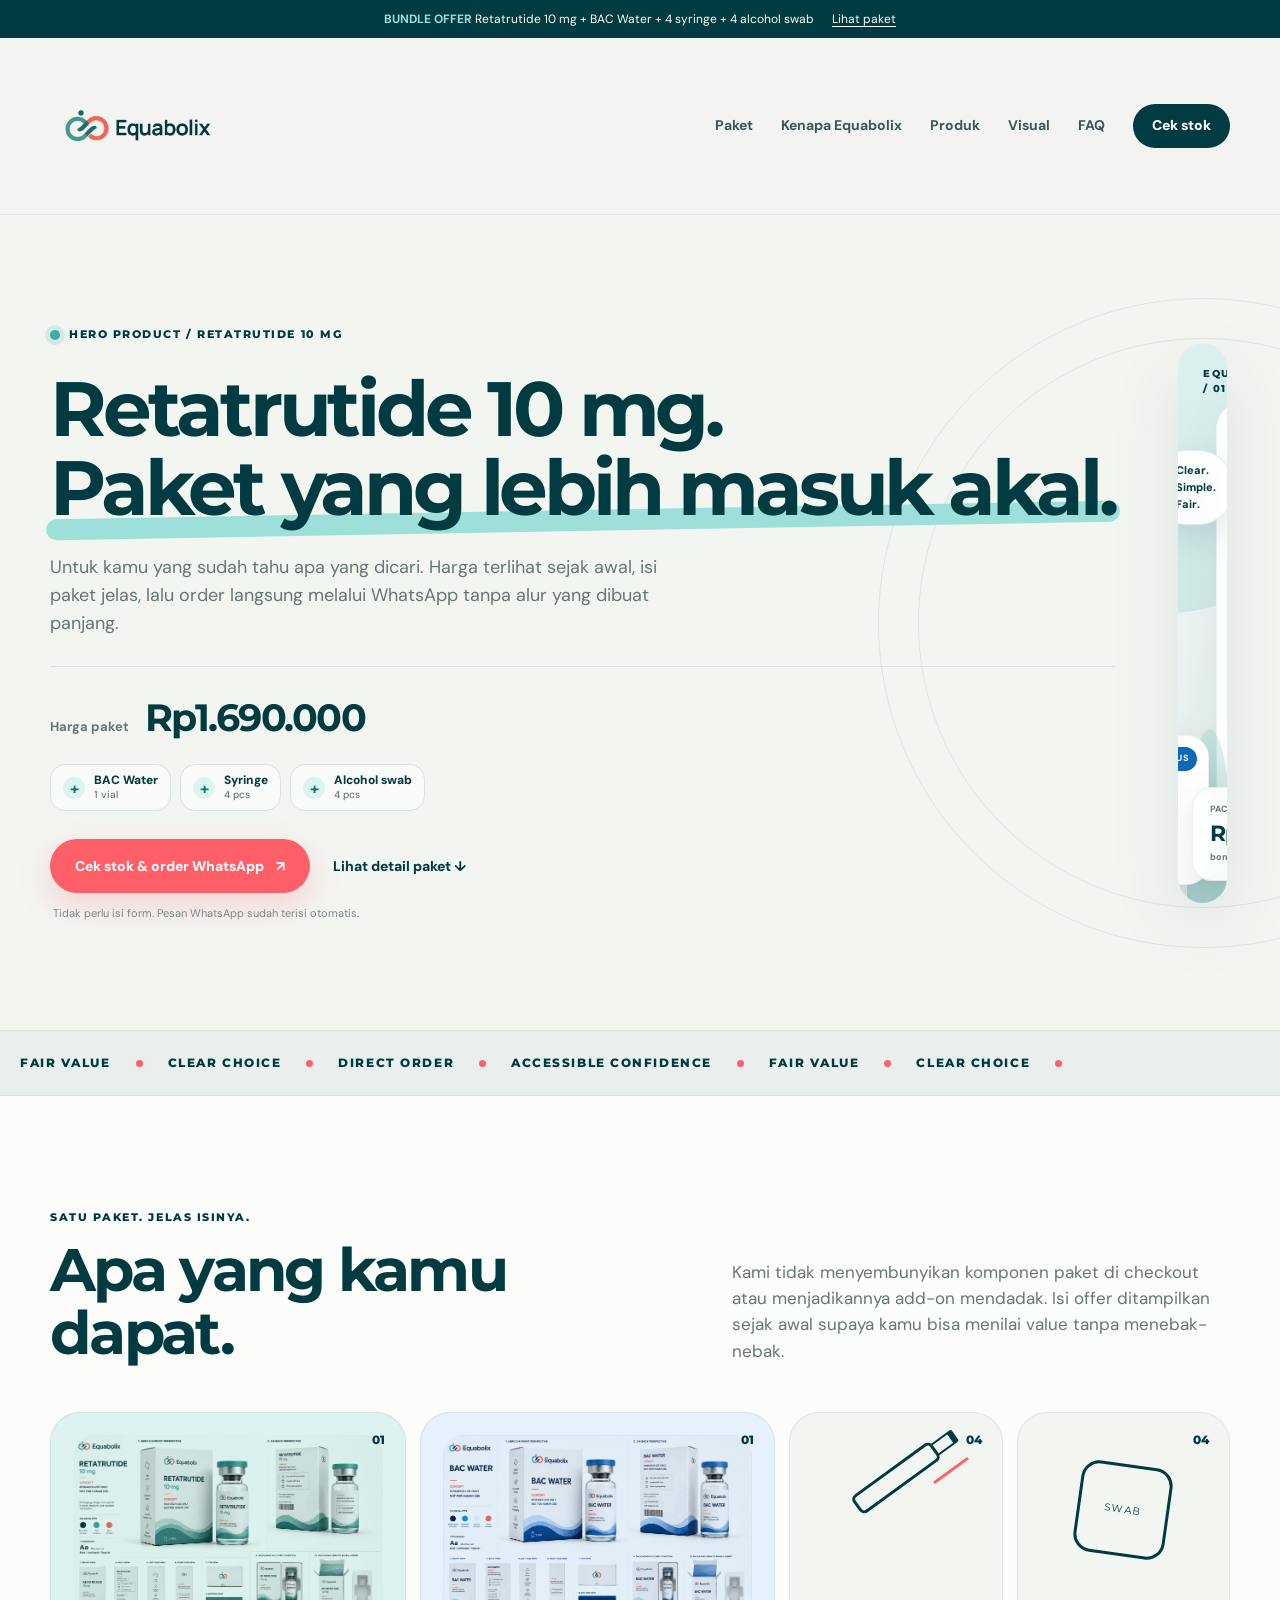
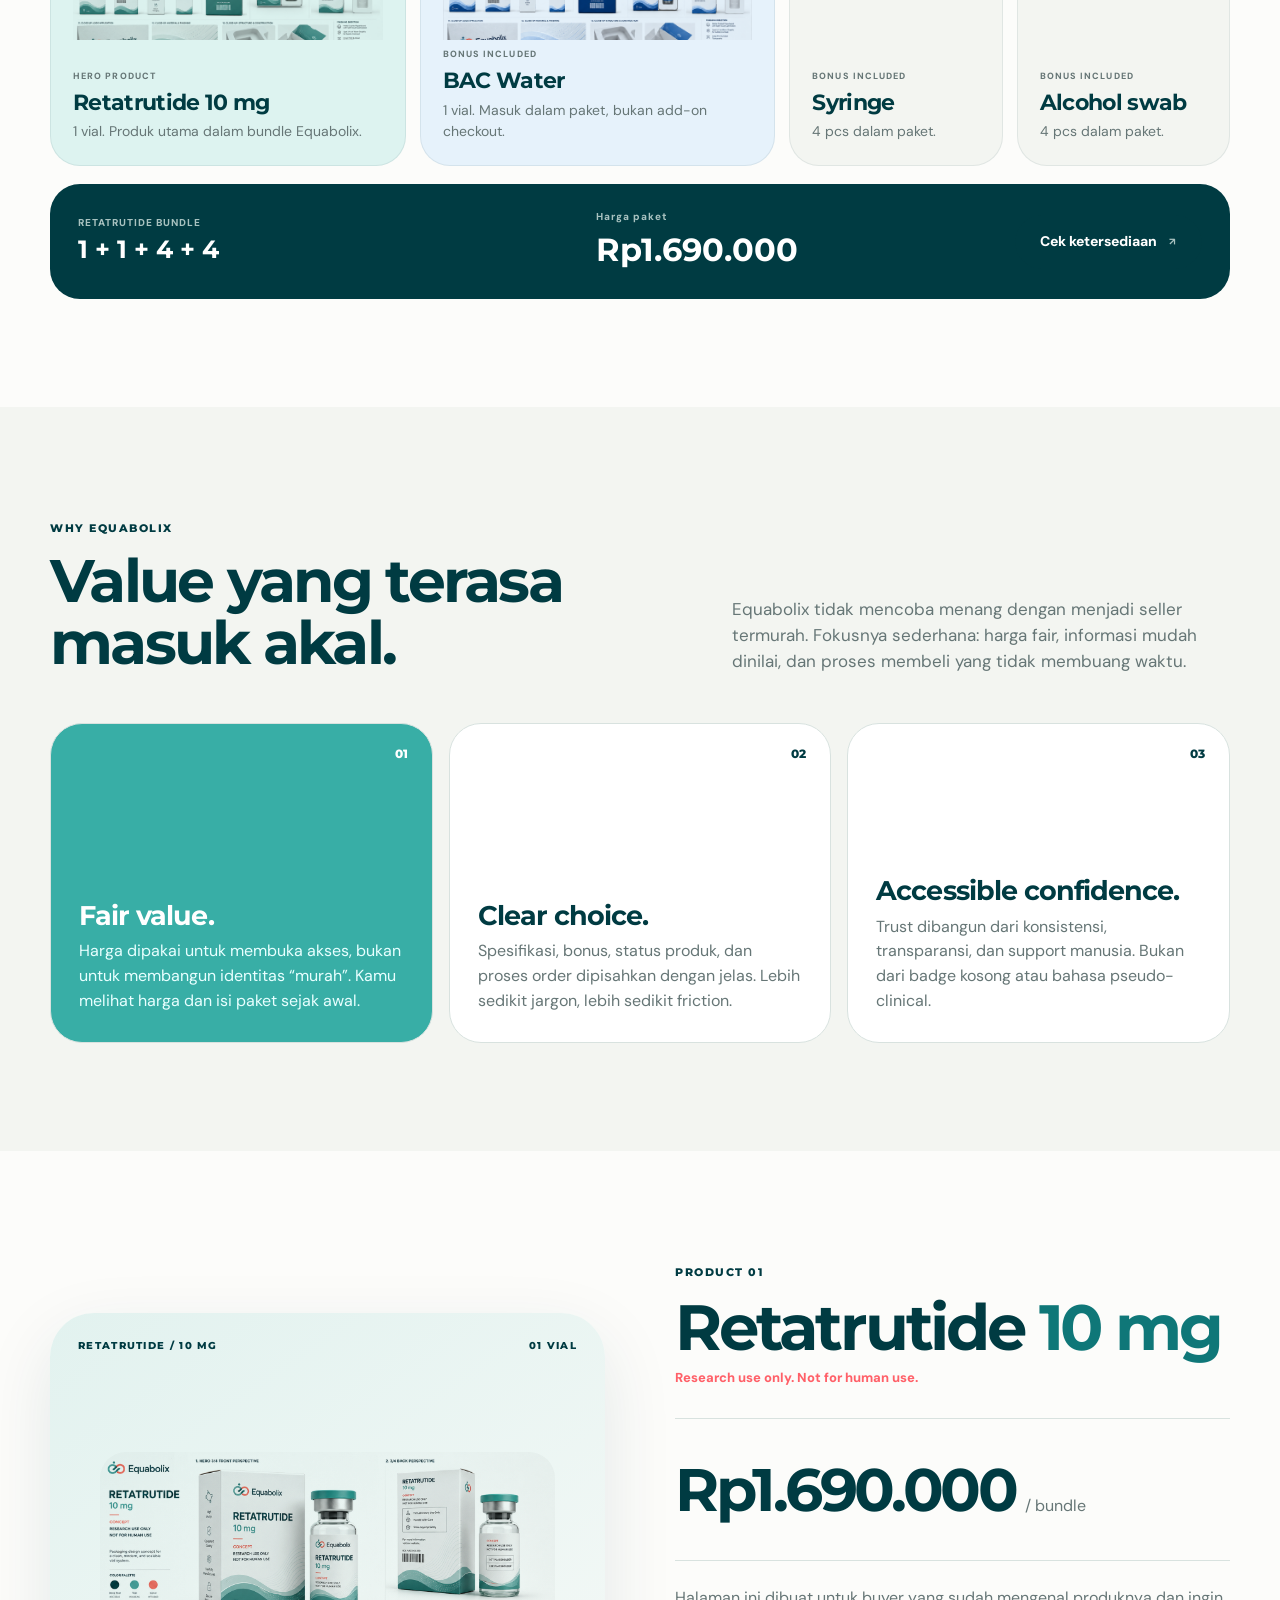
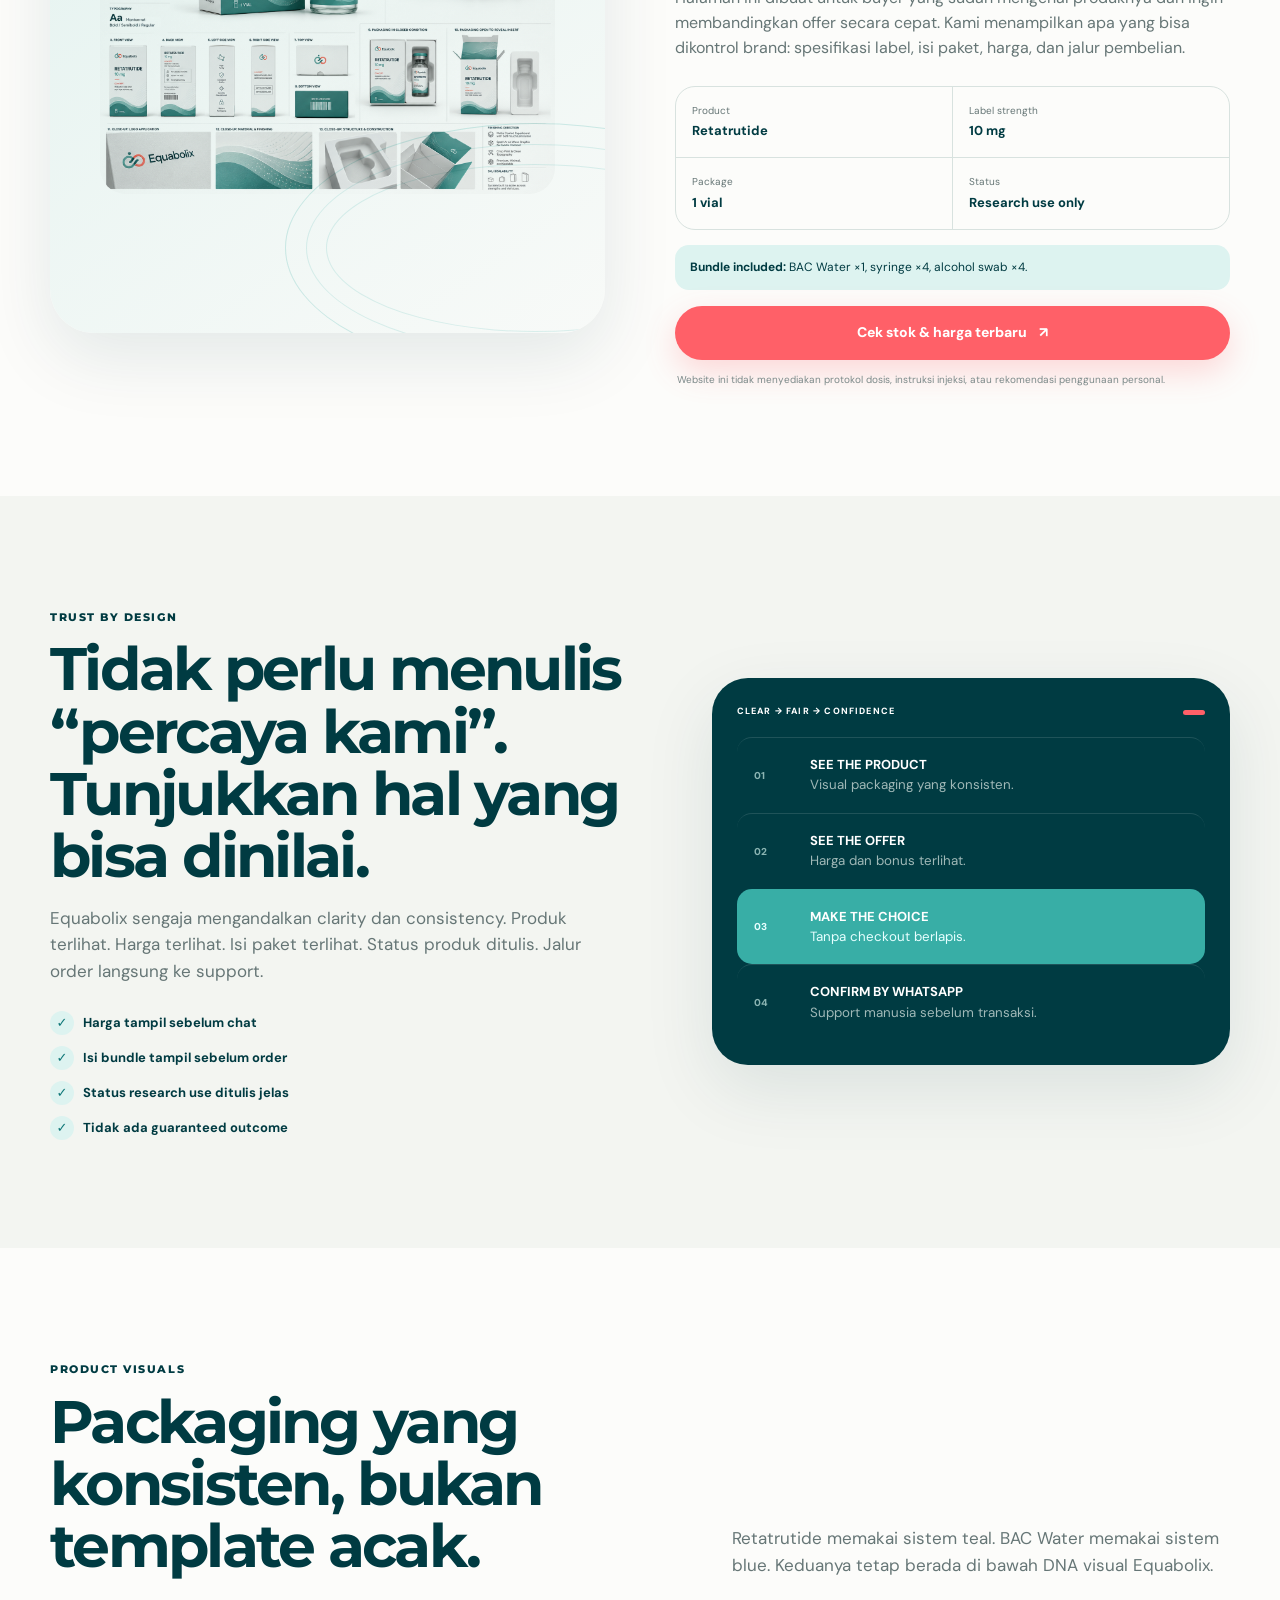
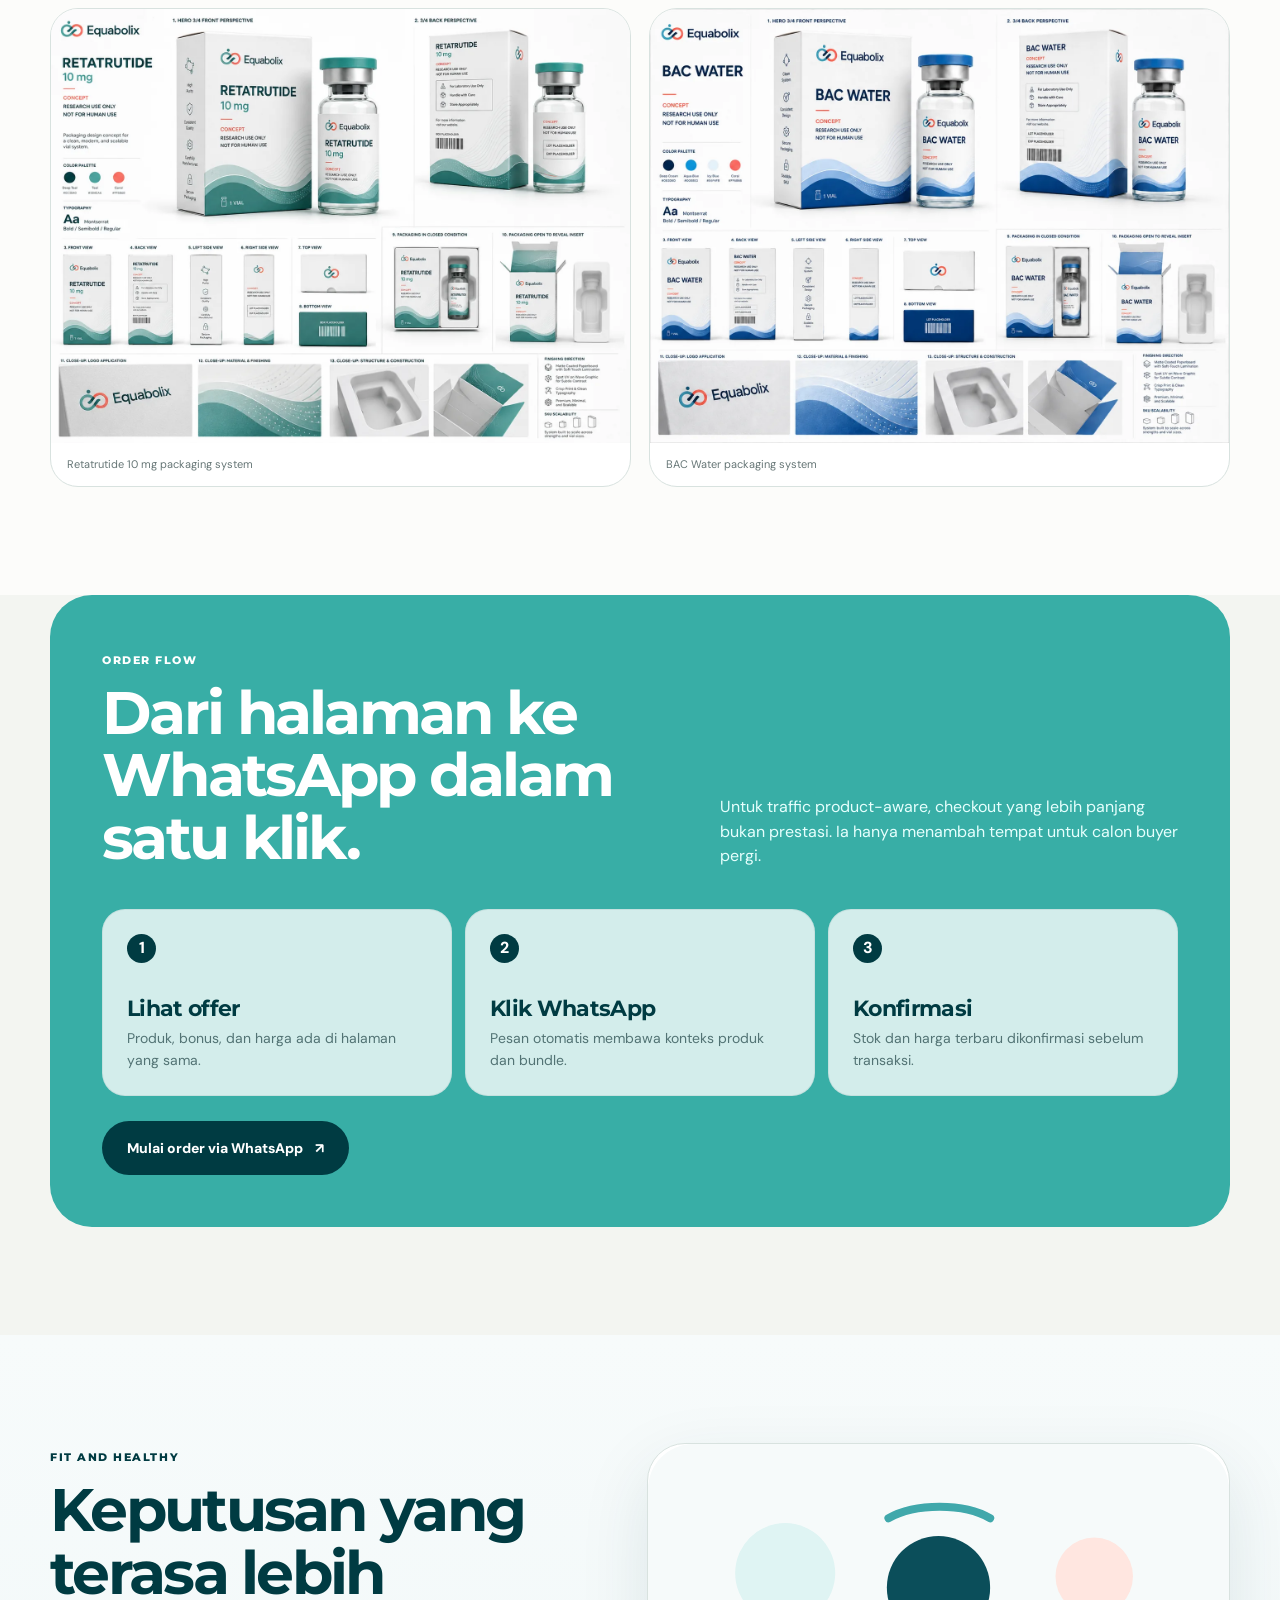
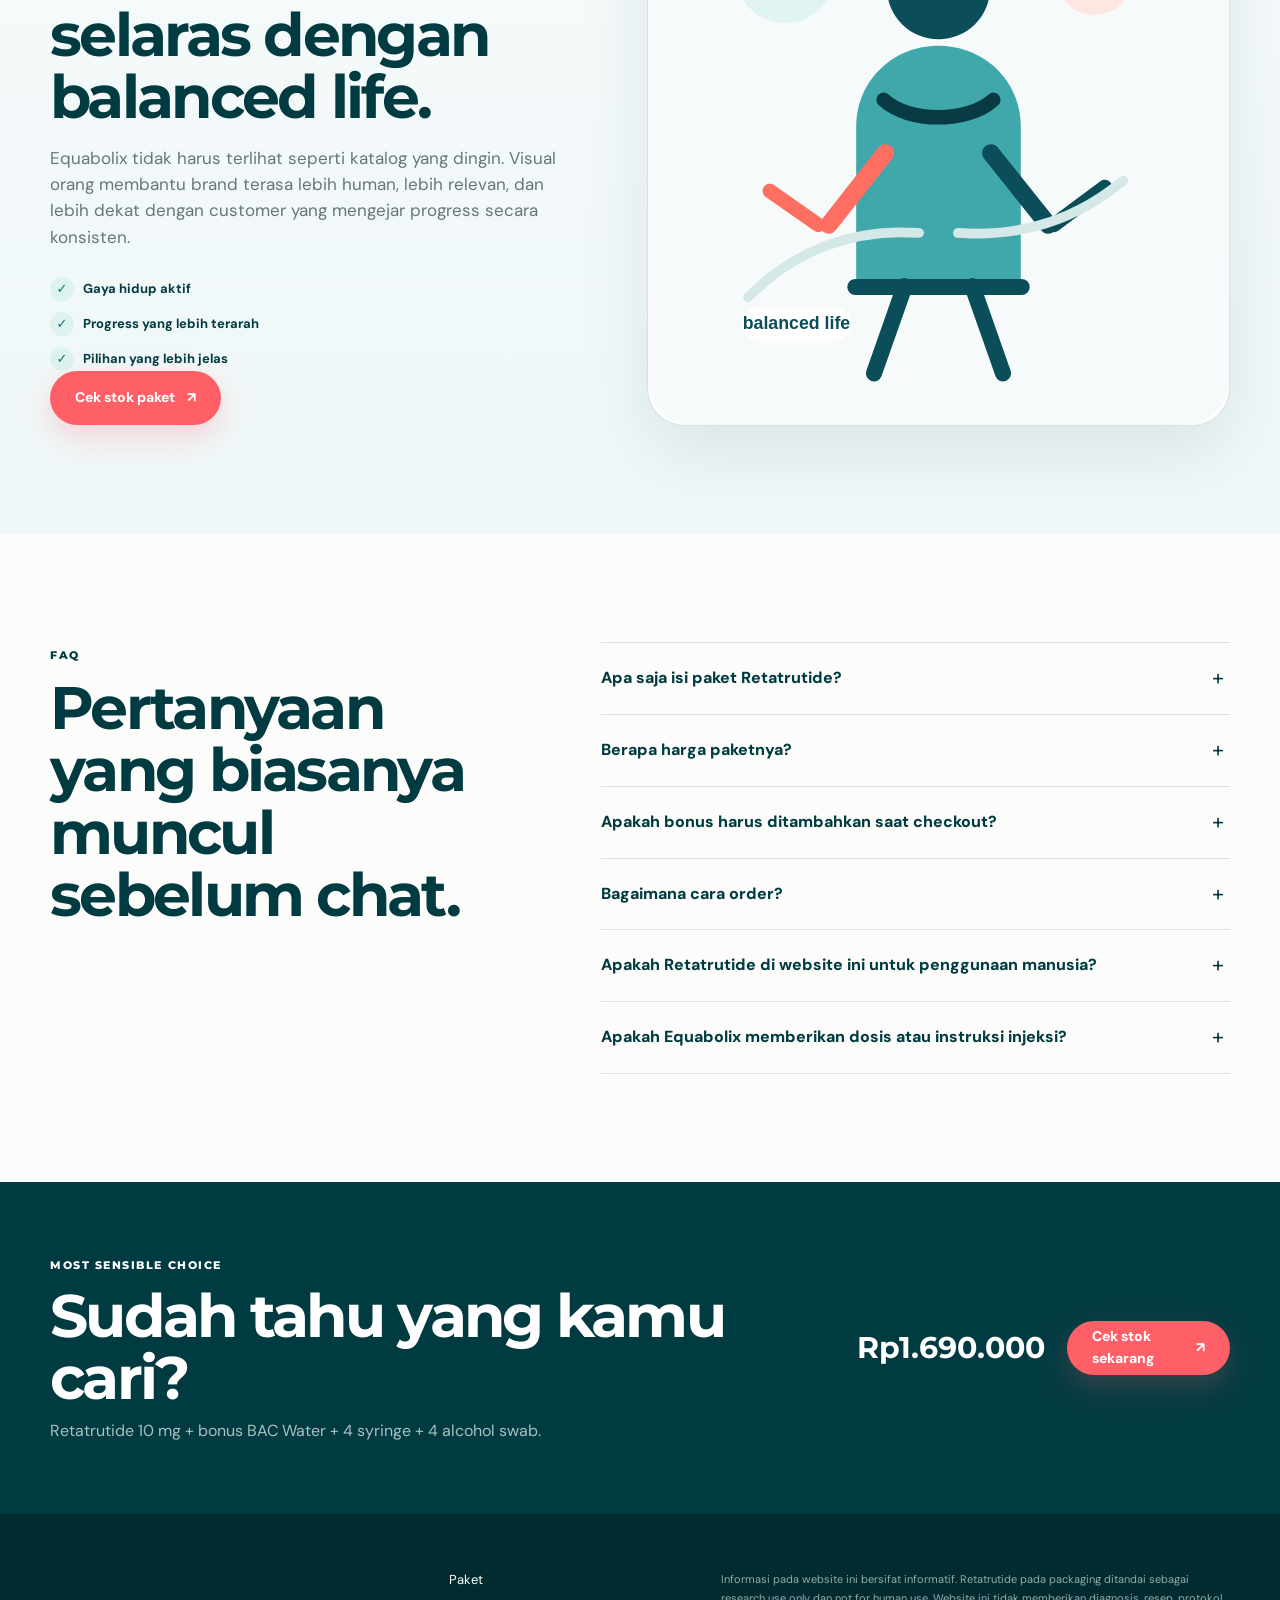
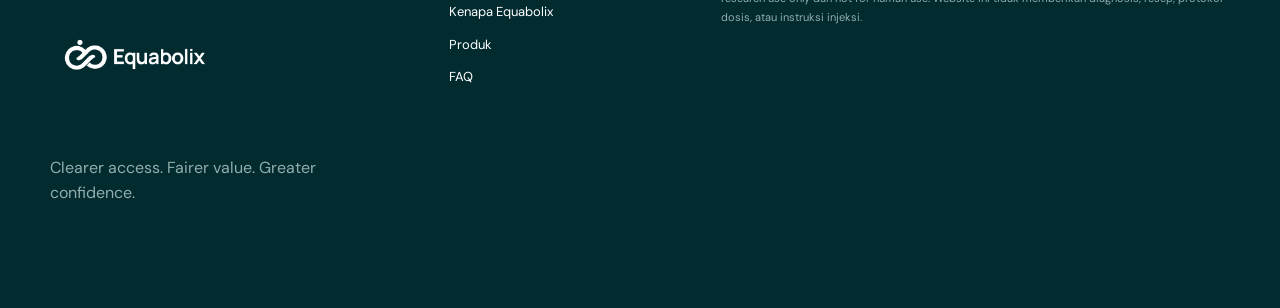
==== index.html @ 2459295d "update 2" ====
<!doctype html>
<html lang="id">
<head>
  <meta charset="utf-8" />
  <meta name="viewport" content="width=device-width, initial-scale=1" />
  <meta name="description" content="Equabolix Retatrutide 10 mg dengan bonus BAC Water, 4 syringe, dan 4 alcohol swab. Harga jelas, paket jelas, order langsung melalui WhatsApp." />
  <meta name="theme-color" content="#F6F7F4" />
  <meta property="og:title" content="Equabolix Retatrutide 10 mg" />
  <meta property="og:description" content="Fair value. Clear choice. Paket Retatrutide 10 mg dengan bonus BAC Water + 4 syringe + 4 alcohol swab." />
  <meta property="og:type" content="website" />
  <title>Equabolix Retatrutide 10 mg | Clearer access. Fairer value.</title>
  <link rel="icon" href="assets/favicon.png" type="image/png" />
  <link rel="preconnect" href="https://fonts.googleapis.com" />
  <link rel="preconnect" href="https://fonts.gstatic.com" crossorigin />
  <link href="https://fonts.googleapis.com/css2?family=DM+Sans:wght@400;500;600;700&family=Montserrat:wght@600;700;800&display=swap" rel="stylesheet" />
  <link rel="stylesheet" href="styles.css" />
</head>
<body>
  <div class="announcement">
    <div class="container announcement__inner">
      <span><b>BUNDLE OFFER</b> Retatrutide 10 mg + BAC Water + 4 syringe + 4 alcohol swab</span>
      <a href="#offer">Lihat paket</a>
    </div>
  </div>

  <header class="site-header" id="top">
    <div class="container nav">
      <a class="brand" href="#top" aria-label="Equabolix home">
        <img src="assets/equabolix-logo.png" alt="Equabolix" />
      </a>
      <button class="nav__toggle" aria-label="Buka menu" aria-expanded="false"><span></span><span></span></button>
      <nav class="nav__links" aria-label="Navigasi utama">
        <a href="#offer">Paket</a>
        <a href="#why">Kenapa Equabolix</a>
        <a href="#product">Produk</a>
        <a href="#people">Visual</a>
        <a href="#faq">FAQ</a>
        <a class="btn btn--small btn--dark js-wa" href="#" data-message="Halo Equabolix, saya ingin cek stok paket Retatrutide 10 mg + bonus BAC Water, 4 syringe, dan 4 alcohol swab.">Cek stok</a>
      </nav>
    </div>
  </header>

  <main>
    <section class="hero section">
      <div class="container hero__grid">
        <div class="hero__copy">
          <div class="eyebrow"><span class="eyebrow__dot"></span> HERO PRODUCT / RETATRUTIDE 10 MG</div>
          <h1>Retatrutide 10 mg.<br><span class="accent-underline">Paket yang lebih masuk akal.</span></h1>
          <p class="hero__lead">Untuk kamu yang sudah tahu apa yang dicari. Harga terlihat sejak awal, isi paket jelas, lalu order langsung melalui WhatsApp tanpa alur yang dibuat panjang.</p>

          <div class="hero__offerline">
            <span>Harga paket</span>
            <strong data-price>Rp1.690.000</strong>
          </div>

          <div class="bonus-strip">
            <div><b>+</b><span>BAC Water<br><small>1 vial</small></span></div>
            <div><b>+</b><span>Syringe<br><small>4 pcs</small></span></div>
            <div><b>+</b><span>Alcohol swab<br><small>4 pcs</small></span></div>
          </div>

          <div class="hero__actions">
            <a class="btn btn--primary js-wa" href="#" data-message="Halo Equabolix, saya ingin order paket Retatrutide 10 mg dengan bonus BAC Water + 4 syringe + 4 alcohol swab. Mohon cek stok dan harga terbaru.">Cek stok & order WhatsApp <span>↗</span></a>
            <a class="text-link" href="#offer">Lihat detail paket <span>↓</span></a>
          </div>
          <p class="hero__micro">Tidak perlu isi form. Pesan WhatsApp sudah terisi otomatis.</p>
        </div>

        <div class="hero__visual" aria-label="Equabolix Retatrutide bundle">
          <div class="orbit orbit--one"></div><div class="orbit orbit--two"></div>
          <div class="product-stage product-stage--hero">
            <span class="stage-label">EQUABOLIX / 01</span>

            <div class="hero-visual-grid">
              <div class="hero-bottle-wrap">
                <img class="hero-bottle" src="assets/retatrutide-bottle.png" alt="Equabolix Retatrutide 10 mg single bottle" />
              </div>

              <div class="person-card">
                <span class="person-card__label">BALANCED LIFE</span>
                <img src="assets/healthy-person.svg" alt="Visual orang dengan gaya hidup sehat" />
                <p>Progress lebih kuat saat keputusan produk terasa rapi, jelas, dan mendukung gaya hidup yang lebih seimbang.</p>
              </div>
            </div>

            <div class="bac-mini bac-mini--hero">
              <span>BONUS</span>
              <img src="assets/bac-water-bottle.png" alt="Equabolix BAC Water single bottle" />
            </div>

            <div class="floating-card floating-card--price"><small>PACKAGE VALUE</small><strong data-price>Rp1.690.000</strong><span>bonus included</span></div>
            <div class="floating-card floating-card--clear"><i></i> Clear. Simple. Fair.</div>
          </div>
        </div>
      </div>
    </section>

    <section class="ticker" aria-label="Brand values">
      <div class="ticker__track">
        <span>FAIR VALUE</span><i></i><span>CLEAR CHOICE</span><i></i><span>DIRECT ORDER</span><i></i><span>ACCESSIBLE CONFIDENCE</span><i></i><span>FAIR VALUE</span><i></i><span>CLEAR CHOICE</span><i></i>
      </div>
    </section>

    <section class="section section--white" id="offer">
      <div class="container">
        <div class="section-head">
          <div><span class="kicker">SATU PAKET. JELAS ISINYA.</span><h2>Apa yang kamu dapat.</h2></div>
          <p>Kami tidak menyembunyikan komponen paket di checkout atau menjadikannya add-on mendadak. Isi offer ditampilkan sejak awal supaya kamu bisa menilai value tanpa menebak-nebak.</p>
        </div>

        <div class="bundle-grid">
          <article class="bundle-card bundle-card--hero">
            <span class="bundle-card__count">01</span>
            <div class="bundle-card__visual"><img src="assets/retatrutide-pack.webp" alt="Retatrutide 10 mg" /></div>
            <div><small>HERO PRODUCT</small><h3>Retatrutide 10 mg</h3><p>1 vial. Produk utama dalam bundle Equabolix.</p></div>
          </article>
          <article class="bundle-card bundle-card--blue">
            <span class="bundle-card__count">01</span>
            <div class="bundle-card__visual"><img src="assets/bac-water-pack.webp" alt="BAC Water" /></div>
            <div><small>BONUS INCLUDED</small><h3>BAC Water</h3><p>1 vial. Masuk dalam paket, bukan add-on checkout.</p></div>
          </article>
          <article class="bundle-card icon-card">
            <span class="bundle-card__count">04</span>
            <div class="line-icon syringe-icon" aria-hidden="true"><span></span></div>
            <div><small>BONUS INCLUDED</small><h3>Syringe</h3><p>4 pcs dalam paket.</p></div>
          </article>
          <article class="bundle-card icon-card">
            <span class="bundle-card__count">04</span>
            <div class="line-icon swab-icon" aria-hidden="true"><span>SWAB</span></div>
            <div><small>BONUS INCLUDED</small><h3>Alcohol swab</h3><p>4 pcs dalam paket.</p></div>
          </article>
        </div>

        <div class="offer-total">
          <div><span>RETATRUTIDE BUNDLE</span><strong>1 + 1 + 4 + 4</strong></div>
          <div class="offer-total__price"><span>Harga paket</span><strong data-price>Rp1.690.000</strong></div>
          <a class="btn btn--dark js-wa" href="#" data-message="Halo Equabolix, saya ingin cek ketersediaan bundle Retatrutide 10 mg. Isi paket: 1 Retatrutide, 1 BAC Water, 4 syringe, 4 alcohol swab.">Cek ketersediaan <span>↗</span></a>
        </div>
      </div>
    </section>

    <section class="section why-section" id="why">
      <div class="container">
        <div class="section-head">
          <div><span class="kicker">WHY EQUABOLIX</span><h2>Value yang terasa masuk akal.</h2></div>
          <p>Equabolix tidak mencoba menang dengan menjadi seller termurah. Fokusnya sederhana: harga fair, informasi mudah dinilai, dan proses membeli yang tidak membuang waktu.</p>
        </div>

        <div class="value-grid">
          <article class="value-card value-card--teal"><span>01</span><h3>Fair value.</h3><p>Harga dipakai untuk membuka akses, bukan untuk membangun identitas “murah”. Kamu melihat harga dan isi paket sejak awal.</p></article>
          <article class="value-card"><span>02</span><h3>Clear choice.</h3><p>Spesifikasi, bonus, status produk, dan proses order dipisahkan dengan jelas. Lebih sedikit jargon, lebih sedikit friction.</p></article>
          <article class="value-card"><span>03</span><h3>Accessible confidence.</h3><p>Trust dibangun dari konsistensi, transparansi, dan support manusia. Bukan dari badge kosong atau bahasa pseudo-clinical.</p></article>
        </div>
      </div>
    </section>

    <section class="section section--white" id="product">
      <div class="container product-layout">
        <div class="product-media">
          <div class="product-media__top"><span>RETATRUTIDE / 10 MG</span><span>01 VIAL</span></div>
          <img src="assets/retatrutide-pack.webp" alt="Equabolix Retatrutide 10 mg box and vial" />
          <div class="wave-lines" aria-hidden="true"></div>
        </div>
        <div class="product-copy">
          <span class="kicker">PRODUCT 01</span>
          <h2>Retatrutide <span>10 mg</span></h2>
          <p class="product-subtitle">Research use only. Not for human use.</p>
          <div class="price-row"><strong data-price>Rp1.690.000</strong><span>/ bundle</span></div>
          <p class="product-description">Halaman ini dibuat untuk buyer yang sudah mengenal produknya dan ingin membandingkan offer secara cepat. Kami menampilkan apa yang bisa dikontrol brand: spesifikasi label, isi paket, harga, dan jalur pembelian.</p>
          <div class="spec-list">
            <div><span>Product</span><strong>Retatrutide</strong></div>
            <div><span>Label strength</span><strong>10 mg</strong></div>
            <div><span>Package</span><strong>1 vial</strong></div>
            <div><span>Status</span><strong>Research use only</strong></div>
          </div>
          <div class="included-mini"><b>Bundle included:</b> BAC Water ×1, syringe ×4, alcohol swab ×4.</div>
          <a class="btn btn--primary btn--full js-wa" href="#" data-message="Halo Equabolix, saya tertarik Retatrutide 10 mg bundle. Bisa info stok, harga terbaru, dan proses order?">Cek stok & harga terbaru <span>↗</span></a>
          <p class="microcopy">Website ini tidak menyediakan protokol dosis, instruksi injeksi, atau rekomendasi penggunaan personal.</p>
        </div>
      </div>
    </section>

    <section class="section trust-section">
      <div class="container trust-layout">
        <div class="trust-copy">
          <span class="kicker">TRUST BY DESIGN</span>
          <h2>Tidak perlu menulis “percaya kami”. Tunjukkan hal yang bisa dinilai.</h2>
          <p>Equabolix sengaja mengandalkan clarity dan consistency. Produk terlihat. Harga terlihat. Isi paket terlihat. Status produk ditulis. Jalur order langsung ke support.</p>
          <div class="trust-checks">
            <div><span>✓</span> Harga tampil sebelum chat</div>
            <div><span>✓</span> Isi bundle tampil sebelum order</div>
            <div><span>✓</span> Status research use ditulis jelas</div>
            <div><span>✓</span> Tidak ada guaranteed outcome</div>
          </div>
        </div>
        <div class="trust-card">
          <div class="trust-card__head"><span>CLEAR → FAIR → CONFIDENCE</span><i></i></div>
          <div class="trust-step"><span>01</span><div><strong>SEE THE PRODUCT</strong><small>Visual packaging yang konsisten.</small></div></div>
          <div class="trust-step"><span>02</span><div><strong>SEE THE OFFER</strong><small>Harga dan bonus terlihat.</small></div></div>
          <div class="trust-step trust-step--active"><span>03</span><div><strong>MAKE THE CHOICE</strong><small>Tanpa checkout berlapis.</small></div></div>
          <div class="trust-step"><span>04</span><div><strong>CONFIRM BY WHATSAPP</strong><small>Support manusia sebelum transaksi.</small></div></div>
        </div>
      </div>
    </section>

    <section class="section section--white packaging-section">
      <div class="container">
        <div class="section-head section-head--compact">
          <div><span class="kicker">PRODUCT VISUALS</span><h2>Packaging yang konsisten, bukan template acak.</h2></div>
          <p>Retatrutide memakai sistem teal. BAC Water memakai sistem blue. Keduanya tetap berada di bawah DNA visual Equabolix.</p>
        </div>
        <div class="packaging-gallery">
          <figure><img src="assets/retatrutide-board.webp" alt="Equabolix Retatrutide packaging system" loading="lazy" /><figcaption>Retatrutide 10 mg packaging system</figcaption></figure>
          <figure><img src="assets/bac-water-board.webp" alt="Equabolix BAC Water packaging system" loading="lazy" /><figcaption>BAC Water packaging system</figcaption></figure>
        </div>
      </div>
    </section>

    <section class="section order-section">
      <div class="container">
        <div class="order-panel">
          <div class="order-panel__head"><div><span class="kicker">ORDER FLOW</span><h2>Dari halaman ke WhatsApp dalam satu klik.</h2></div><p>Untuk traffic product-aware, checkout yang lebih panjang bukan prestasi. Ia hanya menambah tempat untuk calon buyer pergi.</p></div>
          <div class="steps">
            <div class="step"><span>1</span><h3>Lihat offer</h3><p>Produk, bonus, dan harga ada di halaman yang sama.</p></div>
            <div class="step"><span>2</span><h3>Klik WhatsApp</h3><p>Pesan otomatis membawa konteks produk dan bundle.</p></div>
            <div class="step"><span>3</span><h3>Konfirmasi</h3><p>Stok dan harga terbaru dikonfirmasi sebelum transaksi.</p></div>
          </div>
          <a class="btn btn--dark js-wa" href="#" data-message="Halo Equabolix, saya sudah lihat website. Saya ingin cek stok dan order Retatrutide 10 mg bundle.">Mulai order via WhatsApp <span>↗</span></a>
        </div>
      </div>
    
    </section>

    <section class="section people-section" id="people">
      <div class="container people-layout">
        <div class="people-copy">
          <span class="kicker">FIT AND HEALTHY</span>
          <h2>Keputusan yang terasa lebih selaras dengan balanced life.</h2>
          <p>Equabolix tidak harus terlihat seperti katalog yang dingin. Visual orang membantu brand terasa lebih human, lebih relevan, dan lebih dekat dengan customer yang mengejar progress secara konsisten.</p>
          <div class="trust-checks">
            <div><span>✓</span> Gaya hidup aktif</div>
            <div><span>✓</span> Progress yang lebih terarah</div>
            <div><span>✓</span> Pilihan yang lebih jelas</div>
          </div>
          <a class="btn btn--primary js-wa" href="#" data-message="Halo Equabolix, saya ingin cek stok paket Retatrutide 10 mg dan bonus BAC Water.">Cek stok paket <span>↗</span></a>
        </div>
        <div class="people-visual">
          <div class="people-stage">
            <img src="assets/healthy-person.svg" alt="Visual orang sehat dan aktif" />
          </div>
        </div>
      </div>
    </section>

    <section class="section section--white" id="faq">
      <div class="container faq-layout">
        <div><span class="kicker">FAQ</span><h2>Pertanyaan yang biasanya muncul sebelum chat.</h2></div>
        <div class="faq-list">
          <details><summary>Apa saja isi paket Retatrutide?</summary><p>1 vial Retatrutide 10 mg, bonus 1 vial BAC Water, 4 syringe, dan 4 alcohol swab.</p></details>
          <details><summary>Berapa harga paketnya?</summary><p>Harga tampilan saat ini adalah <span data-price>Rp1.690.000</span>. Harga transaksi terbaru tetap dikonfirmasi melalui WhatsApp sebelum order.</p></details>
          <details><summary>Apakah bonus harus ditambahkan saat checkout?</summary><p>Tidak. BAC Water, 4 syringe, dan 4 alcohol swab ditampilkan sebagai bagian bonus dari bundle yang sama.</p></details>
          <details><summary>Bagaimana cara order?</summary><p>Klik salah satu CTA WhatsApp. Pesan sudah terisi otomatis agar tim Equabolix langsung tahu produk yang kamu tanyakan.</p></details>
          <details><summary>Apakah Retatrutide di website ini untuk penggunaan manusia?</summary><p>Tidak. Packaging dan halaman produk menyatakan research use only dan not for human use.</p></details>
          <details><summary>Apakah Equabolix memberikan dosis atau instruksi injeksi?</summary><p>Tidak. Website tidak menyediakan dosing protocol, instruksi injeksi, atau rekomendasi penggunaan personal.</p></details>
        </div>
      </div>
    </section>

    <section class="final-cta">
      <div class="container final-cta__inner">
        <div><span class="kicker">MOST SENSIBLE CHOICE</span><h2>Sudah tahu yang kamu cari?</h2><p>Retatrutide 10 mg + bonus BAC Water + 4 syringe + 4 alcohol swab.</p></div>
        <div class="final-cta__action"><strong data-price>Rp1.690.000</strong><a class="btn btn--primary js-wa" href="#" data-message="Halo Equabolix, saya ingin cek stok dan order Retatrutide 10 mg bundle sekarang.">Cek stok sekarang <span>↗</span></a></div>
      </div>
    </section>
  </main>

  <footer>
    <div class="container footer__grid">
      <div class="footer__brand"><img src="assets/equabolix-logo.png" alt="Equabolix" /><p>Clearer access. Fairer value. Greater confidence.</p></div>
      <div class="footer__links"><a href="#offer">Paket</a><a href="#why">Kenapa Equabolix</a><a href="#product">Produk</a><a href="#faq">FAQ</a></div>
      <p class="footer__legal">Informasi pada website ini bersifat informatif. Retatrutide pada packaging ditandai sebagai research use only dan not for human use. Website ini tidak memberikan diagnosis, resep, protokol dosis, atau instruksi injeksi.</p>
    </div>
  </footer>

  <div class="mobile-buybar">
    <div><small>Retatrutide Bundle</small><strong data-price>Rp1.690.000</strong></div>
    <a class="btn btn--primary js-wa" href="#" data-message="Halo Equabolix, saya ingin cek stok Retatrutide 10 mg bundle.">WhatsApp</a>
  </div>

  <script src="script.js"></script>
</body>
</html>
---- styles.css ----
:root {
  --paper:#FCFCFA;
  --cream:#F3F5F1;
  --cream-2:#E9EFEA;
  --ink:#003B42;
  --ink-2:#082E33;
  --muted:#667676;
  --line:#D8E2DF;
  --teal:#38AEA6;
  --teal-soft:#DDF3F0;
  --teal-deep:#0F7778;
  --coral:#FF6068;
  --blue:#0D68B6;
  --blue-soft:#E6F2FB;
  --radius-lg:36px;
  --radius-md:24px;
  --shadow:0 24px 70px rgba(0,59,66,.10);
  --container:min(1180px, calc(100vw - 40px));
}
*{box-sizing:border-box} html{scroll-behavior:smooth;scroll-padding-top:110px} body{margin:0;font-family:"DM Sans",system-ui,sans-serif;color:var(--ink);background:var(--cream);line-height:1.55;-webkit-font-smoothing:antialiased} body.menu-open{overflow:hidden} img{max-width:100%;display:block} a{text-decoration:none;color:inherit} button{font:inherit}.container{width:var(--container);margin-inline:auto}.section{padding:108px 0}.section--white{background:var(--paper)}
.announcement{background:var(--ink);color:white;font-size:12px}.announcement__inner{min-height:38px;display:flex;align-items:center;justify-content:center;gap:18px}.announcement b{color:#93E3DC}.announcement a{color:white;text-decoration:underline;text-underline-offset:3px}
.site-header{position:sticky;top:0;z-index:40;background:color-mix(in srgb,var(--cream) 91%,transparent);backdrop-filter:blur(16px);border-bottom:1px solid rgba(0,59,66,.08)}.nav{min-height:78px;display:flex;align-items:center;justify-content:space-between}.brand img{width:176px;height:auto}.nav__links{display:flex;align-items:center;gap:28px;font-size:14px;font-weight:700}.nav__links>a:not(.btn){color:#395759}.nav__toggle{display:none;background:none;border:0;width:42px;height:42px;padding:9px}.nav__toggle span{display:block;height:2px;background:var(--ink);margin:7px 0}
.btn{display:inline-flex;align-items:center;justify-content:center;gap:12px;min-height:54px;padding:0 24px;border-radius:999px;border:1px solid transparent;font-weight:800;font-size:14px;transition:.2s ease;cursor:pointer}.btn:hover{transform:translateY(-2px)}.btn--primary{background:var(--coral);color:white;box-shadow:0 12px 32px rgba(255,96,104,.23)}.btn--primary:hover{background:#F1515A}.btn--dark{background:var(--ink);color:white}.btn--small{min-height:44px;padding-inline:18px}.btn--full{width:100%}
.hero{min-height:770px;display:flex;align-items:center;overflow:hidden}.hero__grid{display:grid;grid-template-columns:1.02fr .98fr;gap:62px;align-items:center}.eyebrow,.kicker{font-family:"Montserrat",sans-serif;font-size:11px;font-weight:800;letter-spacing:.14em}.eyebrow{display:inline-flex;align-items:center;gap:9px;margin-bottom:25px}.eyebrow__dot{width:10px;height:10px;border-radius:50%;background:var(--teal);box-shadow:0 0 0 5px rgba(56,174,166,.16)}h1,h2,h3{font-family:"Montserrat",sans-serif;line-height:1.04;margin-top:0}h1{font-size:clamp(50px,6vw,78px);letter-spacing:-.055em;margin-bottom:26px}.accent-underline{position:relative;z-index:1;white-space:nowrap}.accent-underline:after{content:"";position:absolute;z-index:-1;left:-4px;right:-5px;bottom:.05em;height:.27em;border-radius:999px;background:#9DE0DA;transform:rotate(-1deg)}.hero__lead{max-width:630px;font-size:18px;color:var(--muted);margin:0 0 28px}.hero__offerline{display:flex;align-items:baseline;gap:16px;border-top:1px solid var(--line);padding-top:22px;margin-bottom:16px}.hero__offerline span{font-size:13px;color:var(--muted);font-weight:700}.hero__offerline strong{font-family:"Montserrat",sans-serif;font-size:38px;letter-spacing:-.04em}.bonus-strip{display:flex;gap:9px;margin-bottom:28px;flex-wrap:wrap}.bonus-strip>div{display:flex;align-items:center;gap:9px;padding:9px 12px;border:1px solid var(--line);background:rgba(255,255,255,.58);border-radius:15px}.bonus-strip b{display:grid;place-items:center;width:22px;height:22px;border-radius:50%;background:var(--teal-soft);color:var(--teal-deep)}.bonus-strip span{font-size:12px;font-weight:800;line-height:1.15}.bonus-strip small{font-weight:500;color:var(--muted)}.hero__actions{display:flex;align-items:center;gap:23px}.text-link{font-weight:800;font-size:14px}.hero__micro{font-size:11px;color:#7A8888;margin:12px 0 0 3px}
.hero__visual{position:relative;min-height:590px;display:grid;place-items:center}.product-stage{position:relative;width:min(500px,94%);height:555px;border-radius:44px;background:linear-gradient(145deg,#FDFDFC,#E2EFEC 78%);box-shadow:var(--shadow);overflow:hidden;display:grid;place-items:center}.product-stage:before{content:"";position:absolute;width:340px;height:340px;border-radius:50%;background:rgba(56,174,166,.16);right:-110px;top:-70px}.product-stage:after{content:"";position:absolute;inset:auto -10% -12% 18%;height:43%;border-radius:50% 50% 0 0;background:linear-gradient(165deg,rgba(56,174,166,.15),rgba(15,119,120,.28))}.stage-label{position:absolute;left:25px;top:23px;z-index:4;font-family:"Montserrat",sans-serif;font-size:10px;font-weight:800;letter-spacing:.14em}.hero-product{position:absolute;width:76%;left:8%;top:42px;z-index:2;border-radius:24px;mix-blend-mode:multiply}.bac-mini{position:absolute;width:205px;height:180px;right:16px;bottom:20px;z-index:4;border-radius:22px;background:white;box-shadow:0 18px 44px rgba(0,59,66,.14);overflow:hidden;border:1px solid rgba(0,59,66,.08)}.bac-mini span{position:absolute;z-index:3;right:11px;top:11px;background:var(--blue);color:white;border-radius:999px;padding:5px 8px;font-size:9px;font-weight:800;letter-spacing:.08em}.bac-mini img{width:100%;height:100%;object-fit:cover;object-position:center;mix-blend-mode:multiply}.floating-card{position:absolute;z-index:5;background:rgba(255,255,255,.91);border:1px solid rgba(0,59,66,.09);box-shadow:0 14px 36px rgba(0,59,66,.12);backdrop-filter:blur(10px)}.floating-card--price{left:14px;bottom:22px;border-radius:20px;padding:15px 17px;width:190px}.floating-card--price small,.floating-card--price span{display:block;font-size:9px;color:var(--muted);font-weight:700}.floating-card--price strong{display:block;font-family:"Montserrat",sans-serif;font-size:22px;letter-spacing:-.04em}.floating-card--clear{right:-8px;top:107px;border-radius:999px;padding:11px 14px;font-size:11px;font-weight:800;display:flex;align-items:center;gap:8px}.floating-card--clear i{width:8px;height:8px;border-radius:50%;background:var(--coral)}.orbit{position:absolute;border:1px solid rgba(0,59,66,.09);border-radius:50%}.orbit--one{width:570px;height:570px}.orbit--two{width:650px;height:650px}
.ticker{overflow:hidden;border-block:1px solid var(--line);background:#E8EFEC}.ticker__track{width:max-content;min-height:64px;display:flex;align-items:center;gap:25px;animation:ticker 28s linear infinite;padding-left:20px;font-family:"Montserrat",sans-serif;font-size:12px;font-weight:800;letter-spacing:.13em}.ticker__track i{width:7px;height:7px;border-radius:50%;background:var(--coral)}@keyframes ticker{to{transform:translateX(-35%)}}
.section-head{display:grid;grid-template-columns:1fr .8fr;gap:60px;align-items:end;margin-bottom:48px}.section-head h2,.trust-copy h2,.faq-layout h2,.order-panel h2,.final-cta h2{font-size:clamp(38px,5vw,60px);letter-spacing:-.045em;margin:10px 0 0}.section-head>p{margin:0;color:var(--muted);font-size:17px}.section-head--compact{margin-bottom:30px}
.bundle-grid{display:grid;grid-template-columns:1.25fr 1.25fr .75fr .75fr;gap:14px}.bundle-card{min-height:350px;border-radius:30px;background:var(--cream);border:1px solid rgba(0,59,66,.08);padding:22px;position:relative;overflow:hidden;display:flex;flex-direction:column;justify-content:space-between}.bundle-card--hero{background:var(--teal-soft)}.bundle-card--blue{background:var(--blue-soft)}.bundle-card__count{position:absolute;right:20px;top:18px;font-family:"Montserrat",sans-serif;font-weight:800;font-size:12px}.bundle-card__visual{height:205px;display:grid;place-items:center;overflow:hidden}.bundle-card__visual img{width:100%;height:100%;object-fit:cover;mix-blend-mode:multiply;border-radius:20px}.bundle-card small{font-size:9px;font-weight:800;letter-spacing:.12em;color:var(--muted)}.bundle-card h3{font-size:22px;letter-spacing:-.03em;margin:5px 0 7px}.bundle-card p{margin:0;color:var(--muted);font-size:14px}.icon-card{justify-content:flex-end}.line-icon{height:150px;display:grid;place-items:center;margin-bottom:auto}.syringe-icon:before{content:"";width:92px;height:16px;border:3px solid var(--ink);border-radius:6px;transform:rotate(-36deg);box-shadow:24px 0 0 -6px var(--cream),28px 0 0 -4px var(--ink)}.syringe-icon:after{content:"";position:absolute;width:42px;height:3px;background:var(--coral);transform:translate(55px,-40px) rotate(-36deg)}.swab-icon span{display:grid;place-items:center;width:92px;height:92px;border:3px solid var(--ink);border-radius:18px;transform:rotate(8deg);font-family:"Montserrat",sans-serif;font-size:10px;letter-spacing:.14em}.offer-total{margin-top:18px;border-radius:30px;background:var(--ink);color:white;padding:25px 28px;display:grid;grid-template-columns:1fr .8fr auto;gap:25px;align-items:center}.offer-total>div{display:grid}.offer-total span{font-size:10px;color:#A8C2C0;font-weight:800;letter-spacing:.1em}.offer-total strong{font-family:"Montserrat",sans-serif;font-size:25px}.offer-total__price strong{font-size:32px}
.why-section{background:var(--cream)}.value-grid{display:grid;grid-template-columns:repeat(3,1fr);gap:16px}.value-card{min-height:320px;border-radius:32px;background:white;border:1px solid var(--line);padding:28px;position:relative;display:flex;flex-direction:column;justify-content:flex-end}.value-card--teal{background:var(--teal);color:white}.value-card>span{position:absolute;right:24px;top:21px;font-family:"Montserrat",sans-serif;font-size:12px;font-weight:800}.value-card h3{font-size:27px;letter-spacing:-.035em;margin-bottom:9px}.value-card p{margin:0;color:var(--muted)}.value-card--teal p{color:#E8FFFF}
.product-layout{display:grid;grid-template-columns:1fr 1fr;gap:70px;align-items:center}.product-media{min-height:620px;border-radius:44px;background:linear-gradient(145deg,#E2F2EF,#F8FAF8);position:relative;display:grid;place-items:center;overflow:hidden;box-shadow:var(--shadow)}.product-media__top{position:absolute;inset:25px 28px auto;display:flex;justify-content:space-between;z-index:3;font-family:"Montserrat",sans-serif;font-size:10px;font-weight:800;letter-spacing:.13em}.product-media>img{width:82%;mix-blend-mode:multiply;z-index:2;border-radius:26px}.wave-lines{position:absolute;width:500px;height:250px;border:1px solid rgba(56,174,166,.22);border-radius:50%;right:-180px;bottom:-40px}.wave-lines:before,.wave-lines:after{content:"";position:absolute;inset:20px;border:1px solid rgba(56,174,166,.16);border-radius:50%}.wave-lines:after{inset:40px}.product-copy h2{font-size:clamp(46px,5vw,67px);margin:10px 0 8px;letter-spacing:-.05em}.product-copy h2 span{color:var(--teal-deep)}.product-subtitle{color:var(--coral);font-weight:800;margin:0 0 30px;font-size:13px}.price-row{display:flex;align-items:baseline;gap:9px;padding:24px 0;border-block:1px solid var(--line)}.price-row strong{font-family:"Montserrat",sans-serif;font-size:clamp(40px,5vw,60px);letter-spacing:-.055em}.price-row span{color:var(--muted)}.product-description{margin:25px 0;font-size:16px;color:var(--muted)}.spec-list{display:grid;grid-template-columns:1fr 1fr;border:1px solid var(--line);border-radius:20px;overflow:hidden;margin-bottom:15px}.spec-list div{padding:16px;display:grid;gap:3px}.spec-list div:nth-child(odd){border-right:1px solid var(--line)}.spec-list div:nth-child(-n+2){border-bottom:1px solid var(--line)}.spec-list span{font-size:10px;color:var(--muted)}.spec-list strong{font-size:13px}.included-mini{padding:13px 15px;border-radius:14px;background:var(--teal-soft);font-size:12px;margin-bottom:16px}.microcopy{font-size:10px;line-height:1.6;color:#7B8989;margin:12px 2px 0}
.trust-section{background:var(--cream)}.trust-layout{display:grid;grid-template-columns:1fr .9fr;gap:86px;align-items:center}.trust-copy p{color:var(--muted);font-size:17px}.trust-checks{display:grid;gap:11px;margin-top:27px}.trust-checks div{display:flex;align-items:center;gap:9px;font-weight:700;font-size:13px}.trust-checks span{display:grid;place-items:center;width:24px;height:24px;border-radius:50%;background:var(--teal-soft);color:var(--teal-deep)}.trust-card{background:var(--ink);color:white;border-radius:36px;padding:25px;box-shadow:var(--shadow)}.trust-card__head{display:flex;justify-content:space-between;align-items:center;padding:2px 0 18px;font-size:9px;font-weight:800;letter-spacing:.13em}.trust-card__head i{width:22px;height:5px;border-radius:99px;background:var(--coral)}.trust-step{display:grid;grid-template-columns:42px 1fr;gap:14px;align-items:center;padding:17px;border-top:1px solid rgba(255,255,255,.12);border-radius:15px}.trust-step>span{color:#8BB5B3;font-size:10px;font-weight:800}.trust-step div{display:grid}.trust-step strong{font-size:13px}.trust-step small{color:#9FB8B7}.trust-step--active{background:var(--teal);color:white;border-top-color:transparent}.trust-step--active small,.trust-step--active>span{color:#E7FFFF}
.packaging-gallery{display:grid;grid-template-columns:1fr 1fr;gap:18px}.packaging-gallery figure{margin:0;border:1px solid var(--line);border-radius:28px;overflow:hidden;background:white}.packaging-gallery img{width:100%;aspect-ratio:4/3;object-fit:cover}.packaging-gallery figcaption{padding:13px 16px;color:var(--muted);font-size:11px}
.order-section{padding-top:0;background:var(--cream)}.order-panel{background:var(--teal);color:white;border-radius:42px;padding:52px}.order-panel__head{display:grid;grid-template-columns:1fr .8fr;gap:45px;align-items:end;margin-bottom:40px}.order-panel__head p{margin:0;color:#E6FFFD}.steps{display:grid;grid-template-columns:repeat(3,1fr);gap:13px;margin-bottom:25px}.step{background:rgba(255,255,255,.78);color:var(--ink);border:1px solid rgba(0,59,66,.07);border-radius:23px;padding:24px}.step>span{display:grid;place-items:center;width:29px;height:29px;border-radius:50%;background:var(--ink);color:white;font-weight:800;margin-bottom:35px}.step h3{font-size:22px;letter-spacing:-.03em;margin-bottom:7px}.step p{margin:0;color:#527374;font-size:14px}
.faq-layout{display:grid;grid-template-columns:.75fr 1fr;gap:80px}.faq-list{border-top:1px solid var(--line)}.faq-list details{border-bottom:1px solid var(--line)}.faq-list summary{list-style:none;cursor:pointer;font-weight:800;padding:23px 44px 23px 0;position:relative}.faq-list summary::-webkit-details-marker{display:none}.faq-list summary:after{content:"+";position:absolute;right:6px;top:18px;font-size:22px;font-weight:400}.faq-list details[open] summary:after{content:"−"}.faq-list p{color:var(--muted);margin:-5px 44px 22px 0}.final-cta{background:var(--ink);color:white;padding:70px 0}.final-cta__inner{display:flex;align-items:center;justify-content:space-between;gap:45px}.final-cta h2{margin:8px 0 10px}.final-cta p{margin:0;color:#A8C0BF}.final-cta__action{display:flex;align-items:center;gap:22px}.final-cta__action>strong{font-family:"Montserrat",sans-serif;font-size:30px}
footer{background:#022B30;color:white;padding:56px 0 86px}.footer__grid{display:grid;grid-template-columns:.8fr .5fr 1.2fr;gap:60px}.footer__brand img{width:170px;filter:brightness(0) invert(1)}.footer__brand p,.footer__legal{color:#91AEAC}.footer__links{display:grid;align-content:start;gap:12px;font-size:13px}.footer__legal{font-size:11px;line-height:1.7;margin:0}.mobile-buybar{display:none}.reveal{opacity:0;transform:translateY(18px);transition:opacity .65s ease,transform .65s ease}.reveal.is-visible{opacity:1;transform:none}
@media(max-width:980px){:root{--container:min(100% - 30px,760px)}.nav__toggle{display:block}.nav__links{position:fixed;top:115px;left:15px;right:15px;padding:22px;background:white;border:1px solid var(--line);border-radius:22px;box-shadow:var(--shadow);display:grid;gap:17px;transform:translateY(-12px);opacity:0;visibility:hidden;transition:.25s ease}.menu-open .nav__links{transform:none;opacity:1;visibility:visible}.hero{min-height:auto}.hero__grid,.product-layout,.trust-layout,.faq-layout,.section-head,.order-panel__head{grid-template-columns:1fr}.hero__grid{gap:25px}.hero__visual{min-height:600px}.section-head,.order-panel__head{gap:20px}.product-layout,.trust-layout,.faq-layout{gap:48px}.bundle-grid{grid-template-columns:1fr 1fr}.value-grid,.steps{grid-template-columns:1fr}.value-card{min-height:240px}.offer-total{grid-template-columns:1fr 1fr}.offer-total .btn{grid-column:1/-1}.footer__grid{grid-template-columns:1fr 1fr}.footer__legal{grid-column:1/-1}.packaging-gallery{grid-template-columns:1fr}}
@media(max-width:640px){.section{padding:76px 0}.announcement__inner{justify-content:space-between;font-size:10px;gap:12px}.announcement__inner span{max-width:78%}.nav{min-height:68px}.brand img{width:150px}.nav__links{top:105px}h1{font-size:clamp(43px,13vw,59px)}.accent-underline{white-space:normal}.hero__lead{font-size:16px}.hero__offerline{display:block}.hero__offerline span{display:block;margin-bottom:3px}.hero__offerline strong{font-size:34px}.bonus-strip{display:grid;grid-template-columns:repeat(3,1fr)}.bonus-strip>div{padding:9px 8px;align-items:flex-start}.bonus-strip b{display:none}.hero__actions{flex-direction:column;align-items:stretch}.text-link{padding-left:4px}.hero__visual{min-height:500px}.product-stage{width:100%;height:475px;border-radius:32px}.hero-product{width:90%;left:0;top:50px}.bac-mini{width:160px;height:140px;right:10px;bottom:12px}.floating-card--price{left:10px;bottom:12px;width:170px;padding:12px 14px}.floating-card--price strong{font-size:19px}.floating-card--clear{right:8px;top:75px}.orbit--one{width:470px;height:470px}.orbit--two{display:none}.section-head h2,.trust-copy h2,.faq-layout h2,.order-panel h2,.final-cta h2{font-size:39px}.bundle-grid{grid-template-columns:1fr}.bundle-card{min-height:300px}.bundle-card__visual{height:180px}.offer-total{grid-template-columns:1fr}.offer-total__price strong{font-size:28px}.product-media{min-height:480px}.product-media>img{width:96%}.product-copy h2{font-size:45px}.price-row{display:block}.price-row strong{display:block;font-size:43px}.spec-list{grid-template-columns:1fr}.spec-list div{border-bottom:1px solid var(--line)}.spec-list div:nth-child(odd){border-right:0}.spec-list div:last-child{border-bottom:0}.order-panel{padding:32px 21px;border-radius:30px}.step>span{margin-bottom:22px}.final-cta__inner{flex-direction:column;align-items:flex-start}.final-cta__action{width:100%;flex-direction:column;align-items:flex-start}.final-cta__action .btn{width:100%}.footer__grid{grid-template-columns:1fr;gap:32px}.footer__legal{grid-column:auto}.mobile-buybar{position:fixed;z-index:60;left:10px;right:10px;bottom:10px;display:flex;align-items:center;justify-content:space-between;gap:12px;padding:9px 10px 9px 15px;background:rgba(0,59,66,.96);color:white;border-radius:22px;box-shadow:0 16px 44px rgba(0,0,0,.22);backdrop-filter:blur(12px)}.mobile-buybar div{display:grid}.mobile-buybar small{font-size:9px;color:#B4CFCD}.mobile-buybar strong{font-family:"Montserrat",sans-serif;font-size:17px}.mobile-buybar .btn{min-height:44px;padding:0 16px}}
@media(prefers-reduced-motion:reduce){html{scroll-behavior:auto}*,*:before,*:after{animation-duration:.01ms!important;animation-iteration-count:1!important;transition-duration:.01ms!important}}



/* Hero visual refinement based on feedback */
.product-stage--hero{
  height: 560px;
  padding: 18px;
}
.hero-visual-grid{
  position:absolute;
  inset:58px 20px 20px 20px;
  display:grid;
  grid-template-columns: 1.05fr .95fr;
  gap:18px;
  align-items:stretch;
}
.hero-bottle-wrap{
  position:relative;
  border-radius:28px;
  background:linear-gradient(180deg,#F9FEFE,#EAF7F7 90%);
  display:grid;
  place-items:center;
  overflow:hidden;
}
.hero-bottle-wrap:before{
  content:"";
  position:absolute;
  width:320px;
  height:320px;
  border-radius:50%;
  background:rgba(64,168,171,.18);
  filter:blur(2px);
}
.hero-bottle{
  position:relative;
  width:min(86%,360px);
  height:auto;
  object-fit:contain;
  filter:drop-shadow(0 28px 28px rgba(39,78,79,.18));
}
.person-card{
  position:relative;
  border-radius:28px;
  background:white;
  border:1px solid rgba(0,59,66,.08);
  box-shadow:0 18px 46px rgba(28,73,73,.08);
  padding:16px 16px 18px;
  display:grid;
  align-content:start;
}
.person-card__label{
  font-size:10px;
  font-weight:800;
  letter-spacing:.14em;
  color:var(--teal-deep);
  margin-bottom:10px;
}
.person-card img{
  width:100%;
  border-radius:18px;
  background:#F7FBFB;
}
.person-card p{
  margin:12px 4px 0;
  color:var(--muted);
  font-size:13px;
  line-height:1.55;
}
.bac-mini--hero{
  width:150px;
  height:150px;
  right:18px;
  bottom:18px;
}
.bac-mini--hero img{
  width:86%;
  object-fit:contain;
}
.people-section{
  background:linear-gradient(180deg,#F7FBFB,#EFF7F8);
}
.people-layout{
  display:grid;
  grid-template-columns: .95fr 1.05fr;
  gap:70px;
  align-items:center;
}
.people-copy h2{
  font-size:clamp(38px,5vw,60px);
  letter-spacing:-.045em;
  margin:10px 0 16px;
}
.people-copy p{
  color:var(--muted);
  font-size:17px;
  margin:0 0 26px;
}
.people-stage{
  background:white;
  border:1px solid var(--line);
  border-radius:38px;
  overflow:hidden;
  box-shadow:var(--shadow);
}
.people-stage img{
  width:100%;
  height:auto;
  display:block;
}
@media(max-width:980px){
  .hero-visual-grid,
  .people-layout{
    grid-template-columns:1fr;
  }
  .product-stage--hero{
    height:auto;
    min-height:680px;
  }
  .hero-visual-grid{
    position:relative;
    inset:auto;
    padding-top:42px;
  }
  .hero-bottle-wrap{
    min-height:320px;
  }
  .bac-mini--hero{
    width:140px;
    height:132px;
    right:14px;
    bottom:14px;
  }
}
@media(max-width:640px){
  .product-stage--hero{
    height:auto;
    min-height:610px;
    padding:14px;
  }
  .hero-visual-grid{
    gap:14px;
    padding-top:34px;
  }
  .hero-bottle{
    width:min(84%,250px);
  }
  .person-card p{
    font-size:12px;
  }
  .bac-mini--hero{
    width:120px;
    height:112px;
    right:10px;
    bottom:10px;
  }
  .people-copy p{
    font-size:16px;
  }
}
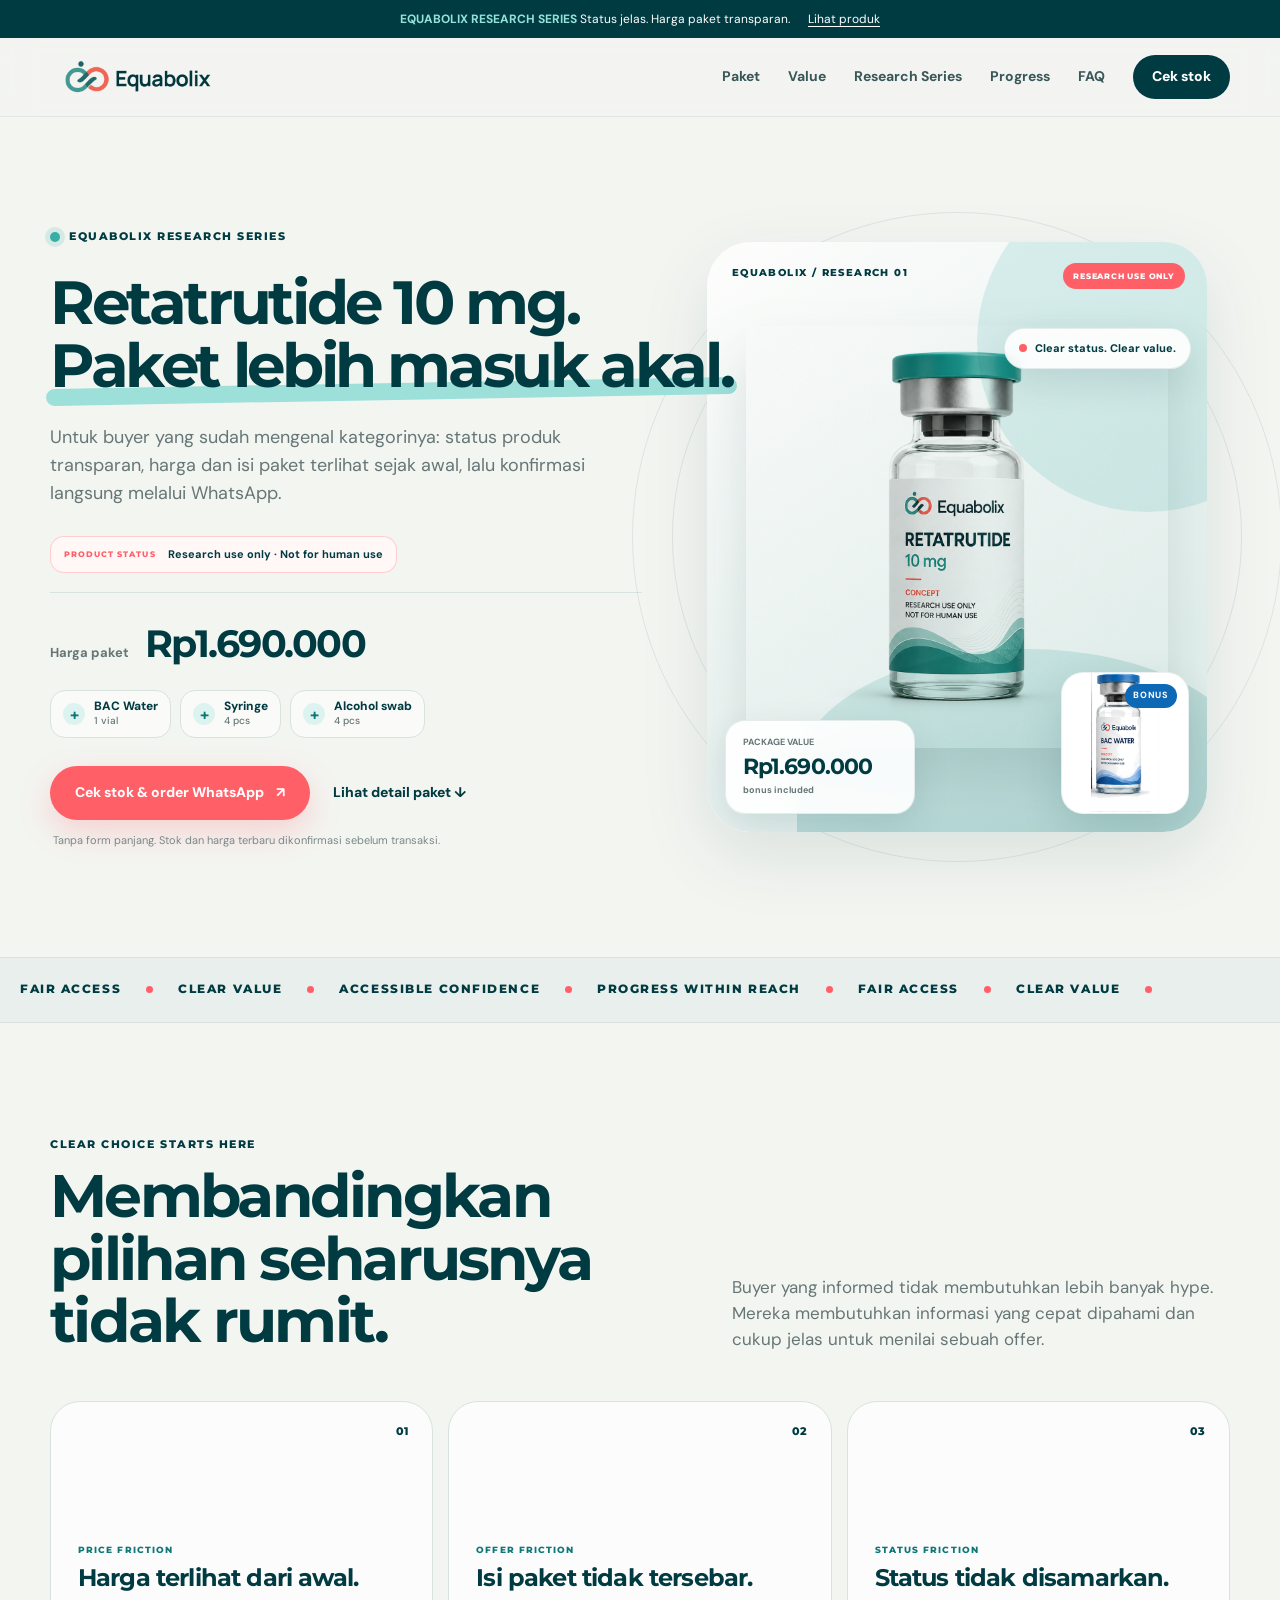
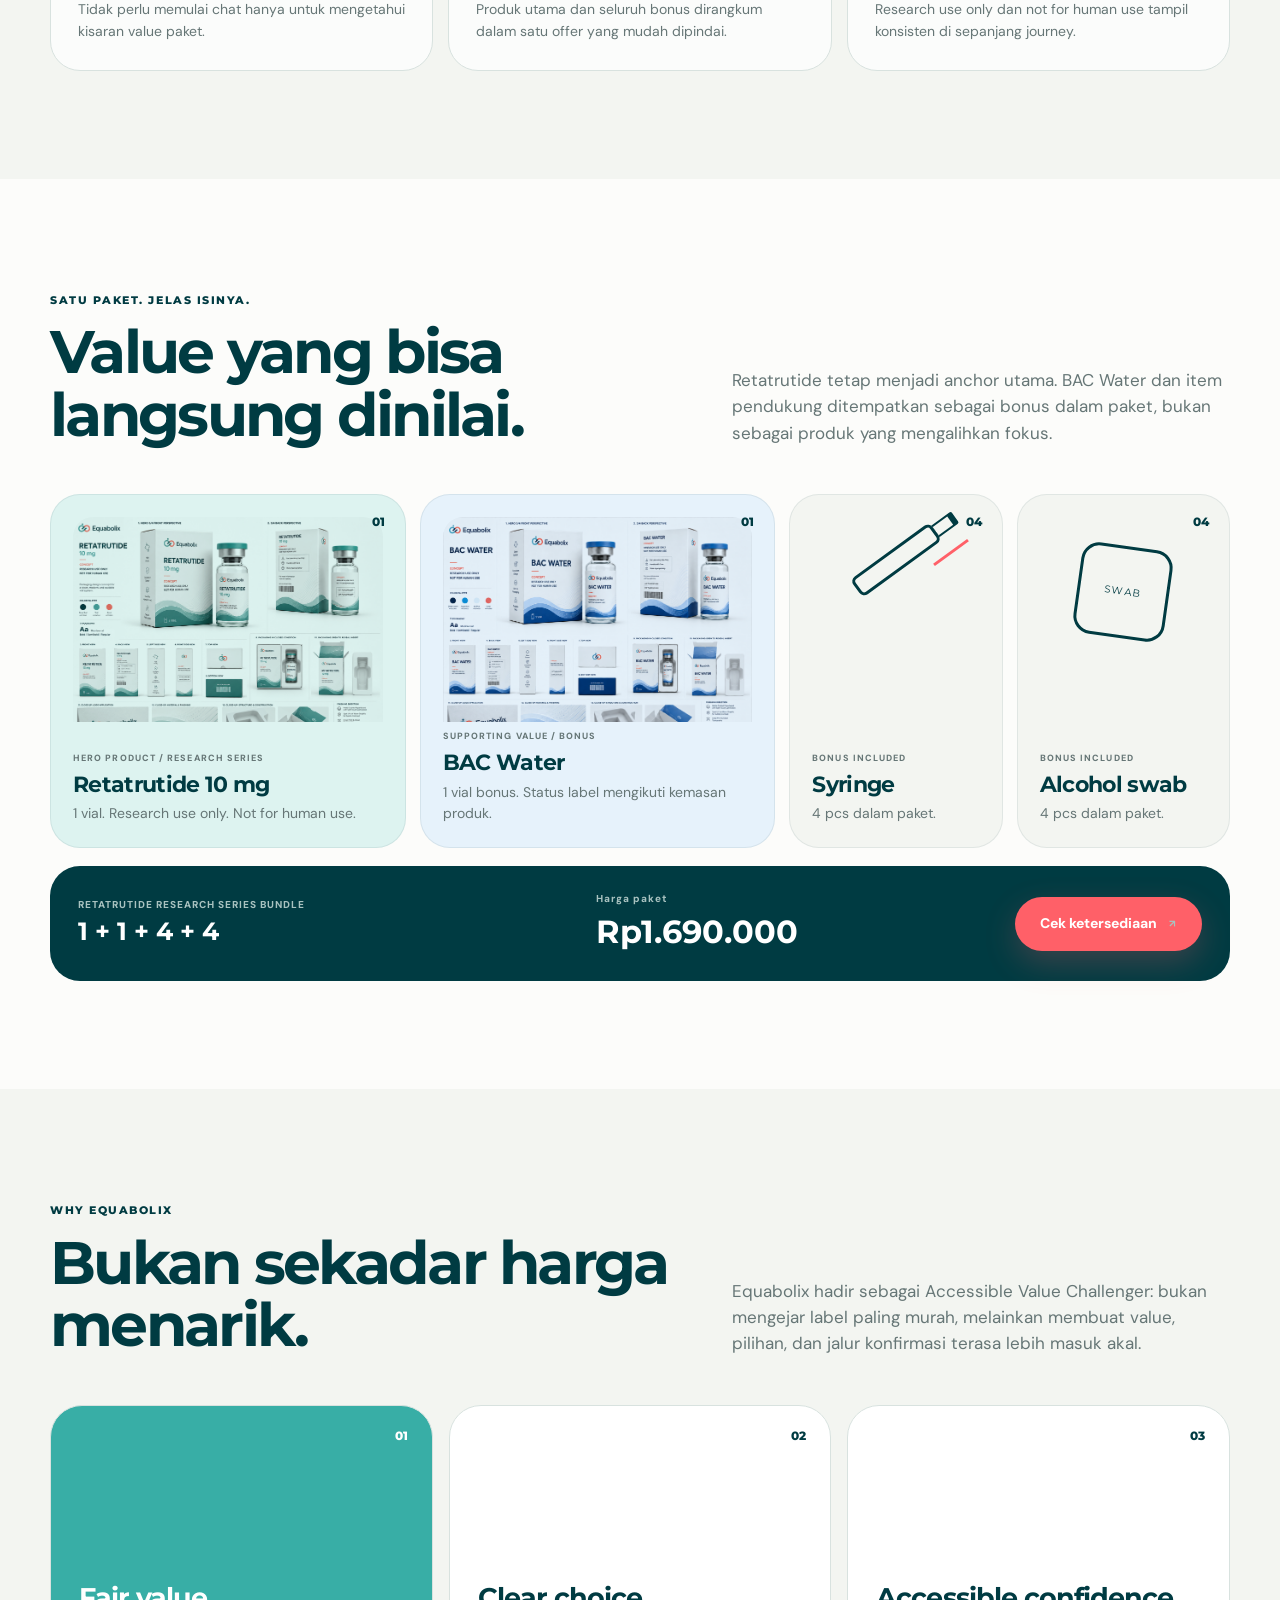
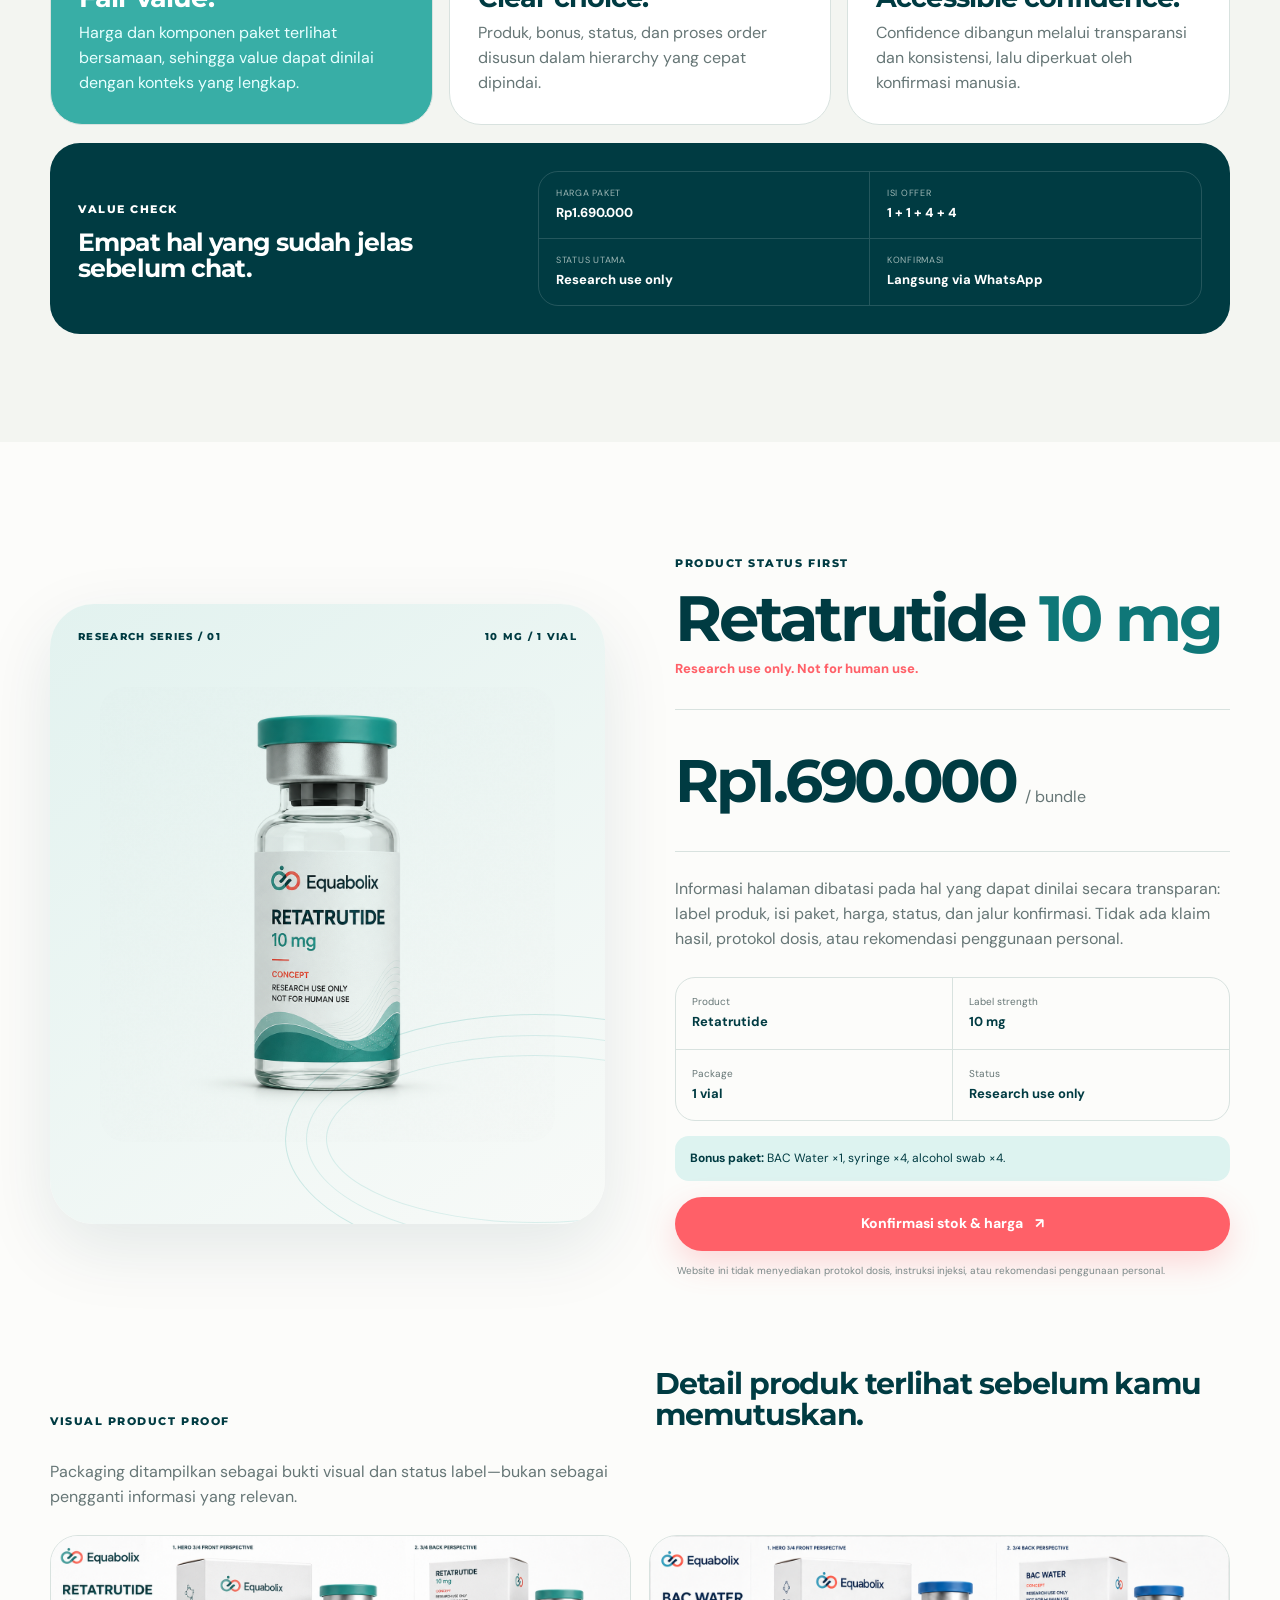
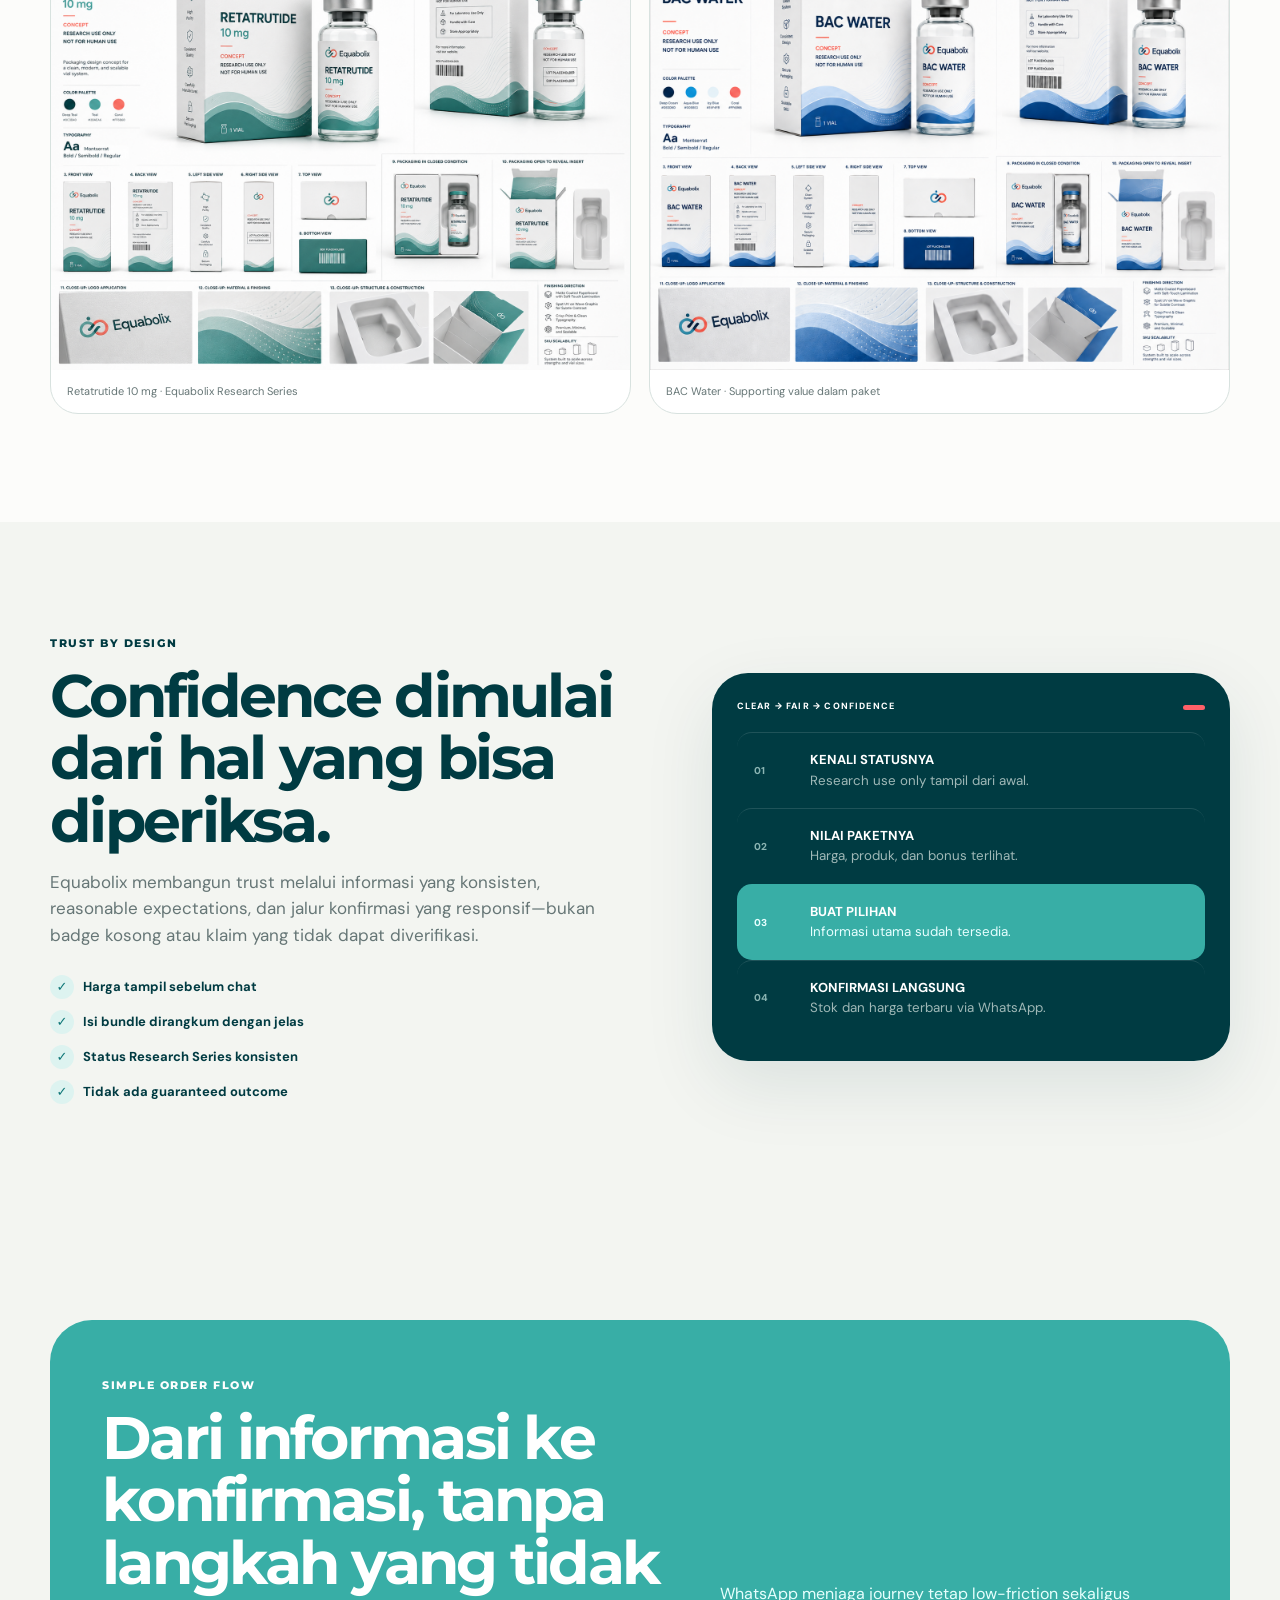
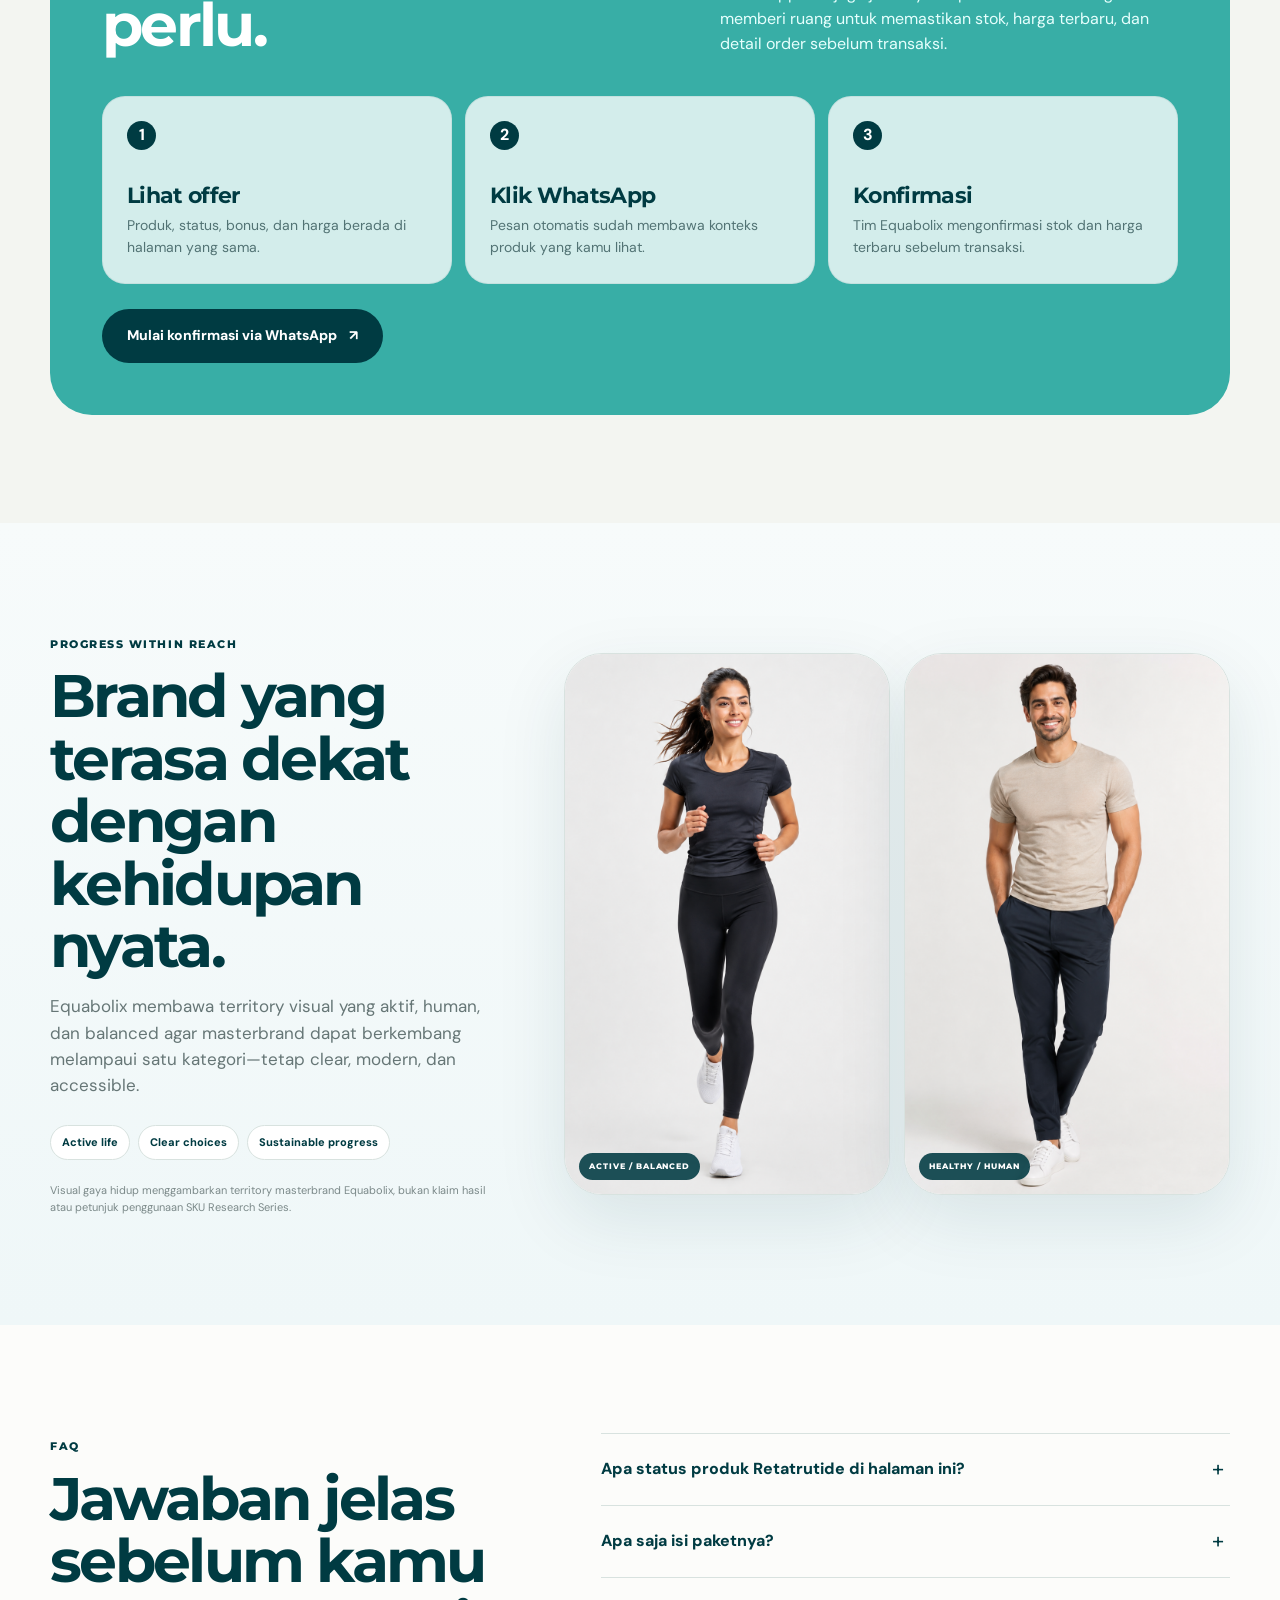
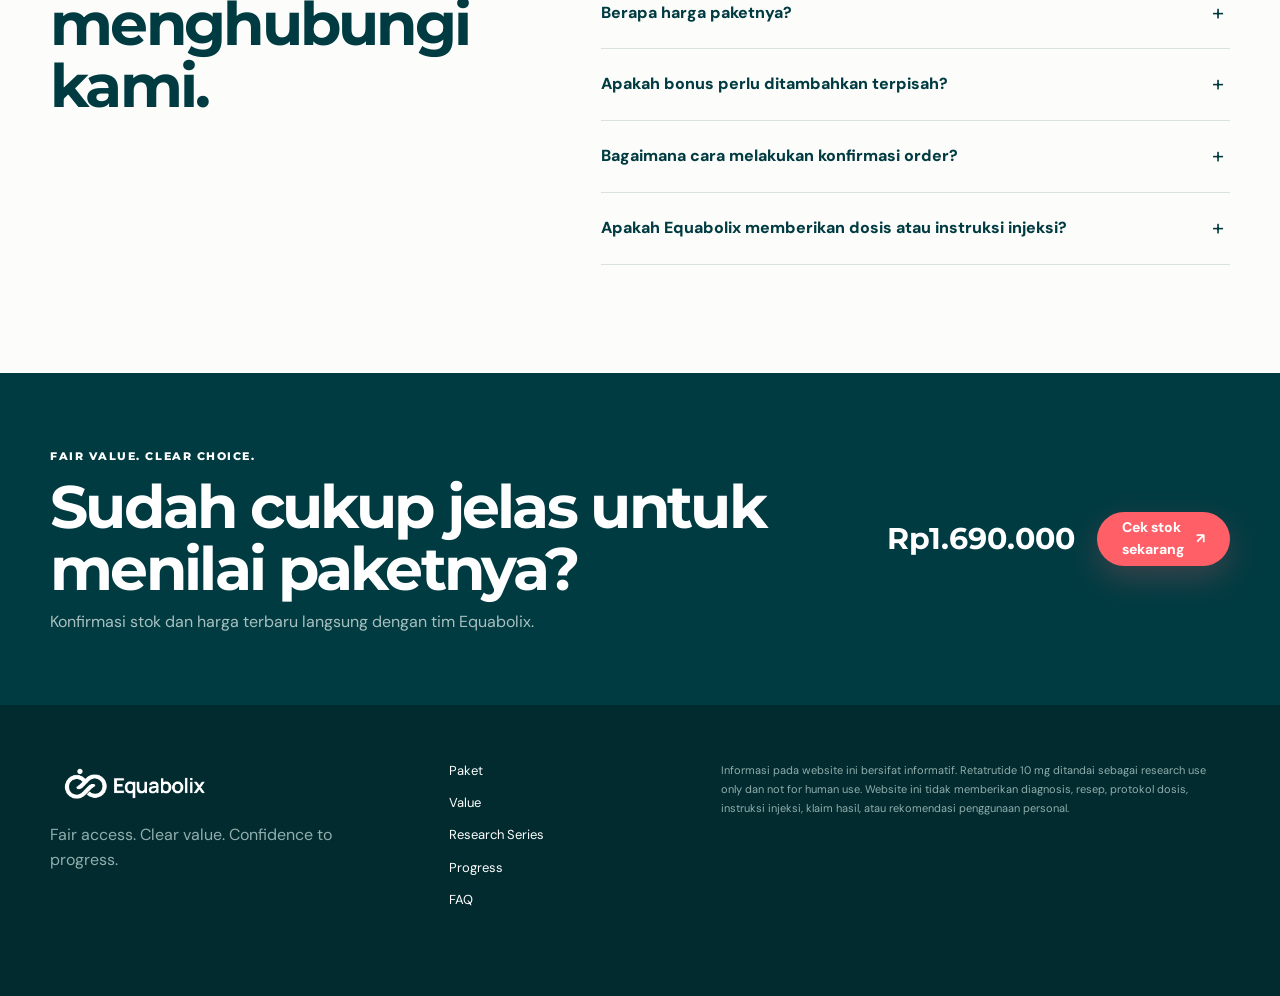
==== commit 4fa5dc4f: "equabolix v3" ====
--- a/index.html
+++ b/index.html
@@ -3,121 +3,129 @@
 <head>
   <meta charset="utf-8" />
   <meta name="viewport" content="width=device-width, initial-scale=1" />
-  <meta name="description" content="Equabolix Retatrutide 10 mg dengan bonus BAC Water, 4 syringe, dan 4 alcohol swab. Harga jelas, paket jelas, order langsung melalui WhatsApp." />
+  <meta name="description" content="Equabolix Research Series Retatrutide 10 mg. Status produk, harga paket, dan isi offer ditampilkan dengan jelas sebelum konfirmasi melalui WhatsApp." />
   <meta name="theme-color" content="#F6F7F4" />
-  <meta property="og:title" content="Equabolix Retatrutide 10 mg" />
-  <meta property="og:description" content="Fair value. Clear choice. Paket Retatrutide 10 mg dengan bonus BAC Water + 4 syringe + 4 alcohol swab." />
+  <meta property="og:title" content="Equabolix Research Series | Retatrutide 10 mg" />
+  <meta property="og:description" content="Fair value. Clear choice. Retatrutide 10 mg dengan bonus BAC Water, 4 syringe, dan 4 alcohol swab." />
   <meta property="og:type" content="website" />
-  <title>Equabolix Retatrutide 10 mg | Clearer access. Fairer value.</title>
+  <meta property="og:image" content="assets/retatrutide-packaging-board.png" />
+  <title>Equabolix Research Series | Retatrutide 10 mg</title>
   <link rel="icon" href="assets/favicon.png" type="image/png" />
   <link rel="preconnect" href="https://fonts.googleapis.com" />
   <link rel="preconnect" href="https://fonts.gstatic.com" crossorigin />
   <link href="https://fonts.googleapis.com/css2?family=DM+Sans:wght@400;500;600;700&family=Montserrat:wght@600;700;800&display=swap" rel="stylesheet" />
-  <link rel="stylesheet" href="styles.css" />
+  <link rel="stylesheet" href="styles.css?v=4.0" />
 </head>
 <body>
   <div class="announcement">
     <div class="container announcement__inner">
-      <span><b>BUNDLE OFFER</b> Retatrutide 10 mg + BAC Water + 4 syringe + 4 alcohol swab</span>
-      <a href="#offer">Lihat paket</a>
+      <span><b>EQUABOLIX RESEARCH SERIES</b> Status jelas. Harga paket transparan.</span>
+      <a href="#product">Lihat produk</a>
     </div>
   </div>
 
   <header class="site-header" id="top">
     <div class="container nav">
       <a class="brand" href="#top" aria-label="Equabolix home">
-        <img src="assets/equabolix-logo.png" alt="Equabolix" />
+        <img src="assets/equabolix-logo-master.png" alt="Equabolix" />
       </a>
-      <button class="nav__toggle" aria-label="Buka menu" aria-expanded="false"><span></span><span></span></button>
-      <nav class="nav__links" aria-label="Navigasi utama">
+      <button class="nav__toggle" type="button" aria-label="Buka menu" aria-expanded="false" aria-controls="primary-navigation"><span></span><span></span></button>
+      <nav class="nav__links" id="primary-navigation" aria-label="Navigasi utama">
         <a href="#offer">Paket</a>
-        <a href="#why">Kenapa Equabolix</a>
-        <a href="#product">Produk</a>
-        <a href="#people">Visual</a>
+        <a href="#value">Value</a>
+        <a href="#product">Research Series</a>
+        <a href="#progress">Progress</a>
         <a href="#faq">FAQ</a>
-        <a class="btn btn--small btn--dark js-wa" href="#" data-message="Halo Equabolix, saya ingin cek stok paket Retatrutide 10 mg + bonus BAC Water, 4 syringe, dan 4 alcohol swab.">Cek stok</a>
+        <a class="btn btn--small btn--dark js-wa" href="#" data-message="Halo Equabolix, saya ingin cek ketersediaan paket Retatrutide 10 mg Research Series.">Cek stok</a>
       </nav>
     </div>
   </header>
 
   <main>
-    <section class="hero section">
+    <section class="hero section" aria-labelledby="hero-title">
       <div class="container hero__grid">
         <div class="hero__copy">
-          <div class="eyebrow"><span class="eyebrow__dot"></span> HERO PRODUCT / RETATRUTIDE 10 MG</div>
-          <h1>Retatrutide 10 mg.<br><span class="accent-underline">Paket yang lebih masuk akal.</span></h1>
-          <p class="hero__lead">Untuk kamu yang sudah tahu apa yang dicari. Harga terlihat sejak awal, isi paket jelas, lalu order langsung melalui WhatsApp tanpa alur yang dibuat panjang.</p>
+          <div class="eyebrow"><span class="eyebrow__dot"></span> EQUABOLIX RESEARCH SERIES</div>
+          <h1 id="hero-title">Retatrutide 10 mg.<br><span class="accent-underline">Paket lebih masuk akal.</span></h1>
+          <p class="hero__lead">Untuk buyer yang sudah mengenal kategorinya: status produk transparan, harga dan isi paket terlihat sejak awal, lalu konfirmasi langsung melalui WhatsApp.</p>
+
+          <div class="status-notice" role="note">
+            <span>PRODUCT STATUS</span>
+            <strong>Research use only &middot; Not for human use</strong>
+          </div>
 
           <div class="hero__offerline">
             <span>Harga paket</span>
             <strong data-price>Rp1.690.000</strong>
           </div>
 
-          <div class="bonus-strip">
+          <div class="bonus-strip" aria-label="Bonus dalam paket">
             <div><b>+</b><span>BAC Water<br><small>1 vial</small></span></div>
             <div><b>+</b><span>Syringe<br><small>4 pcs</small></span></div>
             <div><b>+</b><span>Alcohol swab<br><small>4 pcs</small></span></div>
           </div>
 
           <div class="hero__actions">
-            <a class="btn btn--primary js-wa" href="#" data-message="Halo Equabolix, saya ingin order paket Retatrutide 10 mg dengan bonus BAC Water + 4 syringe + 4 alcohol swab. Mohon cek stok dan harga terbaru.">Cek stok & order WhatsApp <span>↗</span></a>
-            <a class="text-link" href="#offer">Lihat detail paket <span>↓</span></a>
-          </div>
-          <p class="hero__micro">Tidak perlu isi form. Pesan WhatsApp sudah terisi otomatis.</p>
-        </div>
-
-        <div class="hero__visual" aria-label="Equabolix Retatrutide bundle">
+            <a class="btn btn--primary js-wa" href="#" data-message="Halo Equabolix, saya ingin cek stok dan order paket Retatrutide 10 mg Research Series dengan bonus BAC Water, 4 syringe, dan 4 alcohol swab.">Cek stok &amp; order WhatsApp <span aria-hidden="true">&#8599;</span></a>
+            <a class="text-link" href="#offer">Lihat detail paket <span aria-hidden="true">&#8595;</span></a>
+          </div>
+          <p class="hero__micro">Tanpa form panjang. Stok dan harga terbaru dikonfirmasi sebelum transaksi.</p>
+        </div>
+
+        <div class="hero__visual" aria-label="Equabolix Retatrutide 10 mg Research Series">
           <div class="orbit orbit--one"></div><div class="orbit orbit--two"></div>
           <div class="product-stage product-stage--hero">
-            <span class="stage-label">EQUABOLIX / 01</span>
-
-            <div class="hero-visual-grid">
-              <div class="hero-bottle-wrap">
-                <img class="hero-bottle" src="assets/retatrutide-bottle.png" alt="Equabolix Retatrutide 10 mg single bottle" />
-              </div>
-
-              <div class="person-card">
-                <span class="person-card__label">BALANCED LIFE</span>
-                <img src="assets/healthy-person.svg" alt="Visual orang dengan gaya hidup sehat" />
-                <p>Progress lebih kuat saat keputusan produk terasa rapi, jelas, dan mendukung gaya hidup yang lebih seimbang.</p>
-              </div>
-            </div>
-
+            <span class="stage-label">EQUABOLIX / RESEARCH 01</span>
+            <span class="stage-status">RESEARCH USE ONLY</span>
+            <img class="hero-vial" src="assets/retatrutide-vial-master.png" alt="Vial Equabolix Retatrutide 10 mg" />
             <div class="bac-mini bac-mini--hero">
               <span>BONUS</span>
-              <img src="assets/bac-water-bottle.png" alt="Equabolix BAC Water single bottle" />
+              <img src="assets/bac-water-bottle.png" alt="Vial Equabolix BAC Water" />
             </div>
-
             <div class="floating-card floating-card--price"><small>PACKAGE VALUE</small><strong data-price>Rp1.690.000</strong><span>bonus included</span></div>
-            <div class="floating-card floating-card--clear"><i></i> Clear. Simple. Fair.</div>
-          </div>
-        </div>
-      </div>
-    </section>
-
-    <section class="ticker" aria-label="Brand values">
+            <div class="floating-card floating-card--clear"><i></i> Clear status. Clear value.</div>
+          </div>
+        </div>
+      </div>
+    </section>
+
+    <section class="ticker" aria-label="Nilai Equabolix">
       <div class="ticker__track">
-        <span>FAIR VALUE</span><i></i><span>CLEAR CHOICE</span><i></i><span>DIRECT ORDER</span><i></i><span>ACCESSIBLE CONFIDENCE</span><i></i><span>FAIR VALUE</span><i></i><span>CLEAR CHOICE</span><i></i>
+        <span>FAIR ACCESS</span><i></i><span>CLEAR VALUE</span><i></i><span>ACCESSIBLE CONFIDENCE</span><i></i><span>PROGRESS WITHIN REACH</span><i></i><span>FAIR ACCESS</span><i></i><span>CLEAR VALUE</span><i></i>
+      </div>
+    </section>
+
+    <section class="section friction-section" id="value">
+      <div class="container">
+        <div class="section-head">
+          <div><span class="kicker">CLEAR CHOICE STARTS HERE</span><h2>Membandingkan pilihan seharusnya tidak rumit.</h2></div>
+          <p>Buyer yang informed tidak membutuhkan lebih banyak hype. Mereka membutuhkan informasi yang cepat dipahami dan cukup jelas untuk menilai sebuah offer.</p>
+        </div>
+        <div class="friction-grid">
+          <article class="friction-card"><span>01</span><small>PRICE FRICTION</small><h3>Harga terlihat dari awal.</h3><p>Tidak perlu memulai chat hanya untuk mengetahui kisaran value paket.</p></article>
+          <article class="friction-card"><span>02</span><small>OFFER FRICTION</small><h3>Isi paket tidak tersebar.</h3><p>Produk utama dan seluruh bonus dirangkum dalam satu offer yang mudah dipindai.</p></article>
+          <article class="friction-card"><span>03</span><small>STATUS FRICTION</small><h3>Status tidak disamarkan.</h3><p>Research use only dan not for human use tampil konsisten di sepanjang journey.</p></article>
+        </div>
       </div>
     </section>
 
     <section class="section section--white" id="offer">
       <div class="container">
         <div class="section-head">
-          <div><span class="kicker">SATU PAKET. JELAS ISINYA.</span><h2>Apa yang kamu dapat.</h2></div>
-          <p>Kami tidak menyembunyikan komponen paket di checkout atau menjadikannya add-on mendadak. Isi offer ditampilkan sejak awal supaya kamu bisa menilai value tanpa menebak-nebak.</p>
+          <div><span class="kicker">SATU PAKET. JELAS ISINYA.</span><h2>Value yang bisa langsung dinilai.</h2></div>
+          <p>Retatrutide tetap menjadi anchor utama. BAC Water dan item pendukung ditempatkan sebagai bonus dalam paket, bukan sebagai produk yang mengalihkan fokus.</p>
         </div>
 
         <div class="bundle-grid">
           <article class="bundle-card bundle-card--hero">
             <span class="bundle-card__count">01</span>
-            <div class="bundle-card__visual"><img src="assets/retatrutide-pack.webp" alt="Retatrutide 10 mg" /></div>
-            <div><small>HERO PRODUCT</small><h3>Retatrutide 10 mg</h3><p>1 vial. Produk utama dalam bundle Equabolix.</p></div>
+            <div class="bundle-card__visual"><img src="assets/retatrutide-pack.webp" alt="Kemasan Equabolix Retatrutide 10 mg" /></div>
+            <div><small>HERO PRODUCT / RESEARCH SERIES</small><h3>Retatrutide 10 mg</h3><p>1 vial. Research use only. Not for human use.</p></div>
           </article>
           <article class="bundle-card bundle-card--blue">
             <span class="bundle-card__count">01</span>
-            <div class="bundle-card__visual"><img src="assets/bac-water-pack.webp" alt="BAC Water" /></div>
-            <div><small>BONUS INCLUDED</small><h3>BAC Water</h3><p>1 vial. Masuk dalam paket, bukan add-on checkout.</p></div>
+            <div class="bundle-card__visual"><img src="assets/bac-water-pack.webp" alt="Kemasan Equabolix BAC Water" /></div>
+            <div><small>SUPPORTING VALUE / BONUS</small><h3>BAC Water</h3><p>1 vial bonus. Status label mengikuti kemasan produk.</p></div>
           </article>
           <article class="bundle-card icon-card">
             <span class="bundle-card__count">04</span>
@@ -132,24 +140,34 @@
         </div>
 
         <div class="offer-total">
-          <div><span>RETATRUTIDE BUNDLE</span><strong>1 + 1 + 4 + 4</strong></div>
+          <div><span>RETATRUTIDE RESEARCH SERIES BUNDLE</span><strong>1 + 1 + 4 + 4</strong></div>
           <div class="offer-total__price"><span>Harga paket</span><strong data-price>Rp1.690.000</strong></div>
-          <a class="btn btn--dark js-wa" href="#" data-message="Halo Equabolix, saya ingin cek ketersediaan bundle Retatrutide 10 mg. Isi paket: 1 Retatrutide, 1 BAC Water, 4 syringe, 4 alcohol swab.">Cek ketersediaan <span>↗</span></a>
-        </div>
-      </div>
-    </section>
-
-    <section class="section why-section" id="why">
+          <a class="btn btn--primary js-wa" href="#" data-message="Halo Equabolix, saya ingin cek ketersediaan bundle Retatrutide 10 mg Research Series. Isi paket: 1 Retatrutide, 1 BAC Water, 4 syringe, dan 4 alcohol swab.">Cek ketersediaan <span aria-hidden="true">&#8599;</span></a>
+        </div>
+      </div>
+    </section>
+
+    <section class="section why-section">
       <div class="container">
         <div class="section-head">
-          <div><span class="kicker">WHY EQUABOLIX</span><h2>Value yang terasa masuk akal.</h2></div>
-          <p>Equabolix tidak mencoba menang dengan menjadi seller termurah. Fokusnya sederhana: harga fair, informasi mudah dinilai, dan proses membeli yang tidak membuang waktu.</p>
+          <div><span class="kicker">WHY EQUABOLIX</span><h2>Bukan sekadar harga menarik.</h2></div>
+          <p>Equabolix hadir sebagai Accessible Value Challenger: bukan mengejar label paling murah, melainkan membuat value, pilihan, dan jalur konfirmasi terasa lebih masuk akal.</p>
         </div>
 
         <div class="value-grid">
-          <article class="value-card value-card--teal"><span>01</span><h3>Fair value.</h3><p>Harga dipakai untuk membuka akses, bukan untuk membangun identitas “murah”. Kamu melihat harga dan isi paket sejak awal.</p></article>
-          <article class="value-card"><span>02</span><h3>Clear choice.</h3><p>Spesifikasi, bonus, status produk, dan proses order dipisahkan dengan jelas. Lebih sedikit jargon, lebih sedikit friction.</p></article>
-          <article class="value-card"><span>03</span><h3>Accessible confidence.</h3><p>Trust dibangun dari konsistensi, transparansi, dan support manusia. Bukan dari badge kosong atau bahasa pseudo-clinical.</p></article>
+          <article class="value-card value-card--teal"><span>01</span><h3>Fair value.</h3><p>Harga dan komponen paket terlihat bersamaan, sehingga value dapat dinilai dengan konteks yang lengkap.</p></article>
+          <article class="value-card"><span>02</span><h3>Clear choice.</h3><p>Produk, bonus, status, dan proses order disusun dalam hierarchy yang cepat dipindai.</p></article>
+          <article class="value-card"><span>03</span><h3>Accessible confidence.</h3><p>Confidence dibangun melalui transparansi dan konsistensi, lalu diperkuat oleh konfirmasi manusia.</p></article>
+        </div>
+
+        <div class="comparison-panel" aria-label="Ringkasan value paket">
+          <div class="comparison-panel__intro"><span class="kicker">VALUE CHECK</span><h3>Empat hal yang sudah jelas sebelum chat.</h3></div>
+          <dl>
+            <div><dt>Harga paket</dt><dd data-price>Rp1.690.000</dd></div>
+            <div><dt>Isi offer</dt><dd>1 + 1 + 4 + 4</dd></div>
+            <div><dt>Status utama</dt><dd>Research use only</dd></div>
+            <div><dt>Konfirmasi</dt><dd>Langsung via WhatsApp</dd></div>
+          </dl>
         </div>
       </div>
     </section>
@@ -157,25 +175,33 @@
     <section class="section section--white" id="product">
       <div class="container product-layout">
         <div class="product-media">
-          <div class="product-media__top"><span>RETATRUTIDE / 10 MG</span><span>01 VIAL</span></div>
-          <img src="assets/retatrutide-pack.webp" alt="Equabolix Retatrutide 10 mg box and vial" />
+          <div class="product-media__top"><span>RESEARCH SERIES / 01</span><span>10 MG / 1 VIAL</span></div>
+          <img src="assets/retatrutide-vial-master.png" alt="Equabolix Retatrutide 10 mg Research Series" />
           <div class="wave-lines" aria-hidden="true"></div>
         </div>
         <div class="product-copy">
-          <span class="kicker">PRODUCT 01</span>
+          <span class="kicker">PRODUCT STATUS FIRST</span>
           <h2>Retatrutide <span>10 mg</span></h2>
           <p class="product-subtitle">Research use only. Not for human use.</p>
           <div class="price-row"><strong data-price>Rp1.690.000</strong><span>/ bundle</span></div>
-          <p class="product-description">Halaman ini dibuat untuk buyer yang sudah mengenal produknya dan ingin membandingkan offer secara cepat. Kami menampilkan apa yang bisa dikontrol brand: spesifikasi label, isi paket, harga, dan jalur pembelian.</p>
+          <p class="product-description">Informasi halaman dibatasi pada hal yang dapat dinilai secara transparan: label produk, isi paket, harga, status, dan jalur konfirmasi. Tidak ada klaim hasil, protokol dosis, atau rekomendasi penggunaan personal.</p>
           <div class="spec-list">
             <div><span>Product</span><strong>Retatrutide</strong></div>
             <div><span>Label strength</span><strong>10 mg</strong></div>
             <div><span>Package</span><strong>1 vial</strong></div>
             <div><span>Status</span><strong>Research use only</strong></div>
           </div>
-          <div class="included-mini"><b>Bundle included:</b> BAC Water ×1, syringe ×4, alcohol swab ×4.</div>
-          <a class="btn btn--primary btn--full js-wa" href="#" data-message="Halo Equabolix, saya tertarik Retatrutide 10 mg bundle. Bisa info stok, harga terbaru, dan proses order?">Cek stok & harga terbaru <span>↗</span></a>
+          <div class="included-mini"><b>Bonus paket:</b> BAC Water &times;1, syringe &times;4, alcohol swab &times;4.</div>
+          <a class="btn btn--primary btn--full js-wa" href="#" data-message="Halo Equabolix, saya tertarik dengan paket Retatrutide 10 mg Research Series. Bisa bantu konfirmasi stok, harga terbaru, dan proses order?">Konfirmasi stok &amp; harga <span aria-hidden="true">&#8599;</span></a>
           <p class="microcopy">Website ini tidak menyediakan protokol dosis, instruksi injeksi, atau rekomendasi penggunaan personal.</p>
+        </div>
+      </div>
+
+      <div class="container product-proof">
+        <div class="product-proof__head"><span class="kicker">VISUAL PRODUCT PROOF</span><h3>Detail produk terlihat sebelum kamu memutuskan.</h3><p>Packaging ditampilkan sebagai bukti visual dan status label—bukan sebagai pengganti informasi yang relevan.</p></div>
+        <div class="packaging-gallery">
+          <figure><img src="assets/retatrutide-packaging-board.png" alt="Sistem packaging Equabolix Retatrutide 10 mg" loading="lazy" /><figcaption>Retatrutide 10 mg &middot; Equabolix Research Series</figcaption></figure>
+          <figure><img src="assets/bac-water-packaging-board.png" alt="Sistem packaging Equabolix BAC Water" loading="lazy" /><figcaption>BAC Water &middot; Supporting value dalam paket</figcaption></figure>
         </div>
       </div>
     </section>
@@ -184,34 +210,21 @@
       <div class="container trust-layout">
         <div class="trust-copy">
           <span class="kicker">TRUST BY DESIGN</span>
-          <h2>Tidak perlu menulis “percaya kami”. Tunjukkan hal yang bisa dinilai.</h2>
-          <p>Equabolix sengaja mengandalkan clarity dan consistency. Produk terlihat. Harga terlihat. Isi paket terlihat. Status produk ditulis. Jalur order langsung ke support.</p>
+          <h2>Confidence dimulai dari hal yang bisa diperiksa.</h2>
+          <p>Equabolix membangun trust melalui informasi yang konsisten, reasonable expectations, dan jalur konfirmasi yang responsif—bukan badge kosong atau klaim yang tidak dapat diverifikasi.</p>
           <div class="trust-checks">
-            <div><span>✓</span> Harga tampil sebelum chat</div>
-            <div><span>✓</span> Isi bundle tampil sebelum order</div>
-            <div><span>✓</span> Status research use ditulis jelas</div>
-            <div><span>✓</span> Tidak ada guaranteed outcome</div>
+            <div><span aria-hidden="true">&#10003;</span> Harga tampil sebelum chat</div>
+            <div><span aria-hidden="true">&#10003;</span> Isi bundle dirangkum dengan jelas</div>
+            <div><span aria-hidden="true">&#10003;</span> Status Research Series konsisten</div>
+            <div><span aria-hidden="true">&#10003;</span> Tidak ada guaranteed outcome</div>
           </div>
         </div>
         <div class="trust-card">
-          <div class="trust-card__head"><span>CLEAR → FAIR → CONFIDENCE</span><i></i></div>
-          <div class="trust-step"><span>01</span><div><strong>SEE THE PRODUCT</strong><small>Visual packaging yang konsisten.</small></div></div>
-          <div class="trust-step"><span>02</span><div><strong>SEE THE OFFER</strong><small>Harga dan bonus terlihat.</small></div></div>
-          <div class="trust-step trust-step--active"><span>03</span><div><strong>MAKE THE CHOICE</strong><small>Tanpa checkout berlapis.</small></div></div>
-          <div class="trust-step"><span>04</span><div><strong>CONFIRM BY WHATSAPP</strong><small>Support manusia sebelum transaksi.</small></div></div>
-        </div>
-      </div>
-    </section>
-
-    <section class="section section--white packaging-section">
-      <div class="container">
-        <div class="section-head section-head--compact">
-          <div><span class="kicker">PRODUCT VISUALS</span><h2>Packaging yang konsisten, bukan template acak.</h2></div>
-          <p>Retatrutide memakai sistem teal. BAC Water memakai sistem blue. Keduanya tetap berada di bawah DNA visual Equabolix.</p>
-        </div>
-        <div class="packaging-gallery">
-          <figure><img src="assets/retatrutide-board.webp" alt="Equabolix Retatrutide packaging system" loading="lazy" /><figcaption>Retatrutide 10 mg packaging system</figcaption></figure>
-          <figure><img src="assets/bac-water-board.webp" alt="Equabolix BAC Water packaging system" loading="lazy" /><figcaption>BAC Water packaging system</figcaption></figure>
+          <div class="trust-card__head"><span>CLEAR &rarr; FAIR &rarr; CONFIDENCE</span><i></i></div>
+          <div class="trust-step"><span>01</span><div><strong>KENALI STATUSNYA</strong><small>Research use only tampil dari awal.</small></div></div>
+          <div class="trust-step"><span>02</span><div><strong>NILAI PAKETNYA</strong><small>Harga, produk, dan bonus terlihat.</small></div></div>
+          <div class="trust-step trust-step--active"><span>03</span><div><strong>BUAT PILIHAN</strong><small>Informasi utama sudah tersedia.</small></div></div>
+          <div class="trust-step"><span>04</span><div><strong>KONFIRMASI LANGSUNG</strong><small>Stok dan harga terbaru via WhatsApp.</small></div></div>
         </div>
       </div>
     </section>
@@ -219,74 +232,70 @@
     <section class="section order-section">
       <div class="container">
         <div class="order-panel">
-          <div class="order-panel__head"><div><span class="kicker">ORDER FLOW</span><h2>Dari halaman ke WhatsApp dalam satu klik.</h2></div><p>Untuk traffic product-aware, checkout yang lebih panjang bukan prestasi. Ia hanya menambah tempat untuk calon buyer pergi.</p></div>
+          <div class="order-panel__head"><div><span class="kicker">SIMPLE ORDER FLOW</span><h2>Dari informasi ke konfirmasi, tanpa langkah yang tidak perlu.</h2></div><p>WhatsApp menjaga journey tetap low-friction sekaligus memberi ruang untuk memastikan stok, harga terbaru, dan detail order sebelum transaksi.</p></div>
           <div class="steps">
-            <div class="step"><span>1</span><h3>Lihat offer</h3><p>Produk, bonus, dan harga ada di halaman yang sama.</p></div>
-            <div class="step"><span>2</span><h3>Klik WhatsApp</h3><p>Pesan otomatis membawa konteks produk dan bundle.</p></div>
-            <div class="step"><span>3</span><h3>Konfirmasi</h3><p>Stok dan harga terbaru dikonfirmasi sebelum transaksi.</p></div>
-          </div>
-          <a class="btn btn--dark js-wa" href="#" data-message="Halo Equabolix, saya sudah lihat website. Saya ingin cek stok dan order Retatrutide 10 mg bundle.">Mulai order via WhatsApp <span>↗</span></a>
-        </div>
-      </div>
-    
-    </section>
-
-    <section class="section people-section" id="people">
+            <div class="step"><span>1</span><h3>Lihat offer</h3><p>Produk, status, bonus, dan harga berada di halaman yang sama.</p></div>
+            <div class="step"><span>2</span><h3>Klik WhatsApp</h3><p>Pesan otomatis sudah membawa konteks produk yang kamu lihat.</p></div>
+            <div class="step"><span>3</span><h3>Konfirmasi</h3><p>Tim Equabolix mengonfirmasi stok dan harga terbaru sebelum transaksi.</p></div>
+          </div>
+          <a class="btn btn--dark js-wa" href="#" data-message="Halo Equabolix, saya sudah melihat detail paket Retatrutide 10 mg Research Series. Saya ingin konfirmasi stok dan proses order.">Mulai konfirmasi via WhatsApp <span aria-hidden="true">&#8599;</span></a>
+        </div>
+      </div>
+    </section>
+
+    <section class="section people-section" id="progress">
       <div class="container people-layout">
         <div class="people-copy">
-          <span class="kicker">FIT AND HEALTHY</span>
-          <h2>Keputusan yang terasa lebih selaras dengan balanced life.</h2>
-          <p>Equabolix tidak harus terlihat seperti katalog yang dingin. Visual orang membantu brand terasa lebih human, lebih relevan, dan lebih dekat dengan customer yang mengejar progress secara konsisten.</p>
-          <div class="trust-checks">
-            <div><span>✓</span> Gaya hidup aktif</div>
-            <div><span>✓</span> Progress yang lebih terarah</div>
-            <div><span>✓</span> Pilihan yang lebih jelas</div>
-          </div>
-          <a class="btn btn--primary js-wa" href="#" data-message="Halo Equabolix, saya ingin cek stok paket Retatrutide 10 mg dan bonus BAC Water.">Cek stok paket <span>↗</span></a>
-        </div>
-        <div class="people-visual">
-          <div class="people-stage">
-            <img src="assets/healthy-person.svg" alt="Visual orang sehat dan aktif" />
-          </div>
+          <span class="kicker">PROGRESS WITHIN REACH</span>
+          <h2>Brand yang terasa dekat dengan kehidupan nyata.</h2>
+          <p>Equabolix membawa territory visual yang aktif, human, dan balanced agar masterbrand dapat berkembang melampaui satu kategori—tetap clear, modern, dan accessible.</p>
+          <div class="progress-points">
+            <span>Active life</span><span>Clear choices</span><span>Sustainable progress</span>
+          </div>
+          <p class="people-note">Visual gaya hidup menggambarkan territory masterbrand Equabolix, bukan klaim hasil atau petunjuk penggunaan SKU Research Series.</p>
+        </div>
+        <div class="people-visual-grid" aria-label="Visual gaya hidup aktif Equabolix">
+          <figure class="people-stage people-stage--runner"><img src="assets/active-woman.png" alt="Perempuan dengan gaya hidup aktif" loading="lazy" /><figcaption>ACTIVE / BALANCED</figcaption></figure>
+          <figure class="people-stage people-stage--everyday"><img src="assets/active-man.png" alt="Pria dengan gaya hidup sehat dan seimbang" loading="lazy" /><figcaption>HEALTHY / HUMAN</figcaption></figure>
         </div>
       </div>
     </section>
 
     <section class="section section--white" id="faq">
       <div class="container faq-layout">
-        <div><span class="kicker">FAQ</span><h2>Pertanyaan yang biasanya muncul sebelum chat.</h2></div>
+        <div><span class="kicker">FAQ</span><h2>Jawaban jelas sebelum kamu menghubungi kami.</h2></div>
         <div class="faq-list">
-          <details><summary>Apa saja isi paket Retatrutide?</summary><p>1 vial Retatrutide 10 mg, bonus 1 vial BAC Water, 4 syringe, dan 4 alcohol swab.</p></details>
-          <details><summary>Berapa harga paketnya?</summary><p>Harga tampilan saat ini adalah <span data-price>Rp1.690.000</span>. Harga transaksi terbaru tetap dikonfirmasi melalui WhatsApp sebelum order.</p></details>
-          <details><summary>Apakah bonus harus ditambahkan saat checkout?</summary><p>Tidak. BAC Water, 4 syringe, dan 4 alcohol swab ditampilkan sebagai bagian bonus dari bundle yang sama.</p></details>
-          <details><summary>Bagaimana cara order?</summary><p>Klik salah satu CTA WhatsApp. Pesan sudah terisi otomatis agar tim Equabolix langsung tahu produk yang kamu tanyakan.</p></details>
-          <details><summary>Apakah Retatrutide di website ini untuk penggunaan manusia?</summary><p>Tidak. Packaging dan halaman produk menyatakan research use only dan not for human use.</p></details>
-          <details><summary>Apakah Equabolix memberikan dosis atau instruksi injeksi?</summary><p>Tidak. Website tidak menyediakan dosing protocol, instruksi injeksi, atau rekomendasi penggunaan personal.</p></details>
+          <details><summary>Apa status produk Retatrutide di halaman ini?</summary><p>Retatrutide 10 mg berada dalam Equabolix Research Series dan ditandai research use only serta not for human use.</p></details>
+          <details><summary>Apa saja isi paketnya?</summary><p>1 vial Retatrutide 10 mg, bonus 1 vial BAC Water, 4 syringe, dan 4 alcohol swab.</p></details>
+          <details><summary>Berapa harga paketnya?</summary><p>Harga yang ditampilkan saat ini adalah <span data-price>Rp1.690.000</span>. Stok dan harga transaksi terbaru dikonfirmasi melalui WhatsApp sebelum order.</p></details>
+          <details><summary>Apakah bonus perlu ditambahkan terpisah?</summary><p>Tidak. BAC Water, 4 syringe, dan 4 alcohol swab ditampilkan sebagai bonus dalam paket yang sama.</p></details>
+          <details><summary>Bagaimana cara melakukan konfirmasi order?</summary><p>Klik salah satu tombol WhatsApp. Pesan sudah terisi otomatis agar tim Equabolix mengetahui produk dan paket yang sedang kamu tanyakan.</p></details>
+          <details><summary>Apakah Equabolix memberikan dosis atau instruksi injeksi?</summary><p>Tidak. Website ini tidak menyediakan dosing protocol, instruksi injeksi, diagnosis, resep, atau rekomendasi penggunaan personal.</p></details>
         </div>
       </div>
     </section>
 
     <section class="final-cta">
       <div class="container final-cta__inner">
-        <div><span class="kicker">MOST SENSIBLE CHOICE</span><h2>Sudah tahu yang kamu cari?</h2><p>Retatrutide 10 mg + bonus BAC Water + 4 syringe + 4 alcohol swab.</p></div>
-        <div class="final-cta__action"><strong data-price>Rp1.690.000</strong><a class="btn btn--primary js-wa" href="#" data-message="Halo Equabolix, saya ingin cek stok dan order Retatrutide 10 mg bundle sekarang.">Cek stok sekarang <span>↗</span></a></div>
+        <div><span class="kicker">FAIR VALUE. CLEAR CHOICE.</span><h2>Sudah cukup jelas untuk menilai paketnya?</h2><p>Konfirmasi stok dan harga terbaru langsung dengan tim Equabolix.</p></div>
+        <div class="final-cta__action"><strong data-price>Rp1.690.000</strong><a class="btn btn--primary js-wa" href="#" data-message="Halo Equabolix, saya ingin konfirmasi stok dan order paket Retatrutide 10 mg Research Series.">Cek stok sekarang <span aria-hidden="true">&#8599;</span></a></div>
       </div>
     </section>
   </main>
 
   <footer>
     <div class="container footer__grid">
-      <div class="footer__brand"><img src="assets/equabolix-logo.png" alt="Equabolix" /><p>Clearer access. Fairer value. Greater confidence.</p></div>
-      <div class="footer__links"><a href="#offer">Paket</a><a href="#why">Kenapa Equabolix</a><a href="#product">Produk</a><a href="#faq">FAQ</a></div>
-      <p class="footer__legal">Informasi pada website ini bersifat informatif. Retatrutide pada packaging ditandai sebagai research use only dan not for human use. Website ini tidak memberikan diagnosis, resep, protokol dosis, atau instruksi injeksi.</p>
+      <div class="footer__brand"><img src="assets/equabolix-logo-master.png" alt="Equabolix" /><p>Fair access. Clear value. Confidence to progress.</p></div>
+      <div class="footer__links"><a href="#offer">Paket</a><a href="#value">Value</a><a href="#product">Research Series</a><a href="#progress">Progress</a><a href="#faq">FAQ</a></div>
+      <p class="footer__legal">Informasi pada website ini bersifat informatif. Retatrutide 10 mg ditandai sebagai research use only dan not for human use. Website ini tidak memberikan diagnosis, resep, protokol dosis, instruksi injeksi, klaim hasil, atau rekomendasi penggunaan personal.</p>
     </div>
   </footer>
 
   <div class="mobile-buybar">
-    <div><small>Retatrutide Bundle</small><strong data-price>Rp1.690.000</strong></div>
-    <a class="btn btn--primary js-wa" href="#" data-message="Halo Equabolix, saya ingin cek stok Retatrutide 10 mg bundle.">WhatsApp</a>
+    <div><small>Research Series Bundle</small><strong data-price>Rp1.690.000</strong></div>
+    <a class="btn btn--primary js-wa" href="#" data-message="Halo Equabolix, saya ingin cek stok paket Retatrutide 10 mg Research Series.">WhatsApp</a>
   </div>
 
-  <script src="script.js"></script>
+  <script src="script.js?v=4.0"></script>
 </body>
 </html>
--- a/styles.css
+++ b/styles.css
@@ -195,3 +195,101 @@
     font-size:16px;
   }
 }
+
+/* Brand Bible V2 refinement: preserve the V3 visual system while improving
+   product-status hierarchy, value clarity, and responsive image behavior. */
+.hero__copy,.hero__visual,.product-copy,.product-media{min-width:0}
+.brand img{width:176px;height:48px;object-fit:cover;object-position:center}
+.footer__brand img{width:170px;height:46px;object-fit:cover;object-position:center;filter:brightness(0) invert(1)}
+.hero__grid{grid-template-columns:minmax(0,1.04fr) minmax(430px,.96fr);gap:42px}
+.hero__copy h1{font-size:clamp(48px,4.8vw,68px);max-width:690px}
+.status-notice{display:flex;align-items:center;gap:12px;width:max-content;max-width:100%;margin:0 0 19px;padding:9px 13px;border:1px solid rgba(255,96,104,.28);border-radius:14px;background:#FFF8F7}
+.status-notice span{font-family:"Montserrat",sans-serif;font-size:8px;font-weight:800;letter-spacing:.13em;color:var(--coral)}
+.status-notice strong{font-size:11px;color:var(--ink)}
+.product-stage--hero{height:590px;padding:18px;overflow:hidden}
+.hero-vial{position:relative;z-index:2;width:91%;height:91%;object-fit:contain;mix-blend-mode:multiply;filter:drop-shadow(0 28px 28px rgba(39,78,79,.14))}
+.stage-status{position:absolute;z-index:5;right:22px;top:21px;padding:7px 10px;border-radius:999px;background:var(--coral);color:white;font-family:"Montserrat",sans-serif;font-size:8px;font-weight:800;letter-spacing:.1em}
+.bac-mini--hero{width:128px;height:142px;right:18px;bottom:18px}
+.bac-mini--hero img{width:100%;height:100%;object-fit:contain;mix-blend-mode:multiply}
+.floating-card--price{left:18px;bottom:18px}
+.floating-card--clear{right:16px;top:86px}
+
+.friction-section{background:var(--cream)}
+.friction-grid{display:grid;grid-template-columns:repeat(3,1fr);gap:15px}
+.friction-card{position:relative;min-height:270px;padding:27px;border:1px solid var(--line);border-radius:30px;background:rgba(255,255,255,.72);display:flex;flex-direction:column;justify-content:flex-end}
+.friction-card>span{position:absolute;right:24px;top:21px;font-family:"Montserrat",sans-serif;font-size:11px;font-weight:800}
+.friction-card small{font-family:"Montserrat",sans-serif;font-size:9px;font-weight:800;letter-spacing:.12em;color:var(--teal-deep)}
+.friction-card h3{font-size:24px;letter-spacing:-.035em;margin:9px 0 8px}
+.friction-card p{margin:0;color:var(--muted);font-size:14px}
+
+.comparison-panel{margin-top:18px;padding:28px;border-radius:30px;background:var(--ink);color:white;display:grid;grid-template-columns:.85fr 1.35fr;gap:42px;align-items:center}
+.comparison-panel__intro h3{font-size:25px;letter-spacing:-.035em;margin:9px 0 0}
+.comparison-panel dl{margin:0;display:grid;grid-template-columns:1fr 1fr;border:1px solid rgba(255,255,255,.14);border-radius:20px;overflow:hidden}
+.comparison-panel dl div{padding:15px 17px;display:grid;gap:2px}
+.comparison-panel dl div:nth-child(odd){border-right:1px solid rgba(255,255,255,.14)}
+.comparison-panel dl div:nth-child(-n+2){border-bottom:1px solid rgba(255,255,255,.14)}
+.comparison-panel dt{font-size:9px;color:#9DB7B5;letter-spacing:.08em;text-transform:uppercase}
+.comparison-panel dd{margin:0;font-size:13px;font-weight:800}
+
+.product-proof{margin-top:80px}
+.product-proof__head{display:grid;grid-template-columns:1fr 1fr;gap:30px;align-items:end;margin-bottom:25px}
+.product-proof__head h3{font-size:30px;letter-spacing:-.035em;margin:9px 0 0}
+.product-proof__head p{margin:0;color:var(--muted)}
+.packaging-gallery img{aspect-ratio:4/3;object-fit:cover}
+
+.order-section{padding-top:108px}
+.people-layout{grid-template-columns:.8fr 1.2fr}
+.people-visual-grid{display:grid;grid-template-columns:1fr 1fr;gap:14px;align-items:end}
+.people-stage{position:relative;margin:0;background:white}
+.people-stage img{width:100%;height:540px;object-fit:cover;object-position:center top}
+.people-stage--runner{transform:translateY(-24px)}
+.people-stage figcaption{position:absolute;left:14px;bottom:14px;padding:7px 10px;border-radius:999px;background:rgba(0,59,66,.88);color:white;font-family:"Montserrat",sans-serif;font-size:8px;font-weight:800;letter-spacing:.12em}
+.progress-points{display:flex;gap:8px;flex-wrap:wrap;margin:0 0 22px}
+.progress-points span{padding:8px 11px;border:1px solid var(--line);border-radius:999px;background:white;font-size:11px;font-weight:800}
+.people-copy .people-note{margin:0;font-size:11px;line-height:1.6;color:#7B8989}
+
+.reveal{opacity:1;transform:none}
+.js .reveal{opacity:0;transform:translateY(18px)}
+.js .reveal.is-visible{opacity:1;transform:none}
+
+@media(max-width:1100px){
+  .hero__grid{grid-template-columns:minmax(0,1fr) minmax(390px,.86fr);gap:28px}
+  .hero__copy h1{font-size:clamp(46px,5.2vw,59px)}
+  .product-stage--hero{height:555px}
+}
+@media(max-width:980px){
+  .hero__grid{grid-template-columns:1fr;gap:35px}
+  .hero__copy h1{max-width:760px;font-size:clamp(54px,8vw,74px)}
+  .hero__visual{min-height:630px}
+  .product-stage--hero{height:590px;min-height:0;max-width:580px}
+  .friction-grid{grid-template-columns:1fr}
+  .friction-card{min-height:210px}
+  .comparison-panel{grid-template-columns:1fr}
+  .product-proof__head{grid-template-columns:1fr}
+  .people-layout{grid-template-columns:1fr;gap:48px}
+  .people-stage img{height:520px}
+}
+@media(max-width:640px){
+  .brand img{width:150px;height:42px}
+  .hero__copy h1{font-size:clamp(42px,12vw,54px)}
+  .status-notice{align-items:flex-start;flex-direction:column;gap:3px}
+  .hero__visual{min-height:480px}
+  .product-stage--hero{height:470px;min-height:0;padding:12px}
+  .hero-vial{width:96%;height:94%}
+  .stage-status{right:12px;top:50px}
+  .floating-card--clear{display:none}
+  .bac-mini--hero{width:104px;height:112px;right:10px;bottom:10px}
+  .floating-card--price{left:10px;bottom:10px;width:162px}
+  .friction-card{min-height:200px;padding:23px}
+  .comparison-panel{padding:23px;gap:24px}
+  .comparison-panel dl{grid-template-columns:1fr}
+  .comparison-panel dl div{border-bottom:1px solid rgba(255,255,255,.14)!important;border-right:0!important}
+  .comparison-panel dl div:last-child{border-bottom:0!important}
+  .product-proof{margin-top:60px}
+  .product-proof__head h3{font-size:27px}
+  .order-section{padding-top:76px}
+  .people-visual-grid{gap:8px}
+  .people-stage{border-radius:24px}
+  .people-stage img{height:360px}
+  .people-stage--runner{transform:translateY(-12px)}
+}
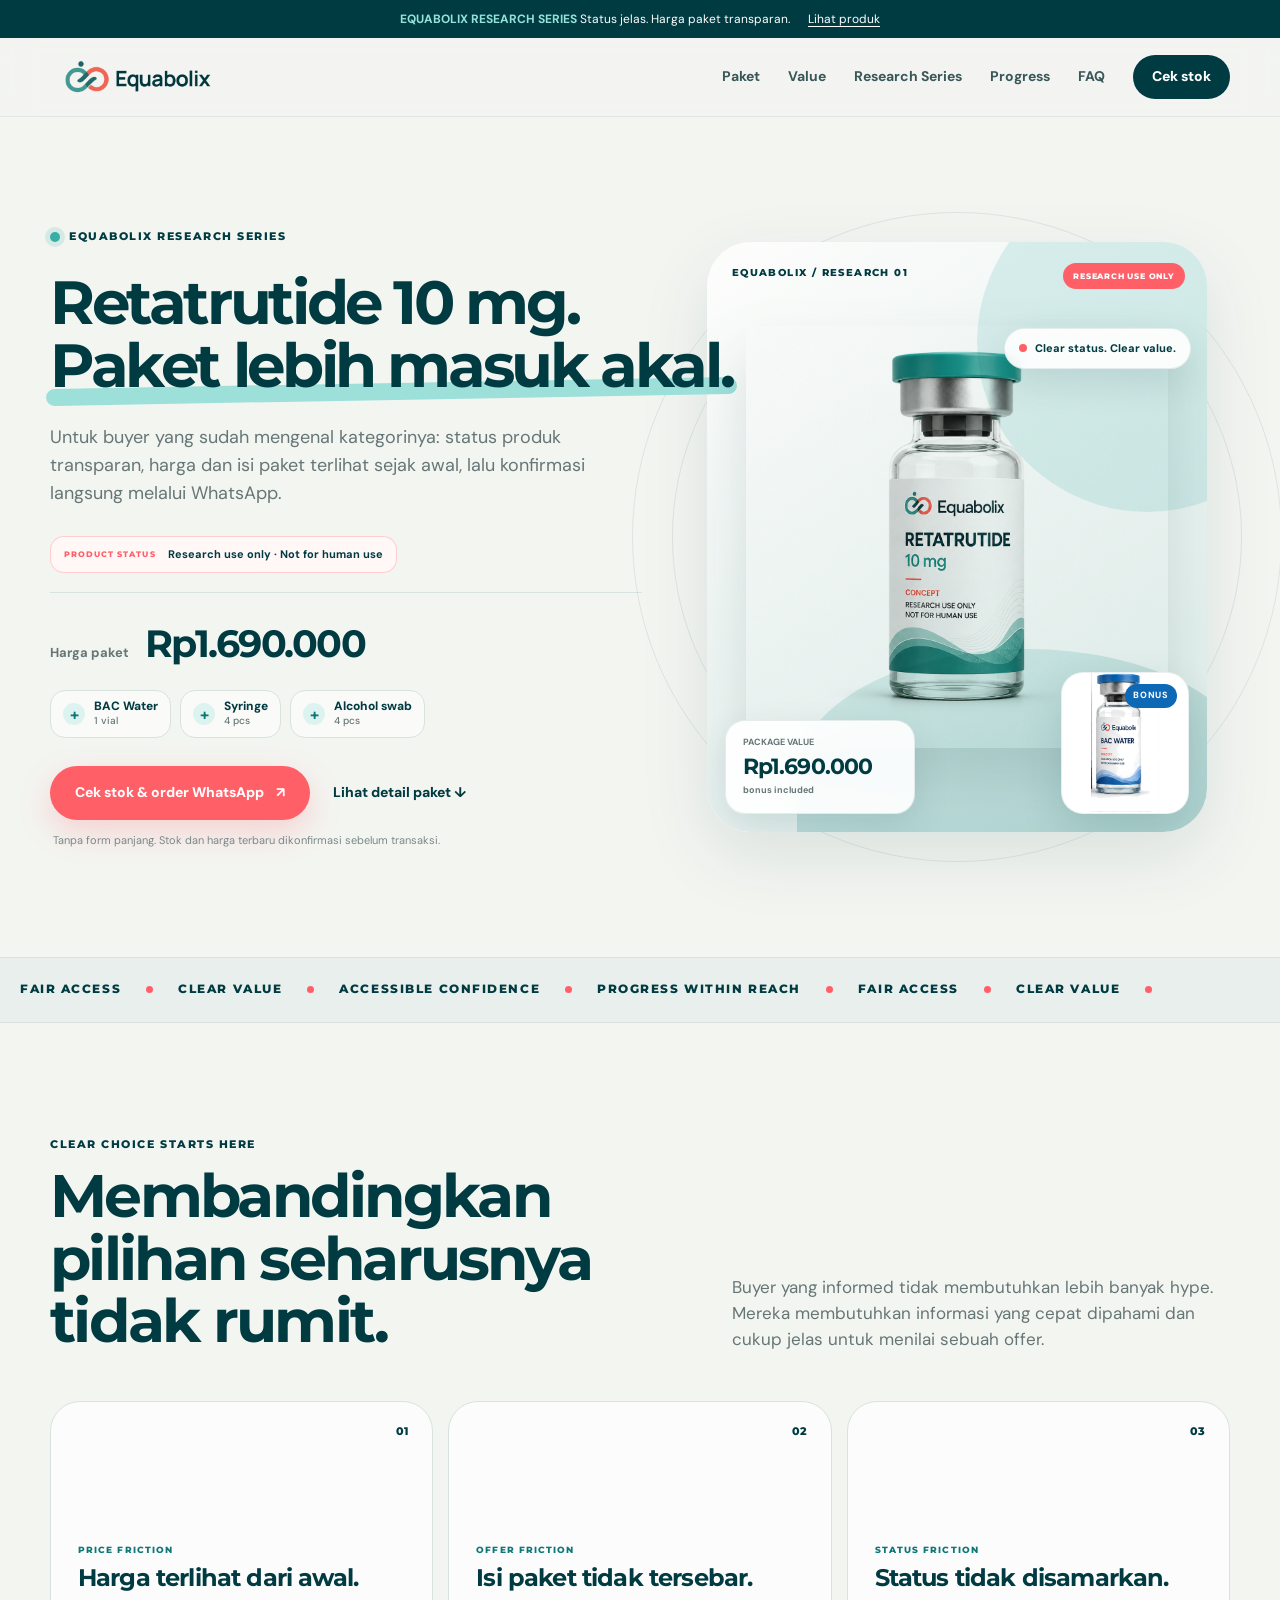
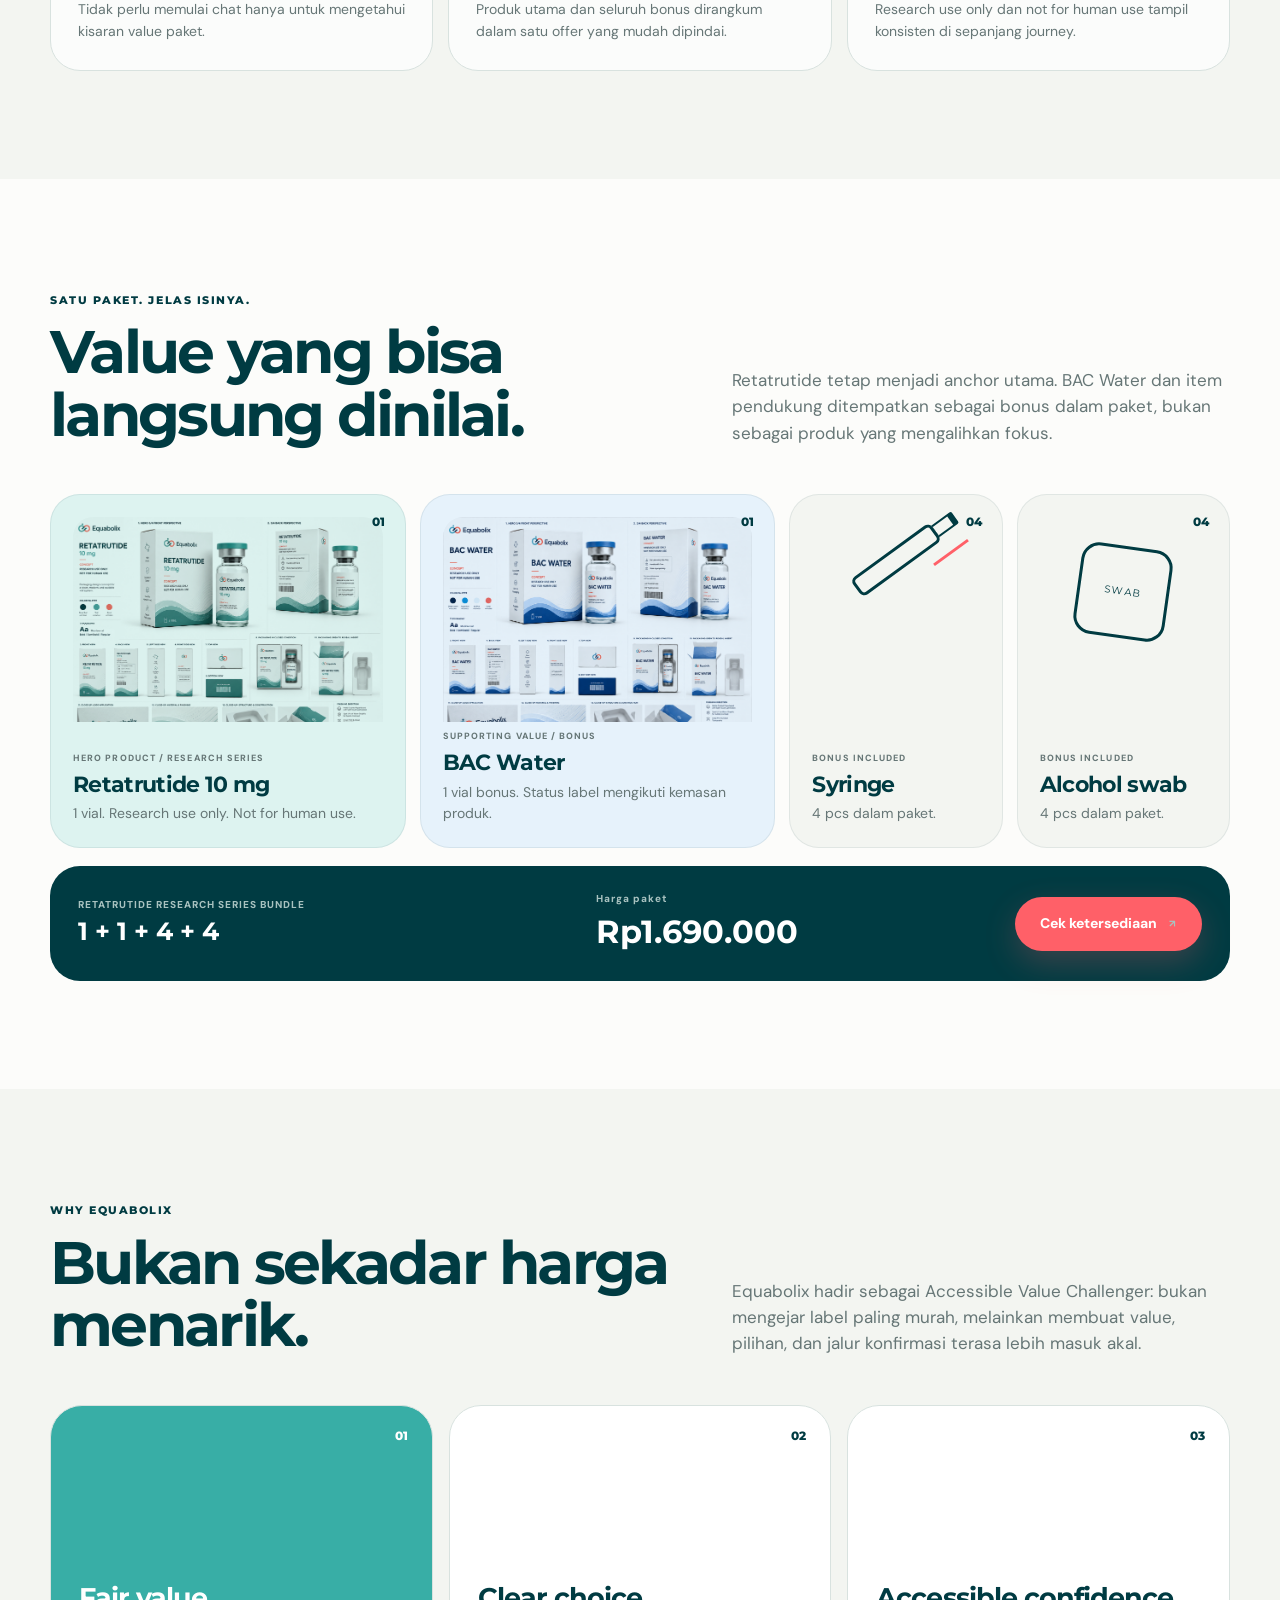
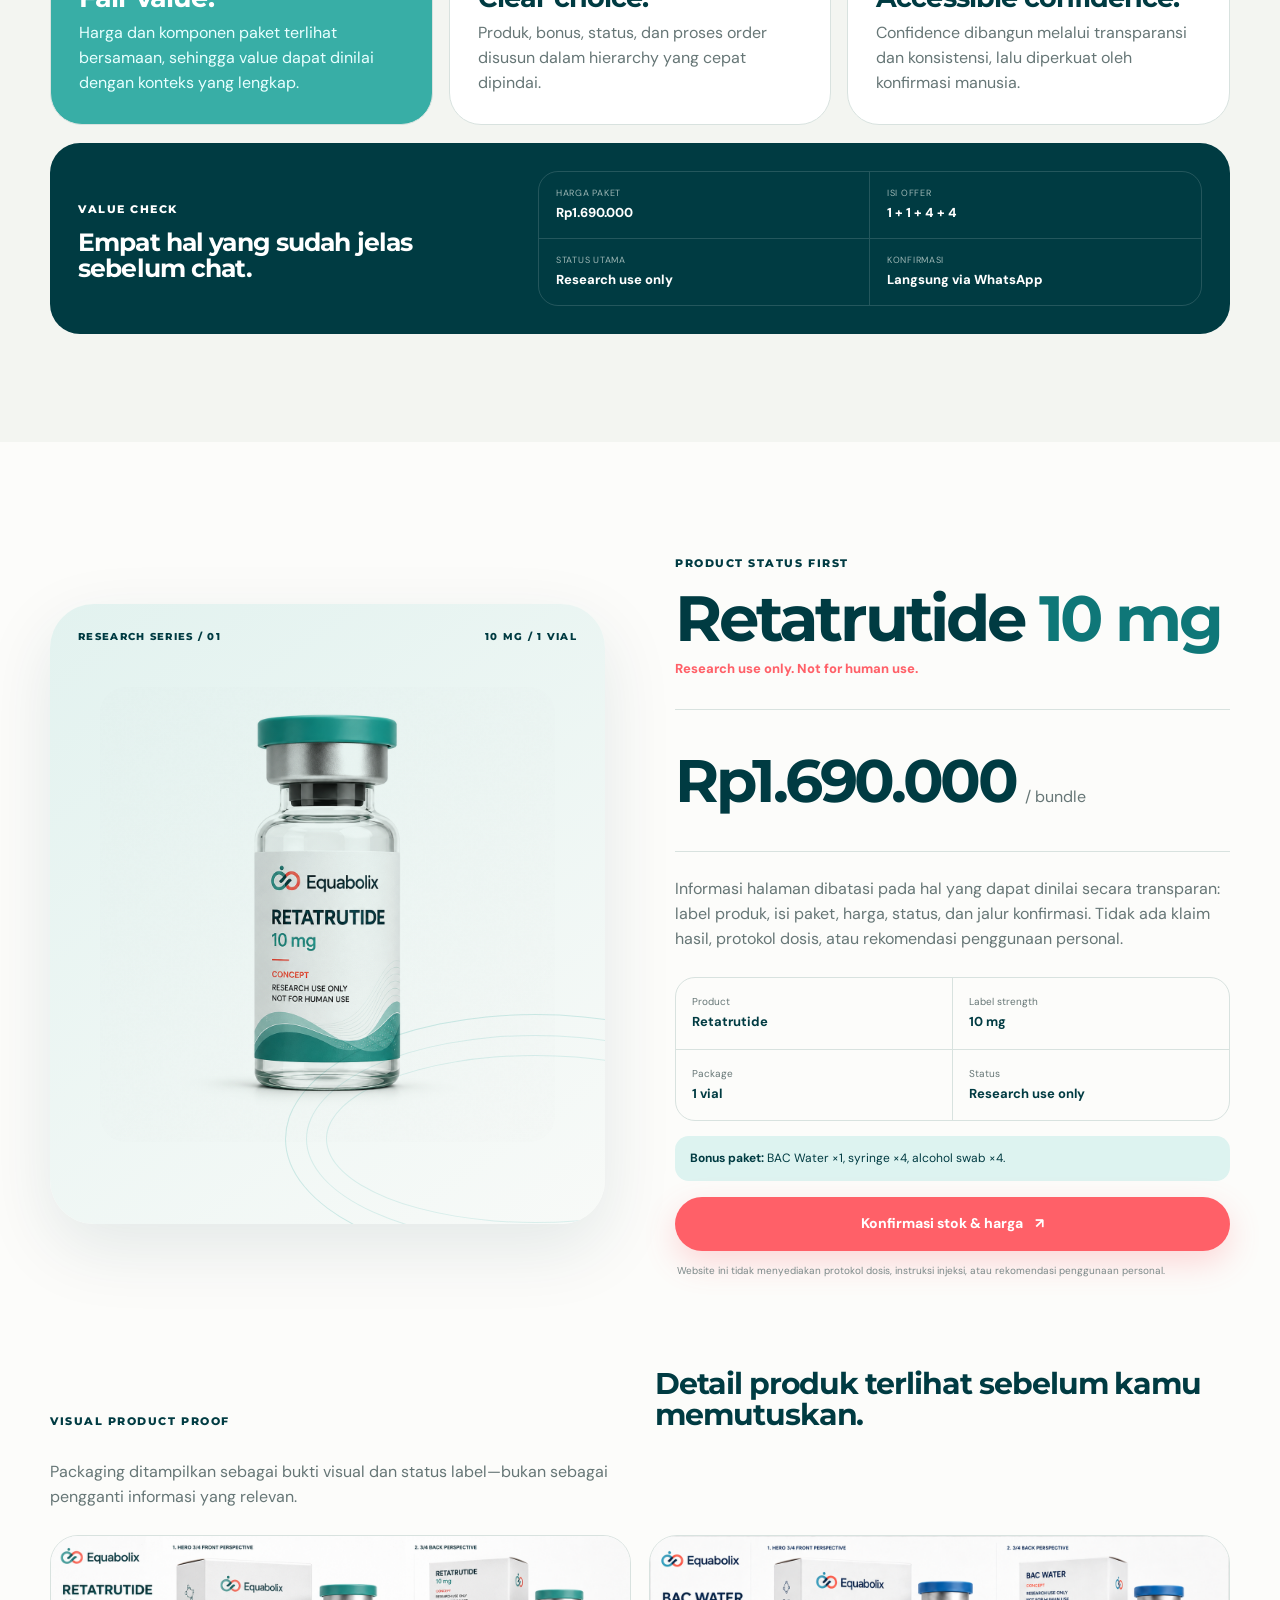
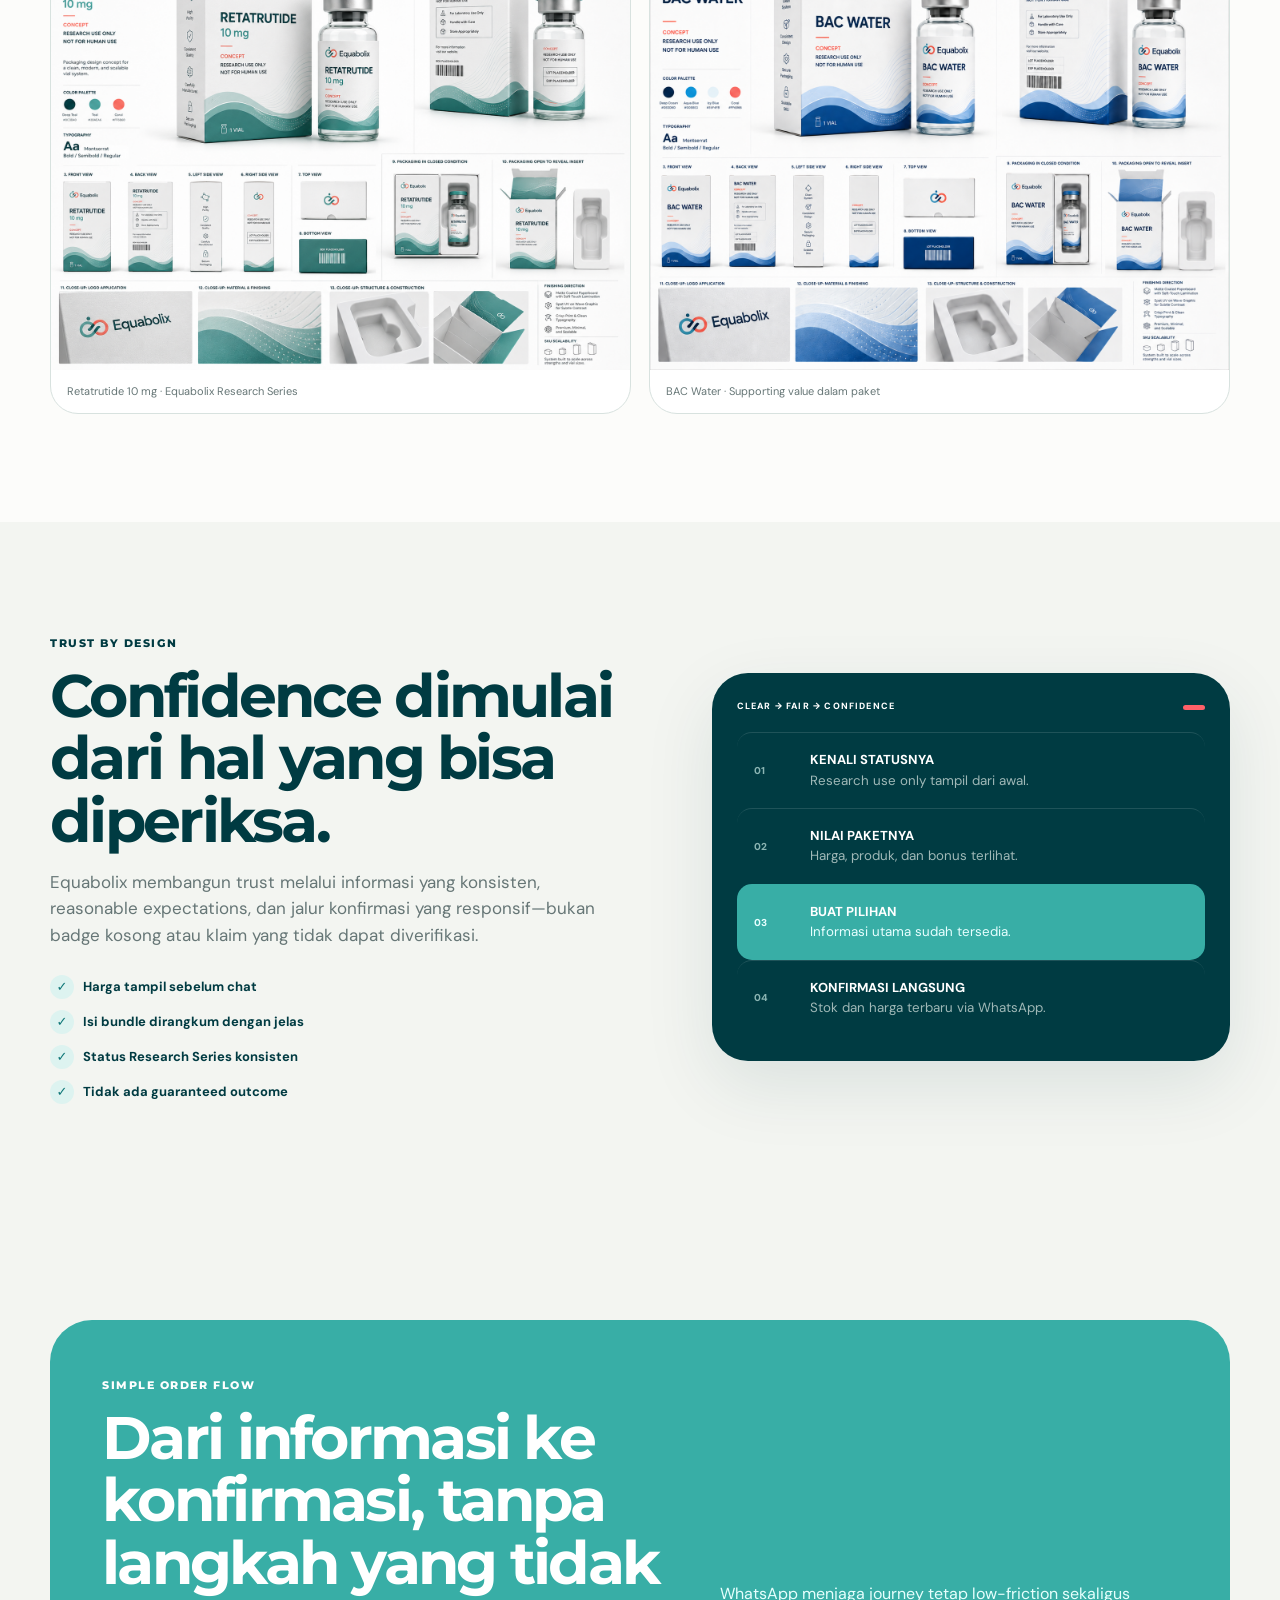
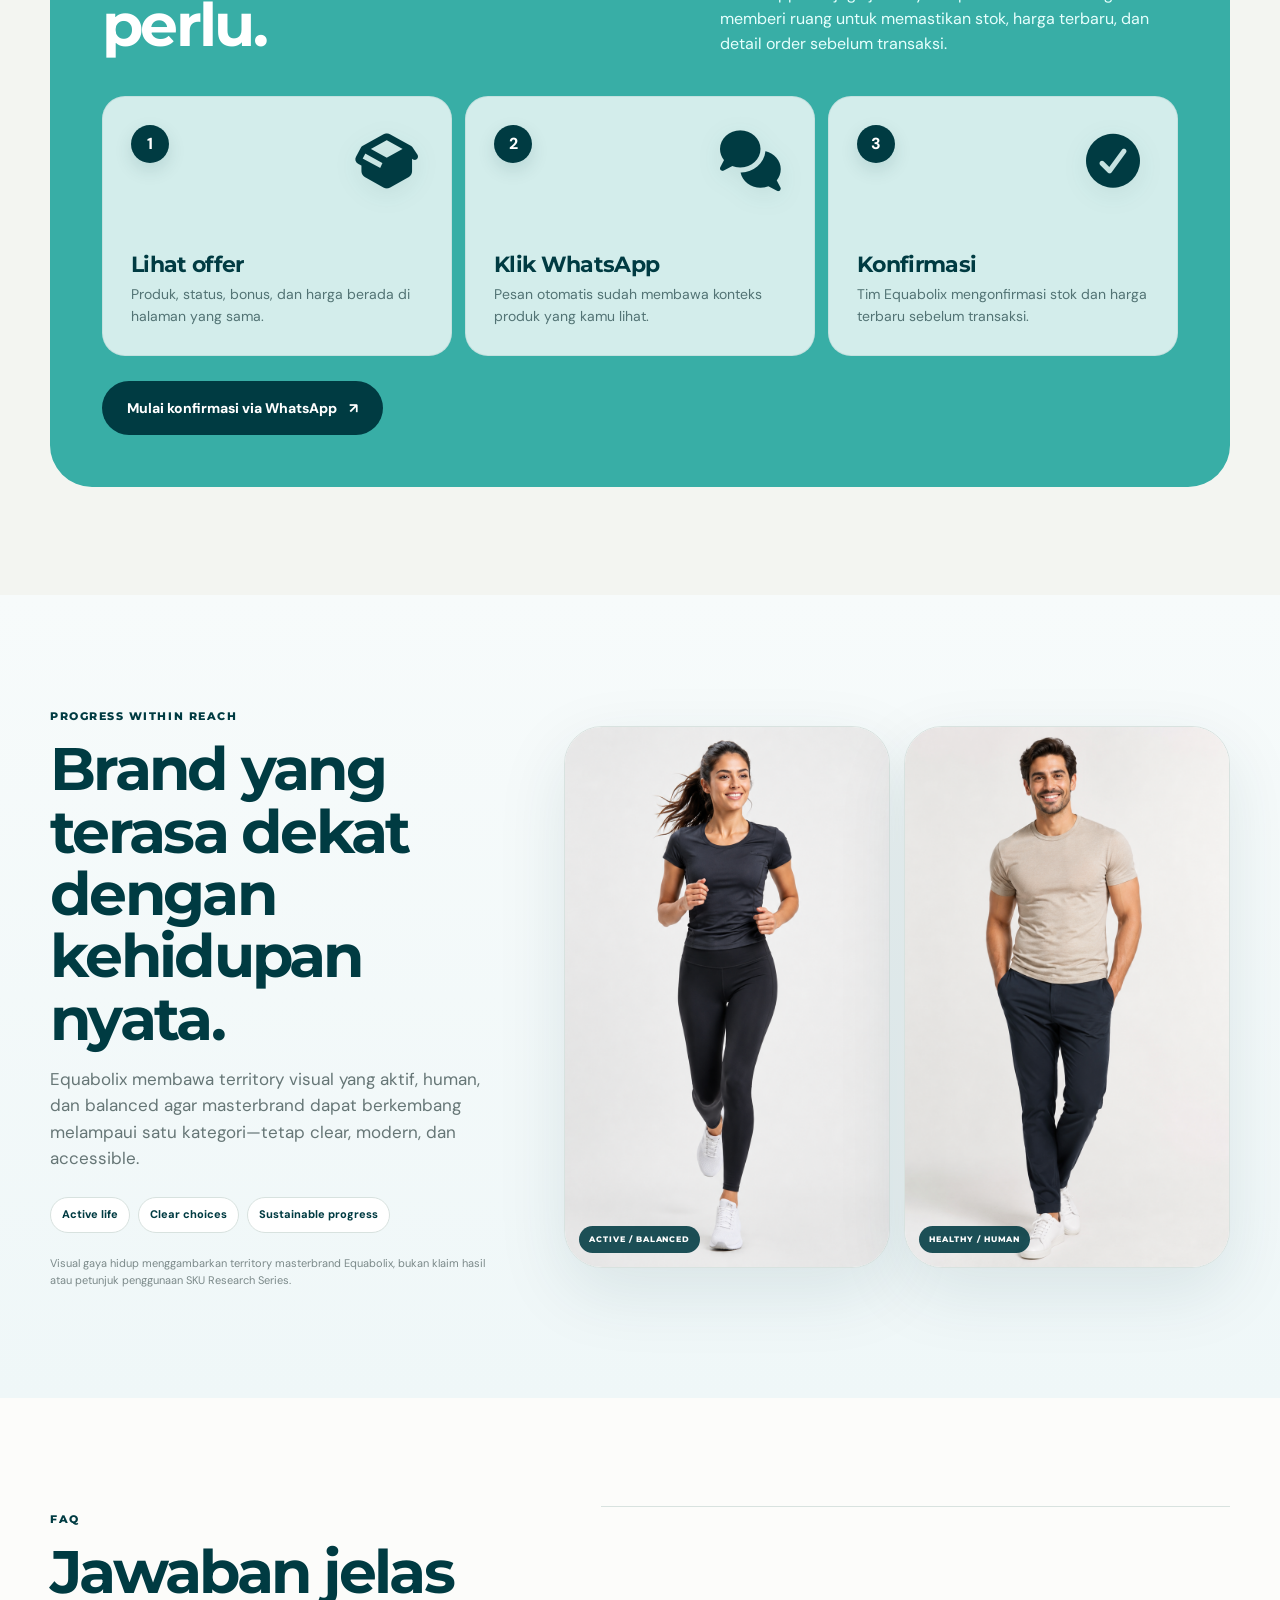
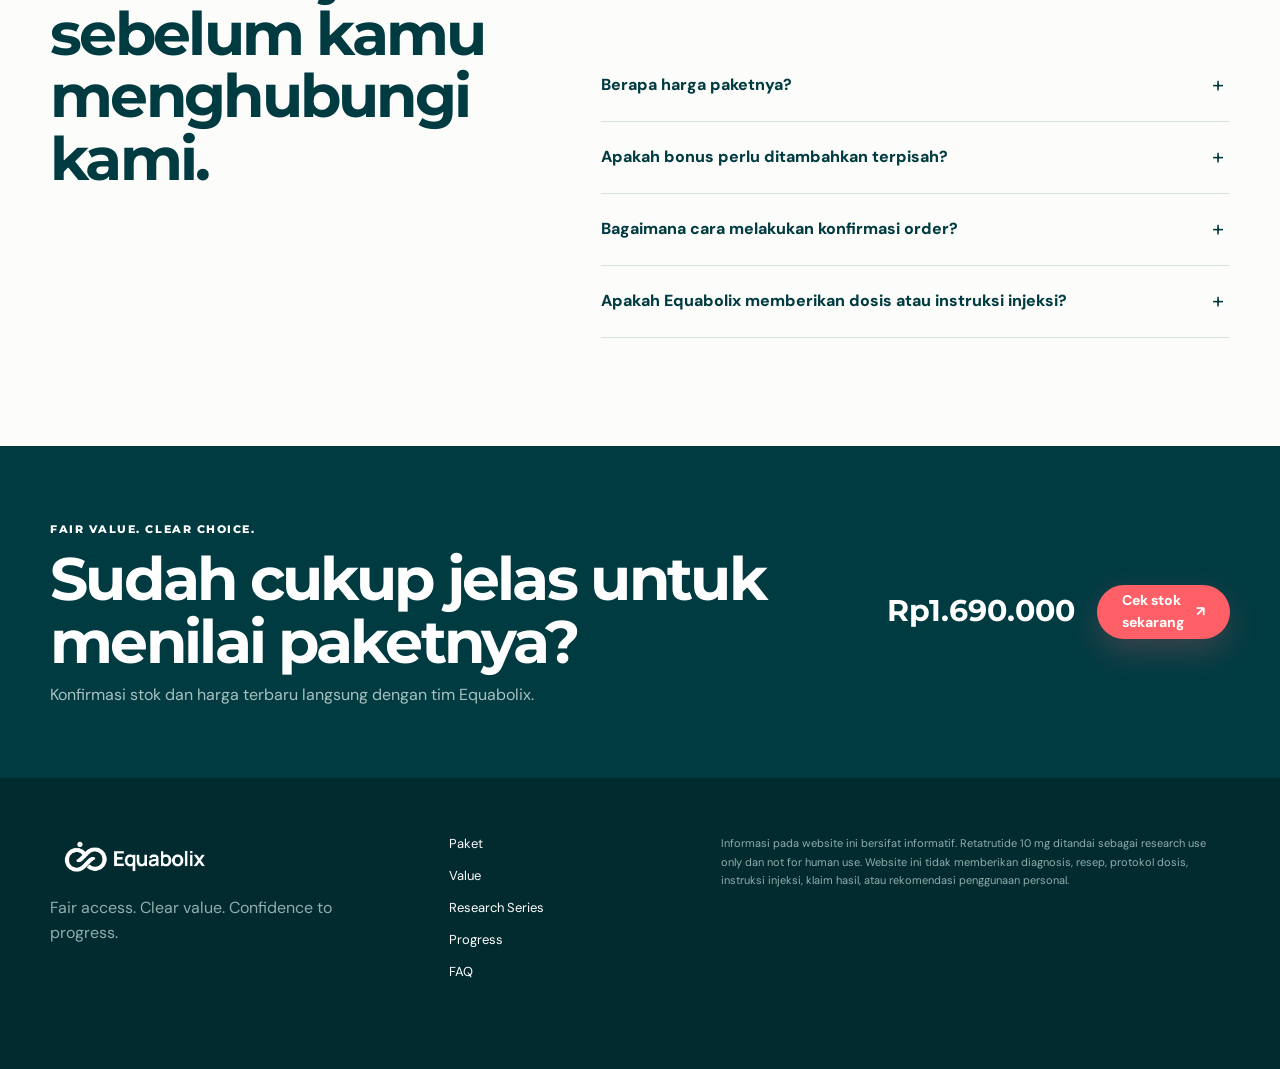
==== commit 08fcd608: "Equabolix v4" ====
--- a/index.html
+++ b/index.html
@@ -14,7 +14,9 @@
   <link rel="preconnect" href="https://fonts.googleapis.com" />
   <link rel="preconnect" href="https://fonts.gstatic.com" crossorigin />
   <link href="https://fonts.googleapis.com/css2?family=DM+Sans:wght@400;500;600;700&family=Montserrat:wght@600;700;800&display=swap" rel="stylesheet" />
-  <link rel="stylesheet" href="styles.css?v=4.0" />
+  <link rel="stylesheet" href="assets/fontawesome/css/fontawesome.min.css?v=7.3.1" />
+  <link rel="stylesheet" href="assets/fontawesome/css/solid.min.css?v=7.3.1" />
+  <link rel="stylesheet" href="styles.css?v=4.5" />
 </head>
 <body>
   <div class="announcement">
@@ -229,14 +231,23 @@
       </div>
     </section>
 
-    <section class="section order-section">
+    <section class="section order-section" id="order">
       <div class="container">
         <div class="order-panel">
           <div class="order-panel__head"><div><span class="kicker">SIMPLE ORDER FLOW</span><h2>Dari informasi ke konfirmasi, tanpa langkah yang tidak perlu.</h2></div><p>WhatsApp menjaga journey tetap low-friction sekaligus memberi ruang untuk memastikan stok, harga terbaru, dan detail order sebelum transaksi.</p></div>
           <div class="steps">
-            <div class="step"><span>1</span><h3>Lihat offer</h3><p>Produk, status, bonus, dan harga berada di halaman yang sama.</p></div>
-            <div class="step"><span>2</span><h3>Klik WhatsApp</h3><p>Pesan otomatis sudah membawa konteks produk yang kamu lihat.</p></div>
-            <div class="step"><span>3</span><h3>Konfirmasi</h3><p>Tim Equabolix mengonfirmasi stok dan harga terbaru sebelum transaksi.</p></div>
+            <div class="step">
+              <div class="step__top"><span class="step__number">1</span><i class="step__icon fa-solid fa-box-open" aria-hidden="true"></i></div>
+              <h3>Lihat offer</h3><p>Produk, status, bonus, dan harga berada di halaman yang sama.</p>
+            </div>
+            <div class="step">
+              <div class="step__top"><span class="step__number">2</span><i class="step__icon fa-solid fa-comments" aria-hidden="true"></i></div>
+              <h3>Klik WhatsApp</h3><p>Pesan otomatis sudah membawa konteks produk yang kamu lihat.</p>
+            </div>
+            <div class="step">
+              <div class="step__top"><span class="step__number">3</span><i class="step__icon fa-solid fa-circle-check" aria-hidden="true"></i></div>
+              <h3>Konfirmasi</h3><p>Tim Equabolix mengonfirmasi stok dan harga terbaru sebelum transaksi.</p>
+            </div>
           </div>
           <a class="btn btn--dark js-wa" href="#" data-message="Halo Equabolix, saya sudah melihat detail paket Retatrutide 10 mg Research Series. Saya ingin konfirmasi stok dan proses order.">Mulai konfirmasi via WhatsApp <span aria-hidden="true">&#8599;</span></a>
         </div>
--- a/assets/fontawesome/css/solid.min.css
+++ b/assets/fontawesome/css/solid.min.css
@@ -0,0 +1,6 @@
+/*!
+ * Font Awesome Free 7.3.1 by @fontawesome - https://fontawesome.com
+ * License - https://fontawesome.com/license/free (Icons: CC BY 4.0, Fonts: SIL OFL 1.1, Code: MIT License)
+ * Copyright 2026 Fonticons, Inc.
+ */
+:host,:root{--fa-family-classic:"Font Awesome 7 Free";--fa-font-solid:normal 900 1em/1 var(--fa-family-classic);--fa-style-family-classic:var(--fa-family-classic)}@font-face{font-family:"Font Awesome 7 Free";font-style:normal;font-weight:900;font-display:block;src:url(../webfonts/fa-solid-900.woff2)}.fas{--fa-style:900}.fa-classic,.fas{--fa-family:var(--fa-family-classic)}.fa-solid{--fa-style:900}
--- a/styles.css
+++ b/styles.css
@@ -247,6 +247,11 @@
 .progress-points{display:flex;gap:8px;flex-wrap:wrap;margin:0 0 22px}
 .progress-points span{padding:8px 11px;border:1px solid var(--line);border-radius:999px;background:white;font-size:11px;font-weight:800}
 .people-copy .people-note{margin:0;font-size:11px;line-height:1.6;color:#7B8989}
+
+.step{position:relative;min-height:260px;padding:28px;display:flex;flex-direction:column;justify-content:flex-end}
+.step__top{position:absolute;inset:28px 28px auto;display:flex;align-items:flex-start;justify-content:space-between;margin:0;pointer-events:none}
+.step__number{display:grid;place-items:center;flex:0 0 auto;width:38px;height:38px;border-radius:50%;background:var(--ink);color:white;font-weight:800;font-size:16px;box-shadow:0 7px 18px rgba(0,59,66,.13)}
+.step__icon{display:grid!important;place-items:center;width:72px;height:72px;padding:0;border:0;background:transparent;color:var(--ink);font-size:54px;line-height:1;filter:drop-shadow(0 6px 12px rgba(0,59,66,.08))}
 
 .reveal{opacity:1;transform:none}
 .js .reveal{opacity:0;transform:translateY(18px)}
@@ -292,4 +297,8 @@
   .people-stage{border-radius:24px}
   .people-stage img{height:360px}
   .people-stage--runner{transform:translateY(-12px)}
-}
+  .step{min-height:230px;padding:24px}
+  .step__top{inset:23px 23px auto}
+  .step__number{width:34px;height:34px;font-size:14px}
+  .step__icon{width:60px;height:60px;font-size:45px}
+}
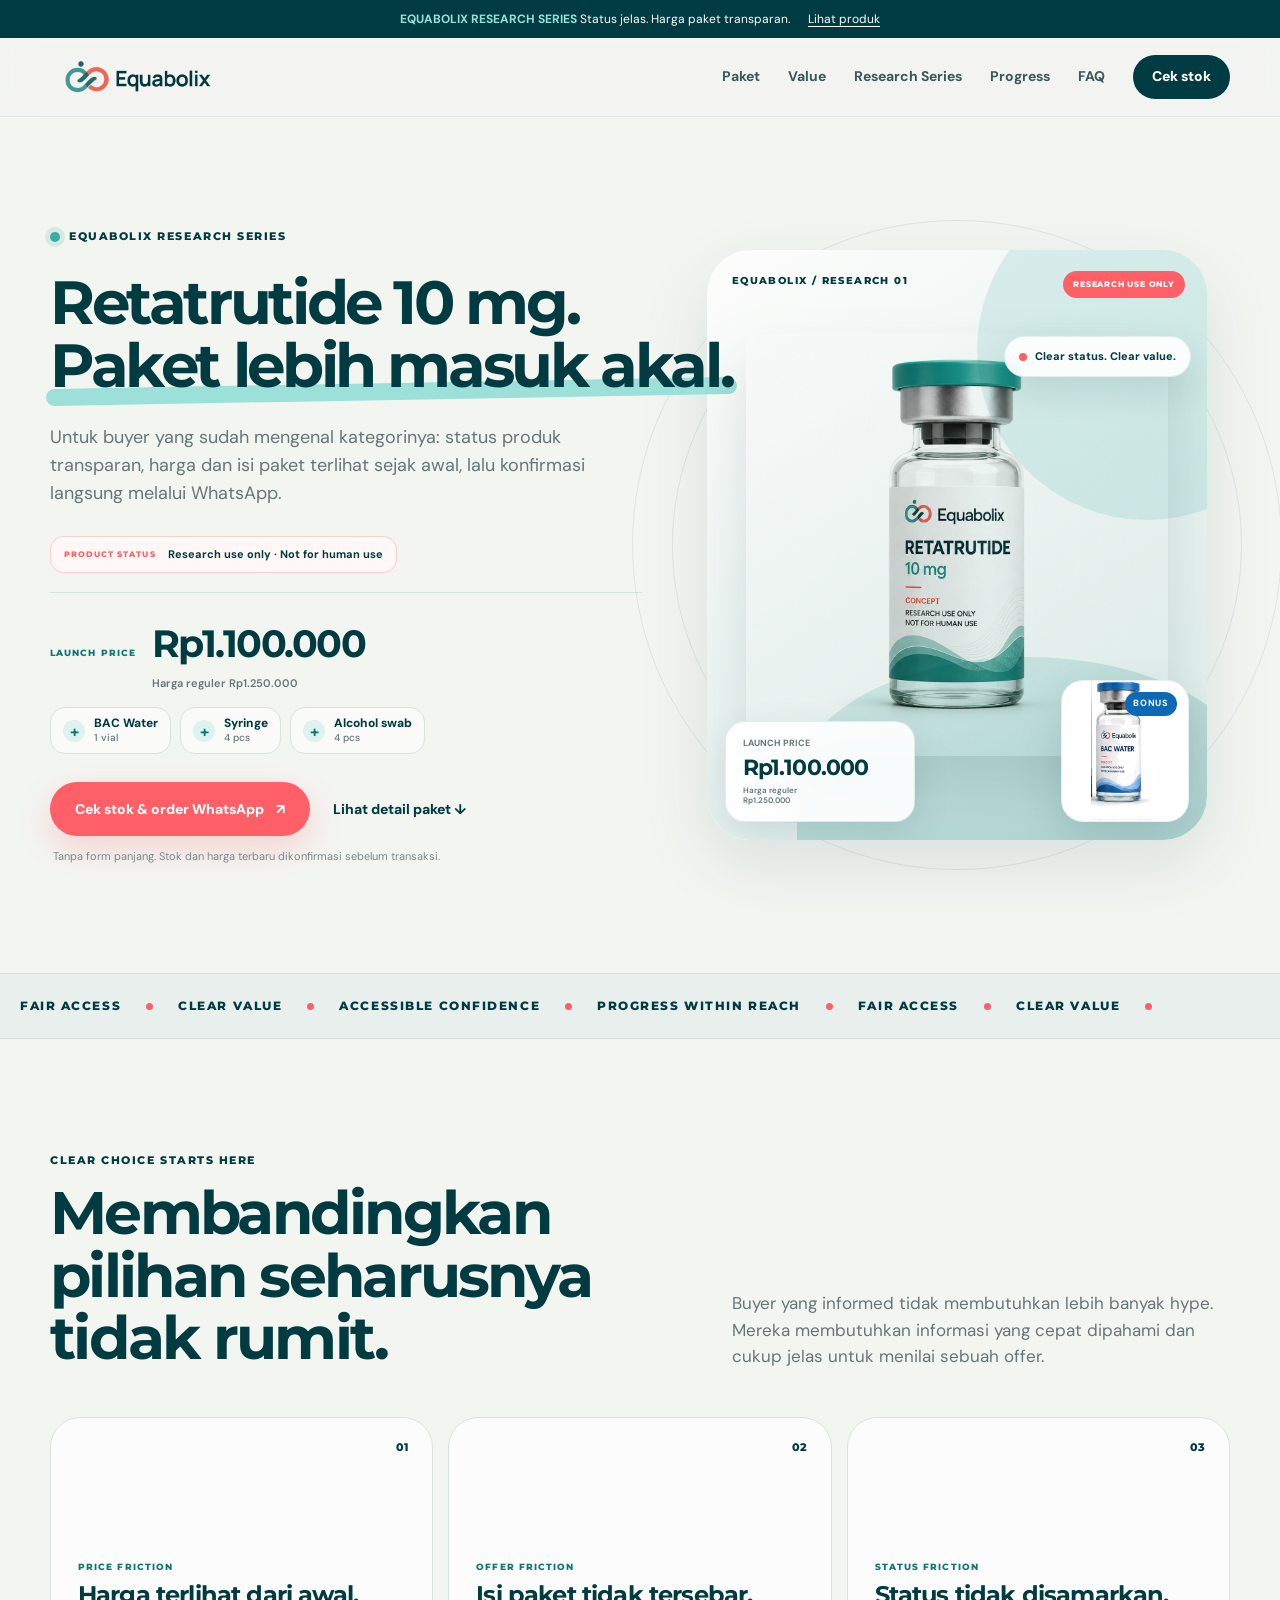
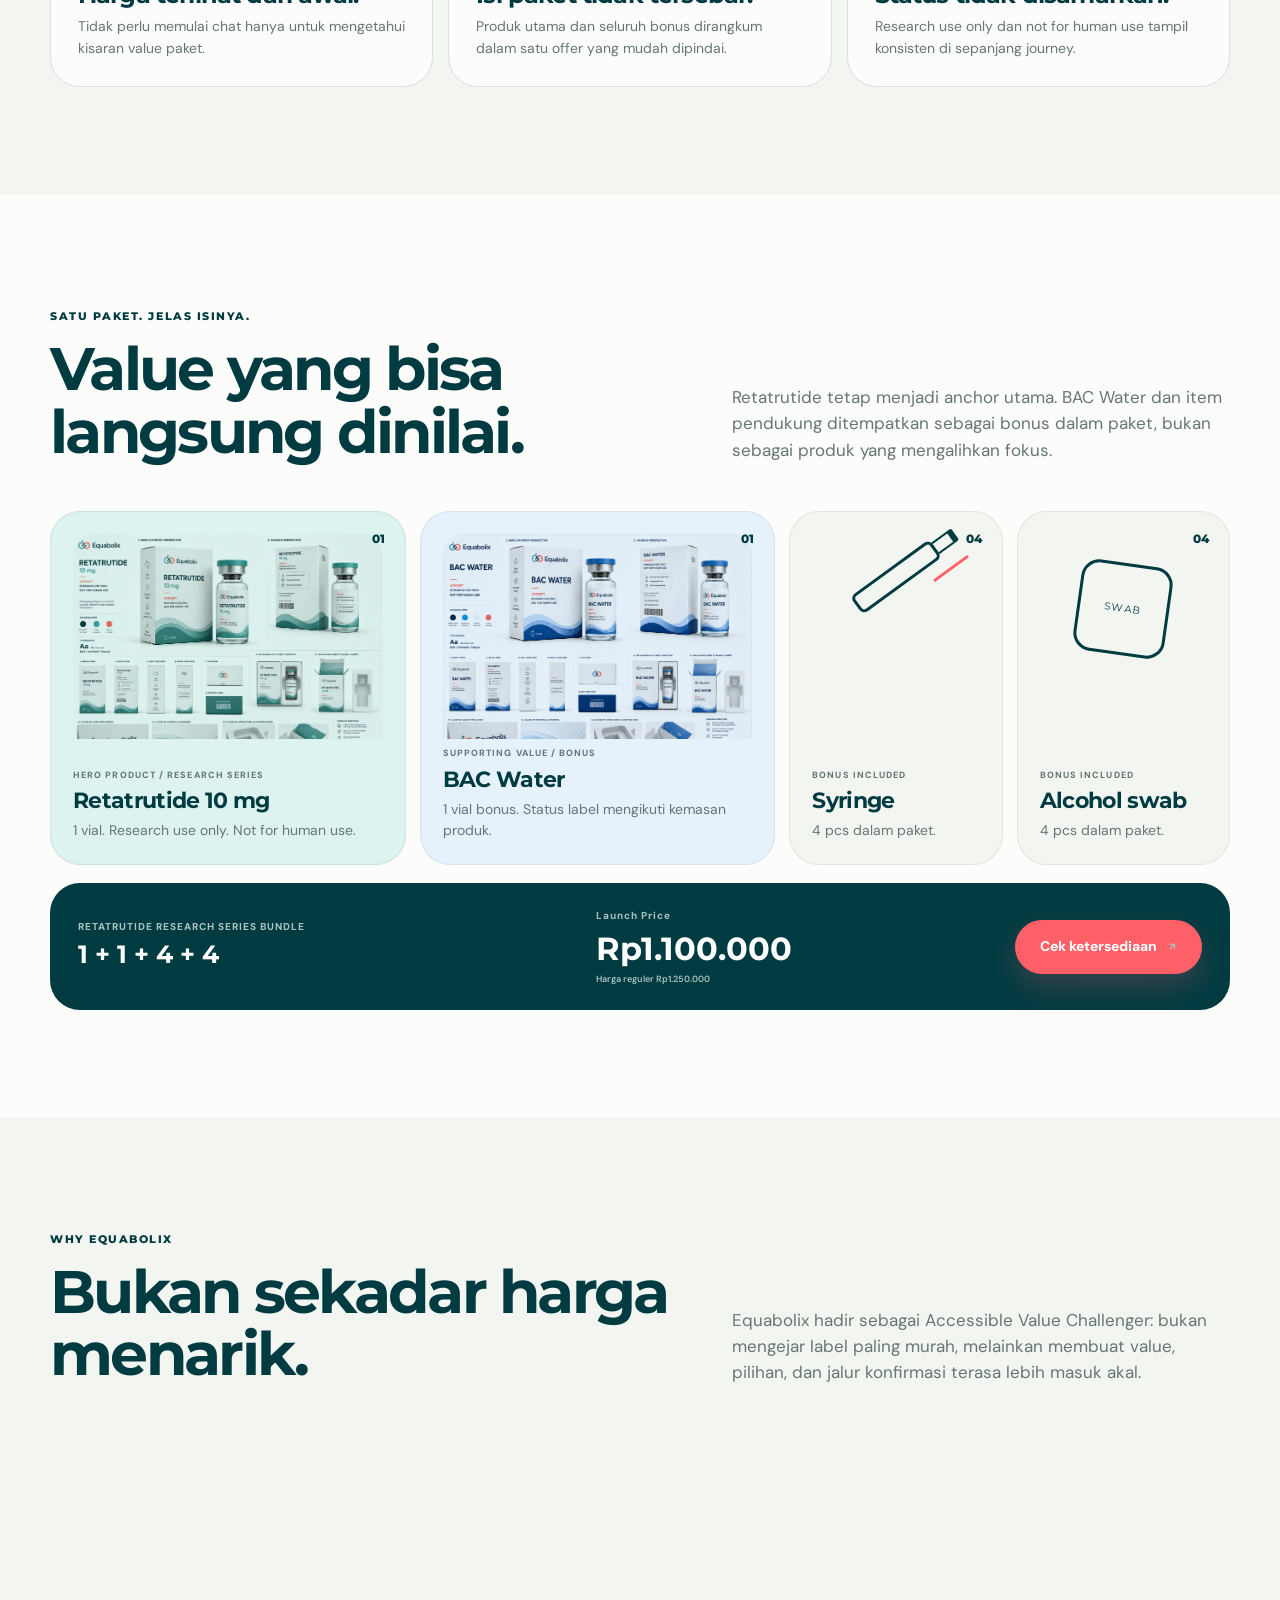
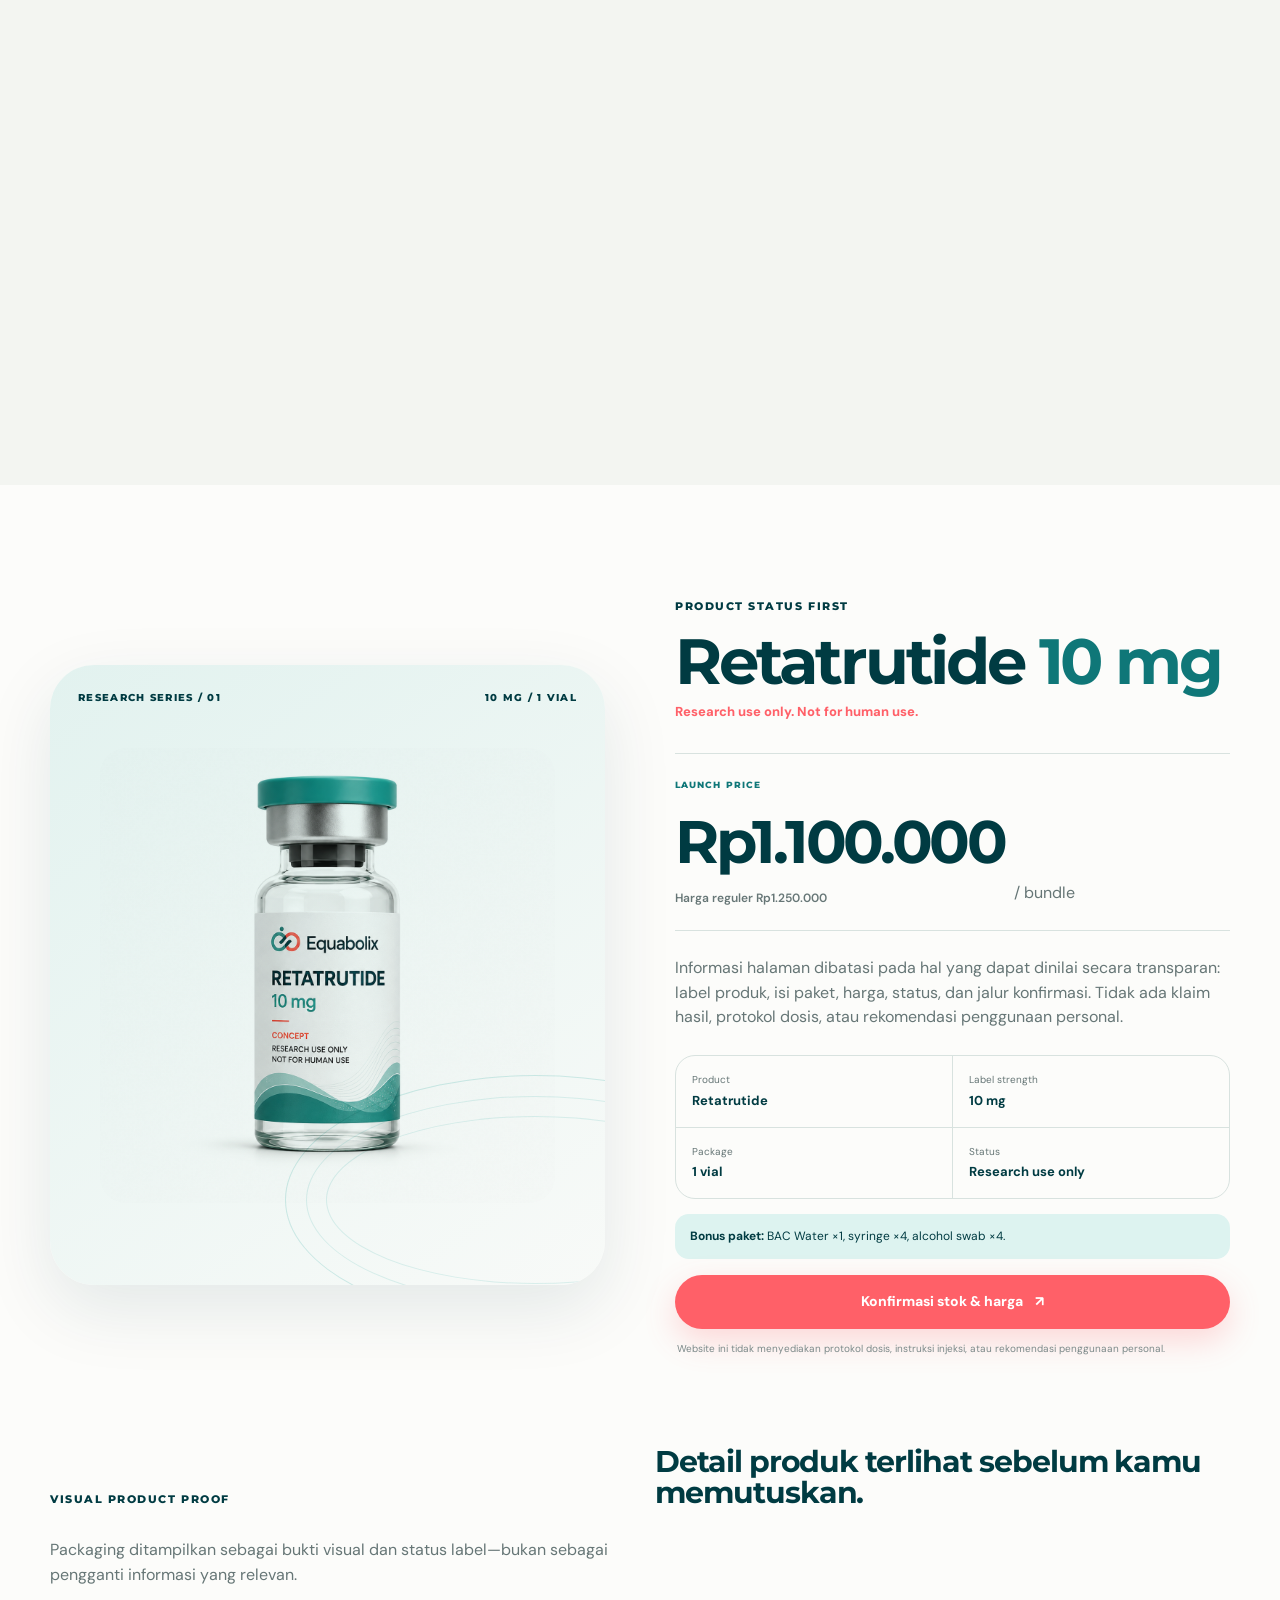
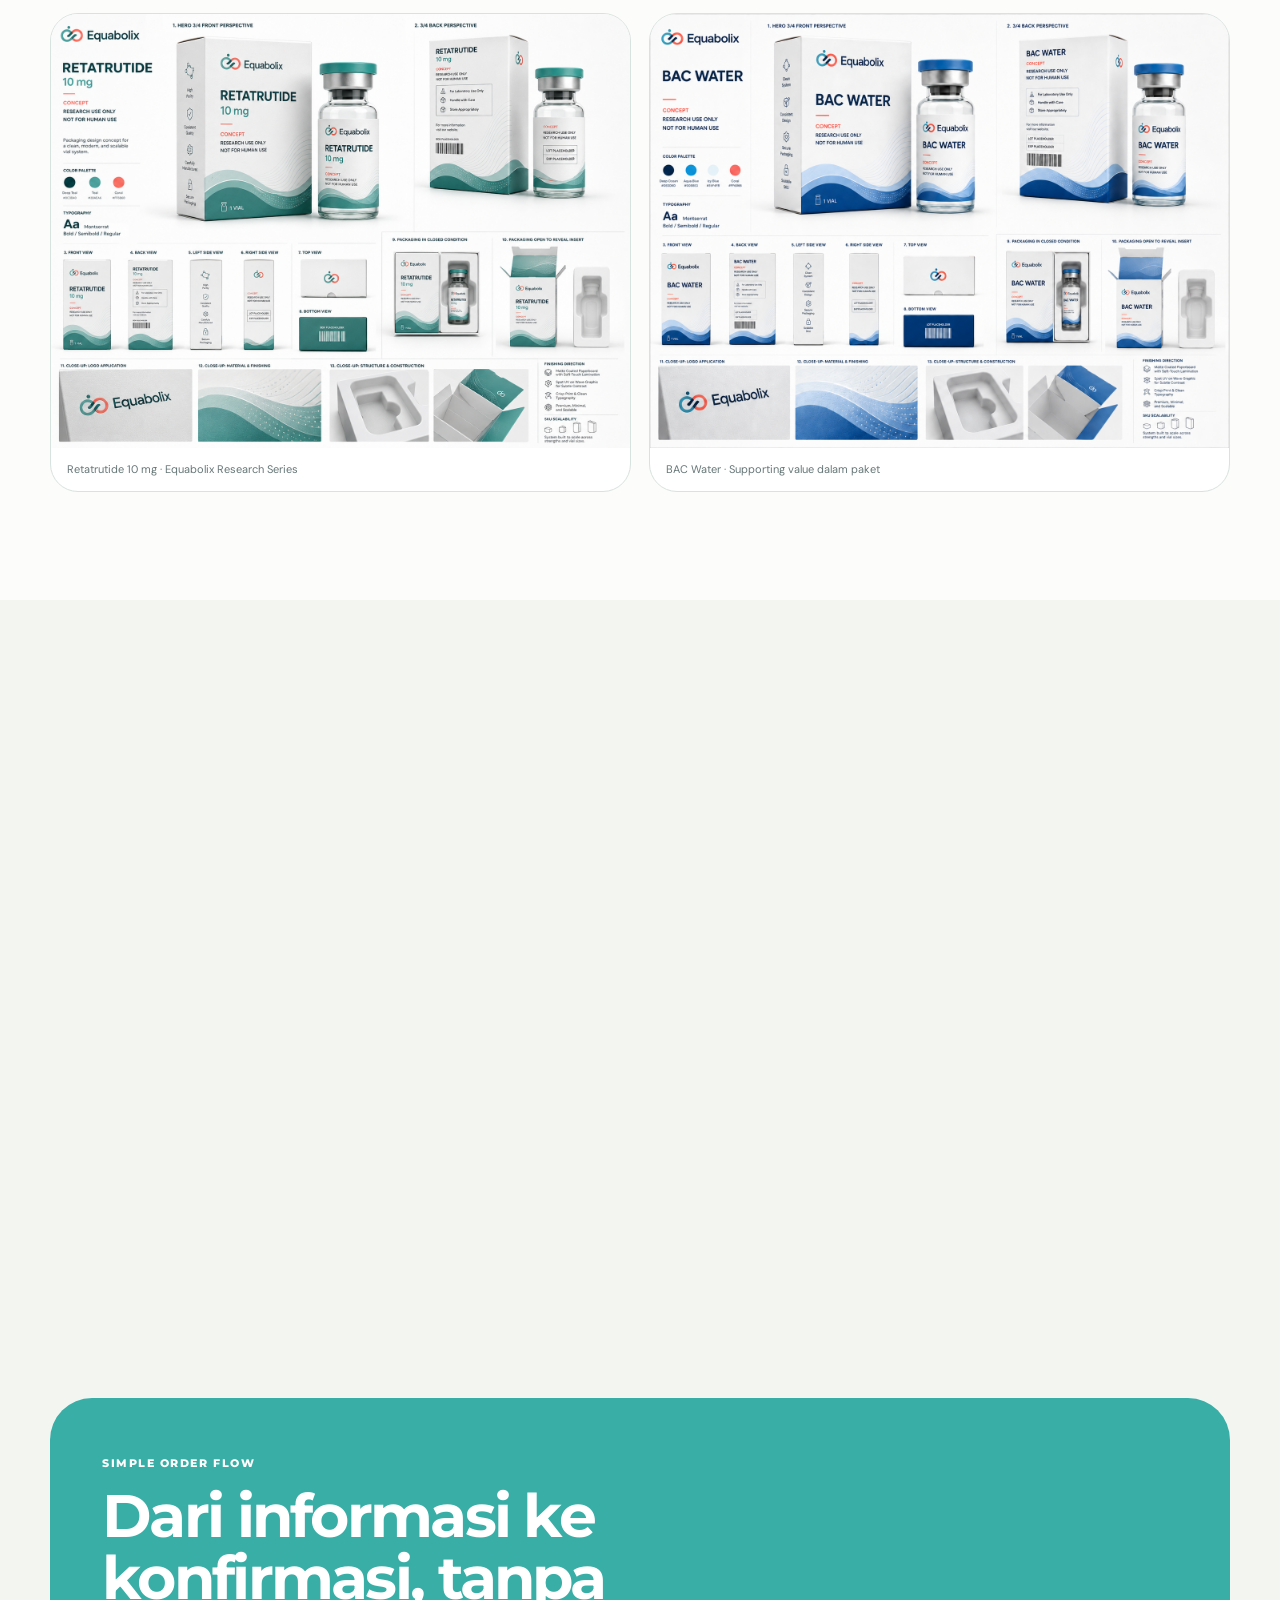
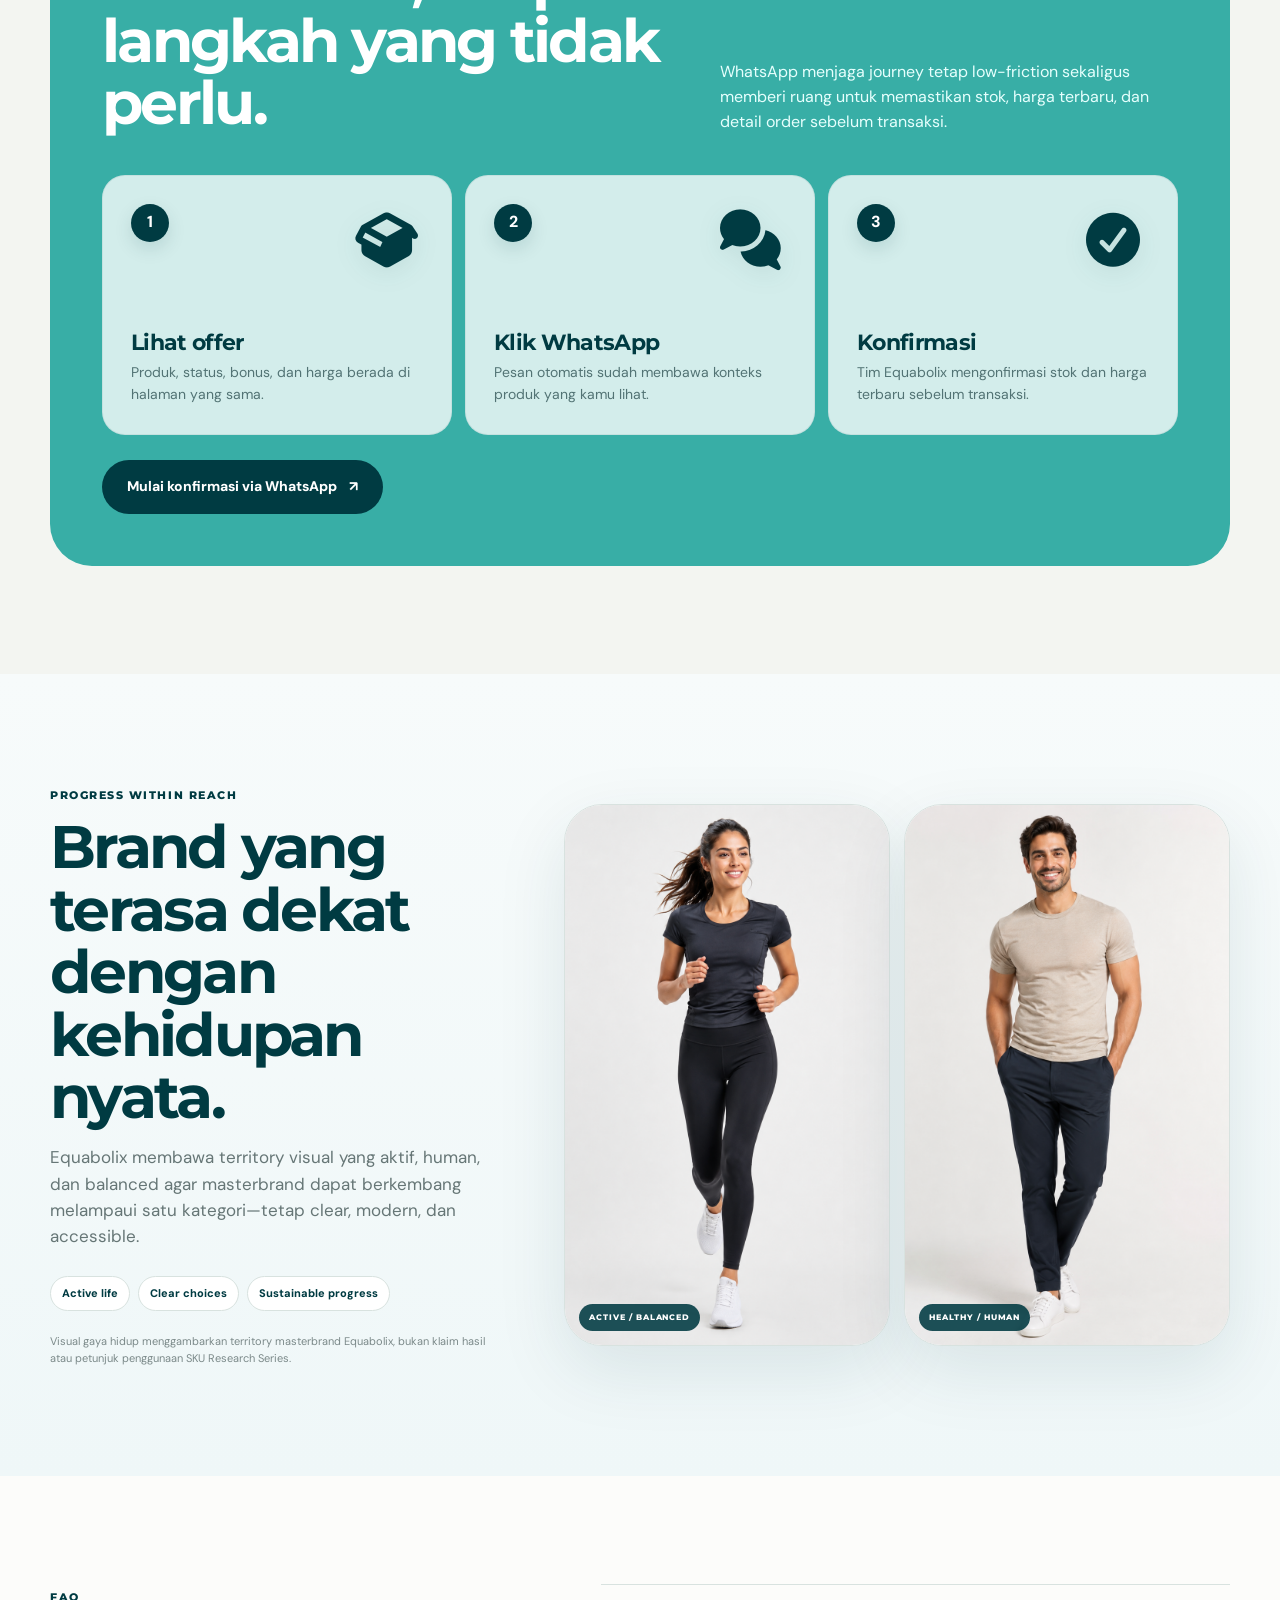
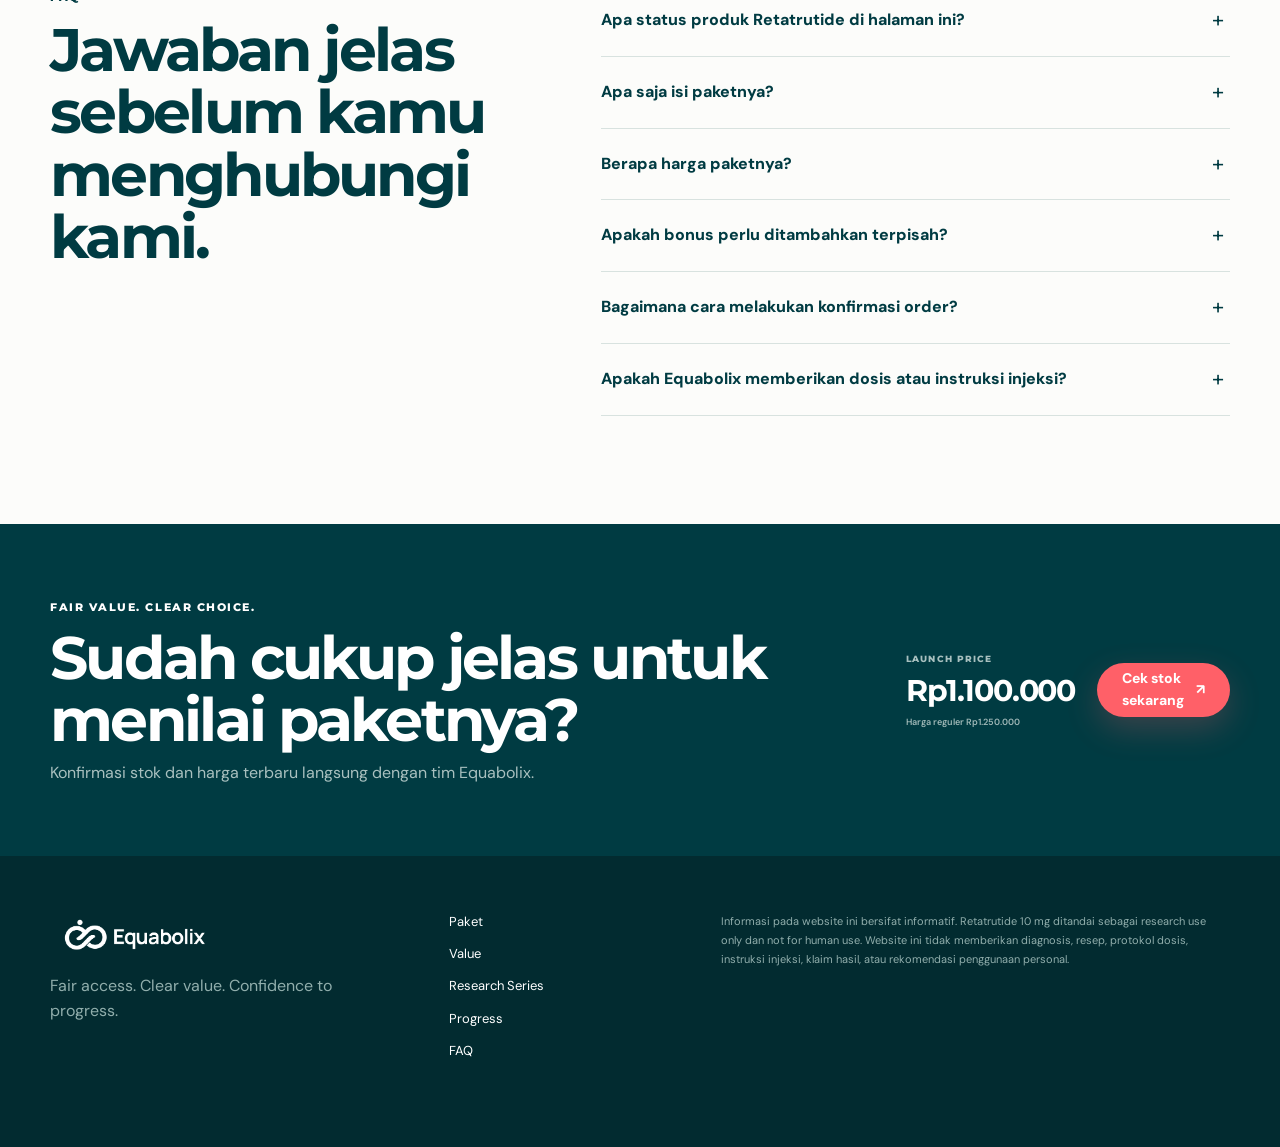
==== commit 90f44278: "equabolix v4 update" ====
--- a/index.html
+++ b/index.html
@@ -16,7 +16,7 @@
   <link href="https://fonts.googleapis.com/css2?family=DM+Sans:wght@400;500;600;700&family=Montserrat:wght@600;700;800&display=swap" rel="stylesheet" />
   <link rel="stylesheet" href="assets/fontawesome/css/fontawesome.min.css?v=7.3.1" />
   <link rel="stylesheet" href="assets/fontawesome/css/solid.min.css?v=7.3.1" />
-  <link rel="stylesheet" href="styles.css?v=4.5" />
+  <link rel="stylesheet" href="styles.css?v=4.6" />
 </head>
 <body>
   <div class="announcement">
@@ -57,8 +57,11 @@
           </div>
 
           <div class="hero__offerline">
-            <span>Harga paket</span>
-            <strong data-price>Rp1.690.000</strong>
+            <span class="price-label">Launch Price</span>
+            <div class="price-stack">
+              <strong data-price>Rp1.100.000</strong>
+              <small class="regular-price">Harga reguler <span data-regular-price>Rp1.250.000</span></small>
+            </div>
           </div>
 
           <div class="bonus-strip" aria-label="Bonus dalam paket">
@@ -84,7 +87,7 @@
               <span>BONUS</span>
               <img src="assets/bac-water-bottle.png" alt="Vial Equabolix BAC Water" />
             </div>
-            <div class="floating-card floating-card--price"><small>PACKAGE VALUE</small><strong data-price>Rp1.690.000</strong><span>bonus included</span></div>
+            <div class="floating-card floating-card--price"><small>LAUNCH PRICE</small><strong data-price>Rp1.100.000</strong><span class="regular-price">Harga reguler <span data-regular-price>Rp1.250.000</span></span></div>
             <div class="floating-card floating-card--clear"><i></i> Clear status. Clear value.</div>
           </div>
         </div>
@@ -143,7 +146,7 @@
 
         <div class="offer-total">
           <div><span>RETATRUTIDE RESEARCH SERIES BUNDLE</span><strong>1 + 1 + 4 + 4</strong></div>
-          <div class="offer-total__price"><span>Harga paket</span><strong data-price>Rp1.690.000</strong></div>
+          <div class="offer-total__price"><span>Launch Price</span><strong data-price>Rp1.100.000</strong><small class="regular-price">Harga reguler <span data-regular-price>Rp1.250.000</span></small></div>
           <a class="btn btn--primary js-wa" href="#" data-message="Halo Equabolix, saya ingin cek ketersediaan bundle Retatrutide 10 mg Research Series. Isi paket: 1 Retatrutide, 1 BAC Water, 4 syringe, dan 4 alcohol swab.">Cek ketersediaan <span aria-hidden="true">&#8599;</span></a>
         </div>
       </div>
@@ -165,7 +168,7 @@
         <div class="comparison-panel" aria-label="Ringkasan value paket">
           <div class="comparison-panel__intro"><span class="kicker">VALUE CHECK</span><h3>Empat hal yang sudah jelas sebelum chat.</h3></div>
           <dl>
-            <div><dt>Harga paket</dt><dd data-price>Rp1.690.000</dd></div>
+            <div><dt>Launch Price</dt><dd><span data-price>Rp1.100.000</span><small class="regular-price">Harga reguler <span data-regular-price>Rp1.250.000</span></small></dd></div>
             <div><dt>Isi offer</dt><dd>1 + 1 + 4 + 4</dd></div>
             <div><dt>Status utama</dt><dd>Research use only</dd></div>
             <div><dt>Konfirmasi</dt><dd>Langsung via WhatsApp</dd></div>
@@ -185,7 +188,7 @@
           <span class="kicker">PRODUCT STATUS FIRST</span>
           <h2>Retatrutide <span>10 mg</span></h2>
           <p class="product-subtitle">Research use only. Not for human use.</p>
-          <div class="price-row"><strong data-price>Rp1.690.000</strong><span>/ bundle</span></div>
+          <div class="price-row"><div class="price-stack"><small class="price-label">Launch Price</small><strong data-price>Rp1.100.000</strong><small class="regular-price">Harga reguler <span data-regular-price>Rp1.250.000</span></small></div><span>/ bundle</span></div>
           <p class="product-description">Informasi halaman dibatasi pada hal yang dapat dinilai secara transparan: label produk, isi paket, harga, status, dan jalur konfirmasi. Tidak ada klaim hasil, protokol dosis, atau rekomendasi penggunaan personal.</p>
           <div class="spec-list">
             <div><span>Product</span><strong>Retatrutide</strong></div>
@@ -278,7 +281,7 @@
         <div class="faq-list">
           <details><summary>Apa status produk Retatrutide di halaman ini?</summary><p>Retatrutide 10 mg berada dalam Equabolix Research Series dan ditandai research use only serta not for human use.</p></details>
           <details><summary>Apa saja isi paketnya?</summary><p>1 vial Retatrutide 10 mg, bonus 1 vial BAC Water, 4 syringe, dan 4 alcohol swab.</p></details>
-          <details><summary>Berapa harga paketnya?</summary><p>Harga yang ditampilkan saat ini adalah <span data-price>Rp1.690.000</span>. Stok dan harga transaksi terbaru dikonfirmasi melalui WhatsApp sebelum order.</p></details>
+          <details><summary>Berapa harga paketnya?</summary><p>Launch Price saat ini adalah <strong data-price>Rp1.100.000</strong>, dengan harga reguler <span data-regular-price>Rp1.250.000</span>. Stok dan harga transaksi terbaru dikonfirmasi melalui WhatsApp sebelum order.</p></details>
           <details><summary>Apakah bonus perlu ditambahkan terpisah?</summary><p>Tidak. BAC Water, 4 syringe, dan 4 alcohol swab ditampilkan sebagai bonus dalam paket yang sama.</p></details>
           <details><summary>Bagaimana cara melakukan konfirmasi order?</summary><p>Klik salah satu tombol WhatsApp. Pesan sudah terisi otomatis agar tim Equabolix mengetahui produk dan paket yang sedang kamu tanyakan.</p></details>
           <details><summary>Apakah Equabolix memberikan dosis atau instruksi injeksi?</summary><p>Tidak. Website ini tidak menyediakan dosing protocol, instruksi injeksi, diagnosis, resep, atau rekomendasi penggunaan personal.</p></details>
@@ -289,7 +292,7 @@
     <section class="final-cta">
       <div class="container final-cta__inner">
         <div><span class="kicker">FAIR VALUE. CLEAR CHOICE.</span><h2>Sudah cukup jelas untuk menilai paketnya?</h2><p>Konfirmasi stok dan harga terbaru langsung dengan tim Equabolix.</p></div>
-        <div class="final-cta__action"><strong data-price>Rp1.690.000</strong><a class="btn btn--primary js-wa" href="#" data-message="Halo Equabolix, saya ingin konfirmasi stok dan order paket Retatrutide 10 mg Research Series.">Cek stok sekarang <span aria-hidden="true">&#8599;</span></a></div>
+        <div class="final-cta__action"><div class="final-price"><small>Launch Price</small><strong data-price>Rp1.100.000</strong><span class="regular-price">Harga reguler <span data-regular-price>Rp1.250.000</span></span></div><a class="btn btn--primary js-wa" href="#" data-message="Halo Equabolix, saya ingin konfirmasi stok dan order paket Retatrutide 10 mg Research Series.">Cek stok sekarang <span aria-hidden="true">&#8599;</span></a></div>
       </div>
     </section>
   </main>
@@ -303,10 +306,10 @@
   </footer>
 
   <div class="mobile-buybar">
-    <div><small>Research Series Bundle</small><strong data-price>Rp1.690.000</strong></div>
+    <div><small>Launch Price</small><strong data-price>Rp1.100.000</strong><span class="mobile-regular-price">Reguler <span data-regular-price>Rp1.250.000</span></span></div>
     <a class="btn btn--primary js-wa" href="#" data-message="Halo Equabolix, saya ingin cek stok paket Retatrutide 10 mg Research Series.">WhatsApp</a>
   </div>
 
-  <script src="script.js?v=4.0"></script>
+  <script src="script.js?v=4.1"></script>
 </body>
 </html>
--- a/styles.css
+++ b/styles.css
@@ -252,6 +252,28 @@
 .step__top{position:absolute;inset:28px 28px auto;display:flex;align-items:flex-start;justify-content:space-between;margin:0;pointer-events:none}
 .step__number{display:grid;place-items:center;flex:0 0 auto;width:38px;height:38px;border-radius:50%;background:var(--ink);color:white;font-weight:800;font-size:16px;box-shadow:0 7px 18px rgba(0,59,66,.13)}
 .step__icon{display:grid!important;place-items:center;width:72px;height:72px;padding:0;border:0;background:transparent;color:var(--ink);font-size:54px;line-height:1;filter:drop-shadow(0 6px 12px rgba(0,59,66,.08))}
+
+/* Centralized Launch Price presentation: primary price leads, regular price anchors. */
+.price-stack{display:grid;gap:2px}
+.price-label{font-family:"Montserrat",sans-serif;font-size:9px!important;font-weight:800!important;letter-spacing:.12em!important;text-transform:uppercase;color:var(--teal-deep)!important}
+.regular-price{display:block;font-size:10px!important;line-height:1.35;color:var(--muted)!important;font-weight:600!important;letter-spacing:0!important;text-transform:none!important}
+.regular-price [data-regular-price]{font:inherit;color:inherit;letter-spacing:inherit}
+.hero__offerline{align-items:center}
+.hero__offerline .price-label{margin:0}
+.hero__offerline .regular-price,.hero__offerline .regular-price [data-regular-price]{display:inline;margin:0;font-size:11px!important}
+.floating-card--price .regular-price,.floating-card--price .regular-price [data-regular-price]{font-size:8px!important;letter-spacing:0!important}
+.offer-total__price .regular-price,.offer-total__price .regular-price [data-regular-price]{color:#A8C2C0!important;font-size:9px!important;letter-spacing:0!important}
+.comparison-panel dd{display:grid;gap:2px}
+.comparison-panel .regular-price,.comparison-panel .regular-price [data-regular-price]{color:#9DB7B5!important;font-size:9px!important}
+.price-row{align-items:flex-end}
+.price-row .price-label{margin-bottom:1px}
+.price-row .regular-price{font-size:12px!important}
+.final-price{display:grid;gap:2px;min-width:max-content}
+.final-price>small{font-family:"Montserrat",sans-serif;font-size:9px;font-weight:800;letter-spacing:.12em;text-transform:uppercase;color:#A8C0BF}
+.final-price>strong{font-family:"Montserrat",sans-serif;font-size:30px;letter-spacing:-.04em}
+.final-price .regular-price,.final-price .regular-price [data-regular-price]{color:#9FB8B7!important;font-size:9px!important}
+.mobile-regular-price{font-size:8px;line-height:1.2;color:#B4CFCD}
+.mobile-regular-price [data-regular-price]{font:inherit;color:inherit}
 
 .reveal{opacity:1;transform:none}
 .js .reveal{opacity:0;transform:translateY(18px)}
@@ -301,4 +323,6 @@
   .step__top{inset:23px 23px auto}
   .step__number{width:34px;height:34px;font-size:14px}
   .step__icon{width:60px;height:60px;font-size:45px}
-}
+  .hero__offerline .price-stack{margin-top:4px}
+  .price-row>.price-stack{margin-bottom:3px}
+}
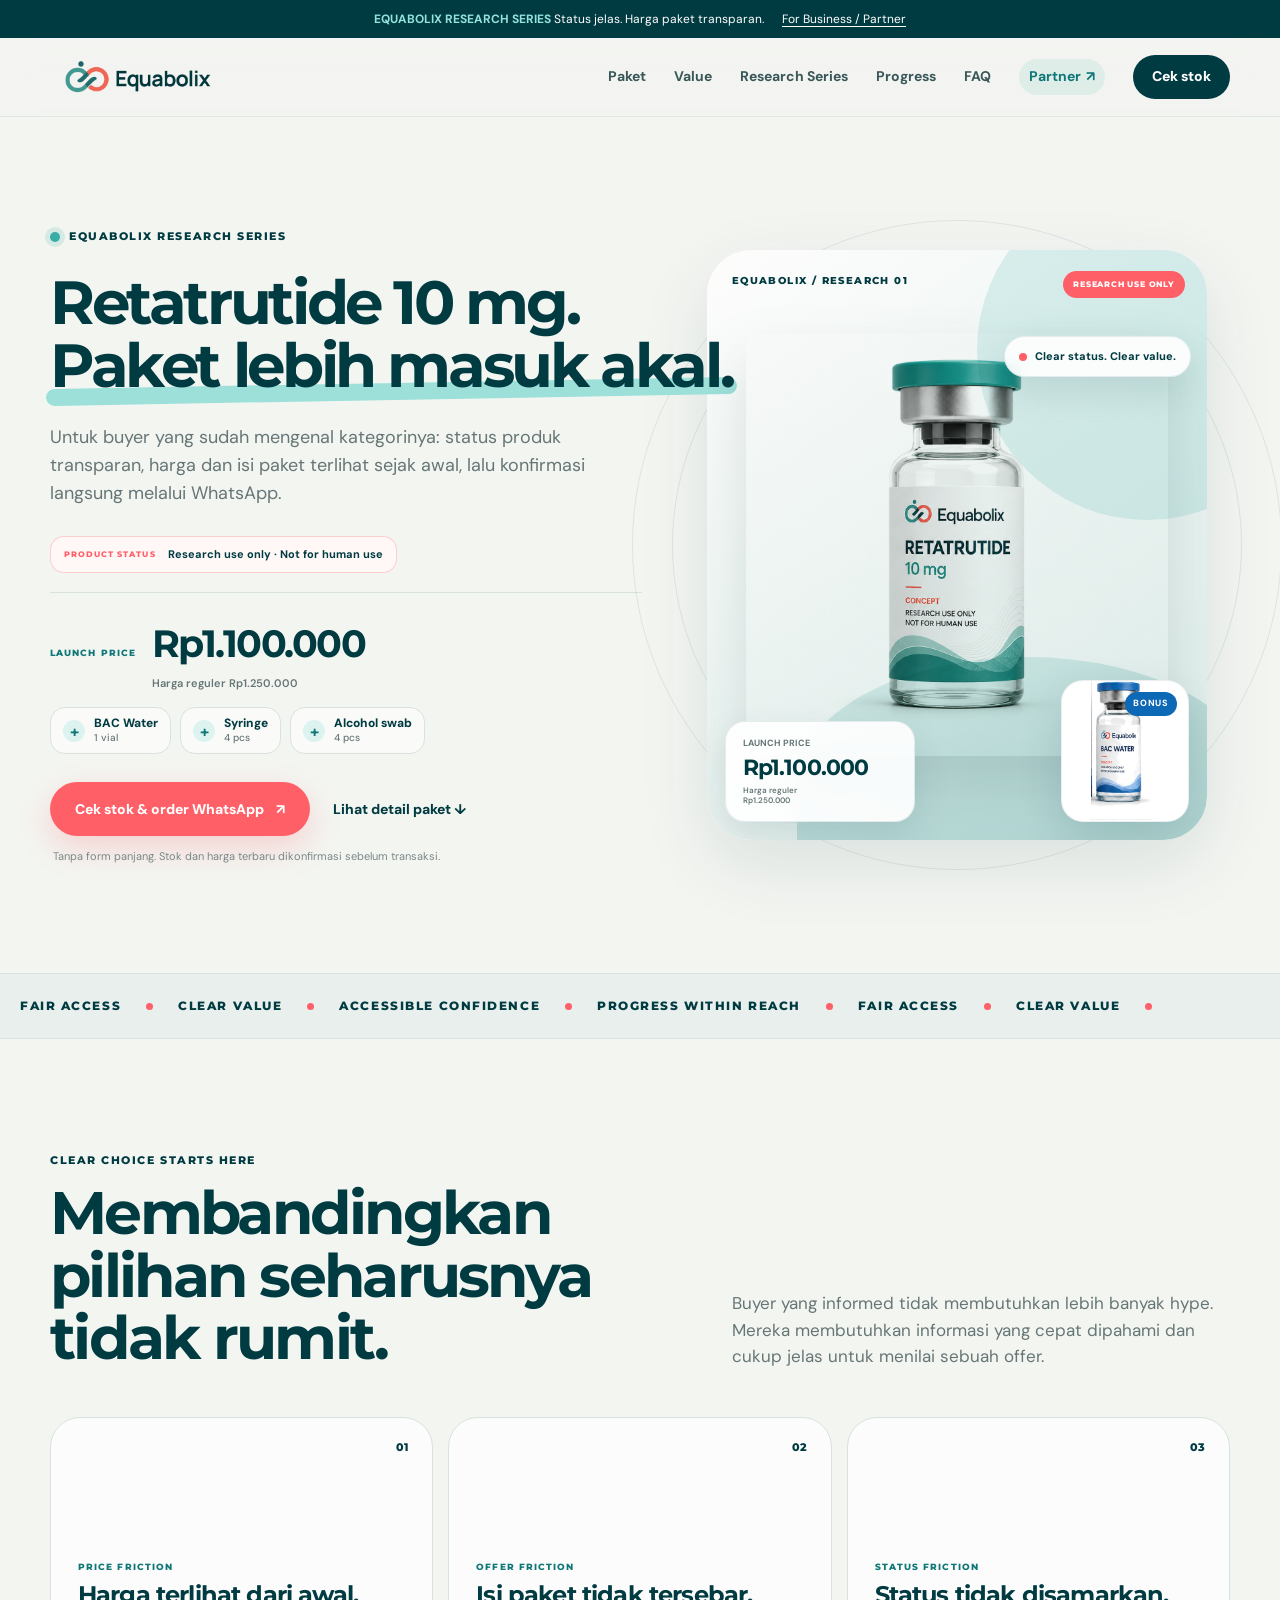
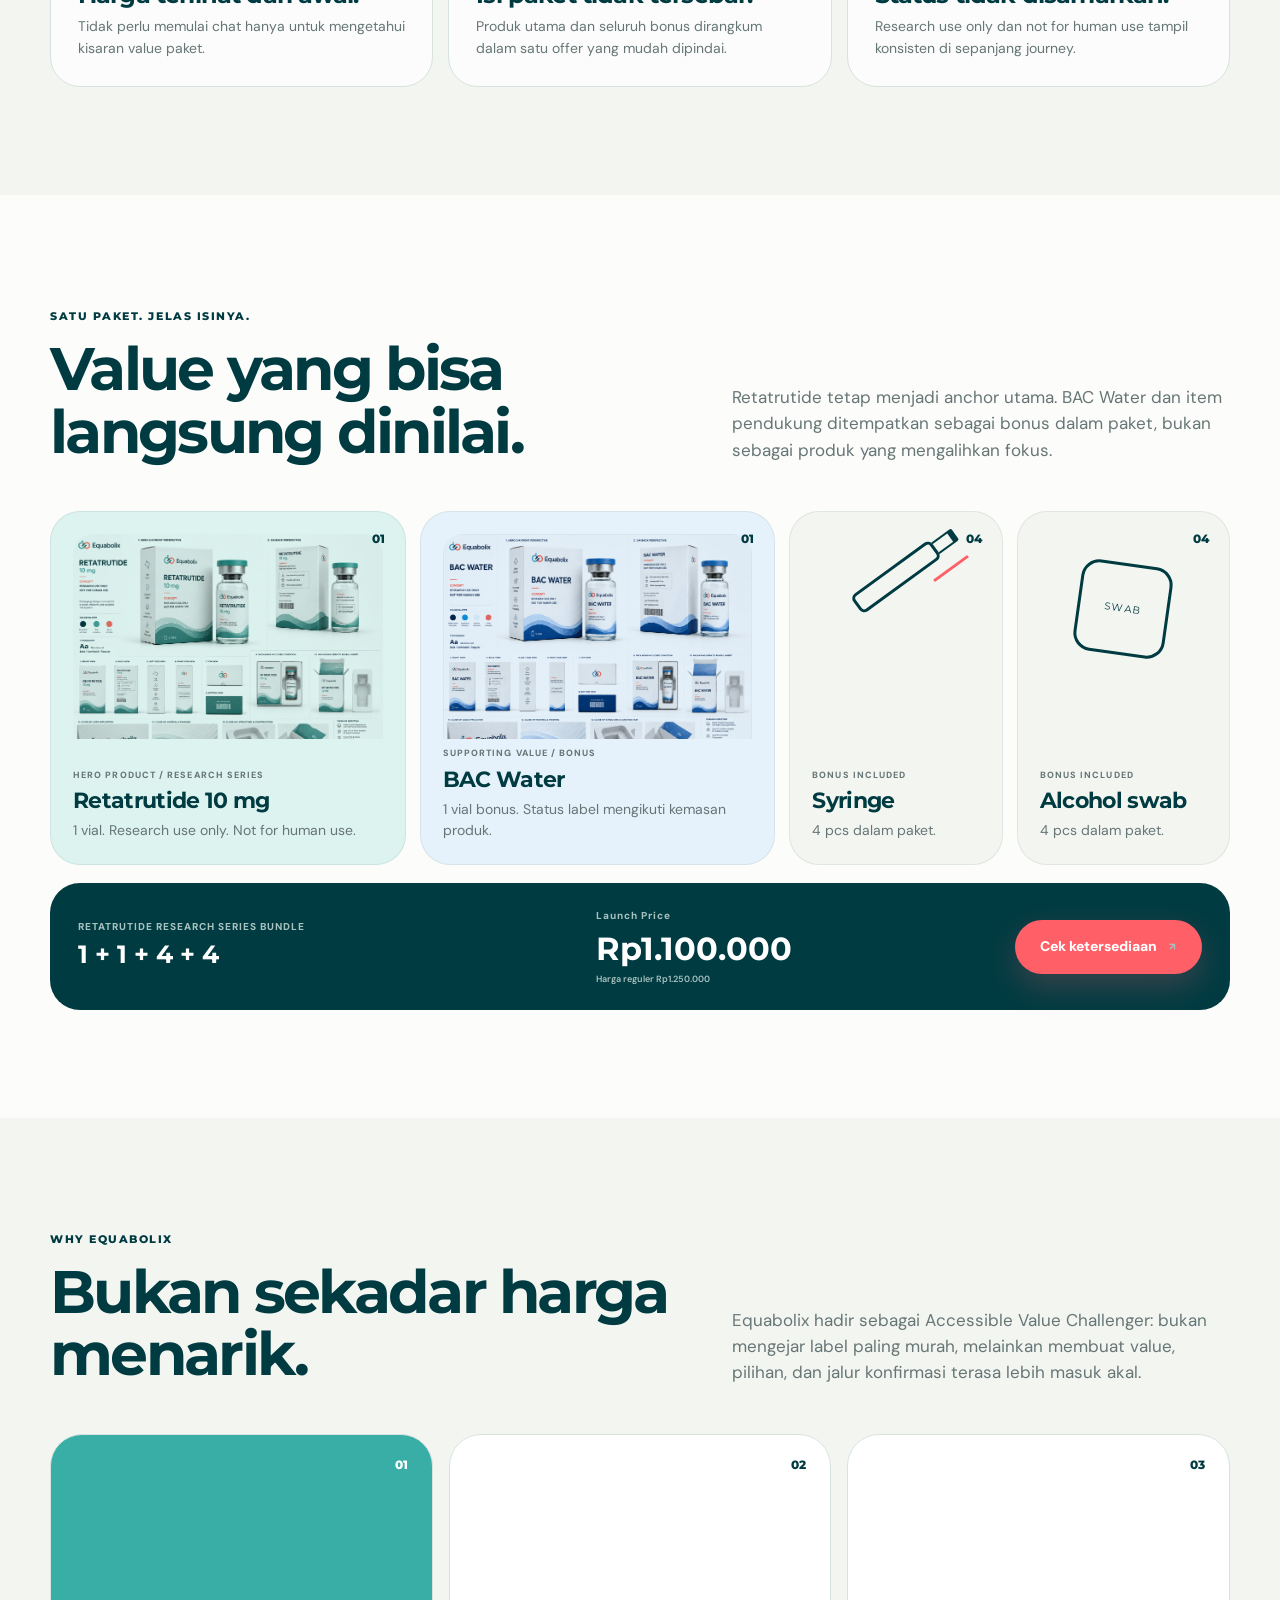
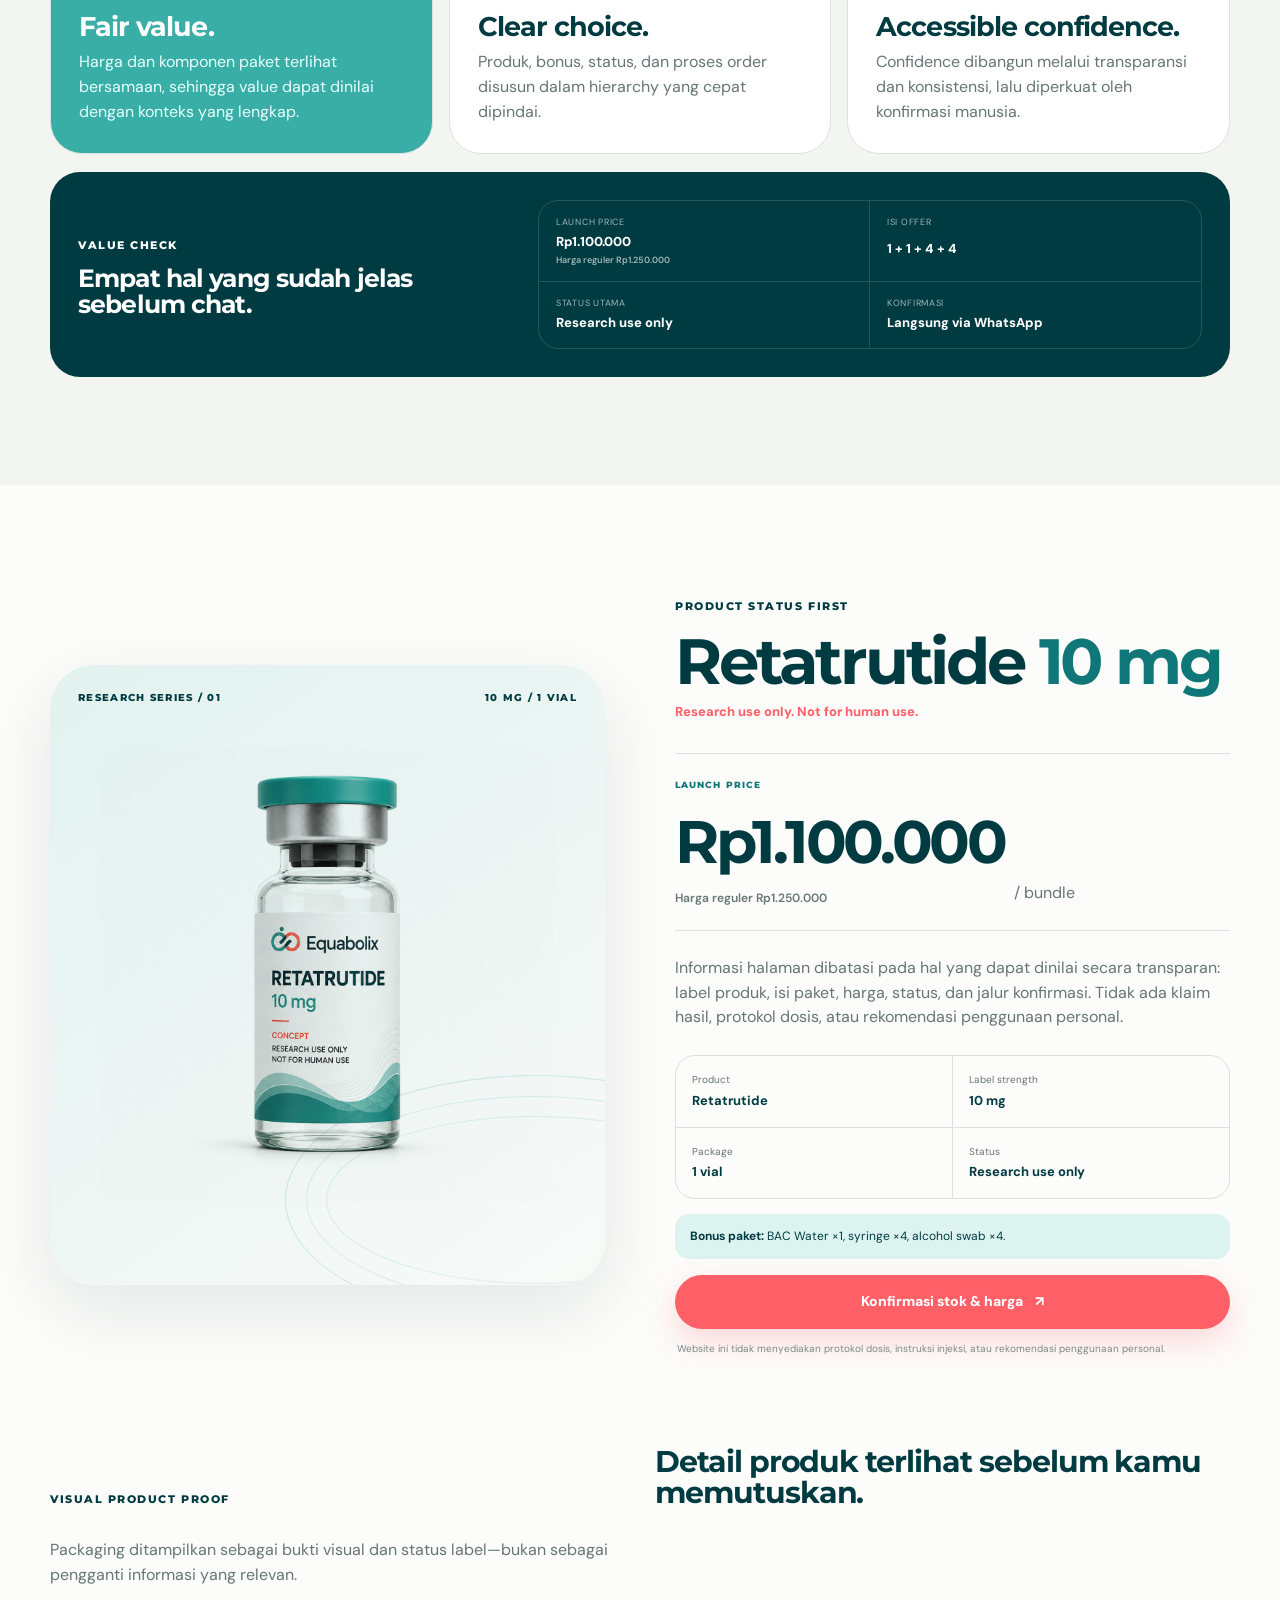
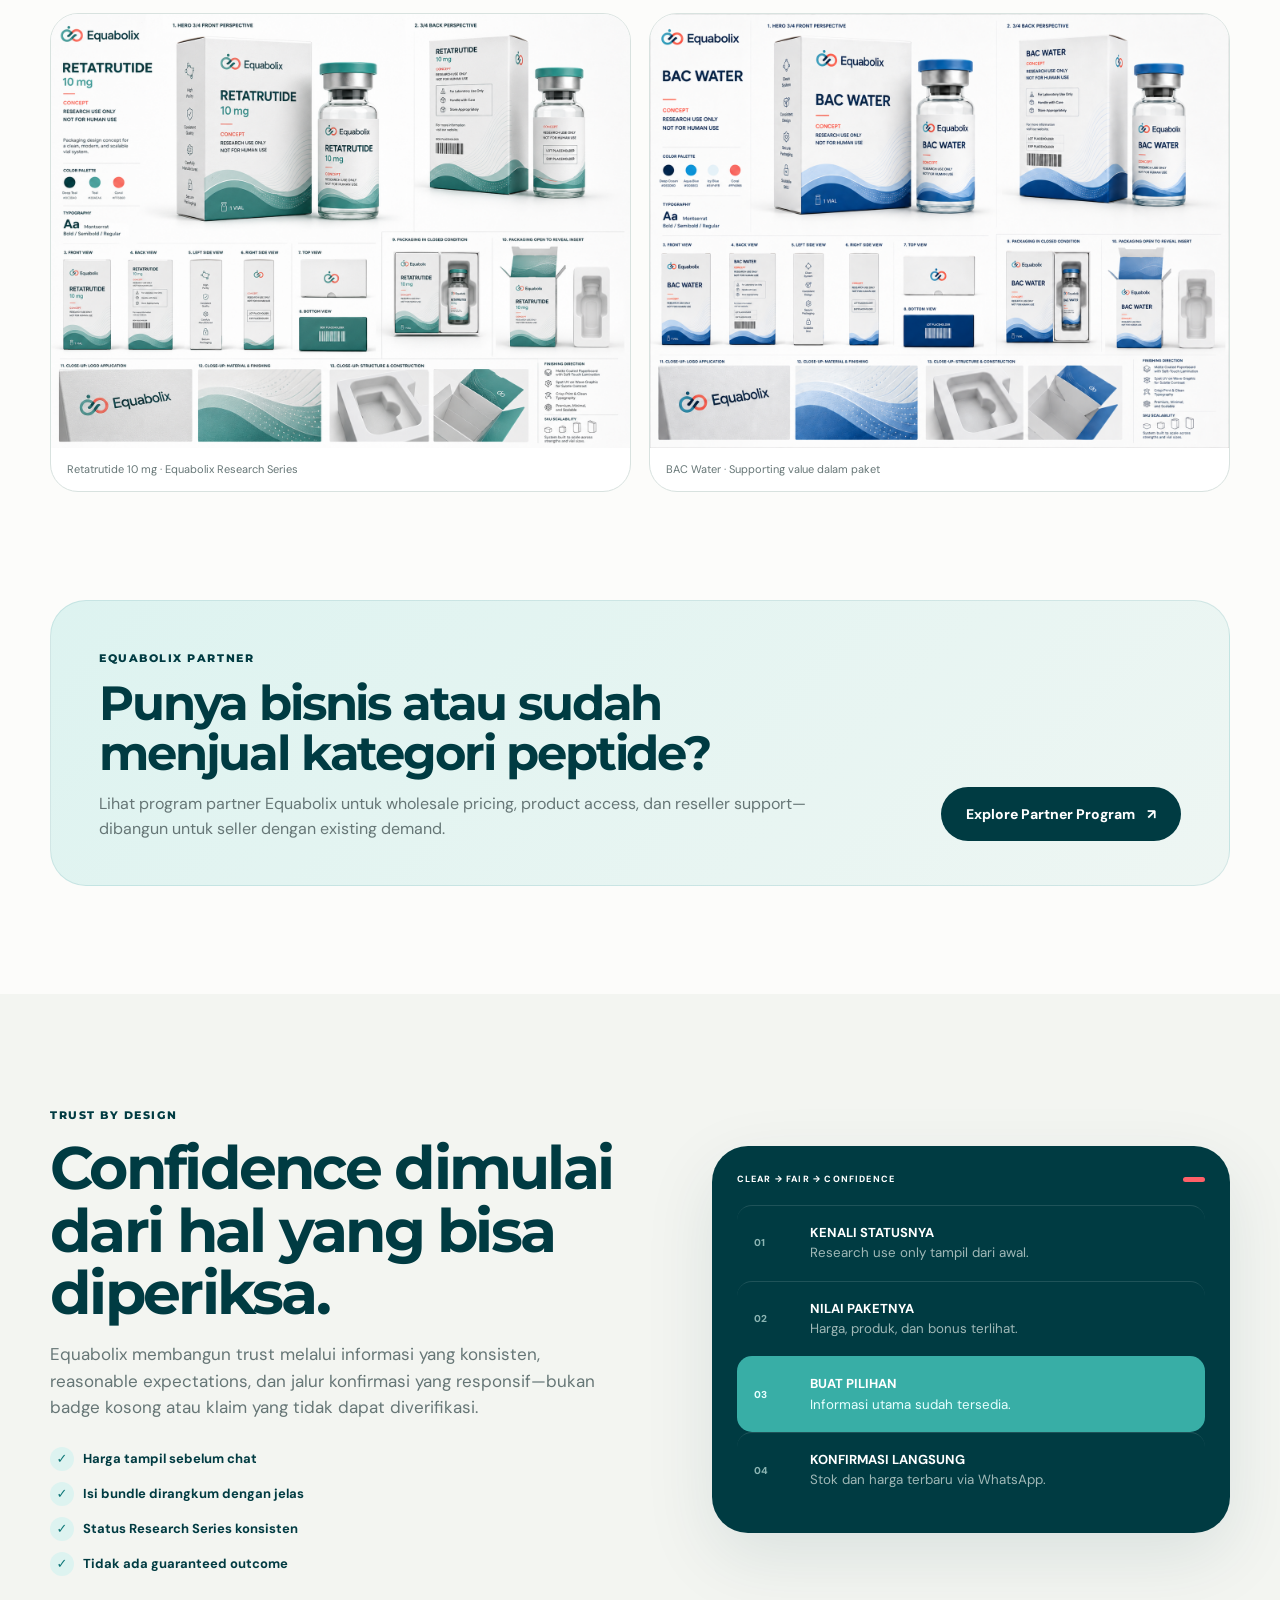
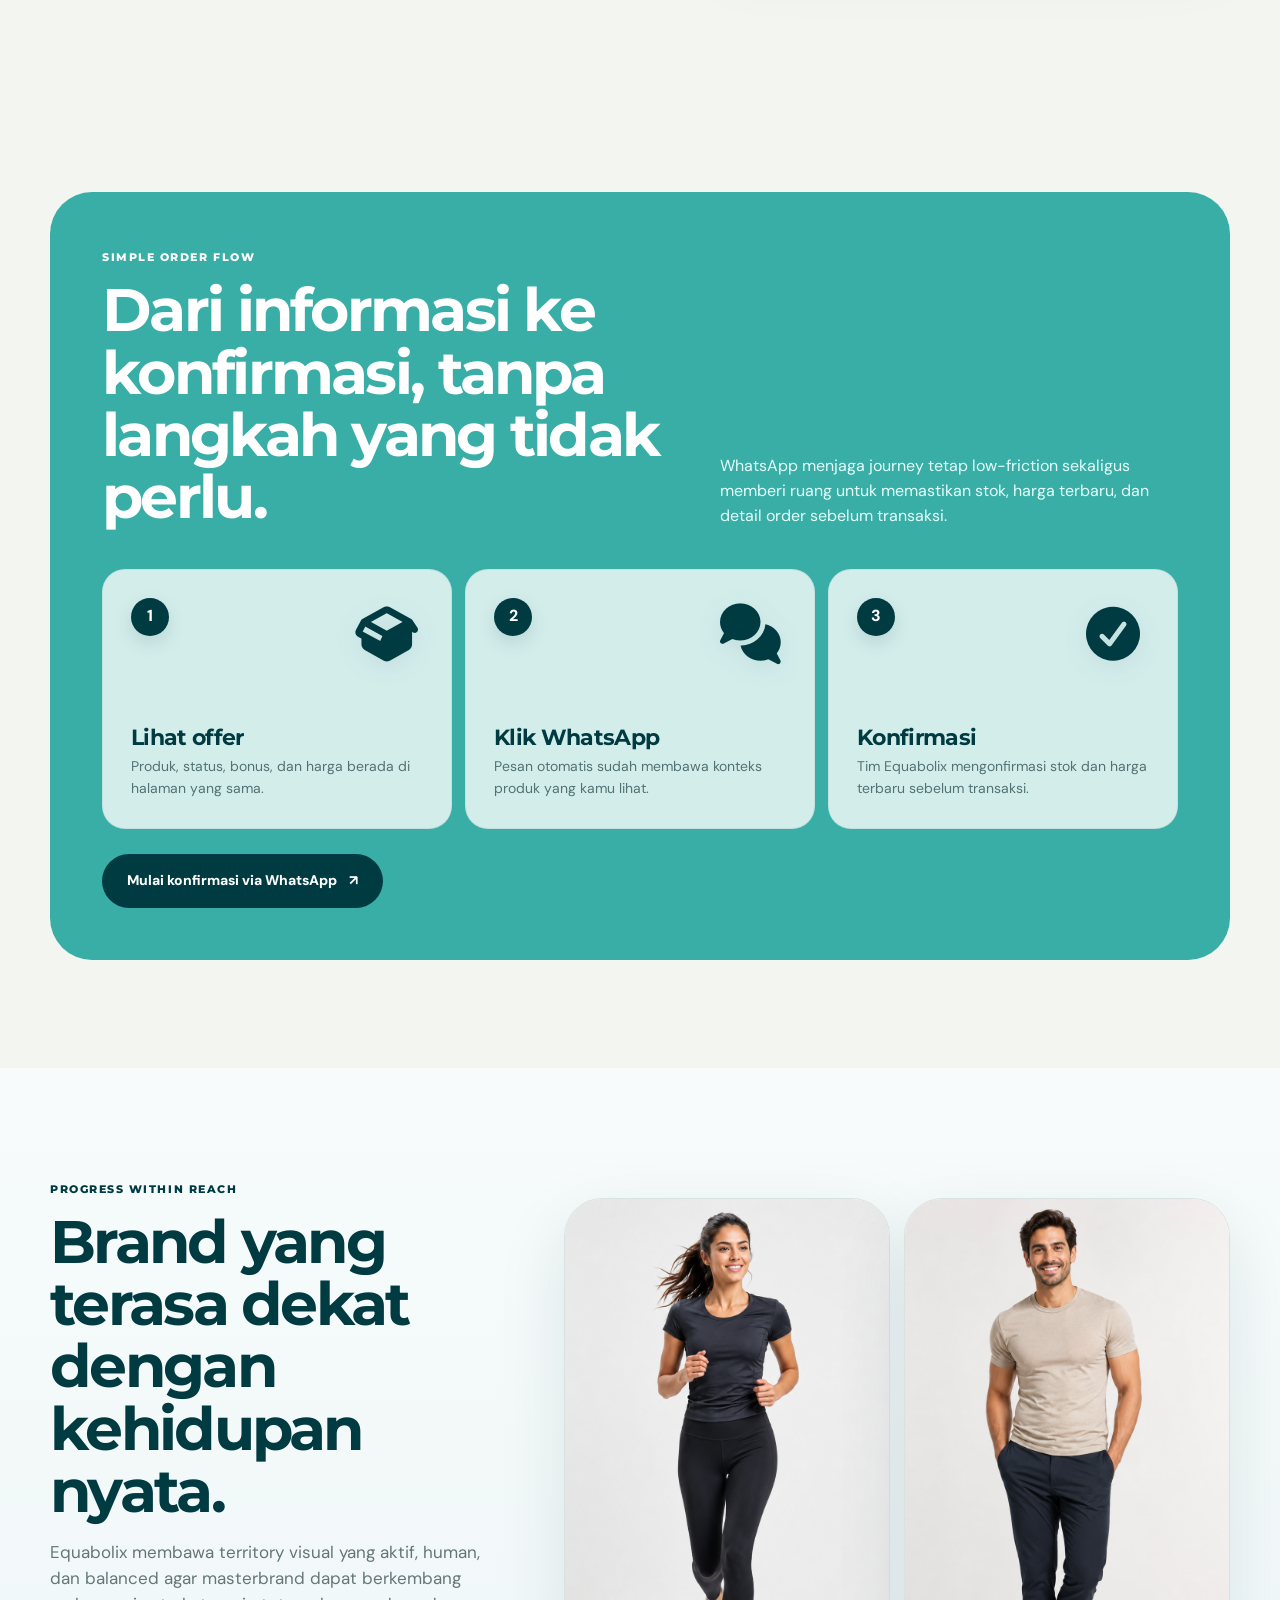
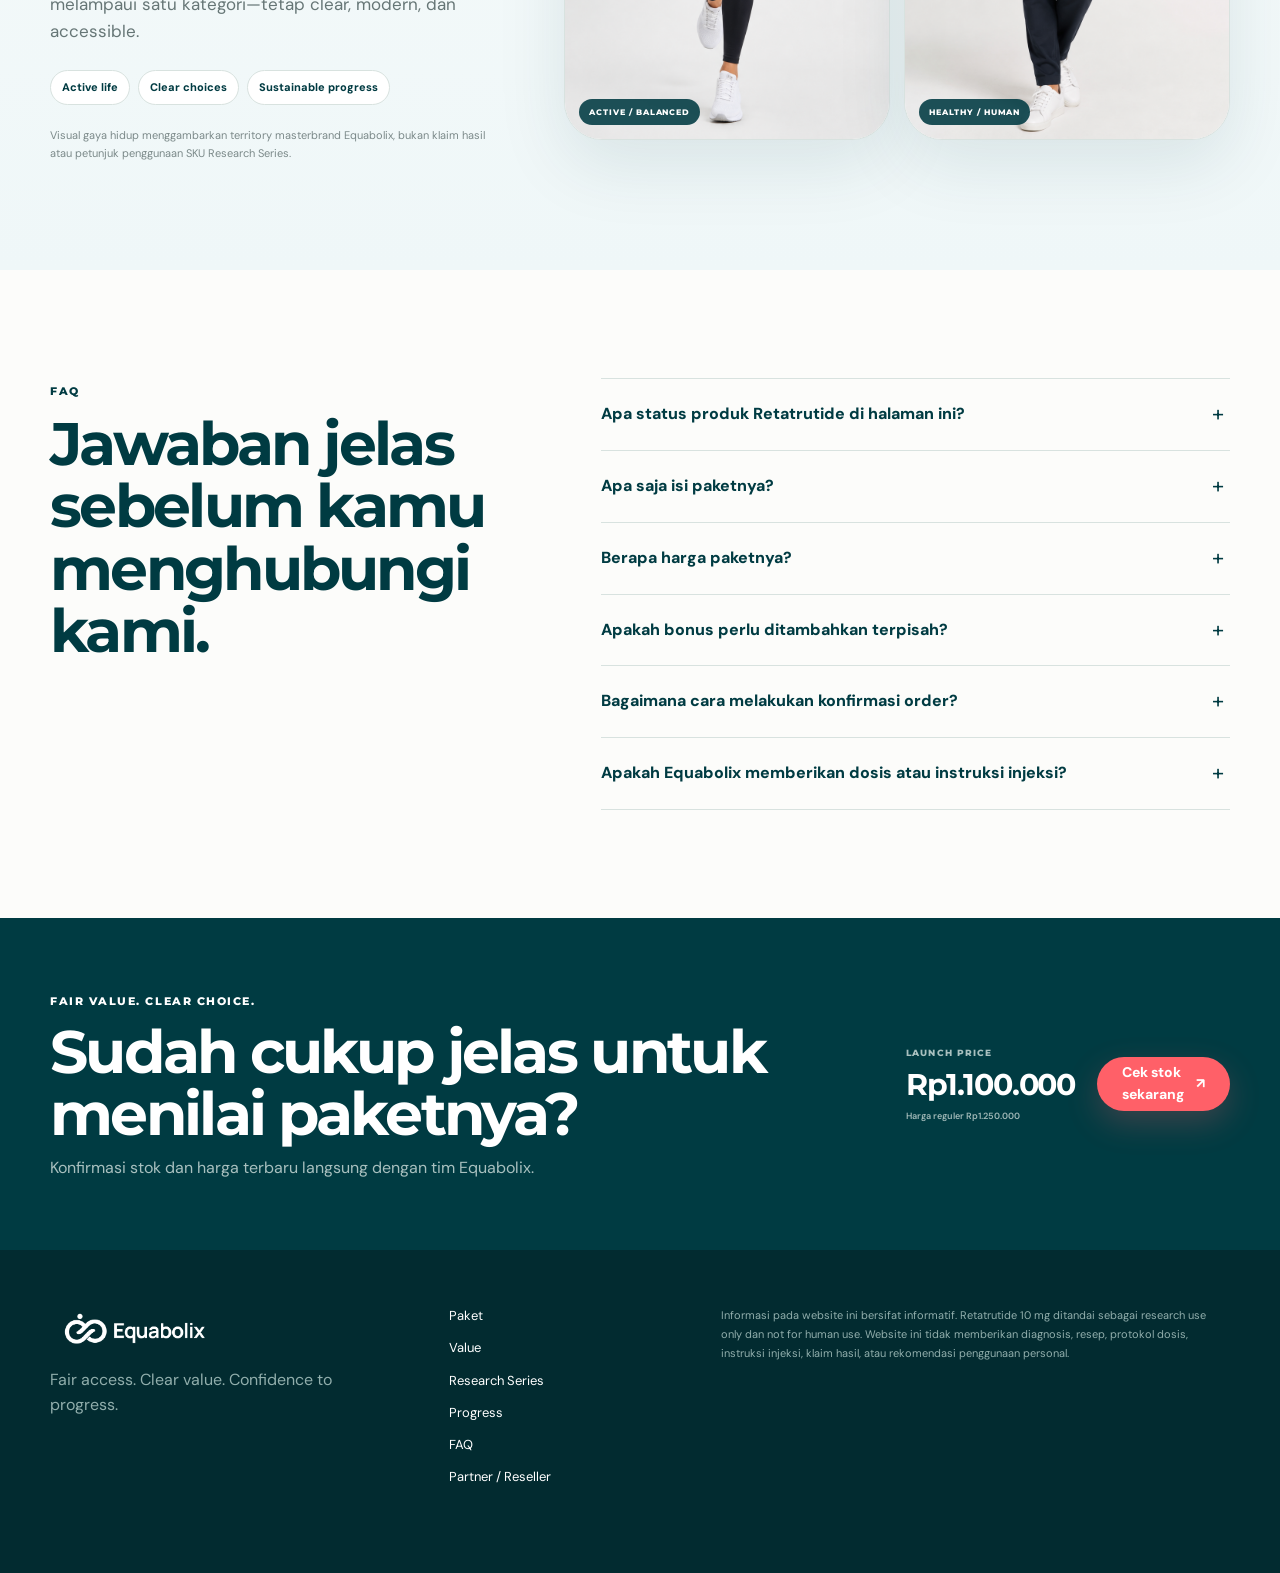
==== commit fd2c6d80: "equabolix v5" ====
--- a/index.html
+++ b/index.html
@@ -16,13 +16,13 @@
   <link href="https://fonts.googleapis.com/css2?family=DM+Sans:wght@400;500;600;700&family=Montserrat:wght@600;700;800&display=swap" rel="stylesheet" />
   <link rel="stylesheet" href="assets/fontawesome/css/fontawesome.min.css?v=7.3.1" />
   <link rel="stylesheet" href="assets/fontawesome/css/solid.min.css?v=7.3.1" />
-  <link rel="stylesheet" href="styles.css?v=4.6" />
+  <link rel="stylesheet" href="styles.css?v=5.0" />
 </head>
 <body>
   <div class="announcement">
     <div class="container announcement__inner">
       <span><b>EQUABOLIX RESEARCH SERIES</b> Status jelas. Harga paket transparan.</span>
-      <a href="#product">Lihat produk</a>
+      <a href="partner/">For Business / Partner</a>
     </div>
   </div>
 
@@ -38,6 +38,7 @@
         <a href="#product">Research Series</a>
         <a href="#progress">Progress</a>
         <a href="#faq">FAQ</a>
+        <a class="nav__partner" href="partner/">Partner <span aria-hidden="true">&#8599;</span></a>
         <a class="btn btn--small btn--dark js-wa" href="#" data-message="Halo Equabolix, saya ingin cek ketersediaan paket Retatrutide 10 mg Research Series.">Cek stok</a>
       </nav>
     </div>
@@ -211,6 +212,17 @@
       </div>
     </section>
 
+    <section class="section partner-entry-section" aria-labelledby="partner-entry-title">
+      <div class="container partner-entry">
+        <div>
+          <span class="kicker">EQUABOLIX PARTNER</span>
+          <h2 id="partner-entry-title">Punya bisnis atau sudah menjual kategori peptide?</h2>
+          <p>Lihat program partner Equabolix untuk wholesale pricing, product access, dan reseller support—dibangun untuk seller dengan existing demand.</p>
+        </div>
+        <a class="btn btn--dark js-track" href="partner/" data-event="partner_cta_click" data-location="homepage_partner_entry">Explore Partner Program <span aria-hidden="true">&#8599;</span></a>
+      </div>
+    </section>
+
     <section class="section trust-section">
       <div class="container trust-layout">
         <div class="trust-copy">
@@ -300,7 +312,7 @@
   <footer>
     <div class="container footer__grid">
       <div class="footer__brand"><img src="assets/equabolix-logo-master.png" alt="Equabolix" /><p>Fair access. Clear value. Confidence to progress.</p></div>
-      <div class="footer__links"><a href="#offer">Paket</a><a href="#value">Value</a><a href="#product">Research Series</a><a href="#progress">Progress</a><a href="#faq">FAQ</a></div>
+      <div class="footer__links"><a href="#offer">Paket</a><a href="#value">Value</a><a href="#product">Research Series</a><a href="#progress">Progress</a><a href="#faq">FAQ</a><a href="partner/">Partner / Reseller</a></div>
       <p class="footer__legal">Informasi pada website ini bersifat informatif. Retatrutide 10 mg ditandai sebagai research use only dan not for human use. Website ini tidak memberikan diagnosis, resep, protokol dosis, instruksi injeksi, klaim hasil, atau rekomendasi penggunaan personal.</p>
     </div>
   </footer>
@@ -310,6 +322,6 @@
     <a class="btn btn--primary js-wa" href="#" data-message="Halo Equabolix, saya ingin cek stok paket Retatrutide 10 mg Research Series.">WhatsApp</a>
   </div>
 
-  <script src="script.js?v=4.1"></script>
+  <script src="script.js?v=5.0"></script>
 </body>
 </html>
--- a/styles.css
+++ b/styles.css
@@ -326,3 +326,216 @@
   .hero__offerline .price-stack{margin-top:4px}
   .price-row>.price-stack{margin-bottom:3px}
 }
+
+/* Equabolix V5: one masterbrand, two clear commercial routes. */
+.nav__partner{display:inline-flex;align-items:center;gap:5px;padding:7px 10px;border-radius:999px;background:rgba(56,174,166,.11);color:var(--teal-deep)!important}
+.partner-entry-section{padding:0 0 108px;background:var(--paper)}
+.partner-entry{display:grid;grid-template-columns:minmax(0,1fr) auto;gap:48px;align-items:end;padding:44px 48px;border-radius:36px;background:linear-gradient(135deg,var(--teal-soft),#EEF6F3);border:1px solid rgba(15,119,120,.12)}
+.partner-entry h2{max-width:720px;margin:9px 0 13px;font-family:"Montserrat",sans-serif;font-size:clamp(32px,4vw,48px);line-height:1.04;letter-spacing:-.045em}
+.partner-entry p{max-width:720px;margin:0;color:var(--muted);font-size:16px}
+
+.partner-page{background:var(--cream)}
+.partner-hero{min-height:790px;display:flex;align-items:center;overflow:hidden;background:linear-gradient(180deg,var(--paper),var(--cream))}
+.partner-hero__grid{display:grid;grid-template-columns:minmax(0,1.08fr) minmax(420px,.92fr);gap:54px;align-items:center}
+.partner-hero__copy h1{max-width:760px;margin-bottom:25px;font-size:clamp(48px,5.1vw,70px)}
+.partner-hero__actions{display:flex;align-items:center;gap:23px;margin-bottom:25px}
+.partner-proofline{display:flex;gap:8px;flex-wrap:wrap;margin-bottom:12px}
+.partner-proofline span{display:flex;align-items:center;gap:8px;padding:8px 11px;border:1px solid var(--line);border-radius:999px;background:rgba(255,255,255,.72);font-size:10px;font-weight:800}
+.partner-proofline i{color:var(--teal-deep)}
+.partner-hero__visual{position:relative;min-height:600px;display:grid;place-items:center}
+.partner-stage{position:relative;width:min(520px,100%);height:600px;display:grid;place-items:center;overflow:hidden;border-radius:44px;background:linear-gradient(145deg,#FCFDFC,#DCEDEA);box-shadow:var(--shadow)}
+.partner-stage:before{content:"";position:absolute;width:420px;height:420px;border-radius:50%;right:-160px;top:-120px;background:rgba(56,174,166,.16)}
+.partner-stage:after{content:"";position:absolute;left:12%;right:-14%;bottom:-16%;height:48%;border-radius:55% 45% 0 0;background:linear-gradient(155deg,rgba(56,174,166,.15),rgba(15,119,120,.32))}
+.partner-hero-vial{position:relative;z-index:2;width:84%;height:88%;object-fit:contain;mix-blend-mode:multiply;filter:drop-shadow(0 28px 30px rgba(0,59,66,.12))}
+.partner-stage__card{position:absolute;z-index:4;left:20px;bottom:20px;width:225px;padding:16px 18px;border:1px solid rgba(0,59,66,.09);border-radius:20px;background:rgba(255,255,255,.92);box-shadow:0 14px 36px rgba(0,59,66,.13)}
+.partner-stage__card small,.partner-stage__card span{display:block;color:var(--muted);font-size:9px}
+.partner-stage__card small{font-family:"Montserrat",sans-serif;font-weight:800;letter-spacing:.11em;color:var(--teal-deep)}
+.partner-stage__card strong{display:block;margin:2px 0;font-family:"Montserrat",sans-serif;font-size:18px}
+.partner-ticker{border-block:1px solid var(--line);background:#E8EFEC}
+.partner-ticker__inner{min-height:66px;display:flex;align-items:center;justify-content:space-between;gap:22px;font-family:"Montserrat",sans-serif;font-size:11px;font-weight:800;letter-spacing:.08em;text-transform:uppercase}
+.partner-ticker__inner i{width:6px;height:6px;flex:0 0 auto;border-radius:50%;background:var(--coral)}
+
+.partner-fit-grid{display:grid;grid-template-columns:repeat(3,1fr);gap:16px}
+.partner-card{position:relative;min-height:300px;display:flex;flex-direction:column;justify-content:flex-end;padding:29px;border:1px solid var(--line);border-radius:30px;background:var(--cream)}
+.partner-card>span{position:absolute;right:24px;top:20px;font-family:"Montserrat",sans-serif;font-size:11px;font-weight:800}
+.partner-card>i{position:absolute;left:27px;top:25px;font-size:28px;color:var(--teal-deep)}
+.partner-card h3{margin:0 0 9px;font-size:24px;letter-spacing:-.035em}
+.partner-card p{margin:0;color:var(--muted);font-size:14px}
+.partner-note{margin:18px 0 0;padding:16px 19px;border-left:3px solid var(--teal);border-radius:0 14px 14px 0;background:var(--teal-soft);color:var(--muted);font-size:13px}
+.partner-note strong{color:var(--ink)}
+
+.partner-value-section{background:var(--cream)}
+.partner-value-grid{display:grid;grid-template-columns:repeat(3,1fr);gap:15px}
+.partner-value-card{min-height:250px;padding:27px;border:1px solid var(--line);border-radius:28px;background:white;display:flex;flex-direction:column;justify-content:flex-end}
+.partner-value-card i{margin-bottom:auto;font-size:28px;color:var(--teal-deep)}
+.partner-value-card h3{margin:28px 0 8px;font-size:22px;letter-spacing:-.03em}
+.partner-value-card p{margin:0;color:var(--muted);font-size:14px}
+.partner-value-card--accent{background:var(--teal);color:white;border-color:transparent}
+.partner-value-card--accent i,.partner-value-card--accent p{color:#E8FFFF}
+
+.partner-product-spotlight{display:grid;grid-template-columns:1fr 1fr;gap:70px;align-items:center}
+.partner-product-visual{position:relative;min-height:620px;display:grid;place-items:center;overflow:hidden;border-radius:42px;background:linear-gradient(145deg,var(--teal-soft),#F8FAF8);box-shadow:var(--shadow)}
+.partner-product-visual:after{content:"";position:absolute;width:460px;height:230px;right:-150px;bottom:-70px;border:1px solid rgba(56,174,166,.3);border-radius:50%}
+.partner-product-visual img{position:relative;z-index:2;width:88%;height:88%;object-fit:contain;mix-blend-mode:multiply}
+.partner-product-badge{position:absolute;z-index:3;left:25px;top:24px;padding:7px 10px;border-radius:999px;background:var(--coral);color:white;font-family:"Montserrat",sans-serif;font-size:8px;font-weight:800;letter-spacing:.11em}
+.partner-product-copy h2{margin:9px 0 8px;font-size:clamp(45px,5vw,66px);letter-spacing:-.05em}
+.partner-product-copy h2 span{color:var(--teal-deep)}
+.partner-product-copy>p:not(.product-subtitle):not(.microcopy){color:var(--muted);font-size:16px}
+.partner-specs{display:grid;grid-template-columns:repeat(3,1fr);margin:24px 0;border:1px solid var(--line);border-radius:19px;overflow:hidden}
+.partner-specs div{display:grid;gap:2px;padding:15px;border-right:1px solid var(--line)}
+.partner-specs div:last-child{border-right:0}
+.partner-specs small{font-size:9px;color:var(--muted)}
+.partner-specs strong{font-size:12px}
+.partner-retail-anchor{display:grid;gap:1px;margin:24px 0;padding:17px 19px;border-radius:17px;background:var(--cream)}
+.partner-retail-anchor>span{font-size:9px;font-weight:800;letter-spacing:.1em;text-transform:uppercase;color:var(--teal-deep)}
+.partner-retail-anchor>strong{font-family:"Montserrat",sans-serif;font-size:28px;letter-spacing:-.04em}
+.partner-retail-anchor small{font-size:10px;color:var(--muted)}
+
+.partner-catalog-section{background:var(--cream)}
+.catalog-filters{display:flex;gap:9px;flex-wrap:wrap;margin:-14px 0 27px}
+.catalog-filter{padding:9px 14px;border:1px solid var(--line);border-radius:999px;background:white;color:var(--ink);font-size:12px;font-weight:800;cursor:pointer}
+.catalog-filter.is-active{border-color:var(--ink);background:var(--ink);color:white}
+.partner-catalog{display:grid;grid-template-columns:repeat(3,1fr);gap:16px}
+.catalog-card{min-width:0;overflow:hidden;border:1px solid var(--line);border-radius:29px;background:white;transition:transform .2s ease,box-shadow .2s ease}
+.catalog-card:hover{transform:translateY(-3px);box-shadow:0 18px 48px rgba(0,59,66,.09)}
+.catalog-card--hero{grid-column:span 2;display:grid;grid-template-columns:.85fr 1.15fr;background:var(--teal-soft)}
+.catalog-card[hidden]{display:none}
+.catalog-card__visual{position:relative;min-height:220px;display:grid;place-items:center;overflow:hidden;background:linear-gradient(145deg,color-mix(in srgb,var(--product-accent) 12%,white),white)}
+.catalog-card__visual:before{content:"";position:absolute;width:250px;height:120px;left:25%;bottom:-55px;border-radius:50%;background:color-mix(in srgb,var(--product-accent) 22%,transparent)}
+.catalog-card__visual img{position:relative;z-index:2;width:90%;height:210px;object-fit:contain;mix-blend-mode:multiply}
+.catalog-card__visual i{position:relative;z-index:2;font-size:64px;color:var(--product-accent);filter:drop-shadow(0 12px 20px color-mix(in srgb,var(--product-accent) 24%,transparent))}
+.catalog-card__visual small{position:absolute;z-index:3;left:17px;top:15px;padding:6px 8px;border-radius:999px;background:white;font-size:8px;font-weight:800;letter-spacing:.09em}
+.catalog-card__body{display:flex;flex-direction:column;padding:23px}
+.catalog-card__meta{display:flex;align-items:center;justify-content:space-between;gap:10px;margin-bottom:12px;font-size:9px;font-weight:800;letter-spacing:.08em;text-transform:uppercase;color:var(--muted)}
+.catalog-card__status{color:var(--teal-deep)}
+.catalog-card h3{margin:0 0 4px;font-size:25px;letter-spacing:-.035em}
+.catalog-card h3 span{color:var(--product-accent)}
+.catalog-card p{margin:0 0 20px;color:var(--muted);font-size:13px}
+.catalog-card .btn{width:100%;min-height:45px;margin-top:auto;padding-inline:14px;font-size:12px}
+.catalog-card--hero .catalog-card__visual{min-height:100%}
+.catalog-card--hero .catalog-card__body{justify-content:center;padding:30px}
+.catalog-card--hero h3{font-size:32px}
+.catalog-pricing-note{display:grid;grid-template-columns:auto 1fr auto;gap:15px;align-items:center;margin-top:18px;padding:18px 21px;border-radius:20px;background:var(--ink);color:white}
+.catalog-pricing-note>i{display:grid;place-items:center;width:40px;height:40px;border-radius:50%;background:rgba(255,255,255,.1);color:#9DE0DA}
+.catalog-pricing-note>div{display:grid}
+.catalog-pricing-note span{font-size:11px;color:#A8C2C0}
+.catalog-pricing-note .text-link{color:white}
+
+.economics-layout{display:grid;grid-template-columns:.72fr 1.28fr;gap:70px;align-items:center}
+.economics-layout h2,.reseller-support h2,.qualification-copy h2,.partner-final-cta h2{margin:9px 0 15px;font-size:clamp(38px,5vw,58px);letter-spacing:-.045em}
+.economics-layout>div>p,.reseller-support__intro p,.qualification-copy>p{color:var(--muted);font-size:16px}
+.economics-flow{display:grid;grid-template-columns:1fr auto 1fr auto 1fr auto 1fr;align-items:center;padding:25px;border-radius:30px;background:var(--ink);color:white}
+.economics-flow>div{display:grid;gap:3px;padding:12px;text-align:center}
+.economics-flow>div span{font-family:"Montserrat",sans-serif;font-size:9px;color:#8BB5B3}
+.economics-flow>div strong{font-size:12px}
+.economics-flow>div small{font-size:9px;color:#A8C2C0}
+.economics-flow>i{color:var(--coral);font-size:10px}
+
+.partner-ops-section{background:var(--cream)}
+.ops-grid{display:grid;grid-template-columns:repeat(3,1fr);gap:14px}
+.ops-grid article{display:grid;grid-template-columns:38px 1fr;gap:2px 12px;align-items:center;padding:22px;border:1px solid var(--line);border-radius:22px;background:white}
+.ops-grid i{grid-row:1/3;display:grid;place-items:center;width:38px;height:38px;border-radius:12px;background:var(--teal-soft);color:var(--teal-deep)}
+.ops-grid strong{font-size:14px}
+.ops-grid span{color:var(--muted);font-size:11px}
+
+.reseller-support-section{background:var(--ink);color:white}
+.reseller-support{display:grid;grid-template-columns:.8fr 1.2fr;gap:75px;align-items:center}
+.reseller-support__intro p{color:#A8C2C0}
+.support-list{display:grid;grid-template-columns:1fr 1fr;gap:10px}
+.support-list>div{display:grid;grid-template-columns:40px 1fr;gap:12px;align-items:center;padding:17px;border:1px solid rgba(255,255,255,.12);border-radius:18px;background:rgba(255,255,255,.04)}
+.support-list i{display:grid;place-items:center;width:40px;height:40px;border-radius:12px;background:rgba(56,174,166,.16);color:#9DE0DA}
+.support-list span{display:grid}
+.support-list strong{font-size:12px}
+.support-list small{color:#A8C2C0;font-size:10px}
+.support-list>p{grid-column:1/-1;margin:6px 0 0;color:#91AEAC;font-size:11px}
+
+.partner-steps{display:grid;grid-template-columns:repeat(4,1fr);gap:13px;margin-bottom:24px}
+.partner-steps article{position:relative;min-height:260px;display:flex;flex-direction:column;justify-content:flex-end;padding:25px;border:1px solid var(--line);border-radius:25px;background:var(--cream)}
+.partner-steps article>span{position:absolute;left:23px;top:22px;display:grid;place-items:center;width:36px;height:36px;border-radius:50%;background:var(--ink);color:white;font-weight:800}
+.partner-steps article>i{position:absolute;right:24px;top:24px;font-size:32px;color:var(--teal-deep)}
+.partner-steps h3{margin:0 0 8px;font-size:20px;letter-spacing:-.03em}
+.partner-steps p{margin:0;color:var(--muted);font-size:13px}
+
+.partner-qualification-section{background:linear-gradient(135deg,var(--teal),#269A95);color:white}
+.qualification-layout{display:grid;grid-template-columns:.82fr 1.18fr;gap:80px;align-items:center}
+.qualification-copy>p{color:#E8FFFF}
+.qualification-points{display:grid;gap:9px;margin-top:25px}
+.qualification-points span{display:flex;align-items:center;gap:10px;font-size:13px;font-weight:700}
+.qualification-points i{display:grid;place-items:center;width:23px;height:23px;border-radius:50%;background:rgba(255,255,255,.16)}
+.qualification-form{display:grid;grid-template-columns:1fr 1fr;gap:13px;padding:27px;border-radius:28px;background:white;color:var(--ink);box-shadow:var(--shadow)}
+.qualification-form label{display:grid;gap:6px;font-size:11px;font-weight:800}
+.qualification-form input,.qualification-form select{width:100%;height:48px;padding:0 13px;border:1px solid var(--line);border-radius:12px;background:var(--paper);color:var(--ink);font:inherit;font-size:13px;outline:none}
+.qualification-form input:focus,.qualification-form select:focus{border-color:var(--teal);box-shadow:0 0 0 3px rgba(56,174,166,.13)}
+.qualification-form label:nth-child(5),.qualification-form .btn,.qualification-form .form-note{grid-column:1/-1}
+.form-note{margin:0;text-align:center;color:var(--muted);font-size:9px}
+
+.partner-final-cta{padding:76px 0;background:var(--ink);color:white}
+.partner-final-cta__inner{display:grid;grid-template-columns:1fr auto;gap:60px;align-items:center}
+.partner-final-cta h2{max-width:820px;margin-bottom:12px}
+.partner-final-cta p{max-width:760px;margin:0;color:#A8C0BF}
+.partner-mobile-bar{display:none}
+
+@media(max-width:1100px){
+  .partner-hero__grid{grid-template-columns:minmax(0,1fr) minmax(380px,.82fr);gap:30px}
+  .partner-hero__copy h1{font-size:clamp(46px,5.2vw,60px)}
+  .partner-catalog{grid-template-columns:1fr 1fr}
+  .catalog-card--hero{grid-column:1/-1}
+  .economics-layout{grid-template-columns:1fr;gap:40px}
+}
+@media(max-width:980px){
+  .partner-entry{grid-template-columns:1fr;align-items:start;gap:25px}
+  .partner-entry .btn{width:max-content}
+  .partner-hero__grid,.partner-product-spotlight,.reseller-support,.qualification-layout{grid-template-columns:1fr}
+  .partner-hero__copy h1{max-width:760px;font-size:clamp(51px,8vw,72px)}
+  .partner-hero__visual{min-height:610px}
+  .partner-stage{height:590px;max-width:570px}
+  .partner-ticker__inner{justify-content:flex-start;overflow:hidden}
+  .partner-fit-grid,.partner-value-grid,.ops-grid{grid-template-columns:1fr 1fr}
+  .partner-product-spotlight,.reseller-support,.qualification-layout{gap:48px}
+  .partner-product-visual{min-height:560px}
+  .partner-steps{grid-template-columns:1fr 1fr}
+}
+@media(max-width:640px){
+  .partner-entry-section{padding-bottom:76px}
+  .partner-entry{padding:29px 23px;border-radius:28px}
+  .partner-entry h2{font-size:34px}
+  .partner-entry .btn{width:100%}
+  .partner-hero{padding-bottom:92px}
+  .partner-hero__copy h1{font-size:clamp(40px,12vw,52px)}
+  .partner-hero__actions{align-items:stretch;flex-direction:column}
+  .partner-hero__visual{min-height:490px}
+  .partner-stage{height:475px;border-radius:32px}
+  .partner-hero-vial{width:96%;height:94%}
+  .partner-stage__card{left:12px;bottom:12px;width:190px;padding:13px 15px}
+  .partner-ticker__inner{min-height:58px;white-space:nowrap}
+  .partner-fit-grid,.partner-value-grid,.ops-grid,.partner-catalog,.partner-steps{grid-template-columns:1fr}
+  .partner-card{min-height:240px}
+  .partner-value-card{min-height:220px}
+  .partner-product-visual{min-height:460px;border-radius:30px}
+  .partner-specs{grid-template-columns:1fr}
+  .partner-specs div{border-right:0;border-bottom:1px solid var(--line)}
+  .partner-specs div:last-child{border-bottom:0}
+  .catalog-filters{display:grid;grid-template-columns:1fr 1fr}
+  .catalog-filter{padding-inline:10px}
+  .catalog-card--hero{grid-column:auto;display:block}
+  .catalog-card--hero .catalog-card__visual{min-height:240px}
+  .catalog-card--hero h3{font-size:27px}
+  .catalog-pricing-note{grid-template-columns:auto 1fr}
+  .catalog-pricing-note .text-link{grid-column:1/-1}
+  .economics-flow{grid-template-columns:1fr;padding:18px}
+  .economics-flow>i{transform:rotate(90deg);justify-self:center}
+  .ops-grid article{padding:18px}
+  .support-list{grid-template-columns:1fr}
+  .partner-steps article{min-height:220px}
+  .qualification-form{grid-template-columns:1fr;padding:21px}
+  .qualification-form label,.qualification-form label:nth-child(5),.qualification-form .btn,.qualification-form .form-note{grid-column:1}
+  .partner-final-cta{padding:68px 0 105px}
+  .partner-final-cta__inner{grid-template-columns:1fr;gap:28px}
+  .partner-final-cta__inner .btn{width:100%}
+  .partner-mobile-bar{position:fixed;z-index:65;left:10px;right:10px;bottom:10px;display:flex;align-items:center;justify-content:space-between;gap:12px;padding:9px 10px 9px 15px;border-radius:22px;background:rgba(0,59,66,.96);color:white;box-shadow:0 16px 44px rgba(0,0,0,.22);backdrop-filter:blur(12px)}
+  .partner-mobile-bar>div{display:grid}
+  .partner-mobile-bar small{font-size:8px;color:#9DB7B5}
+  .partner-mobile-bar strong{font-family:"Montserrat",sans-serif;font-size:13px}
+  .partner-mobile-bar .btn{min-height:44px;padding:0 15px;font-size:12px}
+  .partner-page footer{padding-bottom:112px}
+}
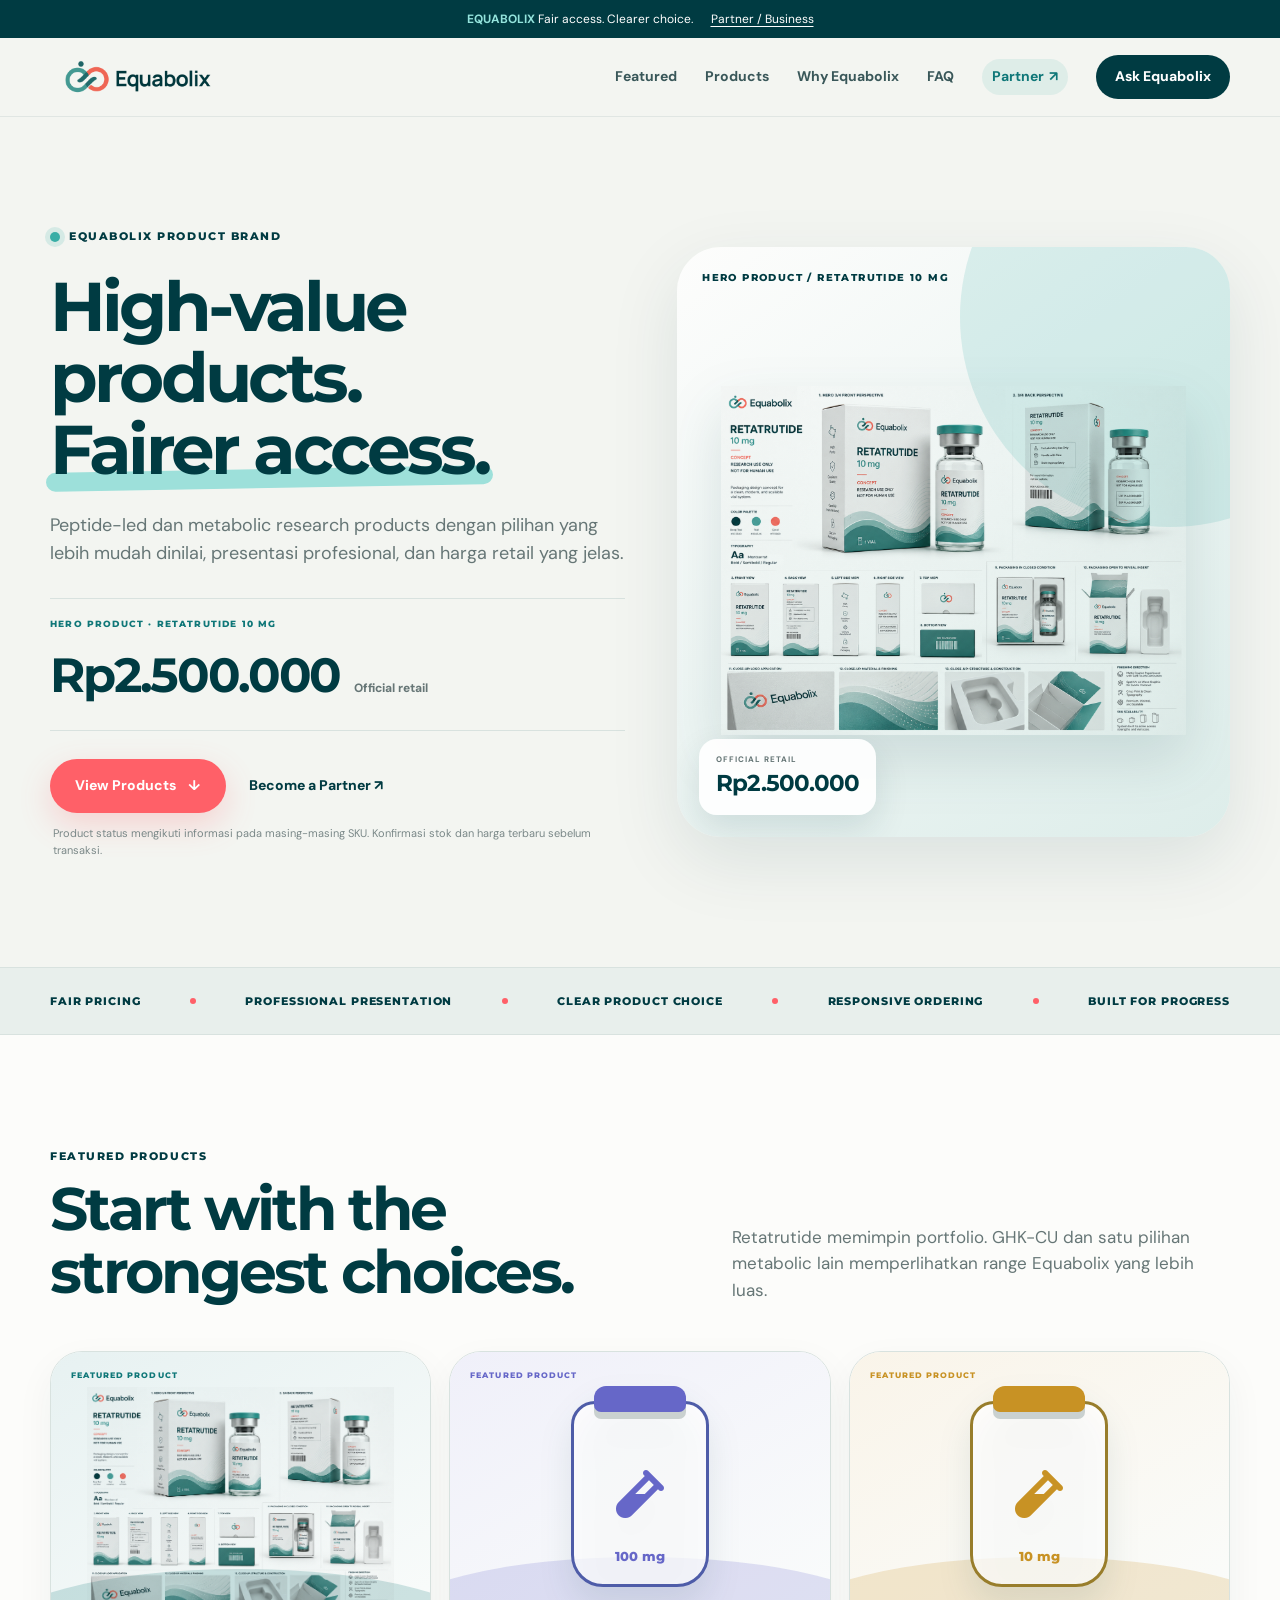
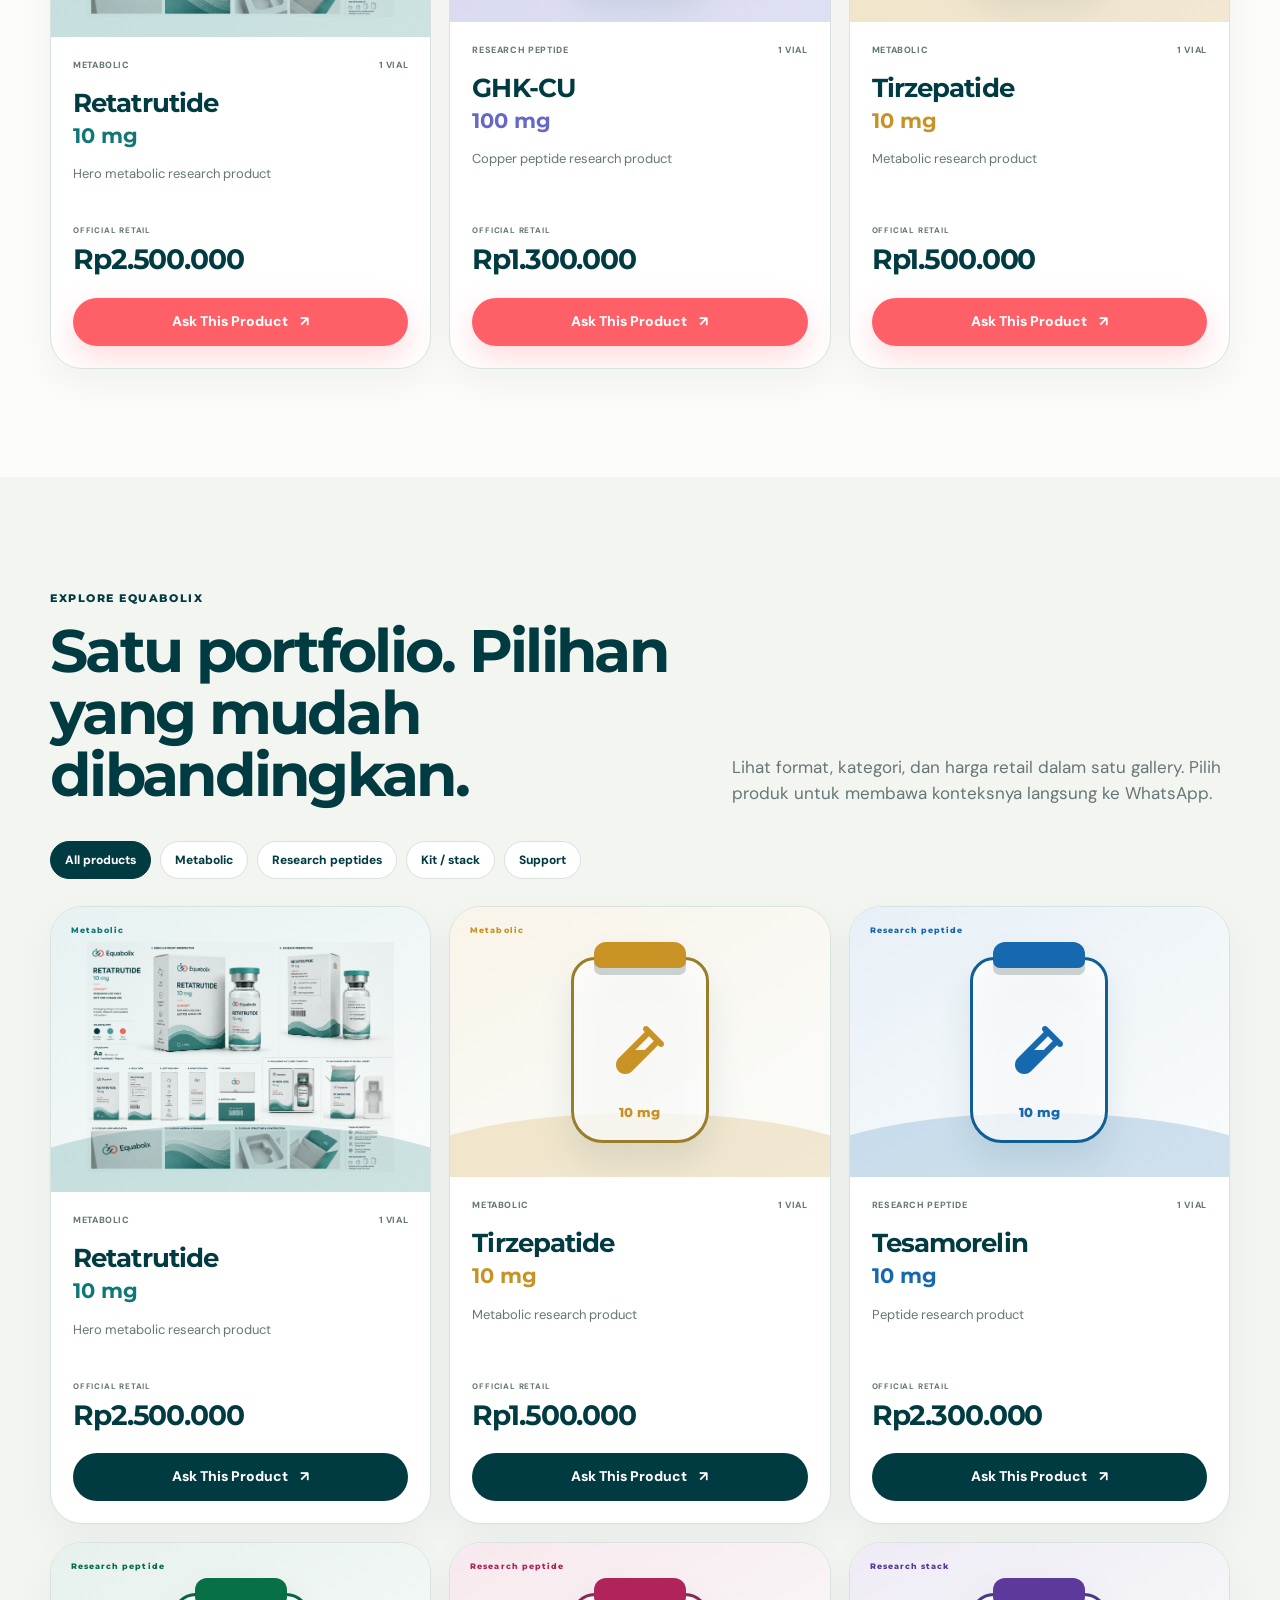
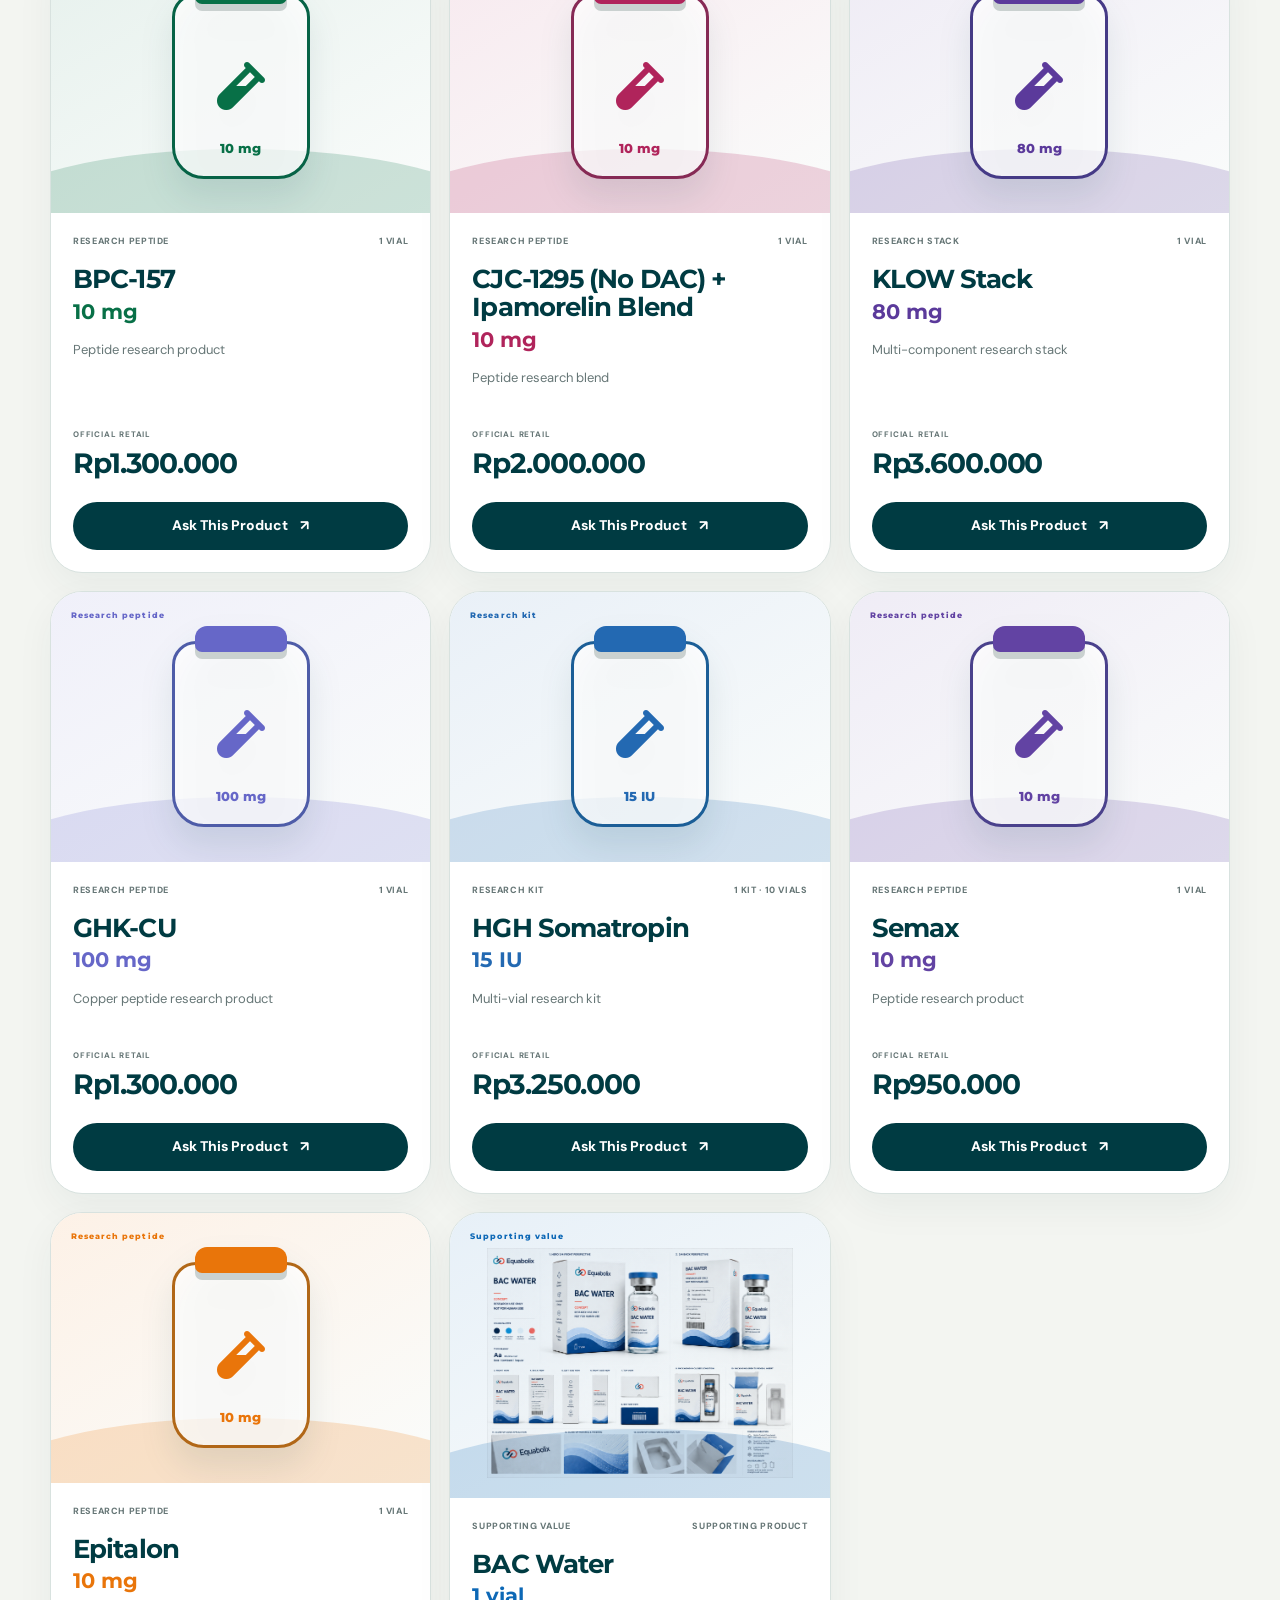
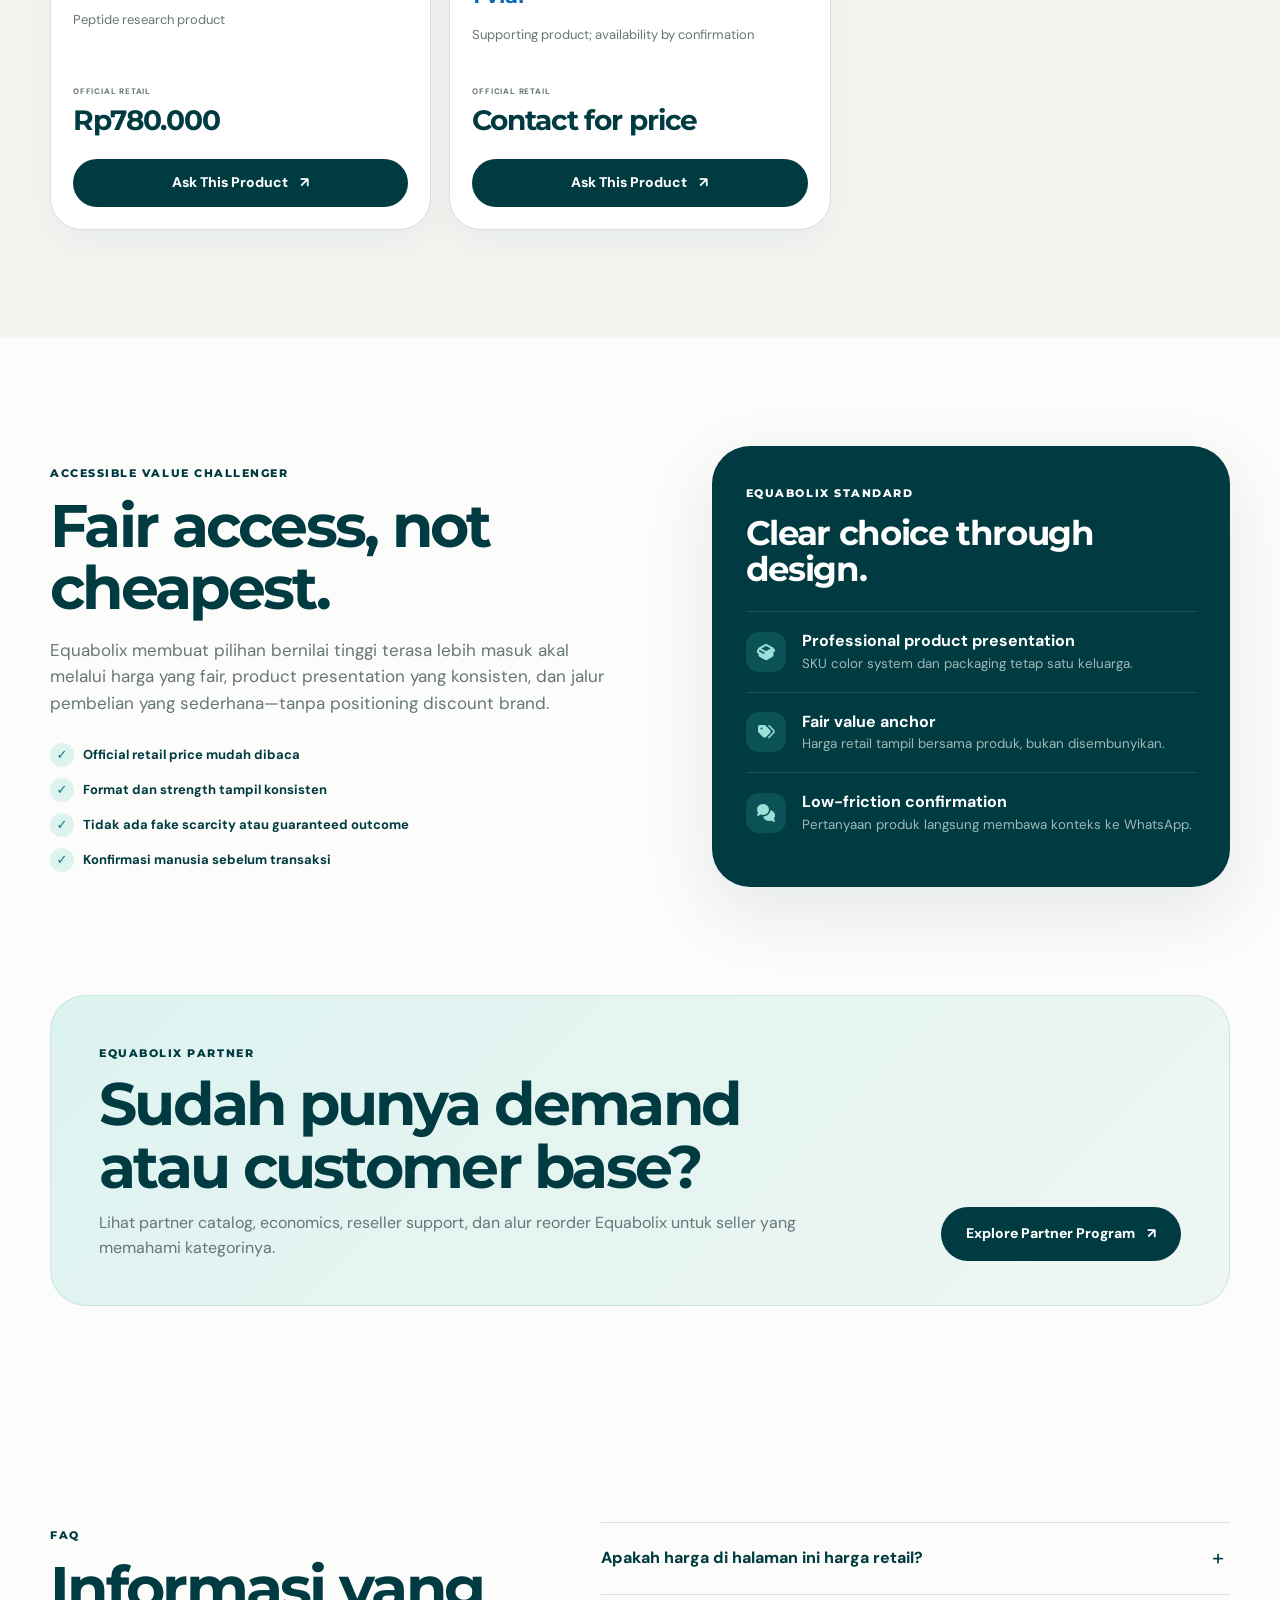
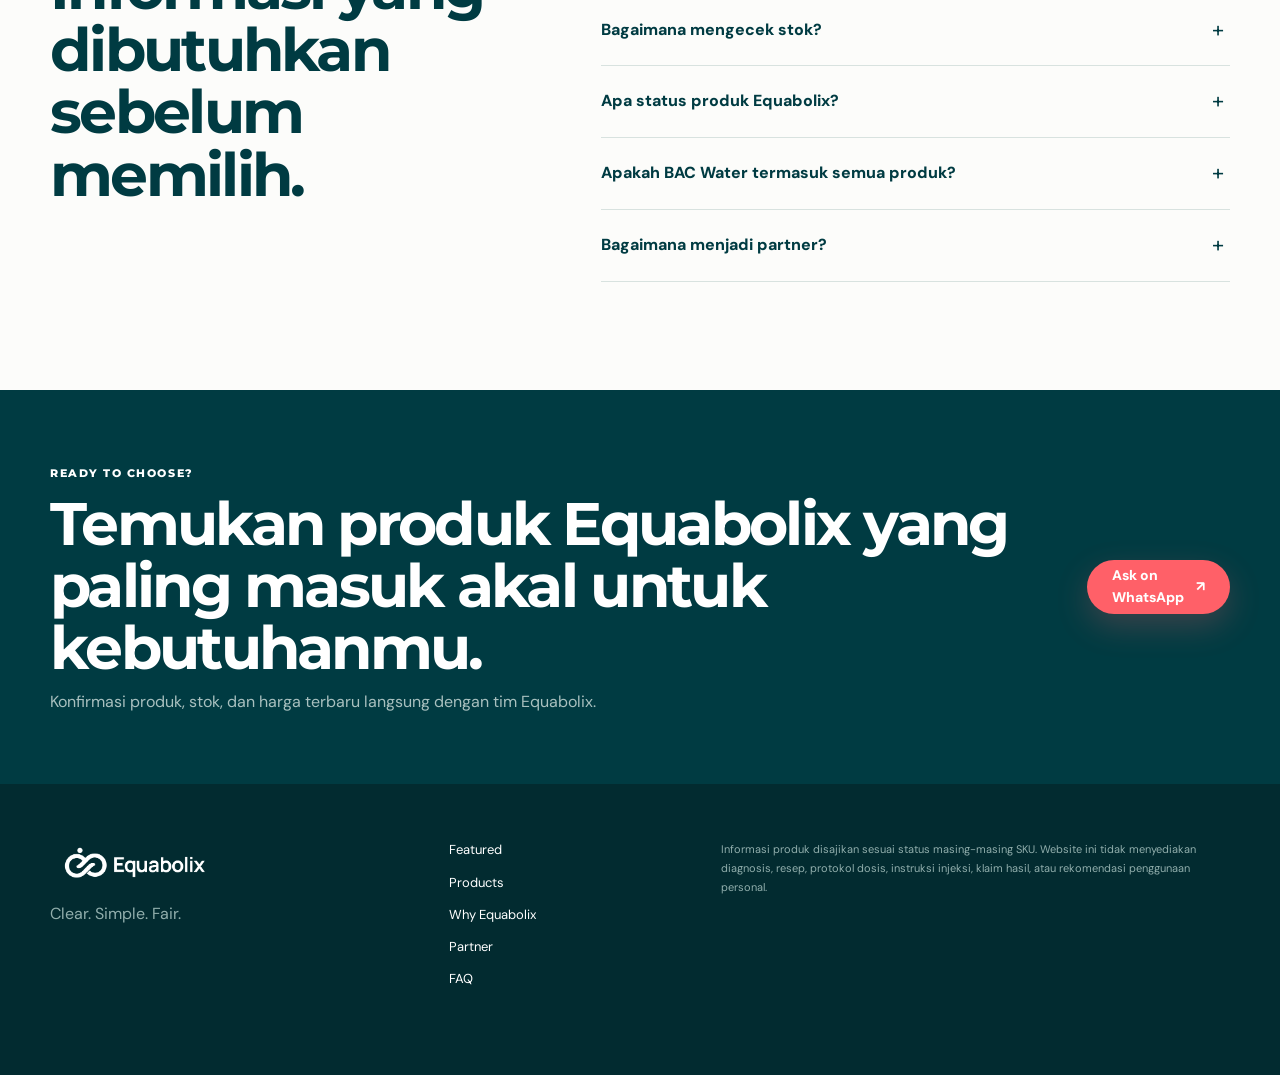
==== commit ddf53841: "v5 updated" ====
--- a/index.html
+++ b/index.html
@@ -3,325 +3,69 @@
 <head>
   <meta charset="utf-8" />
   <meta name="viewport" content="width=device-width, initial-scale=1" />
-  <meta name="description" content="Equabolix Research Series Retatrutide 10 mg. Status produk, harga paket, dan isi offer ditampilkan dengan jelas sebelum konfirmasi melalui WhatsApp." />
-  <meta name="theme-color" content="#F6F7F4" />
-  <meta property="og:title" content="Equabolix Research Series | Retatrutide 10 mg" />
-  <meta property="og:description" content="Fair value. Clear choice. Retatrutide 10 mg dengan bonus BAC Water, 4 syringe, dan 4 alcohol swab." />
+  <meta name="description" content="Jelajahi katalog produk Equabolix: Retatrutide, GHK-CU, Tirzepatide, dan rangkaian produk research lain dengan harga retail yang jelas." />
+  <meta name="theme-color" content="#F3F5F1" />
+  <meta property="og:title" content="Equabolix | Product Catalog &amp; Fairer Access" />
+  <meta property="og:description" content="High-value peptide-led products dengan pilihan yang lebih jelas, fair pricing, dan proses order yang sederhana." />
   <meta property="og:type" content="website" />
   <meta property="og:image" content="assets/retatrutide-packaging-board.png" />
-  <title>Equabolix Research Series | Retatrutide 10 mg</title>
+  <title>Equabolix | Product Catalog &amp; Fairer Access</title>
   <link rel="icon" href="assets/favicon.png" type="image/png" />
   <link rel="preconnect" href="https://fonts.googleapis.com" />
   <link rel="preconnect" href="https://fonts.gstatic.com" crossorigin />
-  <link href="https://fonts.googleapis.com/css2?family=DM+Sans:wght@400;500;600;700&family=Montserrat:wght@600;700;800&display=swap" rel="stylesheet" />
+  <link href="https://fonts.googleapis.com/css2?family=DM+Sans:wght@400;500;600;700&amp;family=Montserrat:wght@600;700;800&amp;display=swap" rel="stylesheet" />
   <link rel="stylesheet" href="assets/fontawesome/css/fontawesome.min.css?v=7.3.1" />
   <link rel="stylesheet" href="assets/fontawesome/css/solid.min.css?v=7.3.1" />
-  <link rel="stylesheet" href="styles.css?v=5.0" />
+  <link rel="stylesheet" href="styles.css?v=5.1" />
+  <link rel="stylesheet" href="styles-refresh.css?v=5.1" />
 </head>
-<body>
-  <div class="announcement">
-    <div class="container announcement__inner">
-      <span><b>EQUABOLIX RESEARCH SERIES</b> Status jelas. Harga paket transparan.</span>
-      <a href="partner/">For Business / Partner</a>
-    </div>
-  </div>
+<body class="site-refresh retail-page" data-page="retail">
+  <div class="announcement"><div class="container announcement__inner"><span><b>EQUABOLIX</b> Fair access. Clearer choice.</span><a href="partner/">Partner / Business</a></div></div>
 
   <header class="site-header" id="top">
     <div class="container nav">
-      <a class="brand" href="#top" aria-label="Equabolix home">
-        <img src="assets/equabolix-logo-master.png" alt="Equabolix" />
-      </a>
+      <a class="brand" href="#top" aria-label="Equabolix homepage"><img src="assets/equabolix-logo-master.png" alt="Equabolix" /></a>
       <button class="nav__toggle" type="button" aria-label="Buka menu" aria-expanded="false" aria-controls="primary-navigation"><span></span><span></span></button>
       <nav class="nav__links" id="primary-navigation" aria-label="Navigasi utama">
-        <a href="#offer">Paket</a>
-        <a href="#value">Value</a>
-        <a href="#product">Research Series</a>
-        <a href="#progress">Progress</a>
-        <a href="#faq">FAQ</a>
+        <a href="#featured">Featured</a><a href="#products">Products</a><a href="#value">Why Equabolix</a><a href="#faq">FAQ</a>
         <a class="nav__partner" href="partner/">Partner <span aria-hidden="true">&#8599;</span></a>
-        <a class="btn btn--small btn--dark js-wa" href="#" data-message="Halo Equabolix, saya ingin cek ketersediaan paket Retatrutide 10 mg Research Series.">Cek stok</a>
+        <a class="btn btn--small btn--dark js-wa" href="#" data-source-page="retail" data-location="retail_navigation" data-message="Halo Equabolix, saya ingin bertanya mengenai produk Equabolix dan mengecek ketersediaannya.">Ask Equabolix</a>
       </nav>
     </div>
   </header>
 
   <main>
-    <section class="hero section" aria-labelledby="hero-title">
-      <div class="container hero__grid">
-        <div class="hero__copy">
-          <div class="eyebrow"><span class="eyebrow__dot"></span> EQUABOLIX RESEARCH SERIES</div>
-          <h1 id="hero-title">Retatrutide 10 mg.<br><span class="accent-underline">Paket lebih masuk akal.</span></h1>
-          <p class="hero__lead">Untuk buyer yang sudah mengenal kategorinya: status produk transparan, harga dan isi paket terlihat sejak awal, lalu konfirmasi langsung melalui WhatsApp.</p>
-
-          <div class="status-notice" role="note">
-            <span>PRODUCT STATUS</span>
-            <strong>Research use only &middot; Not for human use</strong>
-          </div>
-
-          <div class="hero__offerline">
-            <span class="price-label">Launch Price</span>
-            <div class="price-stack">
-              <strong data-price>Rp1.100.000</strong>
-              <small class="regular-price">Harga reguler <span data-regular-price>Rp1.250.000</span></small>
-            </div>
-          </div>
-
-          <div class="bonus-strip" aria-label="Bonus dalam paket">
-            <div><b>+</b><span>BAC Water<br><small>1 vial</small></span></div>
-            <div><b>+</b><span>Syringe<br><small>4 pcs</small></span></div>
-            <div><b>+</b><span>Alcohol swab<br><small>4 pcs</small></span></div>
-          </div>
-
-          <div class="hero__actions">
-            <a class="btn btn--primary js-wa" href="#" data-message="Halo Equabolix, saya ingin cek stok dan order paket Retatrutide 10 mg Research Series dengan bonus BAC Water, 4 syringe, dan 4 alcohol swab.">Cek stok &amp; order WhatsApp <span aria-hidden="true">&#8599;</span></a>
-            <a class="text-link" href="#offer">Lihat detail paket <span aria-hidden="true">&#8595;</span></a>
-          </div>
-          <p class="hero__micro">Tanpa form panjang. Stok dan harga terbaru dikonfirmasi sebelum transaksi.</p>
+    <section class="section portfolio-hero" aria-labelledby="hero-title">
+      <div class="container portfolio-hero__grid">
+        <div class="portfolio-hero__copy">
+          <div class="eyebrow"><span class="eyebrow__dot"></span> EQUABOLIX PRODUCT BRAND</div>
+          <h1 id="hero-title">High-value products.<br><span class="accent-underline">Fairer access.</span></h1>
+          <p class="hero__lead">Peptide-led dan metabolic research products dengan pilihan yang lebih mudah dinilai, presentasi profesional, dan harga retail yang jelas.</p>
+          <div class="portfolio-hero__price"><small>HERO PRODUCT · RETATRUTIDE 10 MG</small><div><strong data-product-price="retatrutide" data-price-kind="retail">Rp2.500.000</strong><span>Official retail</span></div></div>
+          <div class="hero__actions"><a class="btn btn--primary js-track" href="#products" data-event="retail_catalog_view" data-location="retail_hero">View Products <span aria-hidden="true">&#8595;</span></a><a class="text-link js-track" href="partner/" data-event="partner_cta_click" data-location="retail_hero">Become a Partner <span aria-hidden="true">&#8599;</span></a></div>
+          <p class="hero__micro">Product status mengikuti informasi pada masing-masing SKU. Konfirmasi stok dan harga terbaru sebelum transaksi.</p>
         </div>
-
-        <div class="hero__visual" aria-label="Equabolix Retatrutide 10 mg Research Series">
-          <div class="orbit orbit--one"></div><div class="orbit orbit--two"></div>
-          <div class="product-stage product-stage--hero">
-            <span class="stage-label">EQUABOLIX / RESEARCH 01</span>
-            <span class="stage-status">RESEARCH USE ONLY</span>
-            <img class="hero-vial" src="assets/retatrutide-vial-master.png" alt="Vial Equabolix Retatrutide 10 mg" />
-            <div class="bac-mini bac-mini--hero">
-              <span>BONUS</span>
-              <img src="assets/bac-water-bottle.png" alt="Vial Equabolix BAC Water" />
-            </div>
-            <div class="floating-card floating-card--price"><small>LAUNCH PRICE</small><strong data-price>Rp1.100.000</strong><span class="regular-price">Harga reguler <span data-regular-price>Rp1.250.000</span></span></div>
-            <div class="floating-card floating-card--clear"><i></i> Clear status. Clear value.</div>
-          </div>
-        </div>
+        <div class="portfolio-hero__visual" aria-label="Equabolix Retatrutide 10 mg"><div class="portfolio-stage"><span class="stage-label">HERO PRODUCT / RETATRUTIDE 10 MG</span><img src="assets/retatrutide-pack.webp" alt="Kemasan Equabolix Retatrutide 10 mg" width="960" height="960" /><div class="portfolio-stage__badge"><small>OFFICIAL RETAIL</small><strong data-product-price="retatrutide" data-price-kind="retail">Rp2.500.000</strong></div></div></div>
       </div>
     </section>
 
-    <section class="ticker" aria-label="Nilai Equabolix">
-      <div class="ticker__track">
-        <span>FAIR ACCESS</span><i></i><span>CLEAR VALUE</span><i></i><span>ACCESSIBLE CONFIDENCE</span><i></i><span>PROGRESS WITHIN REACH</span><i></i><span>FAIR ACCESS</span><i></i><span>CLEAR VALUE</span><i></i>
-      </div>
-    </section>
+    <section class="partner-ticker" aria-label="Equabolix value proposition"><div class="container partner-ticker__inner"><span>Fair pricing</span><i></i><span>Professional presentation</span><i></i><span>Clear product choice</span><i></i><span>Responsive ordering</span><i></i><span>Built for progress</span></div></section>
 
-    <section class="section friction-section" id="value">
-      <div class="container">
-        <div class="section-head">
-          <div><span class="kicker">CLEAR CHOICE STARTS HERE</span><h2>Membandingkan pilihan seharusnya tidak rumit.</h2></div>
-          <p>Buyer yang informed tidak membutuhkan lebih banyak hype. Mereka membutuhkan informasi yang cepat dipahami dan cukup jelas untuk menilai sebuah offer.</p>
-        </div>
-        <div class="friction-grid">
-          <article class="friction-card"><span>01</span><small>PRICE FRICTION</small><h3>Harga terlihat dari awal.</h3><p>Tidak perlu memulai chat hanya untuk mengetahui kisaran value paket.</p></article>
-          <article class="friction-card"><span>02</span><small>OFFER FRICTION</small><h3>Isi paket tidak tersebar.</h3><p>Produk utama dan seluruh bonus dirangkum dalam satu offer yang mudah dipindai.</p></article>
-          <article class="friction-card"><span>03</span><small>STATUS FRICTION</small><h3>Status tidak disamarkan.</h3><p>Research use only dan not for human use tampil konsisten di sepanjang journey.</p></article>
-        </div>
-      </div>
-    </section>
+    <section class="section section--white" id="featured" aria-labelledby="featured-title"><div class="container"><div class="section-head"><div><span class="kicker">FEATURED PRODUCTS</span><h2 id="featured-title">Start with the strongest choices.</h2></div><p>Retatrutide memimpin portfolio. GHK-CU dan satu pilihan metabolic lain memperlihatkan range Equabolix yang lebih luas.</p></div><div class="featured-products" data-retail-featured></div></div></section>
 
-    <section class="section section--white" id="offer">
-      <div class="container">
-        <div class="section-head">
-          <div><span class="kicker">SATU PAKET. JELAS ISINYA.</span><h2>Value yang bisa langsung dinilai.</h2></div>
-          <p>Retatrutide tetap menjadi anchor utama. BAC Water dan item pendukung ditempatkan sebagai bonus dalam paket, bukan sebagai produk yang mengalihkan fokus.</p>
-        </div>
+    <section class="section catalog-surface" id="products" aria-labelledby="products-title"><div class="container"><div class="section-head"><div><span class="kicker">EXPLORE EQUABOLIX</span><h2 id="products-title">Satu portfolio. Pilihan yang mudah dibandingkan.</h2></div><p>Lihat format, kategori, dan harga retail dalam satu gallery. Pilih produk untuk membawa konteksnya langsung ke WhatsApp.</p></div><div class="catalog-filters" role="group" aria-label="Filter katalog retail"><button class="catalog-filter is-active" type="button" data-filter="all" data-catalog-scope="retail" aria-pressed="true">All products</button><button class="catalog-filter" type="button" data-filter="metabolic" data-catalog-scope="retail" aria-pressed="false">Metabolic</button><button class="catalog-filter" type="button" data-filter="peptide" data-catalog-scope="retail" aria-pressed="false">Research peptides</button><button class="catalog-filter" type="button" data-filter="kit" data-catalog-scope="retail" aria-pressed="false">Kit / stack</button><button class="catalog-filter" type="button" data-filter="support" data-catalog-scope="retail" aria-pressed="false">Support</button></div><div class="product-gallery" data-retail-catalog aria-live="polite"></div></div></section>
 
-        <div class="bundle-grid">
-          <article class="bundle-card bundle-card--hero">
-            <span class="bundle-card__count">01</span>
-            <div class="bundle-card__visual"><img src="assets/retatrutide-pack.webp" alt="Kemasan Equabolix Retatrutide 10 mg" /></div>
-            <div><small>HERO PRODUCT / RESEARCH SERIES</small><h3>Retatrutide 10 mg</h3><p>1 vial. Research use only. Not for human use.</p></div>
-          </article>
-          <article class="bundle-card bundle-card--blue">
-            <span class="bundle-card__count">01</span>
-            <div class="bundle-card__visual"><img src="assets/bac-water-pack.webp" alt="Kemasan Equabolix BAC Water" /></div>
-            <div><small>SUPPORTING VALUE / BONUS</small><h3>BAC Water</h3><p>1 vial bonus. Status label mengikuti kemasan produk.</p></div>
-          </article>
-          <article class="bundle-card icon-card">
-            <span class="bundle-card__count">04</span>
-            <div class="line-icon syringe-icon" aria-hidden="true"><span></span></div>
-            <div><small>BONUS INCLUDED</small><h3>Syringe</h3><p>4 pcs dalam paket.</p></div>
-          </article>
-          <article class="bundle-card icon-card">
-            <span class="bundle-card__count">04</span>
-            <div class="line-icon swab-icon" aria-hidden="true"><span>SWAB</span></div>
-            <div><small>BONUS INCLUDED</small><h3>Alcohol swab</h3><p>4 pcs dalam paket.</p></div>
-          </article>
-        </div>
+    <section class="section section--white" id="value"><div class="container trust-layout"><div class="trust-copy"><span class="kicker">ACCESSIBLE VALUE CHALLENGER</span><h2>Fair access, not cheapest.</h2><p>Equabolix membuat pilihan bernilai tinggi terasa lebih masuk akal melalui harga yang fair, product presentation yang konsisten, dan jalur pembelian yang sederhana—tanpa positioning discount brand.</p><div class="trust-checks"><div><span aria-hidden="true">&#10003;</span> Official retail price mudah dibaca</div><div><span aria-hidden="true">&#10003;</span> Format dan strength tampil konsisten</div><div><span aria-hidden="true">&#10003;</span> Tidak ada fake scarcity atau guaranteed outcome</div><div><span aria-hidden="true">&#10003;</span> Konfirmasi manusia sebelum transaksi</div></div></div><div class="brand-proof-card"><span class="kicker">EQUABOLIX STANDARD</span><h3>Clear choice through design.</h3><div><i class="fa-solid fa-box-open" aria-hidden="true"></i><p><strong>Professional product presentation</strong><small>SKU color system dan packaging tetap satu keluarga.</small></p></div><div><i class="fa-solid fa-tags" aria-hidden="true"></i><p><strong>Fair value anchor</strong><small>Harga retail tampil bersama produk, bukan disembunyikan.</small></p></div><div><i class="fa-solid fa-comments" aria-hidden="true"></i><p><strong>Low-friction confirmation</strong><small>Pertanyaan produk langsung membawa konteks ke WhatsApp.</small></p></div></div></div></section>
 
-        <div class="offer-total">
-          <div><span>RETATRUTIDE RESEARCH SERIES BUNDLE</span><strong>1 + 1 + 4 + 4</strong></div>
-          <div class="offer-total__price"><span>Launch Price</span><strong data-price>Rp1.100.000</strong><small class="regular-price">Harga reguler <span data-regular-price>Rp1.250.000</span></small></div>
-          <a class="btn btn--primary js-wa" href="#" data-message="Halo Equabolix, saya ingin cek ketersediaan bundle Retatrutide 10 mg Research Series. Isi paket: 1 Retatrutide, 1 BAC Water, 4 syringe, dan 4 alcohol swab.">Cek ketersediaan <span aria-hidden="true">&#8599;</span></a>
-        </div>
-      </div>
-    </section>
+    <section class="section partner-entry-section"><div class="container partner-entry"><div><span class="kicker">EQUABOLIX PARTNER</span><h2>Sudah punya demand atau customer base?</h2><p>Lihat partner catalog, economics, reseller support, dan alur reorder Equabolix untuk seller yang memahami kategorinya.</p></div><a class="btn btn--dark js-track" href="partner/" data-event="partner_cta_click" data-location="retail_partner_bridge">Explore Partner Program <span aria-hidden="true">&#8599;</span></a></div></section>
 
-    <section class="section why-section">
-      <div class="container">
-        <div class="section-head">
-          <div><span class="kicker">WHY EQUABOLIX</span><h2>Bukan sekadar harga menarik.</h2></div>
-          <p>Equabolix hadir sebagai Accessible Value Challenger: bukan mengejar label paling murah, melainkan membuat value, pilihan, dan jalur konfirmasi terasa lebih masuk akal.</p>
-        </div>
+    <section class="section section--white" id="faq"><div class="container faq-layout"><div><span class="kicker">FAQ</span><h2>Informasi yang dibutuhkan sebelum memilih.</h2></div><div class="faq-list"><details><summary>Apakah harga di halaman ini harga retail?</summary><p>Ya. Homepage menampilkan official retail price. Partner price hanya digunakan di commercial route partner.</p></details><details><summary>Bagaimana mengecek stok?</summary><p>Pilih produk lalu gunakan tombol WhatsApp. Nama produk dan konteks halaman otomatis ikut dalam pesan.</p></details><details><summary>Apa status produk Equabolix?</summary><p>Product status mengikuti informasi pada setiap SKU dan packaging. Produk research tidak diposisikan sebagai obat, diagnosis, resep, atau rekomendasi penggunaan personal.</p></details><details><summary>Apakah BAC Water termasuk semua produk?</summary><p>Tidak. BAC Water adalah supporting product dan ketersediaan atau bundling-nya dikonfirmasi sesuai offer yang berlaku.</p></details><details><summary>Bagaimana menjadi partner?</summary><p>Buka halaman Partner untuk melihat catalog, partner economics, qualification, dan memulai percakapan dengan tim Equabolix.</p></details></div></div></section>
 
-        <div class="value-grid">
-          <article class="value-card value-card--teal"><span>01</span><h3>Fair value.</h3><p>Harga dan komponen paket terlihat bersamaan, sehingga value dapat dinilai dengan konteks yang lengkap.</p></article>
-          <article class="value-card"><span>02</span><h3>Clear choice.</h3><p>Produk, bonus, status, dan proses order disusun dalam hierarchy yang cepat dipindai.</p></article>
-          <article class="value-card"><span>03</span><h3>Accessible confidence.</h3><p>Confidence dibangun melalui transparansi dan konsistensi, lalu diperkuat oleh konfirmasi manusia.</p></article>
-        </div>
-
-        <div class="comparison-panel" aria-label="Ringkasan value paket">
-          <div class="comparison-panel__intro"><span class="kicker">VALUE CHECK</span><h3>Empat hal yang sudah jelas sebelum chat.</h3></div>
-          <dl>
-            <div><dt>Launch Price</dt><dd><span data-price>Rp1.100.000</span><small class="regular-price">Harga reguler <span data-regular-price>Rp1.250.000</span></small></dd></div>
-            <div><dt>Isi offer</dt><dd>1 + 1 + 4 + 4</dd></div>
-            <div><dt>Status utama</dt><dd>Research use only</dd></div>
-            <div><dt>Konfirmasi</dt><dd>Langsung via WhatsApp</dd></div>
-          </dl>
-        </div>
-      </div>
-    </section>
-
-    <section class="section section--white" id="product">
-      <div class="container product-layout">
-        <div class="product-media">
-          <div class="product-media__top"><span>RESEARCH SERIES / 01</span><span>10 MG / 1 VIAL</span></div>
-          <img src="assets/retatrutide-vial-master.png" alt="Equabolix Retatrutide 10 mg Research Series" />
-          <div class="wave-lines" aria-hidden="true"></div>
-        </div>
-        <div class="product-copy">
-          <span class="kicker">PRODUCT STATUS FIRST</span>
-          <h2>Retatrutide <span>10 mg</span></h2>
-          <p class="product-subtitle">Research use only. Not for human use.</p>
-          <div class="price-row"><div class="price-stack"><small class="price-label">Launch Price</small><strong data-price>Rp1.100.000</strong><small class="regular-price">Harga reguler <span data-regular-price>Rp1.250.000</span></small></div><span>/ bundle</span></div>
-          <p class="product-description">Informasi halaman dibatasi pada hal yang dapat dinilai secara transparan: label produk, isi paket, harga, status, dan jalur konfirmasi. Tidak ada klaim hasil, protokol dosis, atau rekomendasi penggunaan personal.</p>
-          <div class="spec-list">
-            <div><span>Product</span><strong>Retatrutide</strong></div>
-            <div><span>Label strength</span><strong>10 mg</strong></div>
-            <div><span>Package</span><strong>1 vial</strong></div>
-            <div><span>Status</span><strong>Research use only</strong></div>
-          </div>
-          <div class="included-mini"><b>Bonus paket:</b> BAC Water &times;1, syringe &times;4, alcohol swab &times;4.</div>
-          <a class="btn btn--primary btn--full js-wa" href="#" data-message="Halo Equabolix, saya tertarik dengan paket Retatrutide 10 mg Research Series. Bisa bantu konfirmasi stok, harga terbaru, dan proses order?">Konfirmasi stok &amp; harga <span aria-hidden="true">&#8599;</span></a>
-          <p class="microcopy">Website ini tidak menyediakan protokol dosis, instruksi injeksi, atau rekomendasi penggunaan personal.</p>
-        </div>
-      </div>
-
-      <div class="container product-proof">
-        <div class="product-proof__head"><span class="kicker">VISUAL PRODUCT PROOF</span><h3>Detail produk terlihat sebelum kamu memutuskan.</h3><p>Packaging ditampilkan sebagai bukti visual dan status label—bukan sebagai pengganti informasi yang relevan.</p></div>
-        <div class="packaging-gallery">
-          <figure><img src="assets/retatrutide-packaging-board.png" alt="Sistem packaging Equabolix Retatrutide 10 mg" loading="lazy" /><figcaption>Retatrutide 10 mg &middot; Equabolix Research Series</figcaption></figure>
-          <figure><img src="assets/bac-water-packaging-board.png" alt="Sistem packaging Equabolix BAC Water" loading="lazy" /><figcaption>BAC Water &middot; Supporting value dalam paket</figcaption></figure>
-        </div>
-      </div>
-    </section>
-
-    <section class="section partner-entry-section" aria-labelledby="partner-entry-title">
-      <div class="container partner-entry">
-        <div>
-          <span class="kicker">EQUABOLIX PARTNER</span>
-          <h2 id="partner-entry-title">Punya bisnis atau sudah menjual kategori peptide?</h2>
-          <p>Lihat program partner Equabolix untuk wholesale pricing, product access, dan reseller support—dibangun untuk seller dengan existing demand.</p>
-        </div>
-        <a class="btn btn--dark js-track" href="partner/" data-event="partner_cta_click" data-location="homepage_partner_entry">Explore Partner Program <span aria-hidden="true">&#8599;</span></a>
-      </div>
-    </section>
-
-    <section class="section trust-section">
-      <div class="container trust-layout">
-        <div class="trust-copy">
-          <span class="kicker">TRUST BY DESIGN</span>
-          <h2>Confidence dimulai dari hal yang bisa diperiksa.</h2>
-          <p>Equabolix membangun trust melalui informasi yang konsisten, reasonable expectations, dan jalur konfirmasi yang responsif—bukan badge kosong atau klaim yang tidak dapat diverifikasi.</p>
-          <div class="trust-checks">
-            <div><span aria-hidden="true">&#10003;</span> Harga tampil sebelum chat</div>
-            <div><span aria-hidden="true">&#10003;</span> Isi bundle dirangkum dengan jelas</div>
-            <div><span aria-hidden="true">&#10003;</span> Status Research Series konsisten</div>
-            <div><span aria-hidden="true">&#10003;</span> Tidak ada guaranteed outcome</div>
-          </div>
-        </div>
-        <div class="trust-card">
-          <div class="trust-card__head"><span>CLEAR &rarr; FAIR &rarr; CONFIDENCE</span><i></i></div>
-          <div class="trust-step"><span>01</span><div><strong>KENALI STATUSNYA</strong><small>Research use only tampil dari awal.</small></div></div>
-          <div class="trust-step"><span>02</span><div><strong>NILAI PAKETNYA</strong><small>Harga, produk, dan bonus terlihat.</small></div></div>
-          <div class="trust-step trust-step--active"><span>03</span><div><strong>BUAT PILIHAN</strong><small>Informasi utama sudah tersedia.</small></div></div>
-          <div class="trust-step"><span>04</span><div><strong>KONFIRMASI LANGSUNG</strong><small>Stok dan harga terbaru via WhatsApp.</small></div></div>
-        </div>
-      </div>
-    </section>
-
-    <section class="section order-section" id="order">
-      <div class="container">
-        <div class="order-panel">
-          <div class="order-panel__head"><div><span class="kicker">SIMPLE ORDER FLOW</span><h2>Dari informasi ke konfirmasi, tanpa langkah yang tidak perlu.</h2></div><p>WhatsApp menjaga journey tetap low-friction sekaligus memberi ruang untuk memastikan stok, harga terbaru, dan detail order sebelum transaksi.</p></div>
-          <div class="steps">
-            <div class="step">
-              <div class="step__top"><span class="step__number">1</span><i class="step__icon fa-solid fa-box-open" aria-hidden="true"></i></div>
-              <h3>Lihat offer</h3><p>Produk, status, bonus, dan harga berada di halaman yang sama.</p>
-            </div>
-            <div class="step">
-              <div class="step__top"><span class="step__number">2</span><i class="step__icon fa-solid fa-comments" aria-hidden="true"></i></div>
-              <h3>Klik WhatsApp</h3><p>Pesan otomatis sudah membawa konteks produk yang kamu lihat.</p>
-            </div>
-            <div class="step">
-              <div class="step__top"><span class="step__number">3</span><i class="step__icon fa-solid fa-circle-check" aria-hidden="true"></i></div>
-              <h3>Konfirmasi</h3><p>Tim Equabolix mengonfirmasi stok dan harga terbaru sebelum transaksi.</p>
-            </div>
-          </div>
-          <a class="btn btn--dark js-wa" href="#" data-message="Halo Equabolix, saya sudah melihat detail paket Retatrutide 10 mg Research Series. Saya ingin konfirmasi stok dan proses order.">Mulai konfirmasi via WhatsApp <span aria-hidden="true">&#8599;</span></a>
-        </div>
-      </div>
-    </section>
-
-    <section class="section people-section" id="progress">
-      <div class="container people-layout">
-        <div class="people-copy">
-          <span class="kicker">PROGRESS WITHIN REACH</span>
-          <h2>Brand yang terasa dekat dengan kehidupan nyata.</h2>
-          <p>Equabolix membawa territory visual yang aktif, human, dan balanced agar masterbrand dapat berkembang melampaui satu kategori—tetap clear, modern, dan accessible.</p>
-          <div class="progress-points">
-            <span>Active life</span><span>Clear choices</span><span>Sustainable progress</span>
-          </div>
-          <p class="people-note">Visual gaya hidup menggambarkan territory masterbrand Equabolix, bukan klaim hasil atau petunjuk penggunaan SKU Research Series.</p>
-        </div>
-        <div class="people-visual-grid" aria-label="Visual gaya hidup aktif Equabolix">
-          <figure class="people-stage people-stage--runner"><img src="assets/active-woman.png" alt="Perempuan dengan gaya hidup aktif" loading="lazy" /><figcaption>ACTIVE / BALANCED</figcaption></figure>
-          <figure class="people-stage people-stage--everyday"><img src="assets/active-man.png" alt="Pria dengan gaya hidup sehat dan seimbang" loading="lazy" /><figcaption>HEALTHY / HUMAN</figcaption></figure>
-        </div>
-      </div>
-    </section>
-
-    <section class="section section--white" id="faq">
-      <div class="container faq-layout">
-        <div><span class="kicker">FAQ</span><h2>Jawaban jelas sebelum kamu menghubungi kami.</h2></div>
-        <div class="faq-list">
-          <details><summary>Apa status produk Retatrutide di halaman ini?</summary><p>Retatrutide 10 mg berada dalam Equabolix Research Series dan ditandai research use only serta not for human use.</p></details>
-          <details><summary>Apa saja isi paketnya?</summary><p>1 vial Retatrutide 10 mg, bonus 1 vial BAC Water, 4 syringe, dan 4 alcohol swab.</p></details>
-          <details><summary>Berapa harga paketnya?</summary><p>Launch Price saat ini adalah <strong data-price>Rp1.100.000</strong>, dengan harga reguler <span data-regular-price>Rp1.250.000</span>. Stok dan harga transaksi terbaru dikonfirmasi melalui WhatsApp sebelum order.</p></details>
-          <details><summary>Apakah bonus perlu ditambahkan terpisah?</summary><p>Tidak. BAC Water, 4 syringe, dan 4 alcohol swab ditampilkan sebagai bonus dalam paket yang sama.</p></details>
-          <details><summary>Bagaimana cara melakukan konfirmasi order?</summary><p>Klik salah satu tombol WhatsApp. Pesan sudah terisi otomatis agar tim Equabolix mengetahui produk dan paket yang sedang kamu tanyakan.</p></details>
-          <details><summary>Apakah Equabolix memberikan dosis atau instruksi injeksi?</summary><p>Tidak. Website ini tidak menyediakan dosing protocol, instruksi injeksi, diagnosis, resep, atau rekomendasi penggunaan personal.</p></details>
-        </div>
-      </div>
-    </section>
-
-    <section class="final-cta">
-      <div class="container final-cta__inner">
-        <div><span class="kicker">FAIR VALUE. CLEAR CHOICE.</span><h2>Sudah cukup jelas untuk menilai paketnya?</h2><p>Konfirmasi stok dan harga terbaru langsung dengan tim Equabolix.</p></div>
-        <div class="final-cta__action"><div class="final-price"><small>Launch Price</small><strong data-price>Rp1.100.000</strong><span class="regular-price">Harga reguler <span data-regular-price>Rp1.250.000</span></span></div><a class="btn btn--primary js-wa" href="#" data-message="Halo Equabolix, saya ingin konfirmasi stok dan order paket Retatrutide 10 mg Research Series.">Cek stok sekarang <span aria-hidden="true">&#8599;</span></a></div>
-      </div>
-    </section>
+    <section class="final-cta"><div class="container final-cta__inner"><div><span class="kicker">READY TO CHOOSE?</span><h2>Temukan produk Equabolix yang paling masuk akal untuk kebutuhanmu.</h2><p>Konfirmasi produk, stok, dan harga terbaru langsung dengan tim Equabolix.</p></div><a class="btn btn--primary js-wa" href="#" data-source-page="retail" data-location="retail_final_cta" data-message="Halo Equabolix, saya ingin bertanya mengenai produk Equabolix, harga retail, dan ketersediaan terbaru.">Ask on WhatsApp <span aria-hidden="true">&#8599;</span></a></div></section>
   </main>
 
-  <footer>
-    <div class="container footer__grid">
-      <div class="footer__brand"><img src="assets/equabolix-logo-master.png" alt="Equabolix" /><p>Fair access. Clear value. Confidence to progress.</p></div>
-      <div class="footer__links"><a href="#offer">Paket</a><a href="#value">Value</a><a href="#product">Research Series</a><a href="#progress">Progress</a><a href="#faq">FAQ</a><a href="partner/">Partner / Reseller</a></div>
-      <p class="footer__legal">Informasi pada website ini bersifat informatif. Retatrutide 10 mg ditandai sebagai research use only dan not for human use. Website ini tidak memberikan diagnosis, resep, protokol dosis, instruksi injeksi, klaim hasil, atau rekomendasi penggunaan personal.</p>
-    </div>
-  </footer>
-
-  <div class="mobile-buybar">
-    <div><small>Launch Price</small><strong data-price>Rp1.100.000</strong><span class="mobile-regular-price">Reguler <span data-regular-price>Rp1.250.000</span></span></div>
-    <a class="btn btn--primary js-wa" href="#" data-message="Halo Equabolix, saya ingin cek stok paket Retatrutide 10 mg Research Series.">WhatsApp</a>
-  </div>
-
-  <script src="script.js?v=5.0"></script>
+  <footer><div class="container footer__grid"><div class="footer__brand"><img src="assets/equabolix-logo-master.png" alt="Equabolix" /><p>Clear. Simple. Fair.</p></div><div class="footer__links"><a href="#featured">Featured</a><a href="#products">Products</a><a href="#value">Why Equabolix</a><a href="partner/">Partner</a><a href="#faq">FAQ</a></div><p class="footer__legal">Informasi produk disajikan sesuai status masing-masing SKU. Website ini tidak menyediakan diagnosis, resep, protokol dosis, instruksi injeksi, klaim hasil, atau rekomendasi penggunaan personal.</p></div></footer>
+  <div class="mobile-buybar"><div><small>EXPLORE EQUABOLIX</small><strong>11 current products</strong></div><a class="btn btn--primary" href="#products">View Products</a></div>
+  <script src="script.js?v=5.1"></script>
 </body>
 </html>
--- a/styles-refresh.css
+++ b/styles-refresh.css
@@ -0,0 +1,42 @@
+/* Equabolix V5.1 commercial architecture — extends the established V5 tokens. */
+.site-refresh .site-header{background:color-mix(in srgb,var(--cream) 94%,transparent)}
+.site-refresh h2{font-size:clamp(38px,5vw,60px);letter-spacing:-.045em}
+.portfolio-hero{min-height:720px;display:flex;align-items:center;overflow:hidden}
+.portfolio-hero__grid{display:grid;grid-template-columns:minmax(0,1.02fr) minmax(430px,.98fr);gap:52px;align-items:center}
+.portfolio-hero__copy h1{font-size:clamp(50px,5.4vw,76px);max-width:760px}
+.portfolio-hero__price{margin:30px 0 28px;padding:18px 0;border-block:1px solid var(--line);display:grid;gap:7px}
+.portfolio-hero__price>small{font-family:"Montserrat",sans-serif;font-size:9px;font-weight:800;letter-spacing:.13em;color:var(--teal-deep)}
+.portfolio-hero__price>div{display:flex;align-items:baseline;gap:14px;flex-wrap:wrap}
+.portfolio-hero__price strong{font-family:"Montserrat",sans-serif;font-size:clamp(34px,4vw,48px);letter-spacing:-.045em}
+.portfolio-hero__price span{font-size:12px;font-weight:800;color:var(--muted)}
+.portfolio-hero__visual{min-width:0}.portfolio-stage{position:relative;min-height:590px;border-radius:44px;background:linear-gradient(145deg,#FDFDFC,#DDEDEA);box-shadow:var(--shadow);overflow:hidden;display:grid;place-items:center;padding:60px 26px 24px}
+.portfolio-stage:before{content:"";position:absolute;width:420px;height:420px;border-radius:50%;background:rgba(56,174,166,.16);right:-150px;top:-140px}
+.portfolio-stage>img{position:relative;z-index:2;width:93%;height:500px;object-fit:contain;mix-blend-mode:multiply;filter:drop-shadow(0 25px 28px rgba(0,59,66,.12))}
+.portfolio-stage__badge{position:absolute;z-index:4;left:22px;bottom:22px;display:grid;padding:14px 17px;border-radius:18px;background:rgba(255,255,255,.92);box-shadow:0 14px 34px rgba(0,59,66,.12)}
+.portfolio-stage__badge small{font-size:8px;font-weight:800;letter-spacing:.12em;color:var(--muted)}.portfolio-stage__badge strong{font-family:"Montserrat",sans-serif;font-size:23px;letter-spacing:-.04em}
+.featured-products,.product-gallery{display:grid;grid-template-columns:repeat(3,minmax(0,1fr));gap:18px}.catalog-surface{background:var(--cream)}
+.commerce-card{min-width:0;border:1px solid var(--line);border-radius:32px;background:white;overflow:hidden;display:flex;flex-direction:column;box-shadow:0 14px 38px rgba(0,59,66,.05)}
+.commerce-card__visual{position:relative;min-height:270px;background:linear-gradient(150deg,color-mix(in srgb,var(--product-accent) 10%,white),#FAFCFB);display:grid;place-items:center;padding:35px 24px 20px;overflow:hidden}
+.commerce-card__visual:after{content:"";position:absolute;left:-15%;right:-15%;bottom:-22%;height:46%;border-radius:50%;background:color-mix(in srgb,var(--product-accent) 19%,transparent)}
+.commerce-card__visual>small{position:absolute;z-index:4;left:20px;top:17px;font-family:"Montserrat",sans-serif;font-size:8px;font-weight:800;letter-spacing:.13em;color:var(--product-accent)}
+.commerce-card__visual>img{position:relative;z-index:2;width:100%;height:230px;object-fit:contain;mix-blend-mode:multiply}
+.product-visual-fallback{position:relative;z-index:2;width:138px;height:186px;border-radius:24px 24px 32px 32px;border:3px solid color-mix(in srgb,var(--product-accent) 76%,var(--ink));background:rgba(255,255,255,.72);display:grid;place-items:center;color:var(--product-accent);filter:drop-shadow(0 19px 16px rgba(0,59,66,.12))}
+.product-visual-fallback:before{content:"";position:absolute;top:-18px;width:92px;height:26px;border-radius:12px 12px 7px 7px;background:var(--product-accent);box-shadow:0 7px 0 #CAD1D0}.product-visual-fallback i{font-size:48px}.product-visual-fallback span{position:absolute;bottom:18px;font-family:"Montserrat",sans-serif;font-weight:800;font-size:13px}
+.commerce-card__body{padding:22px;display:flex;flex:1;flex-direction:column;align-items:flex-start}.commerce-card__meta{width:100%;display:flex;justify-content:space-between;gap:10px;color:var(--muted);font-size:9px;font-weight:800;letter-spacing:.07em;text-transform:uppercase}
+.commerce-card h3{font-size:clamp(21px,2vw,28px);line-height:1.08;letter-spacing:-.035em;margin:16px 0 3px;overflow-wrap:anywhere}.commerce-card__strength{margin:0;color:var(--product-accent);font-family:"Montserrat",sans-serif;font-size:21px;font-weight:700}.commerce-card__descriptor{color:var(--muted);font-size:13px;min-height:42px;margin:12px 0 18px}
+.commerce-card__price{display:grid;gap:2px;margin-top:auto;margin-bottom:16px}.commerce-card__price small,.commerce-card__partner-prices small{font-size:8px;font-weight:800;letter-spacing:.1em;color:var(--muted)}.commerce-card__price strong{font-family:"Montserrat",sans-serif;font-size:28px;letter-spacing:-.04em}.commerce-card .btn{width:100%;min-height:48px;padding-inline:14px}
+.commerce-card__partner-prices{width:100%;display:grid;grid-template-columns:1fr 1fr;gap:10px;margin:17px 0}.commerce-card__partner-prices>div{padding:12px;border-radius:15px;background:var(--cream);display:grid}.commerce-card__partner-prices>div:first-child{background:color-mix(in srgb,var(--product-accent) 12%,white)}.commerce-card__partner-prices strong{font-family:"Montserrat",sans-serif;font-size:18px;letter-spacing:-.035em;line-height:1.2}.catalog-disclaimer{margin:20px 0 0;color:var(--muted);font-size:11px}
+.brand-proof-card{background:var(--ink);color:white;border-radius:38px;padding:34px;box-shadow:var(--shadow)}.brand-proof-card h3{font-size:34px;letter-spacing:-.04em;margin:12px 0 24px}.brand-proof-card>div{display:grid;grid-template-columns:42px 1fr;gap:14px;align-items:center;padding:17px 0;border-top:1px solid rgba(255,255,255,.12)}.brand-proof-card i{display:grid;place-items:center;width:40px;height:40px;border-radius:13px;background:rgba(56,174,166,.2);color:#9DE0DA}.brand-proof-card p,.brand-proof-card small{margin:0;display:grid}.brand-proof-card small{color:#9FB8B7}
+.site-refresh.partner-page .partner-hero{min-height:720px}.site-refresh .partner-stage{min-height:570px}.site-refresh .partner-hero-vial{width:82%;height:490px;object-fit:contain}.site-refresh .partner-stage__card strong{font-size:28px}.site-refresh .partner-stage__card span{font-size:11px;color:var(--muted)}.site-refresh .partner-stage__card span b{color:var(--ink)}
+.partner-price-pair{display:grid;grid-template-columns:1fr 1fr;gap:12px;margin:23px 0}.partner-price-pair>div{padding:16px;border:1px solid var(--line);border-radius:18px;display:grid;background:white}.partner-price-pair>div:first-child{background:var(--teal-soft)}.partner-price-pair small{font-size:8px;font-weight:800;letter-spacing:.1em;color:var(--muted)}.partner-price-pair strong{font-family:"Montserrat",sans-serif;font-size:27px;letter-spacing:-.04em}.partner-product-actions{display:flex;align-items:center;gap:18px;flex-wrap:wrap}
+.economics-example{position:relative;border-radius:32px;background:var(--ink);color:white;padding:28px;display:grid;grid-template-columns:1fr auto 1fr;gap:18px;align-items:center}.economics-example>small,.economics-example>p{grid-column:1/-1}.economics-example>div{display:grid}.economics-example span{font-size:9px;font-weight:800;letter-spacing:.1em;color:#9AB9B7}.economics-example strong{font-family:"Montserrat",sans-serif;font-size:25px}.economics-example>i{color:var(--coral)}.economics-example>p{margin:0;color:#9AB9B7;font-size:10px}
+.lp-header__actions{display:flex;align-items:center;gap:22px}.retatrutide-lp-hero{min-height:720px;display:flex;align-items:center;overflow:hidden}.retatrutide-lp-hero__grid{display:grid;grid-template-columns:minmax(0,.93fr) minmax(430px,1.07fr);gap:64px;align-items:center}.retatrutide-lp-hero__copy h1{font-size:clamp(54px,6vw,84px);letter-spacing:-.055em;margin-bottom:12px}.retatrutide-lp-hero__copy h1 span{color:var(--teal-deep)}.lp-proposition{font-family:"Montserrat",sans-serif;font-weight:700;font-size:19px;line-height:1.35;margin:0 0 28px;max-width:560px}
+.lp-price-block{display:grid;gap:3px;padding:20px 0;margin-bottom:24px;border-block:1px solid var(--line)}.lp-price-block>small{font-size:9px;font-weight:800;letter-spacing:.12em;color:var(--teal-deep)}.lp-price-block>strong{font-family:"Montserrat",sans-serif;font-size:clamp(42px,5vw,62px);letter-spacing:-.055em;line-height:1.1}.lp-price-block>span{font-size:12px;color:var(--muted)}.lp-price-block>span b{color:var(--ink)}
+.retatrutide-lp-stage{position:relative;min-height:580px;border-radius:44px;background:linear-gradient(145deg,#E3F2EF,#FBFCFA);box-shadow:var(--shadow);display:grid;place-items:center;padding:58px 24px 28px;overflow:hidden}.retatrutide-lp-stage:before{content:"";position:absolute;width:480px;height:480px;border-radius:50%;background:rgba(56,174,166,.17);right:-180px;top:-170px}.retatrutide-lp-stage>img{position:relative;z-index:2;width:93%;height:480px;object-fit:contain;mix-blend-mode:multiply}.retatrutide-lp-stage__note{position:absolute;z-index:4;left:20px;right:20px;bottom:20px;display:flex;gap:12px;align-items:center;padding:14px 16px;border-radius:18px;background:rgba(255,255,255,.94);box-shadow:0 14px 34px rgba(0,59,66,.12)}.retatrutide-lp-stage__note i{display:grid;place-items:center;width:38px;height:38px;border-radius:12px;background:var(--teal-soft);color:var(--teal-deep)}.retatrutide-lp-stage__note span,.retatrutide-lp-stage__note small{display:grid}.retatrutide-lp-stage__note small{color:var(--muted)}
+.lp-split{display:grid;grid-template-columns:.9fr 1.1fr;gap:70px;align-items:center}.lp-split h2{margin:10px 0 16px}.lp-split>div>p{color:var(--muted);font-size:17px}.lp-spec-grid{display:grid;grid-template-columns:1fr 1fr;border:1px solid var(--line);border-radius:28px;overflow:hidden}.lp-spec-grid>div{padding:24px;display:grid;gap:6px;background:var(--cream)}.lp-spec-grid>div:nth-child(odd){border-right:1px solid var(--line)}.lp-spec-grid>div:nth-child(-n+2){border-bottom:1px solid var(--line)}.lp-spec-grid small{font-size:9px;font-weight:800;letter-spacing:.1em;color:var(--muted)}.lp-spec-grid strong{font-family:"Montserrat",sans-serif;font-size:20px}
+.lp-economics{background:var(--teal);color:white}.lp-economics__grid{display:grid;grid-template-columns:.9fr 1.1fr;gap:70px;align-items:center}.lp-economics__grid>div:first-child p{color:#E7FFFC;font-size:17px}.lp-economics__card{border-radius:36px;background:white;color:var(--ink);padding:32px}.lp-economics__card>div{display:grid}.lp-economics__card small{font-size:9px;font-weight:800;letter-spacing:.1em;color:var(--muted)}.lp-economics__card strong{font-family:"Montserrat",sans-serif;font-size:clamp(34px,4vw,50px);letter-spacing:-.05em}.lp-economics__line{display:block;height:1px;background:var(--line);margin:20px 0}.lp-economics__card p{color:var(--muted);font-size:10px;margin:18px 0 0}
+.lp-benefit-grid{display:grid;grid-template-columns:repeat(3,1fr);gap:15px}.lp-benefit-grid article{min-height:220px;padding:25px;border:1px solid var(--line);border-radius:28px;background:var(--cream);display:flex;flex-direction:column;justify-content:flex-end}.lp-benefit-grid i{font-size:24px;color:var(--teal-deep);margin-bottom:auto}.lp-benefit-grid h3{font-size:21px;margin:20px 0 7px}.lp-benefit-grid p{margin:0;color:var(--muted);font-size:13px}.lp-support{background:#E8F1EF}.lp-support-list{display:grid;grid-template-columns:1fr 1fr;gap:12px}.lp-support-list span{display:flex;align-items:center;gap:12px;padding:17px;border-radius:17px;background:white;font-weight:800;font-size:13px}.lp-support-list i{color:var(--teal-deep)}
+.lp-order-flow{display:grid;grid-template-columns:repeat(5,1fr);gap:12px}.lp-order-flow article{position:relative;min-height:190px;border:1px solid var(--line);border-radius:26px;background:var(--cream);padding:22px;display:flex;flex-direction:column;justify-content:flex-end}.lp-order-flow article>span{position:absolute;right:18px;top:16px;font-size:10px;font-weight:800}.lp-order-flow i{margin-bottom:auto;color:var(--teal-deep);font-size:25px}.lp-order-flow h3{font-size:18px;margin:18px 0 0}.retatrutide-hard-cta{background:var(--ink)}
+@media(max-width:1100px){.product-gallery{grid-template-columns:repeat(2,minmax(0,1fr))}.portfolio-hero__grid,.retatrutide-lp-hero__grid{grid-template-columns:minmax(0,1fr) minmax(390px,.9fr);gap:32px}.lp-order-flow{grid-template-columns:repeat(3,1fr)}}
+@media(max-width:980px){.portfolio-hero__grid,.retatrutide-lp-hero__grid,.lp-split,.lp-economics__grid{grid-template-columns:1fr}.portfolio-hero,.retatrutide-lp-hero{min-height:auto}.portfolio-stage,.retatrutide-lp-stage{min-height:540px}.featured-products{grid-template-columns:1fr}.commerce-card--featured{display:grid;grid-template-columns:.9fr 1.1fr}.commerce-card--featured .commerce-card__visual{min-height:350px}.lp-benefit-grid{grid-template-columns:repeat(2,1fr)}.lp-split,.lp-economics__grid{gap:38px}}
+@media(max-width:640px){.portfolio-hero__copy h1{font-size:clamp(44px,13vw,59px)}.portfolio-stage,.retatrutide-lp-stage{min-height:460px;border-radius:32px}.portfolio-stage>img,.retatrutide-lp-stage>img{height:390px}.portfolio-stage__badge{left:12px;bottom:12px}.portfolio-stage__badge strong{font-size:19px}.featured-products,.product-gallery{grid-template-columns:1fr}.commerce-card--featured{display:flex}.commerce-card__visual,.commerce-card--featured .commerce-card__visual{min-height:260px}.commerce-card__visual>img{height:220px}.commerce-card__descriptor{min-height:auto}.commerce-card__partner-prices,.partner-price-pair{grid-template-columns:1fr}.commerce-card__partner-prices strong{font-size:20px}.brand-proof-card{padding:25px;border-radius:30px}.brand-proof-card h3{font-size:29px}.lp-header__actions .text-link{display:none}.retatrutide-lp-hero__copy h1{font-size:49px}.lp-proposition{font-size:16px}.lp-price-block>strong{font-size:43px}.lp-spec-grid,.lp-support-list,.lp-benefit-grid,.lp-order-flow{grid-template-columns:1fr}.lp-spec-grid>div{border-bottom:1px solid var(--line)!important;border-right:0!important}.lp-spec-grid>div:last-child{border-bottom:0!important}.lp-order-flow article{min-height:145px}.economics-example{grid-template-columns:1fr}.economics-example>i{transform:rotate(90deg)}.partner-product-actions{align-items:stretch}.partner-product-actions .btn{width:100%}}
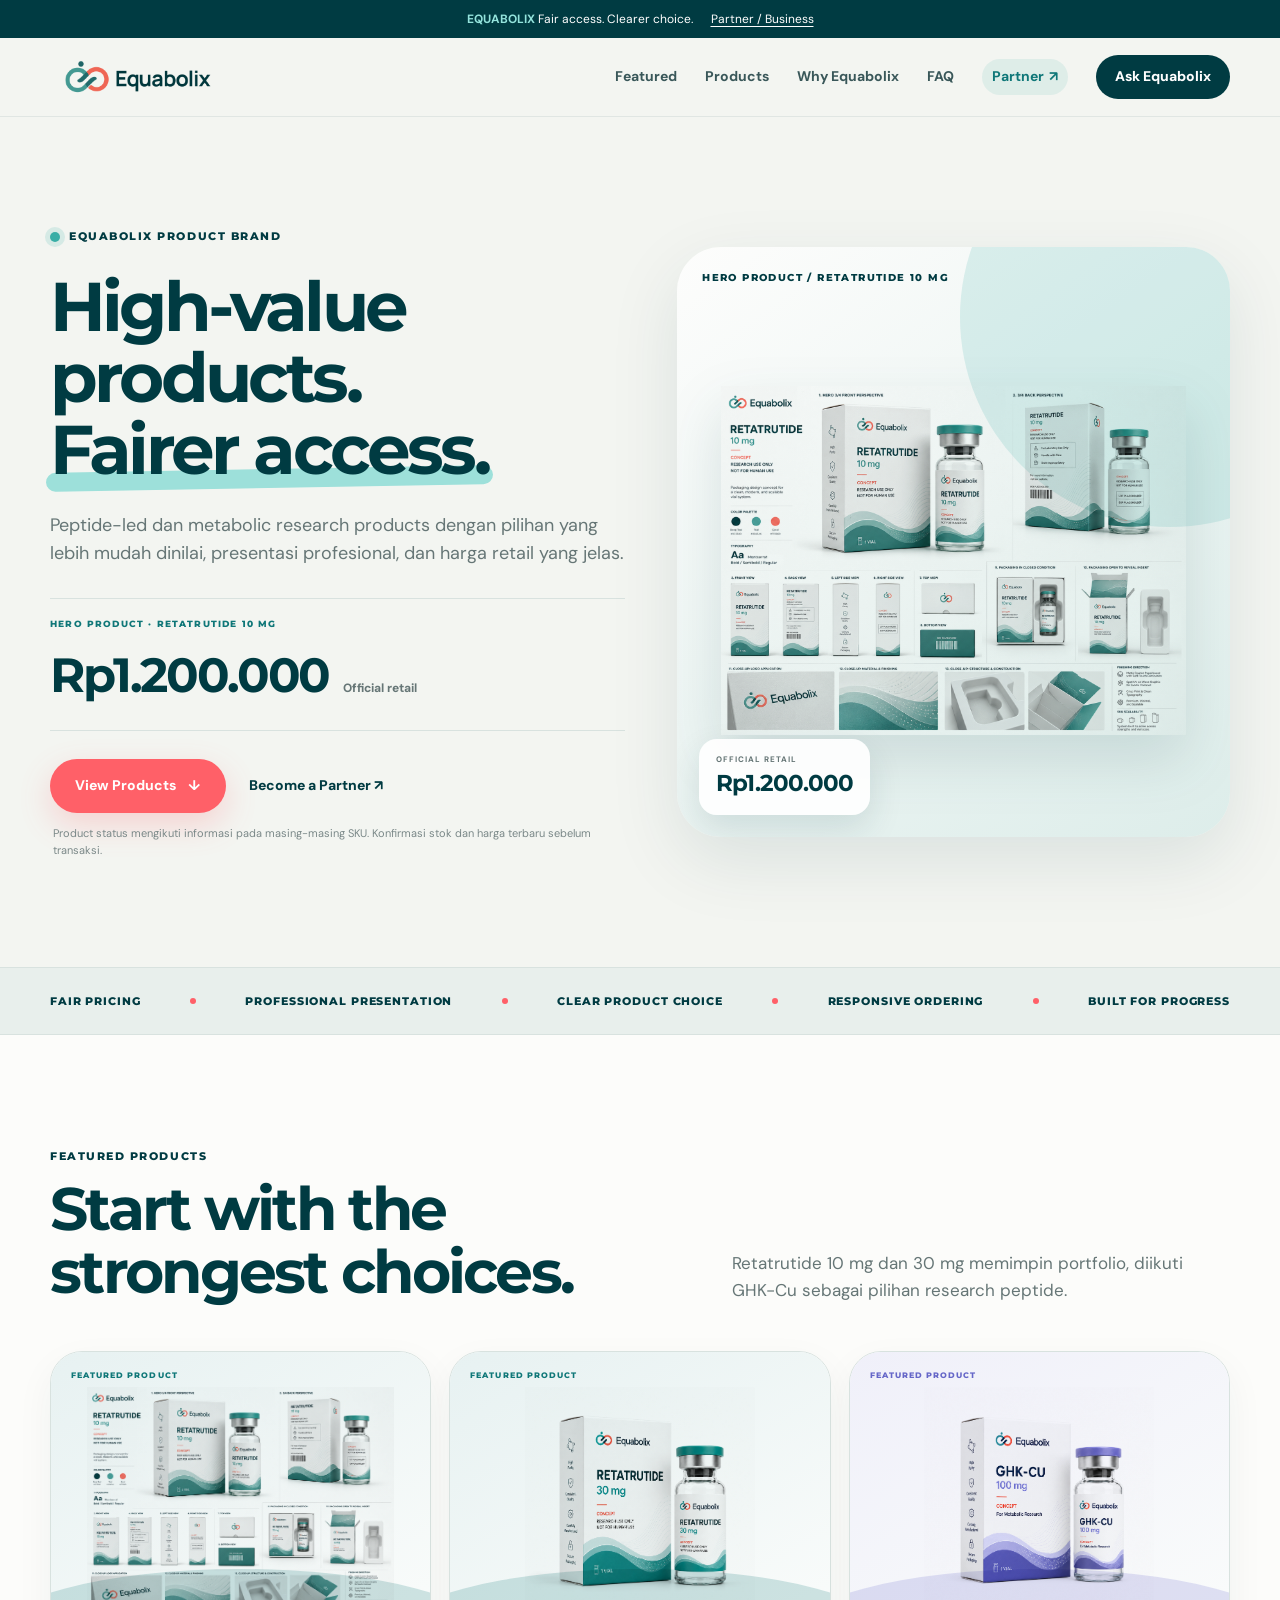
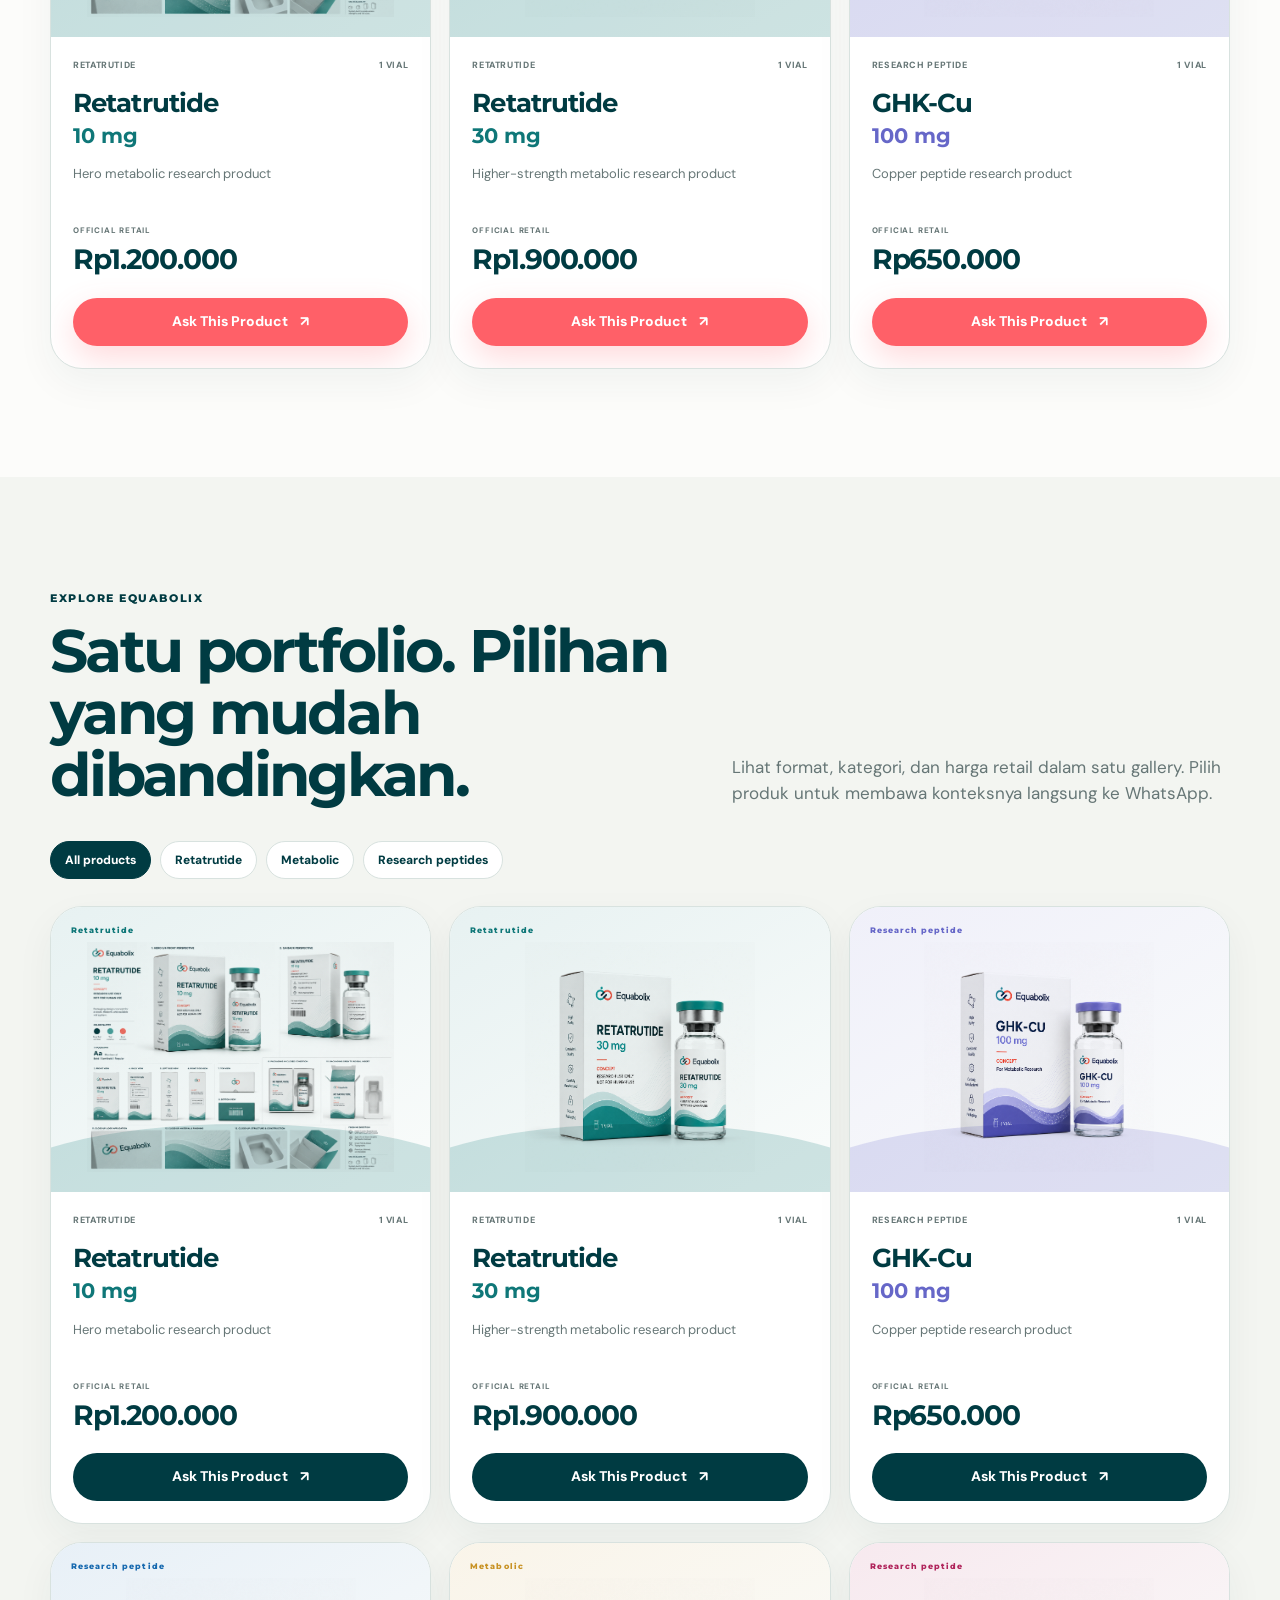
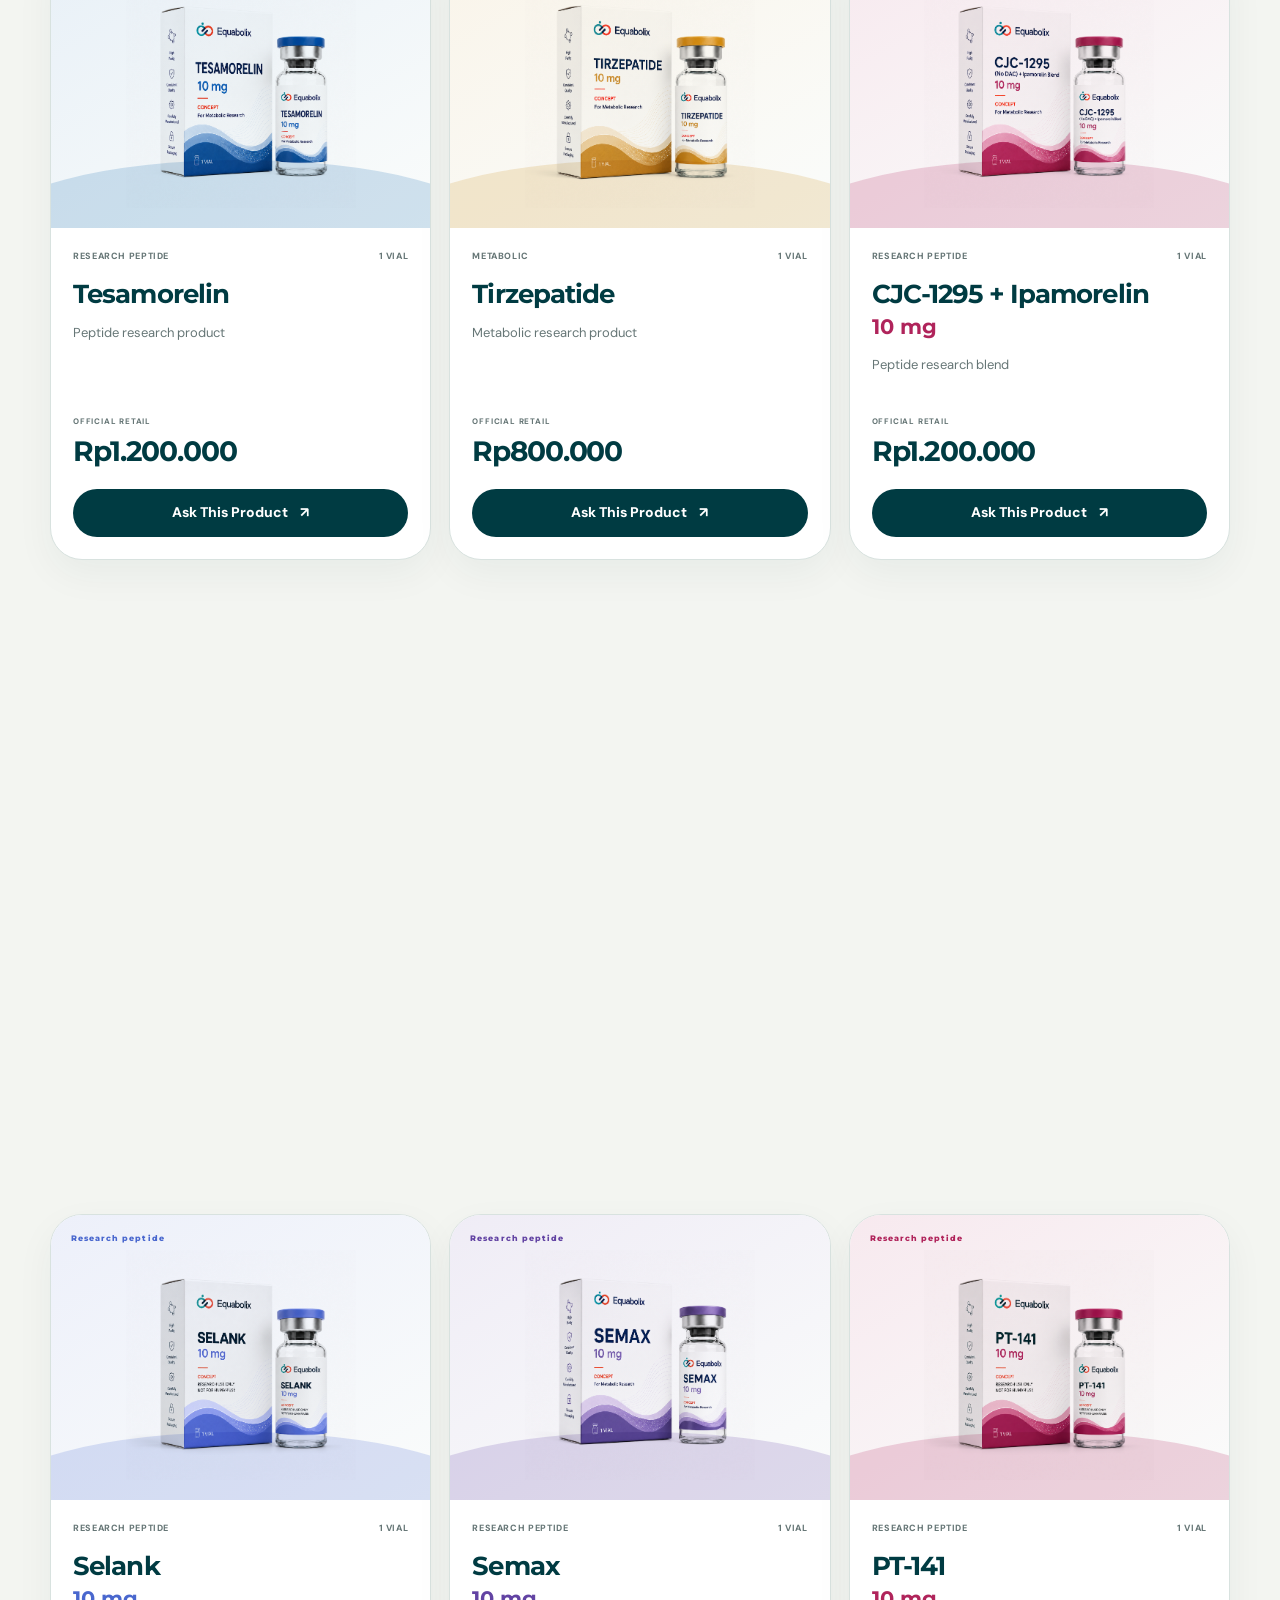
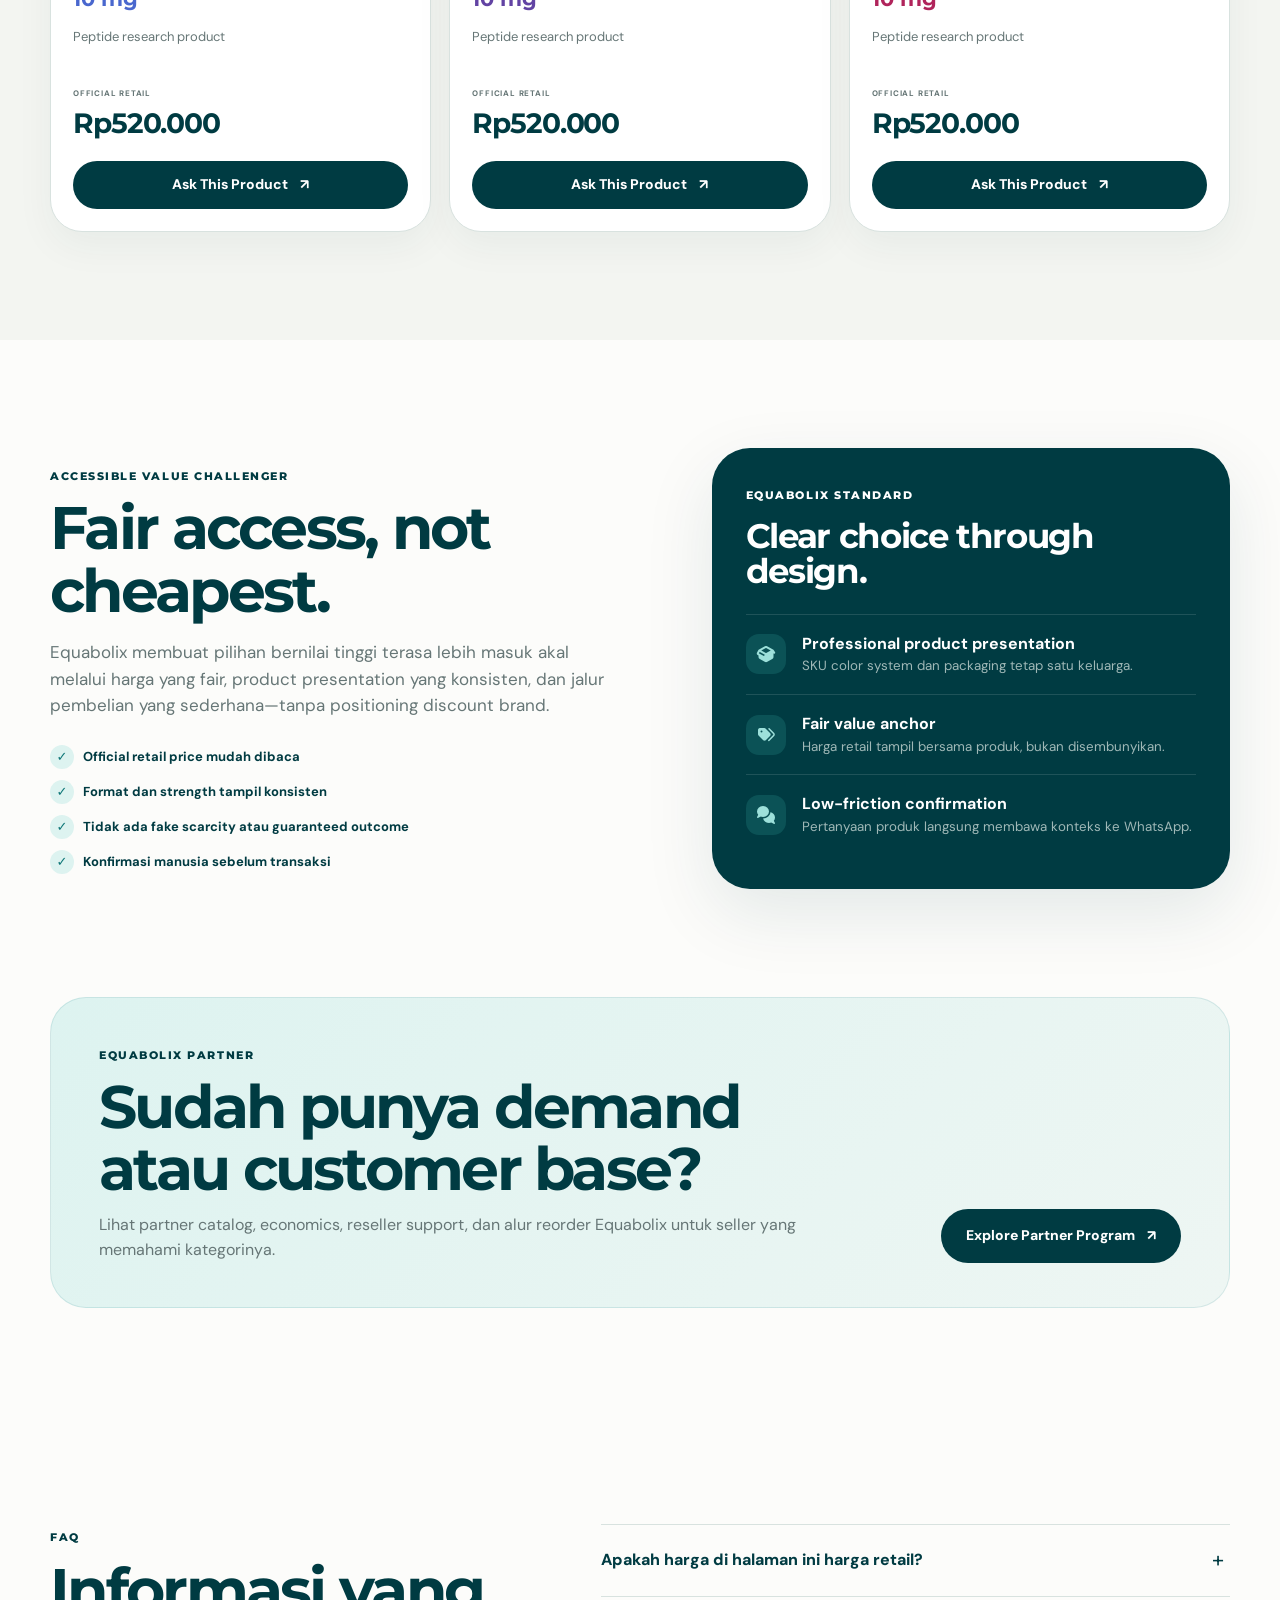
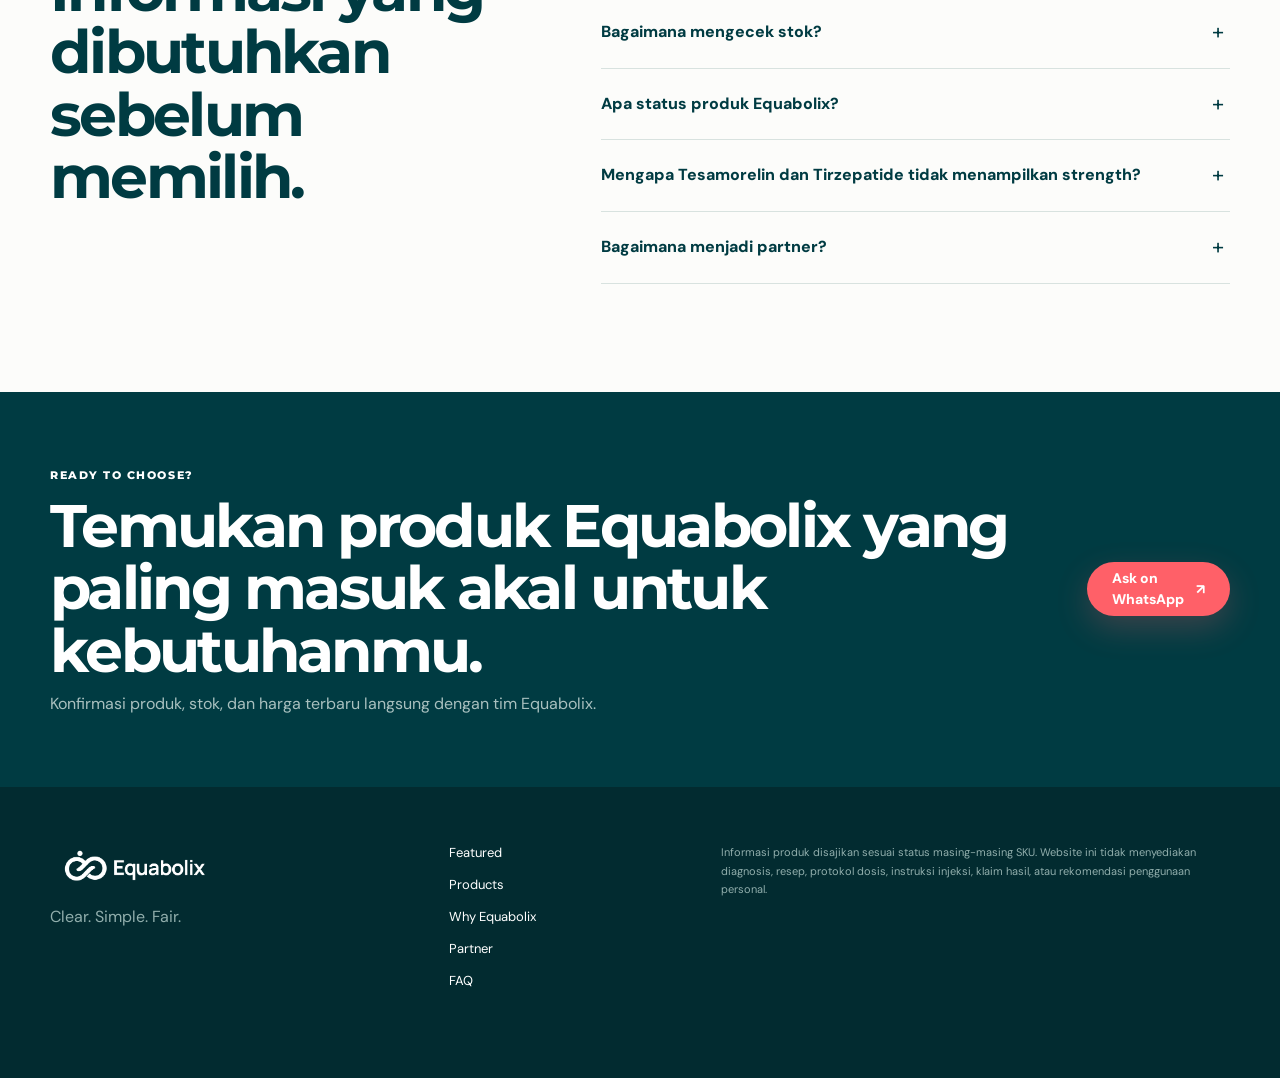
==== commit df4c8cfb: "new catalog" ====
--- a/index.html
+++ b/index.html
@@ -41,31 +41,31 @@
           <div class="eyebrow"><span class="eyebrow__dot"></span> EQUABOLIX PRODUCT BRAND</div>
           <h1 id="hero-title">High-value products.<br><span class="accent-underline">Fairer access.</span></h1>
           <p class="hero__lead">Peptide-led dan metabolic research products dengan pilihan yang lebih mudah dinilai, presentasi profesional, dan harga retail yang jelas.</p>
-          <div class="portfolio-hero__price"><small>HERO PRODUCT · RETATRUTIDE 10 MG</small><div><strong data-product-price="retatrutide" data-price-kind="retail">Rp2.500.000</strong><span>Official retail</span></div></div>
+          <div class="portfolio-hero__price"><small>HERO PRODUCT · RETATRUTIDE 10 MG</small><div><strong data-product-price="retatrutide" data-price-kind="retail">Rp1.200.000</strong><span>Official retail</span></div></div>
           <div class="hero__actions"><a class="btn btn--primary js-track" href="#products" data-event="retail_catalog_view" data-location="retail_hero">View Products <span aria-hidden="true">&#8595;</span></a><a class="text-link js-track" href="partner/" data-event="partner_cta_click" data-location="retail_hero">Become a Partner <span aria-hidden="true">&#8599;</span></a></div>
           <p class="hero__micro">Product status mengikuti informasi pada masing-masing SKU. Konfirmasi stok dan harga terbaru sebelum transaksi.</p>
         </div>
-        <div class="portfolio-hero__visual" aria-label="Equabolix Retatrutide 10 mg"><div class="portfolio-stage"><span class="stage-label">HERO PRODUCT / RETATRUTIDE 10 MG</span><img src="assets/retatrutide-pack.webp" alt="Kemasan Equabolix Retatrutide 10 mg" width="960" height="960" /><div class="portfolio-stage__badge"><small>OFFICIAL RETAIL</small><strong data-product-price="retatrutide" data-price-kind="retail">Rp2.500.000</strong></div></div></div>
+        <div class="portfolio-hero__visual" aria-label="Equabolix Retatrutide 10 mg"><div class="portfolio-stage"><span class="stage-label">HERO PRODUCT / RETATRUTIDE 10 MG</span><img src="assets/retatrutide-pack.webp" alt="Kemasan Equabolix Retatrutide 10 mg" width="960" height="960" /><div class="portfolio-stage__badge"><small>OFFICIAL RETAIL</small><strong data-product-price="retatrutide" data-price-kind="retail">Rp1.200.000</strong></div></div></div>
       </div>
     </section>
 
     <section class="partner-ticker" aria-label="Equabolix value proposition"><div class="container partner-ticker__inner"><span>Fair pricing</span><i></i><span>Professional presentation</span><i></i><span>Clear product choice</span><i></i><span>Responsive ordering</span><i></i><span>Built for progress</span></div></section>
 
-    <section class="section section--white" id="featured" aria-labelledby="featured-title"><div class="container"><div class="section-head"><div><span class="kicker">FEATURED PRODUCTS</span><h2 id="featured-title">Start with the strongest choices.</h2></div><p>Retatrutide memimpin portfolio. GHK-CU dan satu pilihan metabolic lain memperlihatkan range Equabolix yang lebih luas.</p></div><div class="featured-products" data-retail-featured></div></div></section>
+    <section class="section section--white" id="featured" aria-labelledby="featured-title"><div class="container"><div class="section-head"><div><span class="kicker">FEATURED PRODUCTS</span><h2 id="featured-title">Start with the strongest choices.</h2></div><p>Retatrutide 10 mg dan 30 mg memimpin portfolio, diikuti GHK-Cu sebagai pilihan research peptide.</p></div><div class="featured-products" data-retail-featured></div></div></section>
 
-    <section class="section catalog-surface" id="products" aria-labelledby="products-title"><div class="container"><div class="section-head"><div><span class="kicker">EXPLORE EQUABOLIX</span><h2 id="products-title">Satu portfolio. Pilihan yang mudah dibandingkan.</h2></div><p>Lihat format, kategori, dan harga retail dalam satu gallery. Pilih produk untuk membawa konteksnya langsung ke WhatsApp.</p></div><div class="catalog-filters" role="group" aria-label="Filter katalog retail"><button class="catalog-filter is-active" type="button" data-filter="all" data-catalog-scope="retail" aria-pressed="true">All products</button><button class="catalog-filter" type="button" data-filter="metabolic" data-catalog-scope="retail" aria-pressed="false">Metabolic</button><button class="catalog-filter" type="button" data-filter="peptide" data-catalog-scope="retail" aria-pressed="false">Research peptides</button><button class="catalog-filter" type="button" data-filter="kit" data-catalog-scope="retail" aria-pressed="false">Kit / stack</button><button class="catalog-filter" type="button" data-filter="support" data-catalog-scope="retail" aria-pressed="false">Support</button></div><div class="product-gallery" data-retail-catalog aria-live="polite"></div></div></section>
+    <section class="section catalog-surface" id="products" aria-labelledby="products-title"><div class="container"><div class="section-head"><div><span class="kicker">EXPLORE EQUABOLIX</span><h2 id="products-title">Satu portfolio. Pilihan yang mudah dibandingkan.</h2></div><p>Lihat format, kategori, dan harga retail dalam satu gallery. Pilih produk untuk membawa konteksnya langsung ke WhatsApp.</p></div><div class="catalog-filters" role="group" aria-label="Filter katalog retail"><button class="catalog-filter is-active" type="button" data-filter="all" data-catalog-scope="retail" aria-pressed="true">All products</button><button class="catalog-filter" type="button" data-filter="retatrutide" data-catalog-scope="retail" aria-pressed="false">Retatrutide</button><button class="catalog-filter" type="button" data-filter="metabolic" data-catalog-scope="retail" aria-pressed="false">Metabolic</button><button class="catalog-filter" type="button" data-filter="peptide" data-catalog-scope="retail" aria-pressed="false">Research peptides</button></div><div class="product-gallery" data-retail-catalog aria-live="polite"></div></div></section>
 
     <section class="section section--white" id="value"><div class="container trust-layout"><div class="trust-copy"><span class="kicker">ACCESSIBLE VALUE CHALLENGER</span><h2>Fair access, not cheapest.</h2><p>Equabolix membuat pilihan bernilai tinggi terasa lebih masuk akal melalui harga yang fair, product presentation yang konsisten, dan jalur pembelian yang sederhana—tanpa positioning discount brand.</p><div class="trust-checks"><div><span aria-hidden="true">&#10003;</span> Official retail price mudah dibaca</div><div><span aria-hidden="true">&#10003;</span> Format dan strength tampil konsisten</div><div><span aria-hidden="true">&#10003;</span> Tidak ada fake scarcity atau guaranteed outcome</div><div><span aria-hidden="true">&#10003;</span> Konfirmasi manusia sebelum transaksi</div></div></div><div class="brand-proof-card"><span class="kicker">EQUABOLIX STANDARD</span><h3>Clear choice through design.</h3><div><i class="fa-solid fa-box-open" aria-hidden="true"></i><p><strong>Professional product presentation</strong><small>SKU color system dan packaging tetap satu keluarga.</small></p></div><div><i class="fa-solid fa-tags" aria-hidden="true"></i><p><strong>Fair value anchor</strong><small>Harga retail tampil bersama produk, bukan disembunyikan.</small></p></div><div><i class="fa-solid fa-comments" aria-hidden="true"></i><p><strong>Low-friction confirmation</strong><small>Pertanyaan produk langsung membawa konteks ke WhatsApp.</small></p></div></div></div></section>
 
     <section class="section partner-entry-section"><div class="container partner-entry"><div><span class="kicker">EQUABOLIX PARTNER</span><h2>Sudah punya demand atau customer base?</h2><p>Lihat partner catalog, economics, reseller support, dan alur reorder Equabolix untuk seller yang memahami kategorinya.</p></div><a class="btn btn--dark js-track" href="partner/" data-event="partner_cta_click" data-location="retail_partner_bridge">Explore Partner Program <span aria-hidden="true">&#8599;</span></a></div></section>
 
-    <section class="section section--white" id="faq"><div class="container faq-layout"><div><span class="kicker">FAQ</span><h2>Informasi yang dibutuhkan sebelum memilih.</h2></div><div class="faq-list"><details><summary>Apakah harga di halaman ini harga retail?</summary><p>Ya. Homepage menampilkan official retail price. Partner price hanya digunakan di commercial route partner.</p></details><details><summary>Bagaimana mengecek stok?</summary><p>Pilih produk lalu gunakan tombol WhatsApp. Nama produk dan konteks halaman otomatis ikut dalam pesan.</p></details><details><summary>Apa status produk Equabolix?</summary><p>Product status mengikuti informasi pada setiap SKU dan packaging. Produk research tidak diposisikan sebagai obat, diagnosis, resep, atau rekomendasi penggunaan personal.</p></details><details><summary>Apakah BAC Water termasuk semua produk?</summary><p>Tidak. BAC Water adalah supporting product dan ketersediaan atau bundling-nya dikonfirmasi sesuai offer yang berlaku.</p></details><details><summary>Bagaimana menjadi partner?</summary><p>Buka halaman Partner untuk melihat catalog, partner economics, qualification, dan memulai percakapan dengan tim Equabolix.</p></details></div></div></section>
+    <section class="section section--white" id="faq"><div class="container faq-layout"><div><span class="kicker">FAQ</span><h2>Informasi yang dibutuhkan sebelum memilih.</h2></div><div class="faq-list"><details><summary>Apakah harga di halaman ini harga retail?</summary><p>Ya. Homepage menampilkan official retail price. Partner price hanya digunakan di commercial route partner.</p></details><details><summary>Bagaimana mengecek stok?</summary><p>Pilih produk lalu gunakan tombol WhatsApp. Nama produk dan konteks halaman otomatis ikut dalam pesan.</p></details><details><summary>Apa status produk Equabolix?</summary><p>Product status mengikuti informasi pada setiap SKU dan packaging. Produk research tidak diposisikan sebagai obat, diagnosis, resep, atau rekomendasi penggunaan personal.</p></details><details><summary>Mengapa Tesamorelin dan Tirzepatide tidak menampilkan strength?</summary><p>Strength tidak ditampilkan karena informasi tersebut belum ditetapkan dalam daftar produk terbaru. Tim akan mengonfirmasi detail produk yang berlaku sebelum transaksi.</p></details><details><summary>Bagaimana menjadi partner?</summary><p>Buka halaman Partner untuk melihat catalog, partner economics, qualification, dan memulai percakapan dengan tim Equabolix.</p></details></div></div></section>
 
     <section class="final-cta"><div class="container final-cta__inner"><div><span class="kicker">READY TO CHOOSE?</span><h2>Temukan produk Equabolix yang paling masuk akal untuk kebutuhanmu.</h2><p>Konfirmasi produk, stok, dan harga terbaru langsung dengan tim Equabolix.</p></div><a class="btn btn--primary js-wa" href="#" data-source-page="retail" data-location="retail_final_cta" data-message="Halo Equabolix, saya ingin bertanya mengenai produk Equabolix, harga retail, dan ketersediaan terbaru.">Ask on WhatsApp <span aria-hidden="true">&#8599;</span></a></div></section>
   </main>
 
   <footer><div class="container footer__grid"><div class="footer__brand"><img src="assets/equabolix-logo-master.png" alt="Equabolix" /><p>Clear. Simple. Fair.</p></div><div class="footer__links"><a href="#featured">Featured</a><a href="#products">Products</a><a href="#value">Why Equabolix</a><a href="partner/">Partner</a><a href="#faq">FAQ</a></div><p class="footer__legal">Informasi produk disajikan sesuai status masing-masing SKU. Website ini tidak menyediakan diagnosis, resep, protokol dosis, instruksi injeksi, klaim hasil, atau rekomendasi penggunaan personal.</p></div></footer>
-  <div class="mobile-buybar"><div><small>EXPLORE EQUABOLIX</small><strong>11 current products</strong></div><a class="btn btn--primary" href="#products">View Products</a></div>
-  <script src="script.js?v=5.1"></script>
+  <div class="mobile-buybar"><div><small>EXPLORE EQUABOLIX</small><strong>12 current products</strong></div><a class="btn btn--primary" href="#products">View Products</a></div>
+  <script src="script.js?v=5.4"></script>
 </body>
 </html>
--- a/styles-refresh.css
+++ b/styles-refresh.css
@@ -1,4 +1,21 @@
 /* Equabolix V5.1 commercial architecture — extends the established V5 tokens. */
+.partner-gated{overflow:hidden}
+.partner-gated>:not(.partner-access-gate){visibility:hidden}
+.partner-access-gate{position:fixed;inset:0;z-index:9999;display:grid;place-items:center;padding:24px;background:radial-gradient(circle at 80% 10%,rgba(56,174,166,.32),transparent 34%),linear-gradient(145deg,#E7F2EF 0%,#F7F7F2 48%,#D8ECE8 100%)}
+.partner-access-gate[hidden]{display:none}
+.partner-access-card{width:min(100%,560px);padding:clamp(30px,5vw,52px);border:1px solid rgba(0,59,66,.12);border-radius:36px;background:rgba(255,255,255,.94);box-shadow:0 28px 90px rgba(0,59,66,.18);backdrop-filter:blur(16px)}
+.partner-access-card>img{display:block;width:min(230px,58%);height:auto;margin-bottom:42px}
+.partner-access-card h1{max-width:470px;margin:10px 0 14px;font-size:clamp(38px,6vw,58px);line-height:1;letter-spacing:-.055em}
+.partner-access-card>p{max-width:470px;margin:0 0 28px;color:var(--muted);font-size:15px}
+.partner-access-card>label{display:block;margin-bottom:8px;font-size:10px;font-weight:800;letter-spacing:.1em;text-transform:uppercase;color:var(--teal-deep)}
+.partner-access-field{display:grid;grid-template-columns:1fr auto;gap:10px}
+.partner-access-field input{min-width:0;height:52px;padding:0 17px;border:1px solid var(--line);border-radius:16px;background:white;color:var(--ink);font:600 16px "DM Sans",sans-serif;outline:none}
+.partner-access-field input:focus{border-color:var(--teal);box-shadow:0 0 0 4px rgba(56,174,166,.15)}
+.partner-access-field input[aria-invalid="true"]{border-color:#B73939;box-shadow:0 0 0 4px rgba(183,57,57,.1)}
+.partner-access-field .btn{min-width:110px;border:0}
+.partner-access-card .partner-access-error{margin:10px 0 0;color:#A72D2D;font-size:12px;font-weight:700}
+.partner-access-card>.text-link{display:inline-flex;margin-top:26px;font-size:12px}
+@media(max-width:560px){.partner-access-gate{padding:14px}.partner-access-card{padding:28px 22px;border-radius:28px}.partner-access-card>img{margin-bottom:34px}.partner-access-field{grid-template-columns:1fr}.partner-access-field .btn{width:100%}}
 .site-refresh .site-header{background:color-mix(in srgb,var(--cream) 94%,transparent)}
 .site-refresh h2{font-size:clamp(38px,5vw,60px);letter-spacing:-.045em}
 .portfolio-hero{min-height:720px;display:flex;align-items:center;overflow:hidden}
@@ -20,8 +37,6 @@
 .commerce-card__visual:after{content:"";position:absolute;left:-15%;right:-15%;bottom:-22%;height:46%;border-radius:50%;background:color-mix(in srgb,var(--product-accent) 19%,transparent)}
 .commerce-card__visual>small{position:absolute;z-index:4;left:20px;top:17px;font-family:"Montserrat",sans-serif;font-size:8px;font-weight:800;letter-spacing:.13em;color:var(--product-accent)}
 .commerce-card__visual>img{position:relative;z-index:2;width:100%;height:230px;object-fit:contain;mix-blend-mode:multiply}
-.product-visual-fallback{position:relative;z-index:2;width:138px;height:186px;border-radius:24px 24px 32px 32px;border:3px solid color-mix(in srgb,var(--product-accent) 76%,var(--ink));background:rgba(255,255,255,.72);display:grid;place-items:center;color:var(--product-accent);filter:drop-shadow(0 19px 16px rgba(0,59,66,.12))}
-.product-visual-fallback:before{content:"";position:absolute;top:-18px;width:92px;height:26px;border-radius:12px 12px 7px 7px;background:var(--product-accent);box-shadow:0 7px 0 #CAD1D0}.product-visual-fallback i{font-size:48px}.product-visual-fallback span{position:absolute;bottom:18px;font-family:"Montserrat",sans-serif;font-weight:800;font-size:13px}
 .commerce-card__body{padding:22px;display:flex;flex:1;flex-direction:column;align-items:flex-start}.commerce-card__meta{width:100%;display:flex;justify-content:space-between;gap:10px;color:var(--muted);font-size:9px;font-weight:800;letter-spacing:.07em;text-transform:uppercase}
 .commerce-card h3{font-size:clamp(21px,2vw,28px);line-height:1.08;letter-spacing:-.035em;margin:16px 0 3px;overflow-wrap:anywhere}.commerce-card__strength{margin:0;color:var(--product-accent);font-family:"Montserrat",sans-serif;font-size:21px;font-weight:700}.commerce-card__descriptor{color:var(--muted);font-size:13px;min-height:42px;margin:12px 0 18px}
 .commerce-card__price{display:grid;gap:2px;margin-top:auto;margin-bottom:16px}.commerce-card__price small,.commerce-card__partner-prices small{font-size:8px;font-weight:800;letter-spacing:.1em;color:var(--muted)}.commerce-card__price strong{font-family:"Montserrat",sans-serif;font-size:28px;letter-spacing:-.04em}.commerce-card .btn{width:100%;min-height:48px;padding-inline:14px}
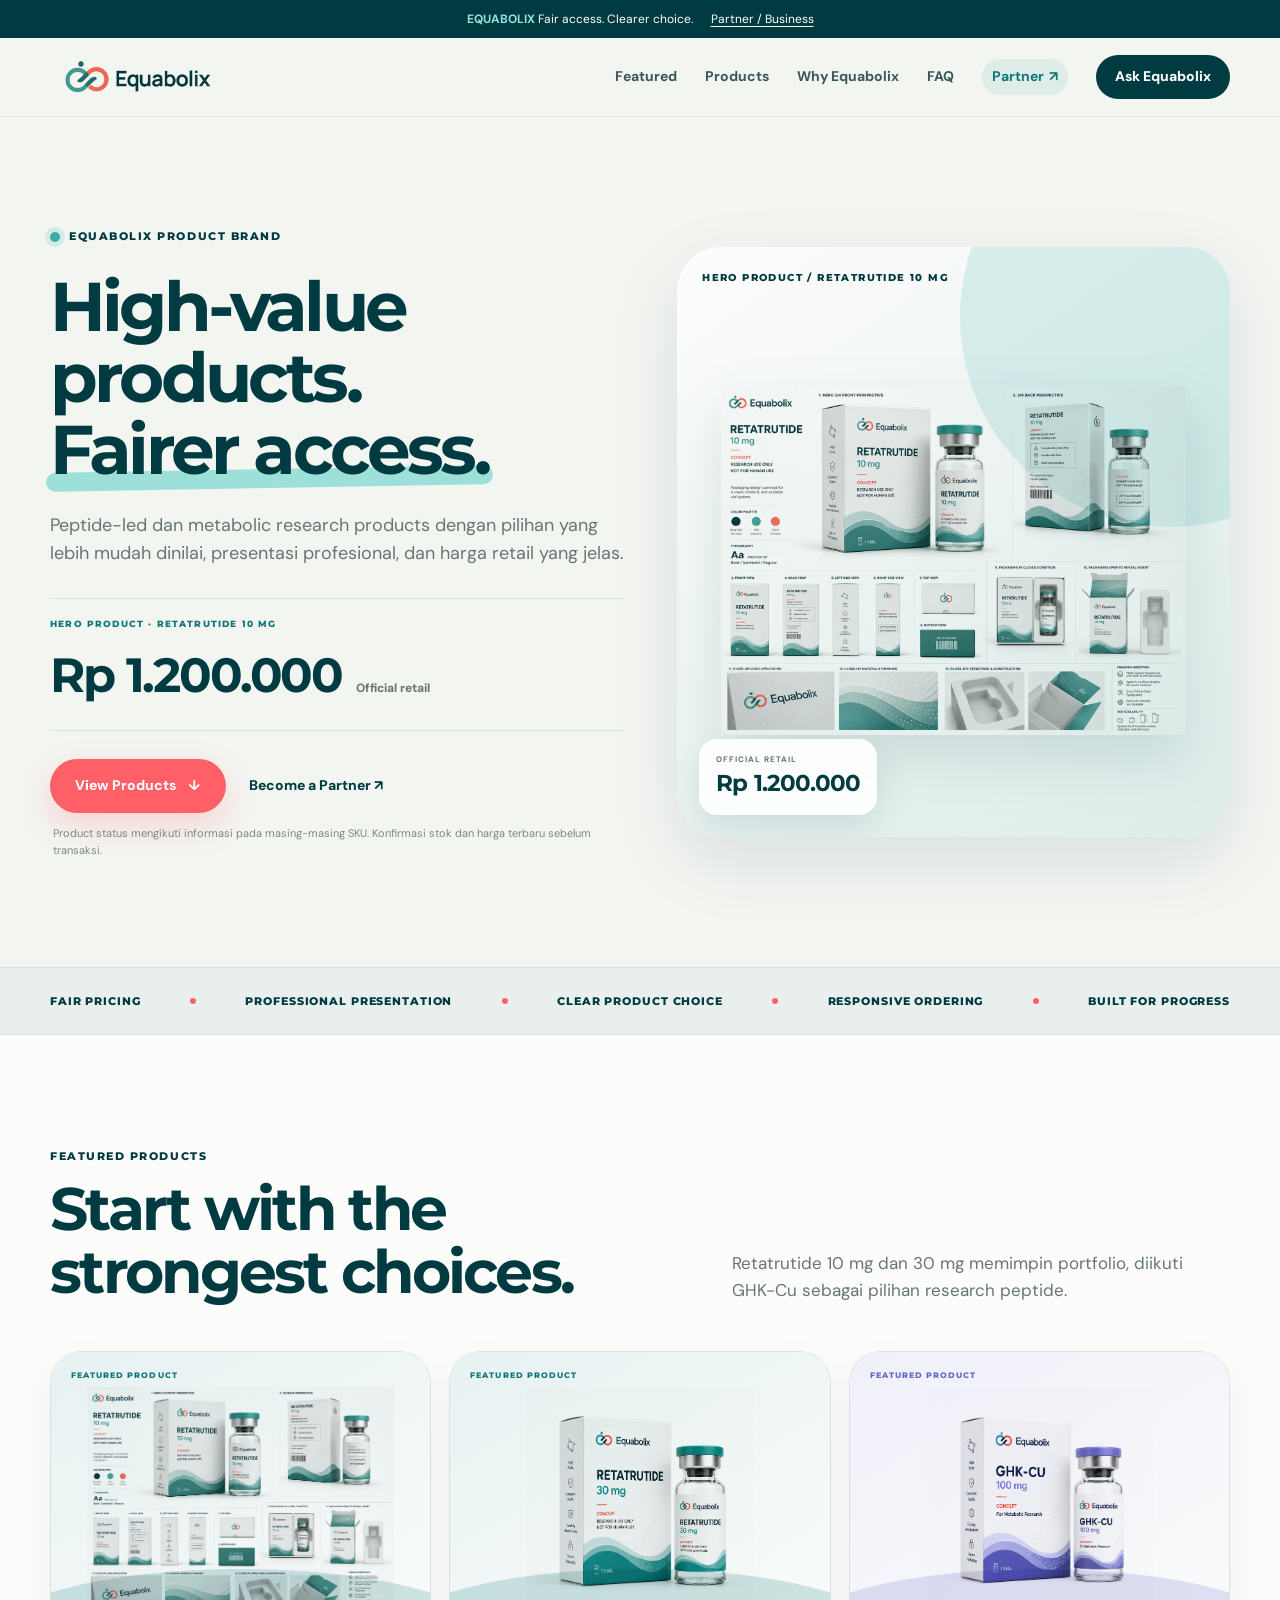
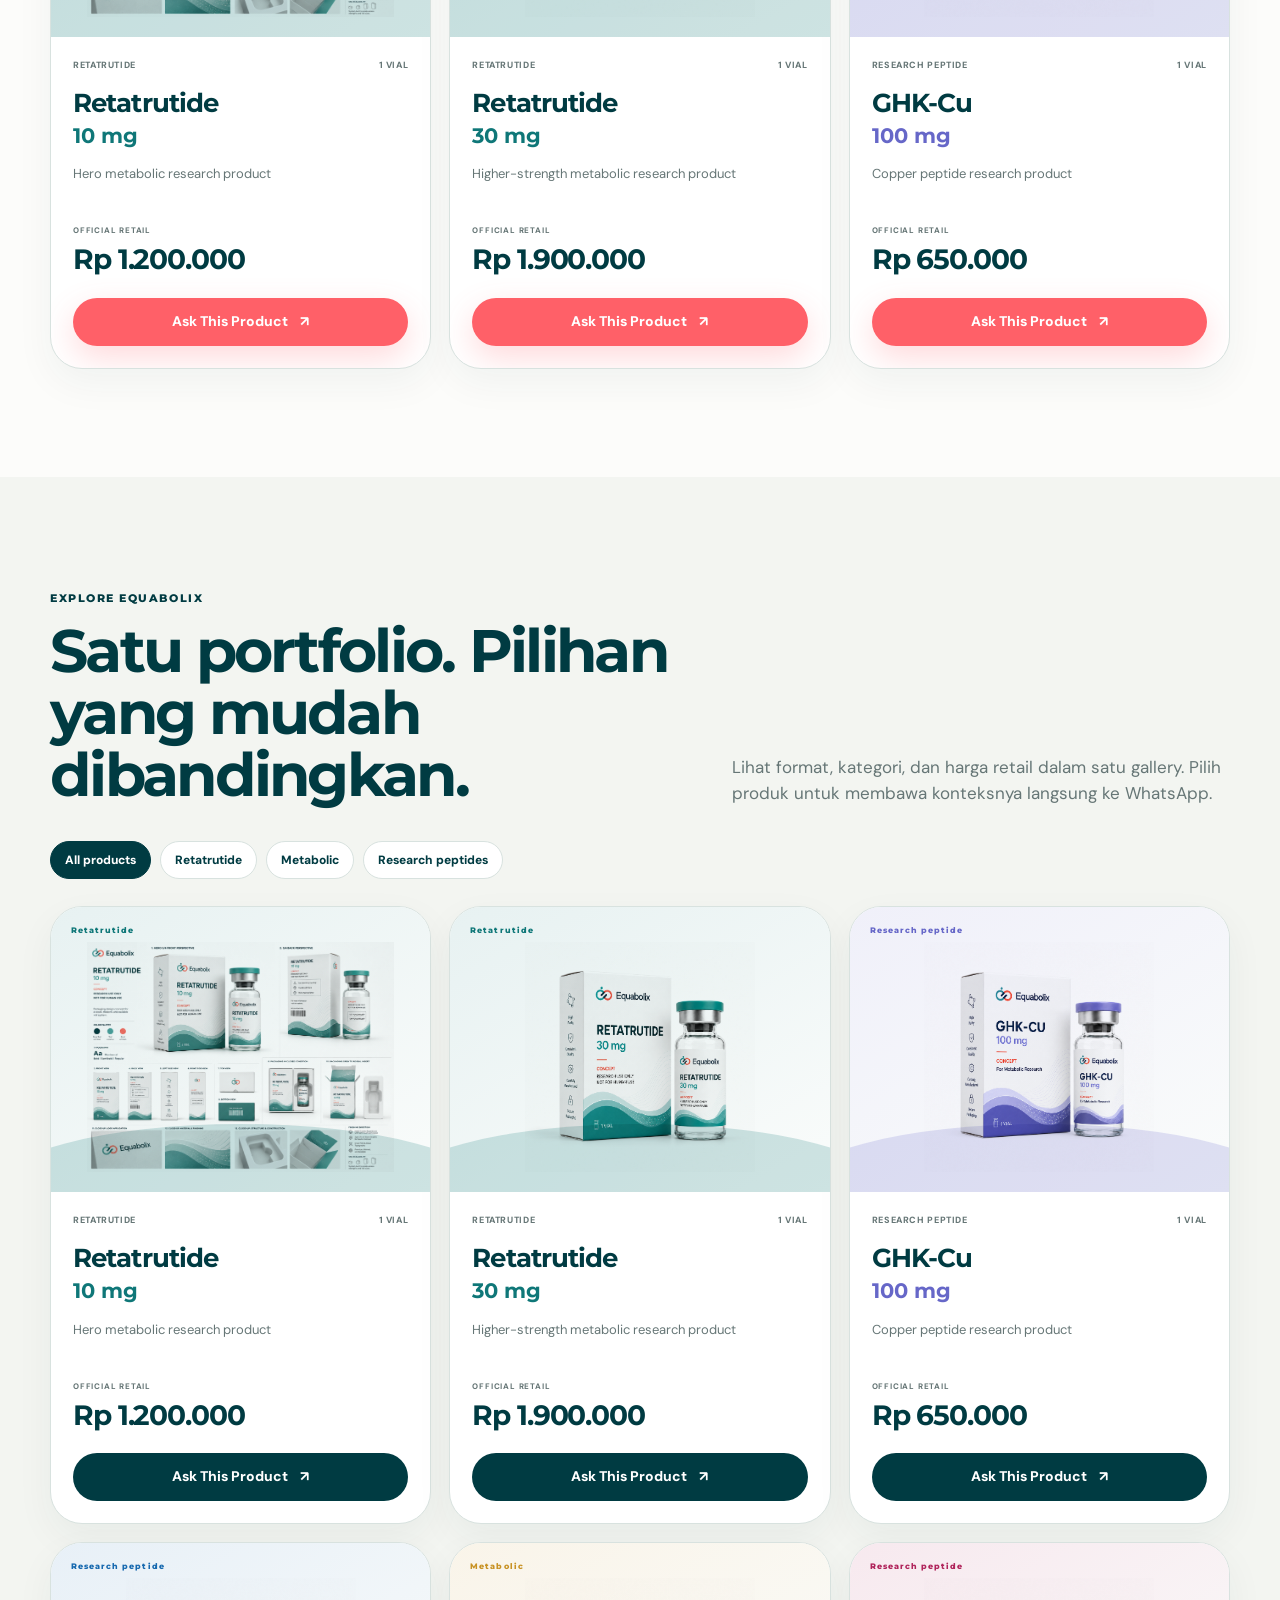
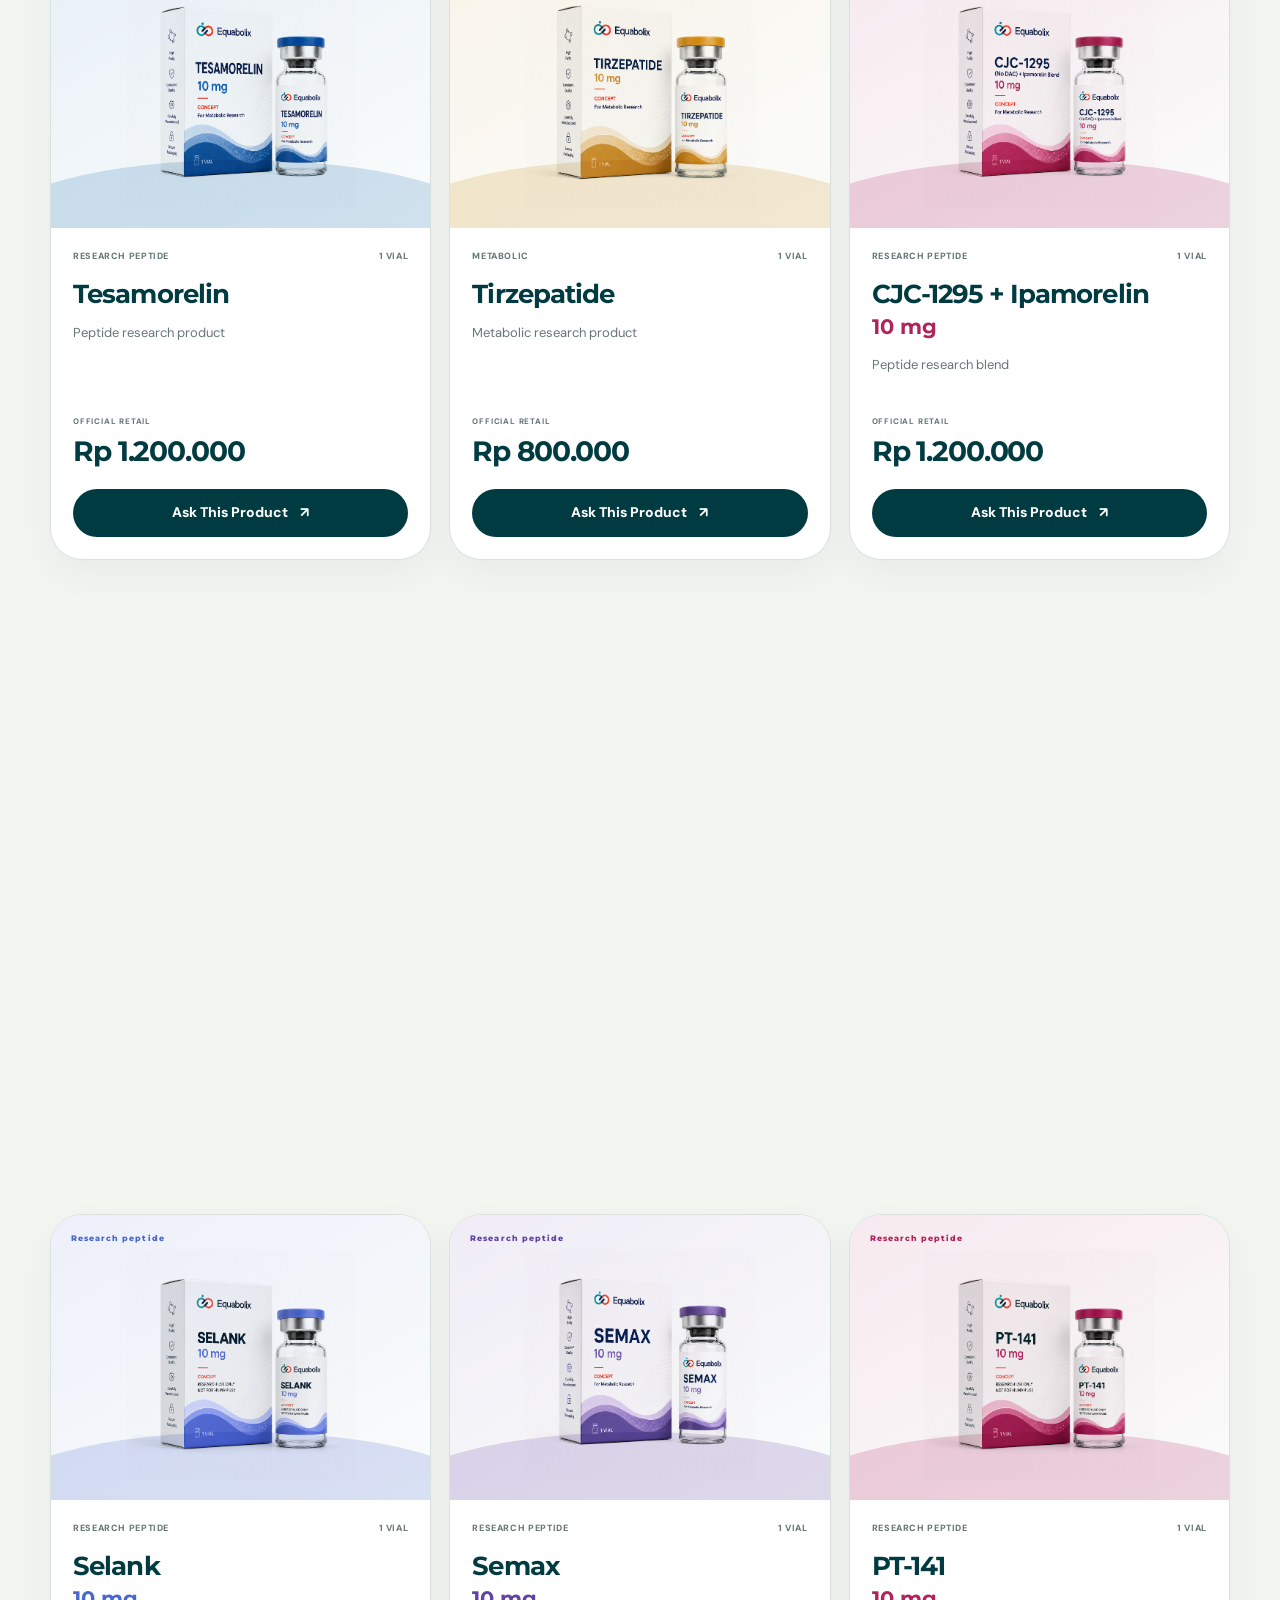
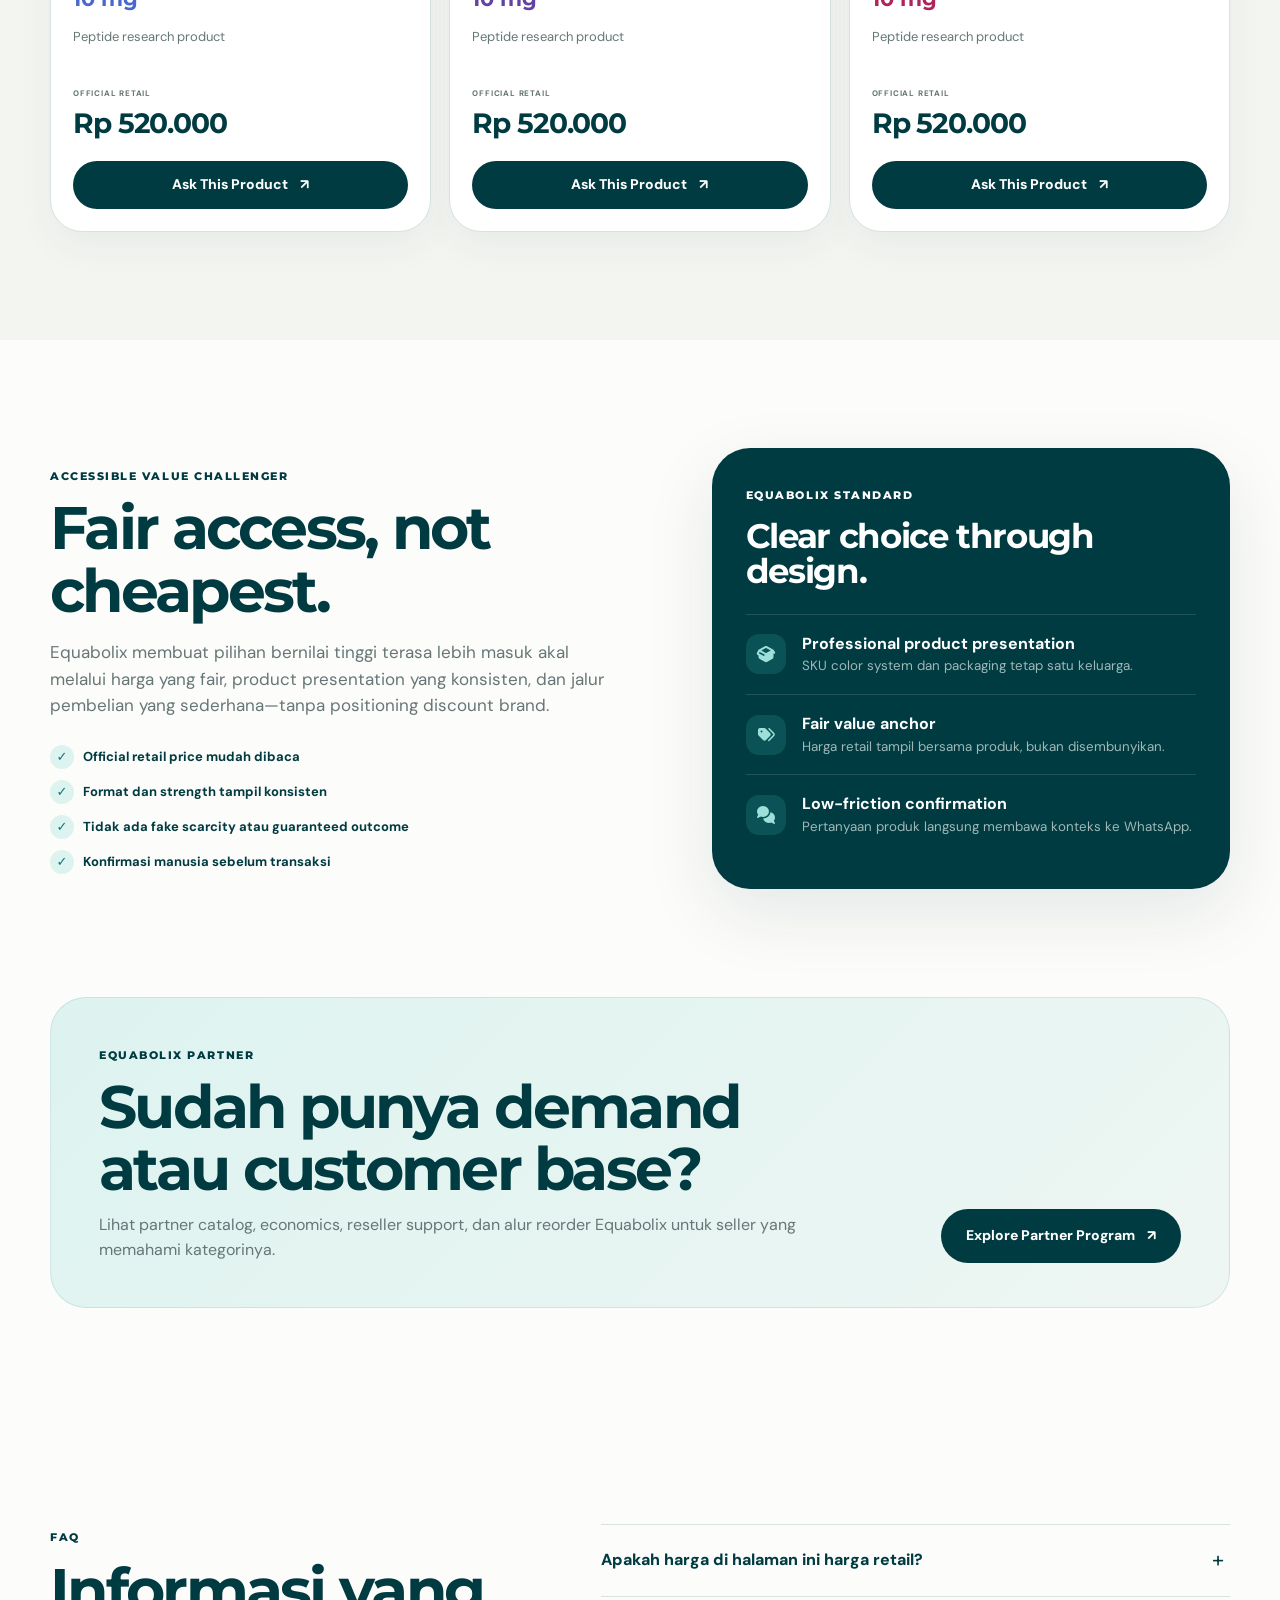
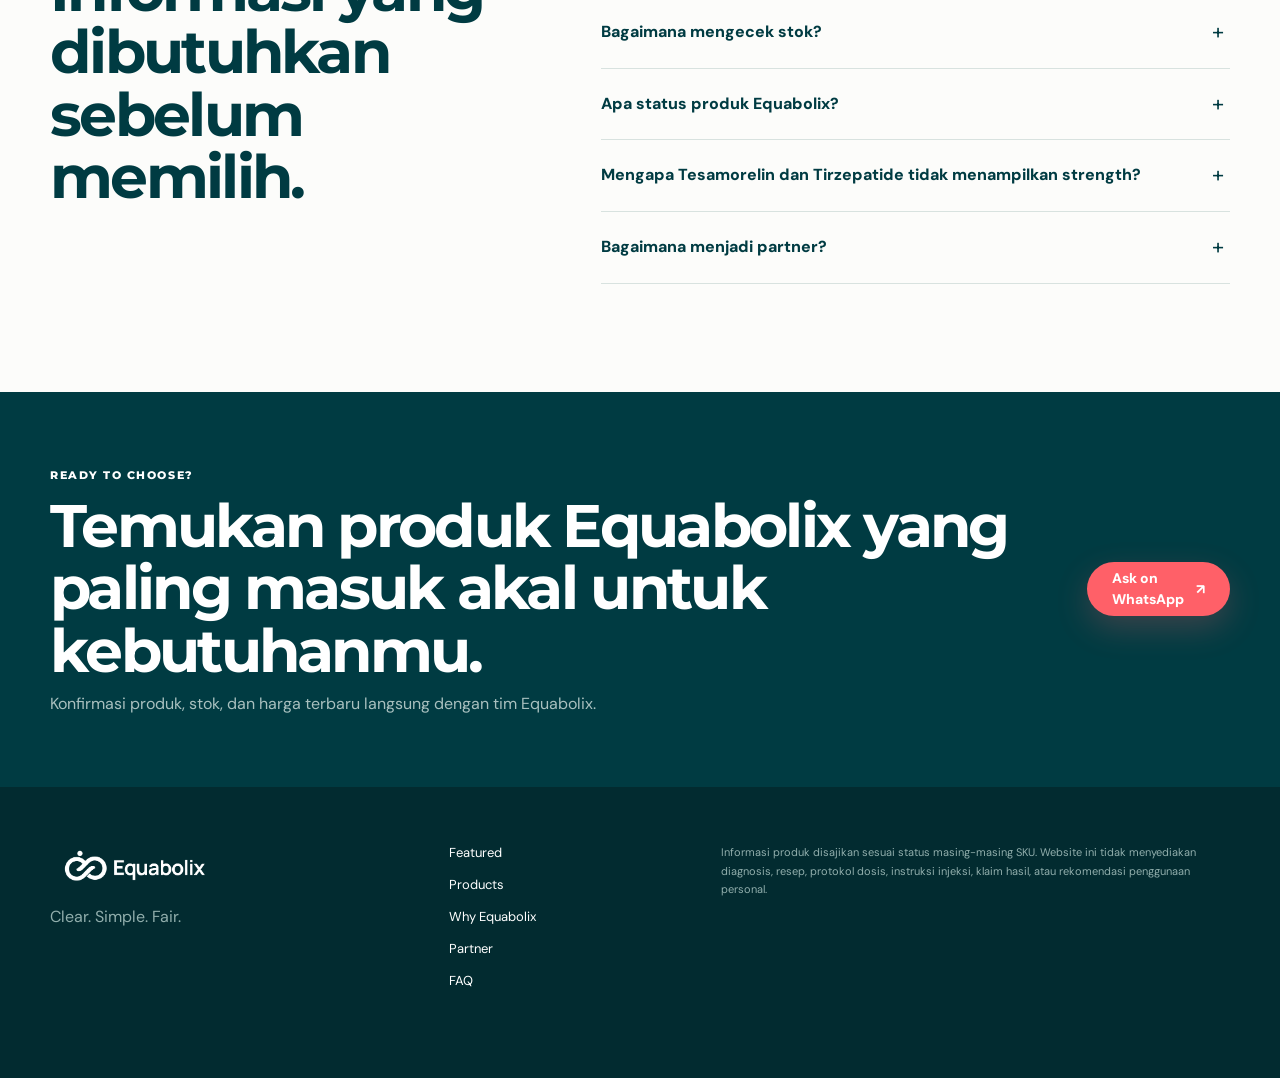
==== commit 0a708a60: "new catalog 2" ====
--- a/index.html
+++ b/index.html
@@ -1,35 +1,49 @@
 <!doctype html>
 <html lang="id">
+
 <head>
   <meta charset="utf-8" />
   <meta name="viewport" content="width=device-width, initial-scale=1" />
-  <meta name="description" content="Jelajahi katalog produk Equabolix: Retatrutide, GHK-CU, Tirzepatide, dan rangkaian produk research lain dengan harga retail yang jelas." />
+  <meta name="description"
+    content="Jelajahi katalog produk Equabolix: Retatrutide, GHK-CU, Tirzepatide, dan rangkaian produk research lain dengan harga retail yang jelas." />
   <meta name="theme-color" content="#F3F5F1" />
   <meta property="og:title" content="Equabolix | Product Catalog &amp; Fairer Access" />
-  <meta property="og:description" content="High-value peptide-led products dengan pilihan yang lebih jelas, fair pricing, dan proses order yang sederhana." />
+  <meta property="og:description"
+    content="High-value peptide-led products dengan pilihan yang lebih jelas, fair pricing, dan proses order yang sederhana." />
   <meta property="og:type" content="website" />
   <meta property="og:image" content="assets/retatrutide-packaging-board.png" />
   <title>Equabolix | Product Catalog &amp; Fairer Access</title>
   <link rel="icon" href="assets/favicon.png" type="image/png" />
   <link rel="preconnect" href="https://fonts.googleapis.com" />
   <link rel="preconnect" href="https://fonts.gstatic.com" crossorigin />
-  <link href="https://fonts.googleapis.com/css2?family=DM+Sans:wght@400;500;600;700&amp;family=Montserrat:wght@600;700;800&amp;display=swap" rel="stylesheet" />
+  <link
+    href="https://fonts.googleapis.com/css2?family=DM+Sans:wght@400;500;600;700&amp;family=Montserrat:wght@600;700;800&amp;display=swap"
+    rel="stylesheet" />
   <link rel="stylesheet" href="assets/fontawesome/css/fontawesome.min.css?v=7.3.1" />
   <link rel="stylesheet" href="assets/fontawesome/css/solid.min.css?v=7.3.1" />
   <link rel="stylesheet" href="styles.css?v=5.1" />
   <link rel="stylesheet" href="styles-refresh.css?v=5.1" />
 </head>
+
 <body class="site-refresh retail-page" data-page="retail">
-  <div class="announcement"><div class="container announcement__inner"><span><b>EQUABOLIX</b> Fair access. Clearer choice.</span><a href="partner/">Partner / Business</a></div></div>
+  <div class="announcement">
+    <div class="container announcement__inner"><span><b>EQUABOLIX</b> Fair access. Clearer choice.</span><a
+        href="partner/">Partner / Business</a></div>
+  </div>
 
   <header class="site-header" id="top">
     <div class="container nav">
-      <a class="brand" href="#top" aria-label="Equabolix homepage"><img src="assets/equabolix-logo-master.png" alt="Equabolix" /></a>
-      <button class="nav__toggle" type="button" aria-label="Buka menu" aria-expanded="false" aria-controls="primary-navigation"><span></span><span></span></button>
+      <a class="brand" href="#top" aria-label="Equabolix homepage"><img src="assets/equabolix-logo-master.png"
+          alt="Equabolix" /></a>
+      <button class="nav__toggle" type="button" aria-label="Buka menu" aria-expanded="false"
+        aria-controls="primary-navigation"><span></span><span></span></button>
       <nav class="nav__links" id="primary-navigation" aria-label="Navigasi utama">
-        <a href="#featured">Featured</a><a href="#products">Products</a><a href="#value">Why Equabolix</a><a href="#faq">FAQ</a>
+        <a href="#featured">Featured</a><a href="#products">Products</a><a href="#value">Why Equabolix</a><a
+          href="#faq">FAQ</a>
         <a class="nav__partner" href="partner/">Partner <span aria-hidden="true">&#8599;</span></a>
-        <a class="btn btn--small btn--dark js-wa" href="#" data-source-page="retail" data-location="retail_navigation" data-message="Halo Equabolix, saya ingin bertanya mengenai produk Equabolix dan mengecek ketersediaannya.">Ask Equabolix</a>
+        <a class="btn btn--small btn--dark js-wa" href="#" data-source-page="retail" data-location="retail_navigation"
+          data-message="Halo Equabolix, saya ingin bertanya mengenai produk Equabolix dan mengecek ketersediaannya.">Ask
+          Equabolix</a>
       </nav>
     </div>
   </header>
@@ -40,32 +54,172 @@
         <div class="portfolio-hero__copy">
           <div class="eyebrow"><span class="eyebrow__dot"></span> EQUABOLIX PRODUCT BRAND</div>
           <h1 id="hero-title">High-value products.<br><span class="accent-underline">Fairer access.</span></h1>
-          <p class="hero__lead">Peptide-led dan metabolic research products dengan pilihan yang lebih mudah dinilai, presentasi profesional, dan harga retail yang jelas.</p>
-          <div class="portfolio-hero__price"><small>HERO PRODUCT · RETATRUTIDE 10 MG</small><div><strong data-product-price="retatrutide" data-price-kind="retail">Rp1.200.000</strong><span>Official retail</span></div></div>
-          <div class="hero__actions"><a class="btn btn--primary js-track" href="#products" data-event="retail_catalog_view" data-location="retail_hero">View Products <span aria-hidden="true">&#8595;</span></a><a class="text-link js-track" href="partner/" data-event="partner_cta_click" data-location="retail_hero">Become a Partner <span aria-hidden="true">&#8599;</span></a></div>
-          <p class="hero__micro">Product status mengikuti informasi pada masing-masing SKU. Konfirmasi stok dan harga terbaru sebelum transaksi.</p>
-        </div>
-        <div class="portfolio-hero__visual" aria-label="Equabolix Retatrutide 10 mg"><div class="portfolio-stage"><span class="stage-label">HERO PRODUCT / RETATRUTIDE 10 MG</span><img src="assets/retatrutide-pack.webp" alt="Kemasan Equabolix Retatrutide 10 mg" width="960" height="960" /><div class="portfolio-stage__badge"><small>OFFICIAL RETAIL</small><strong data-product-price="retatrutide" data-price-kind="retail">Rp1.200.000</strong></div></div></div>
-      </div>
-    </section>
-
-    <section class="partner-ticker" aria-label="Equabolix value proposition"><div class="container partner-ticker__inner"><span>Fair pricing</span><i></i><span>Professional presentation</span><i></i><span>Clear product choice</span><i></i><span>Responsive ordering</span><i></i><span>Built for progress</span></div></section>
-
-    <section class="section section--white" id="featured" aria-labelledby="featured-title"><div class="container"><div class="section-head"><div><span class="kicker">FEATURED PRODUCTS</span><h2 id="featured-title">Start with the strongest choices.</h2></div><p>Retatrutide 10 mg dan 30 mg memimpin portfolio, diikuti GHK-Cu sebagai pilihan research peptide.</p></div><div class="featured-products" data-retail-featured></div></div></section>
-
-    <section class="section catalog-surface" id="products" aria-labelledby="products-title"><div class="container"><div class="section-head"><div><span class="kicker">EXPLORE EQUABOLIX</span><h2 id="products-title">Satu portfolio. Pilihan yang mudah dibandingkan.</h2></div><p>Lihat format, kategori, dan harga retail dalam satu gallery. Pilih produk untuk membawa konteksnya langsung ke WhatsApp.</p></div><div class="catalog-filters" role="group" aria-label="Filter katalog retail"><button class="catalog-filter is-active" type="button" data-filter="all" data-catalog-scope="retail" aria-pressed="true">All products</button><button class="catalog-filter" type="button" data-filter="retatrutide" data-catalog-scope="retail" aria-pressed="false">Retatrutide</button><button class="catalog-filter" type="button" data-filter="metabolic" data-catalog-scope="retail" aria-pressed="false">Metabolic</button><button class="catalog-filter" type="button" data-filter="peptide" data-catalog-scope="retail" aria-pressed="false">Research peptides</button></div><div class="product-gallery" data-retail-catalog aria-live="polite"></div></div></section>
-
-    <section class="section section--white" id="value"><div class="container trust-layout"><div class="trust-copy"><span class="kicker">ACCESSIBLE VALUE CHALLENGER</span><h2>Fair access, not cheapest.</h2><p>Equabolix membuat pilihan bernilai tinggi terasa lebih masuk akal melalui harga yang fair, product presentation yang konsisten, dan jalur pembelian yang sederhana—tanpa positioning discount brand.</p><div class="trust-checks"><div><span aria-hidden="true">&#10003;</span> Official retail price mudah dibaca</div><div><span aria-hidden="true">&#10003;</span> Format dan strength tampil konsisten</div><div><span aria-hidden="true">&#10003;</span> Tidak ada fake scarcity atau guaranteed outcome</div><div><span aria-hidden="true">&#10003;</span> Konfirmasi manusia sebelum transaksi</div></div></div><div class="brand-proof-card"><span class="kicker">EQUABOLIX STANDARD</span><h3>Clear choice through design.</h3><div><i class="fa-solid fa-box-open" aria-hidden="true"></i><p><strong>Professional product presentation</strong><small>SKU color system dan packaging tetap satu keluarga.</small></p></div><div><i class="fa-solid fa-tags" aria-hidden="true"></i><p><strong>Fair value anchor</strong><small>Harga retail tampil bersama produk, bukan disembunyikan.</small></p></div><div><i class="fa-solid fa-comments" aria-hidden="true"></i><p><strong>Low-friction confirmation</strong><small>Pertanyaan produk langsung membawa konteks ke WhatsApp.</small></p></div></div></div></section>
-
-    <section class="section partner-entry-section"><div class="container partner-entry"><div><span class="kicker">EQUABOLIX PARTNER</span><h2>Sudah punya demand atau customer base?</h2><p>Lihat partner catalog, economics, reseller support, dan alur reorder Equabolix untuk seller yang memahami kategorinya.</p></div><a class="btn btn--dark js-track" href="partner/" data-event="partner_cta_click" data-location="retail_partner_bridge">Explore Partner Program <span aria-hidden="true">&#8599;</span></a></div></section>
-
-    <section class="section section--white" id="faq"><div class="container faq-layout"><div><span class="kicker">FAQ</span><h2>Informasi yang dibutuhkan sebelum memilih.</h2></div><div class="faq-list"><details><summary>Apakah harga di halaman ini harga retail?</summary><p>Ya. Homepage menampilkan official retail price. Partner price hanya digunakan di commercial route partner.</p></details><details><summary>Bagaimana mengecek stok?</summary><p>Pilih produk lalu gunakan tombol WhatsApp. Nama produk dan konteks halaman otomatis ikut dalam pesan.</p></details><details><summary>Apa status produk Equabolix?</summary><p>Product status mengikuti informasi pada setiap SKU dan packaging. Produk research tidak diposisikan sebagai obat, diagnosis, resep, atau rekomendasi penggunaan personal.</p></details><details><summary>Mengapa Tesamorelin dan Tirzepatide tidak menampilkan strength?</summary><p>Strength tidak ditampilkan karena informasi tersebut belum ditetapkan dalam daftar produk terbaru. Tim akan mengonfirmasi detail produk yang berlaku sebelum transaksi.</p></details><details><summary>Bagaimana menjadi partner?</summary><p>Buka halaman Partner untuk melihat catalog, partner economics, qualification, dan memulai percakapan dengan tim Equabolix.</p></details></div></div></section>
-
-    <section class="final-cta"><div class="container final-cta__inner"><div><span class="kicker">READY TO CHOOSE?</span><h2>Temukan produk Equabolix yang paling masuk akal untuk kebutuhanmu.</h2><p>Konfirmasi produk, stok, dan harga terbaru langsung dengan tim Equabolix.</p></div><a class="btn btn--primary js-wa" href="#" data-source-page="retail" data-location="retail_final_cta" data-message="Halo Equabolix, saya ingin bertanya mengenai produk Equabolix, harga retail, dan ketersediaan terbaru.">Ask on WhatsApp <span aria-hidden="true">&#8599;</span></a></div></section>
+          <p class="hero__lead">Peptide-led dan metabolic research products dengan pilihan yang lebih mudah dinilai,
+            presentasi profesional, dan harga retail yang jelas.</p>
+          <div class="portfolio-hero__price"><small>HERO PRODUCT · RETATRUTIDE 10 MG</small>
+            <div><strong data-product-price="retatrutide" data-price-kind="retail">Rp1.200.000</strong><span>Official
+                retail</span></div>
+          </div>
+          <div class="hero__actions"><a class="btn btn--primary js-track" href="#products"
+              data-event="retail_catalog_view" data-location="retail_hero">View Products <span
+                aria-hidden="true">&#8595;</span></a><a class="text-link js-track" href="partner/"
+              data-event="partner_cta_click" data-location="retail_hero">Become a Partner <span
+                aria-hidden="true">&#8599;</span></a></div>
+          <p class="hero__micro">Product status mengikuti informasi pada masing-masing SKU. Konfirmasi stok dan harga
+            terbaru sebelum transaksi.</p>
+        </div>
+        <div class="portfolio-hero__visual" aria-label="Equabolix Retatrutide 10 mg">
+          <div class="portfolio-stage"><span class="stage-label">HERO PRODUCT / RETATRUTIDE 10 MG</span><img
+              src="assets/retatrutide-pack.webp" alt="Kemasan Equabolix Retatrutide 10 mg" width="960" height="960" />
+            <div class="portfolio-stage__badge"><small>OFFICIAL RETAIL</small><strong data-product-price="retatrutide"
+                data-price-kind="retail">Rp1.200.000</strong></div>
+          </div>
+        </div>
+      </div>
+    </section>
+
+    <section class="partner-ticker" aria-label="Equabolix value proposition">
+      <div class="container partner-ticker__inner"><span>Fair pricing</span><i></i><span>Professional
+          presentation</span><i></i><span>Clear product choice</span><i></i><span>Responsive
+          ordering</span><i></i><span>Built for progress</span></div>
+    </section>
+
+    <section class="section section--white" id="featured" aria-labelledby="featured-title">
+      <div class="container">
+        <div class="section-head">
+          <div><span class="kicker">FEATURED PRODUCTS</span>
+            <h2 id="featured-title">Start with the strongest choices.</h2>
+          </div>
+          <p>Retatrutide 10 mg dan 30 mg memimpin portfolio, diikuti GHK-Cu sebagai pilihan research peptide.</p>
+        </div>
+        <div class="featured-products" data-retail-featured></div>
+      </div>
+    </section>
+
+    <section class="section catalog-surface" id="products" aria-labelledby="products-title">
+      <div class="container">
+        <div class="section-head">
+          <div><span class="kicker">EXPLORE EQUABOLIX</span>
+            <h2 id="products-title">Satu portfolio. Pilihan yang mudah dibandingkan.</h2>
+          </div>
+          <p>Lihat format, kategori, dan harga retail dalam satu gallery. Pilih produk untuk membawa konteksnya langsung
+            ke WhatsApp.</p>
+        </div>
+        <div class="catalog-filters" role="group" aria-label="Filter katalog retail"><button
+            class="catalog-filter is-active" type="button" data-filter="all" data-catalog-scope="retail"
+            aria-pressed="true">All products</button><button class="catalog-filter" type="button"
+            data-filter="retatrutide" data-catalog-scope="retail" aria-pressed="false">Retatrutide</button><button
+            class="catalog-filter" type="button" data-filter="metabolic" data-catalog-scope="retail"
+            aria-pressed="false">Metabolic</button><button class="catalog-filter" type="button" data-filter="peptide"
+            data-catalog-scope="retail" aria-pressed="false">Research peptides</button></div>
+        <div class="product-gallery" data-retail-catalog aria-live="polite"></div>
+      </div>
+    </section>
+
+    <section class="section section--white" id="value">
+      <div class="container trust-layout">
+        <div class="trust-copy"><span class="kicker">ACCESSIBLE VALUE CHALLENGER</span>
+          <h2>Fair access, not cheapest.</h2>
+          <p>Equabolix membuat pilihan bernilai tinggi terasa lebih masuk akal melalui harga yang fair, product
+            presentation yang konsisten, dan jalur pembelian yang sederhana—tanpa positioning discount brand.</p>
+          <div class="trust-checks">
+            <div><span aria-hidden="true">&#10003;</span> Official retail price mudah dibaca</div>
+            <div><span aria-hidden="true">&#10003;</span> Format dan strength tampil konsisten</div>
+            <div><span aria-hidden="true">&#10003;</span> Tidak ada fake scarcity atau guaranteed outcome</div>
+            <div><span aria-hidden="true">&#10003;</span> Konfirmasi manusia sebelum transaksi</div>
+          </div>
+        </div>
+        <div class="brand-proof-card"><span class="kicker">EQUABOLIX STANDARD</span>
+          <h3>Clear choice through design.</h3>
+          <div><i class="fa-solid fa-box-open" aria-hidden="true"></i>
+            <p><strong>Professional product presentation</strong><small>SKU color system dan packaging tetap satu
+                keluarga.</small></p>
+          </div>
+          <div><i class="fa-solid fa-tags" aria-hidden="true"></i>
+            <p><strong>Fair value anchor</strong><small>Harga retail tampil bersama produk, bukan disembunyikan.</small>
+            </p>
+          </div>
+          <div><i class="fa-solid fa-comments" aria-hidden="true"></i>
+            <p><strong>Low-friction confirmation</strong><small>Pertanyaan produk langsung membawa konteks ke
+                WhatsApp.</small></p>
+          </div>
+        </div>
+      </div>
+    </section>
+
+    <section class="section partner-entry-section">
+      <div class="container partner-entry">
+        <div><span class="kicker">EQUABOLIX PARTNER</span>
+          <h2>Sudah punya demand atau customer base?</h2>
+          <p>Lihat partner catalog, economics, reseller support, dan alur reorder Equabolix untuk seller yang memahami
+            kategorinya.</p>
+        </div><a class="btn btn--dark js-track" href="partner/" data-event="partner_cta_click"
+          data-location="retail_partner_bridge">Explore Partner Program <span aria-hidden="true">&#8599;</span></a>
+      </div>
+    </section>
+
+    <section class="section section--white" id="faq">
+      <div class="container faq-layout">
+        <div><span class="kicker">FAQ</span>
+          <h2>Informasi yang dibutuhkan sebelum memilih.</h2>
+        </div>
+        <div class="faq-list">
+          <details>
+            <summary>Apakah harga di halaman ini harga retail?</summary>
+            <p>Ya. Homepage menampilkan official retail price. Partner price hanya digunakan di commercial route
+              partner.</p>
+          </details>
+          <details>
+            <summary>Bagaimana mengecek stok?</summary>
+            <p>Pilih produk lalu gunakan tombol WhatsApp. Nama produk dan konteks halaman otomatis ikut dalam pesan.</p>
+          </details>
+          <details>
+            <summary>Apa status produk Equabolix?</summary>
+            <p>Product status mengikuti informasi pada setiap SKU dan packaging. Produk research tidak diposisikan
+              sebagai obat, diagnosis, resep, atau rekomendasi penggunaan personal.</p>
+          </details>
+          <details>
+            <summary>Mengapa Tesamorelin dan Tirzepatide tidak menampilkan strength?</summary>
+            <p>Strength tidak ditampilkan karena informasi tersebut belum ditetapkan dalam daftar produk terbaru. Tim
+              akan mengonfirmasi detail produk yang berlaku sebelum transaksi.</p>
+          </details>
+          <details>
+            <summary>Bagaimana menjadi partner?</summary>
+            <p>Buka halaman Partner untuk melihat catalog, partner economics, qualification, dan memulai percakapan
+              dengan tim Equabolix.</p>
+          </details>
+        </div>
+      </div>
+    </section>
+
+    <section class="final-cta">
+      <div class="container final-cta__inner">
+        <div><span class="kicker">READY TO CHOOSE?</span>
+          <h2>Temukan produk Equabolix yang paling masuk akal untuk kebutuhanmu.</h2>
+          <p>Konfirmasi produk, stok, dan harga terbaru langsung dengan tim Equabolix.</p>
+        </div><a class="btn btn--primary js-wa" href="#" data-source-page="retail" data-location="retail_final_cta"
+          data-message="Halo Equabolix, saya ingin bertanya mengenai produk Equabolix, harga retail, dan ketersediaan terbaru.">Ask
+          on WhatsApp <span aria-hidden="true">&#8599;</span></a>
+      </div>
+    </section>
   </main>
 
-  <footer><div class="container footer__grid"><div class="footer__brand"><img src="assets/equabolix-logo-master.png" alt="Equabolix" /><p>Clear. Simple. Fair.</p></div><div class="footer__links"><a href="#featured">Featured</a><a href="#products">Products</a><a href="#value">Why Equabolix</a><a href="partner/">Partner</a><a href="#faq">FAQ</a></div><p class="footer__legal">Informasi produk disajikan sesuai status masing-masing SKU. Website ini tidak menyediakan diagnosis, resep, protokol dosis, instruksi injeksi, klaim hasil, atau rekomendasi penggunaan personal.</p></div></footer>
-  <div class="mobile-buybar"><div><small>EXPLORE EQUABOLIX</small><strong>12 current products</strong></div><a class="btn btn--primary" href="#products">View Products</a></div>
+  <footer>
+    <div class="container footer__grid">
+      <div class="footer__brand"><img src="assets/equabolix-logo-master.png" alt="Equabolix" />
+        <p>Clear. Simple. Fair.</p>
+      </div>
+      <div class="footer__links"><a href="#featured">Featured</a><a href="#products">Products</a><a href="#value">Why
+          Equabolix</a><a href="partner/">Partner</a><a href="#faq">FAQ</a></div>
+      <p class="footer__legal">Informasi produk disajikan sesuai status masing-masing SKU. Website ini tidak menyediakan
+        diagnosis, resep, protokol dosis, instruksi injeksi, klaim hasil, atau rekomendasi penggunaan personal.</p>
+    </div>
+  </footer>
+  <div class="mobile-buybar">
+    <div><small>EXPLORE EQUABOLIX</small><strong>12 current products</strong></div><a class="btn btn--primary"
+      href="#products">View Products</a>
+  </div>
   <script src="script.js?v=5.4"></script>
 </body>
-</html>
+
+</html>
